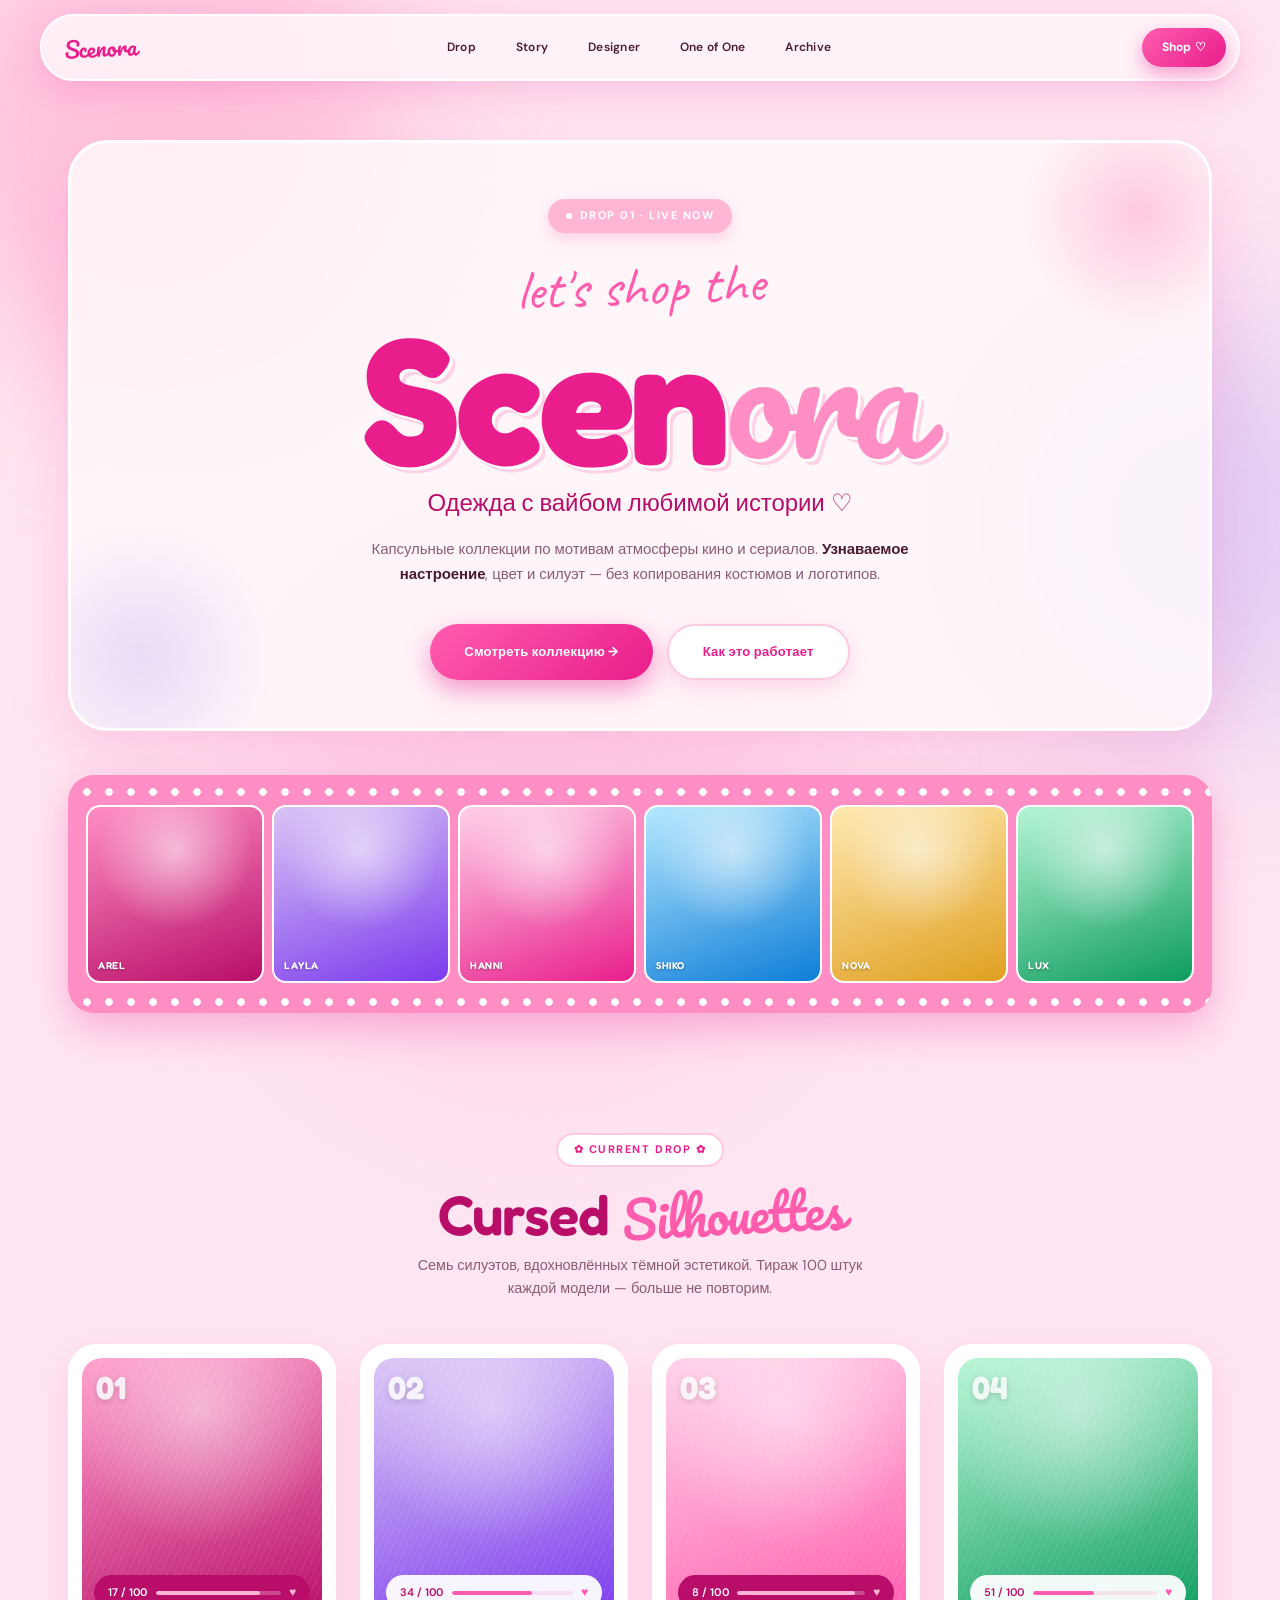
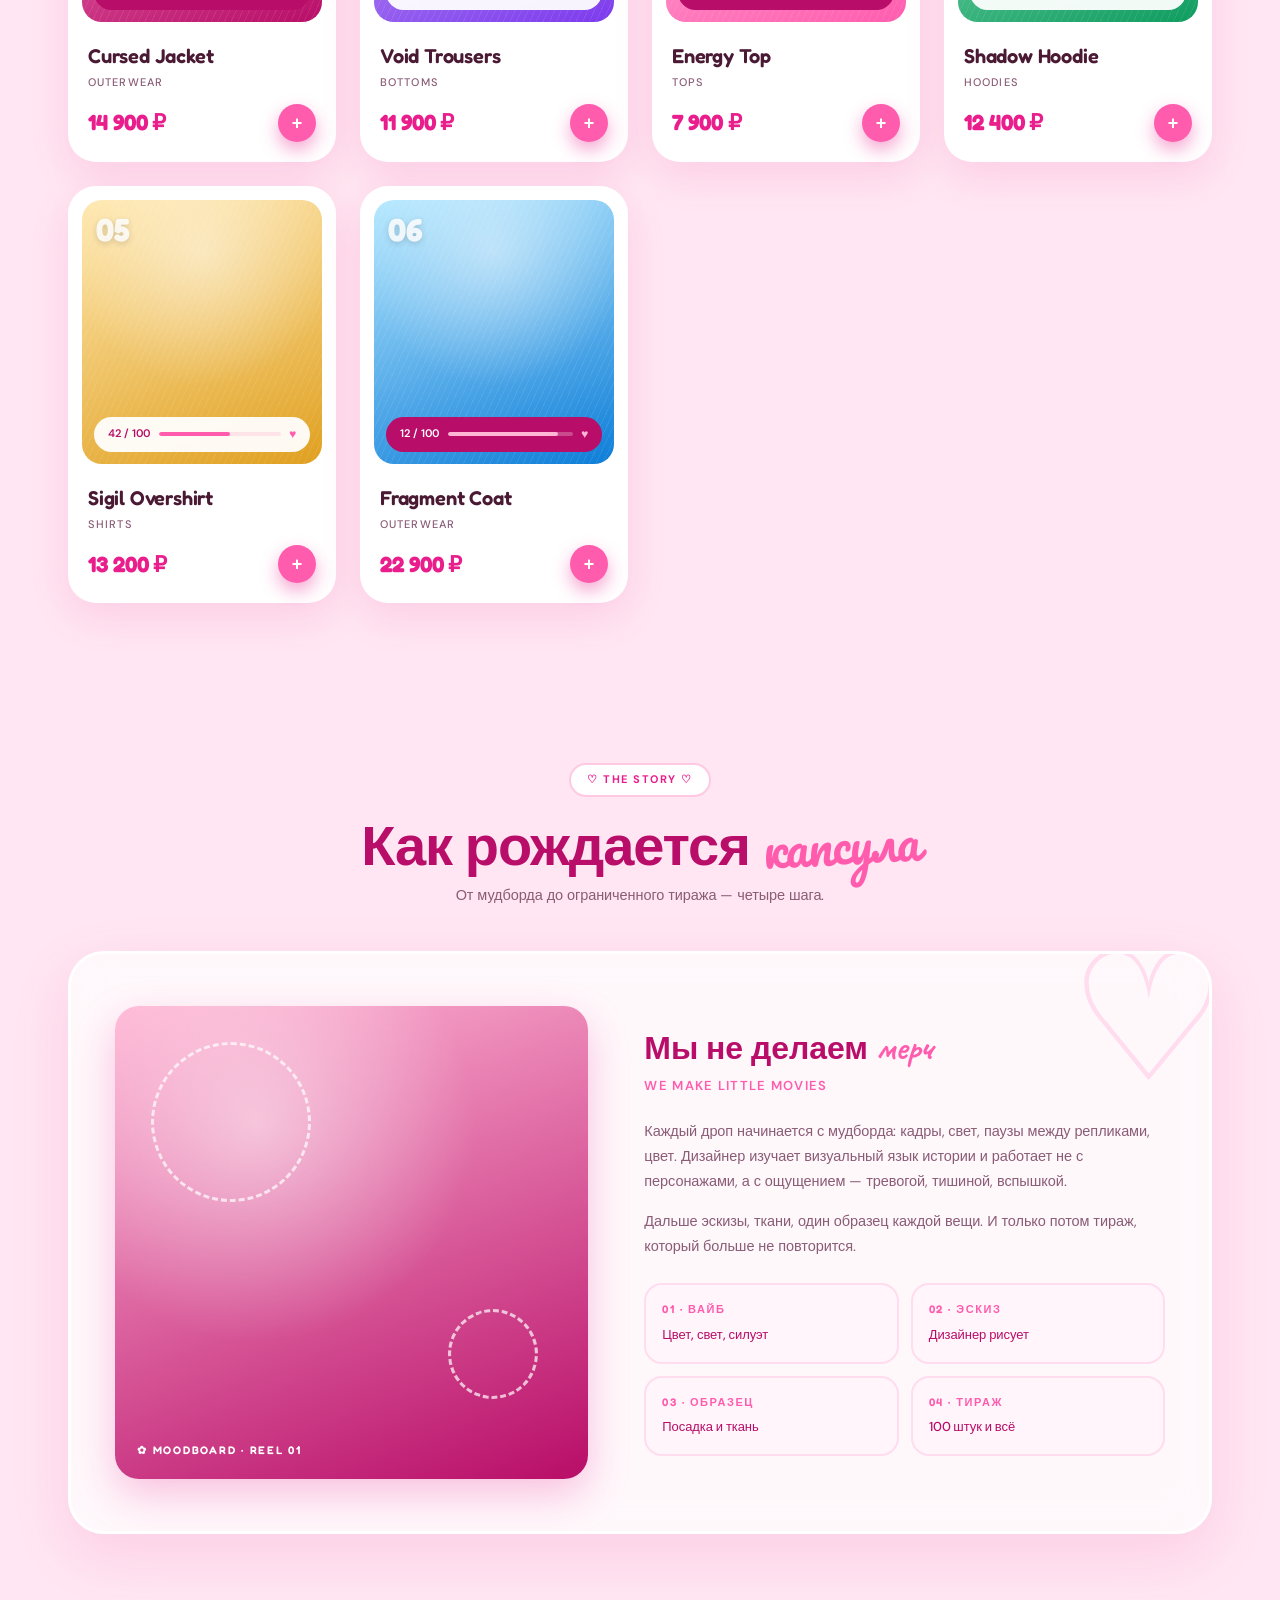
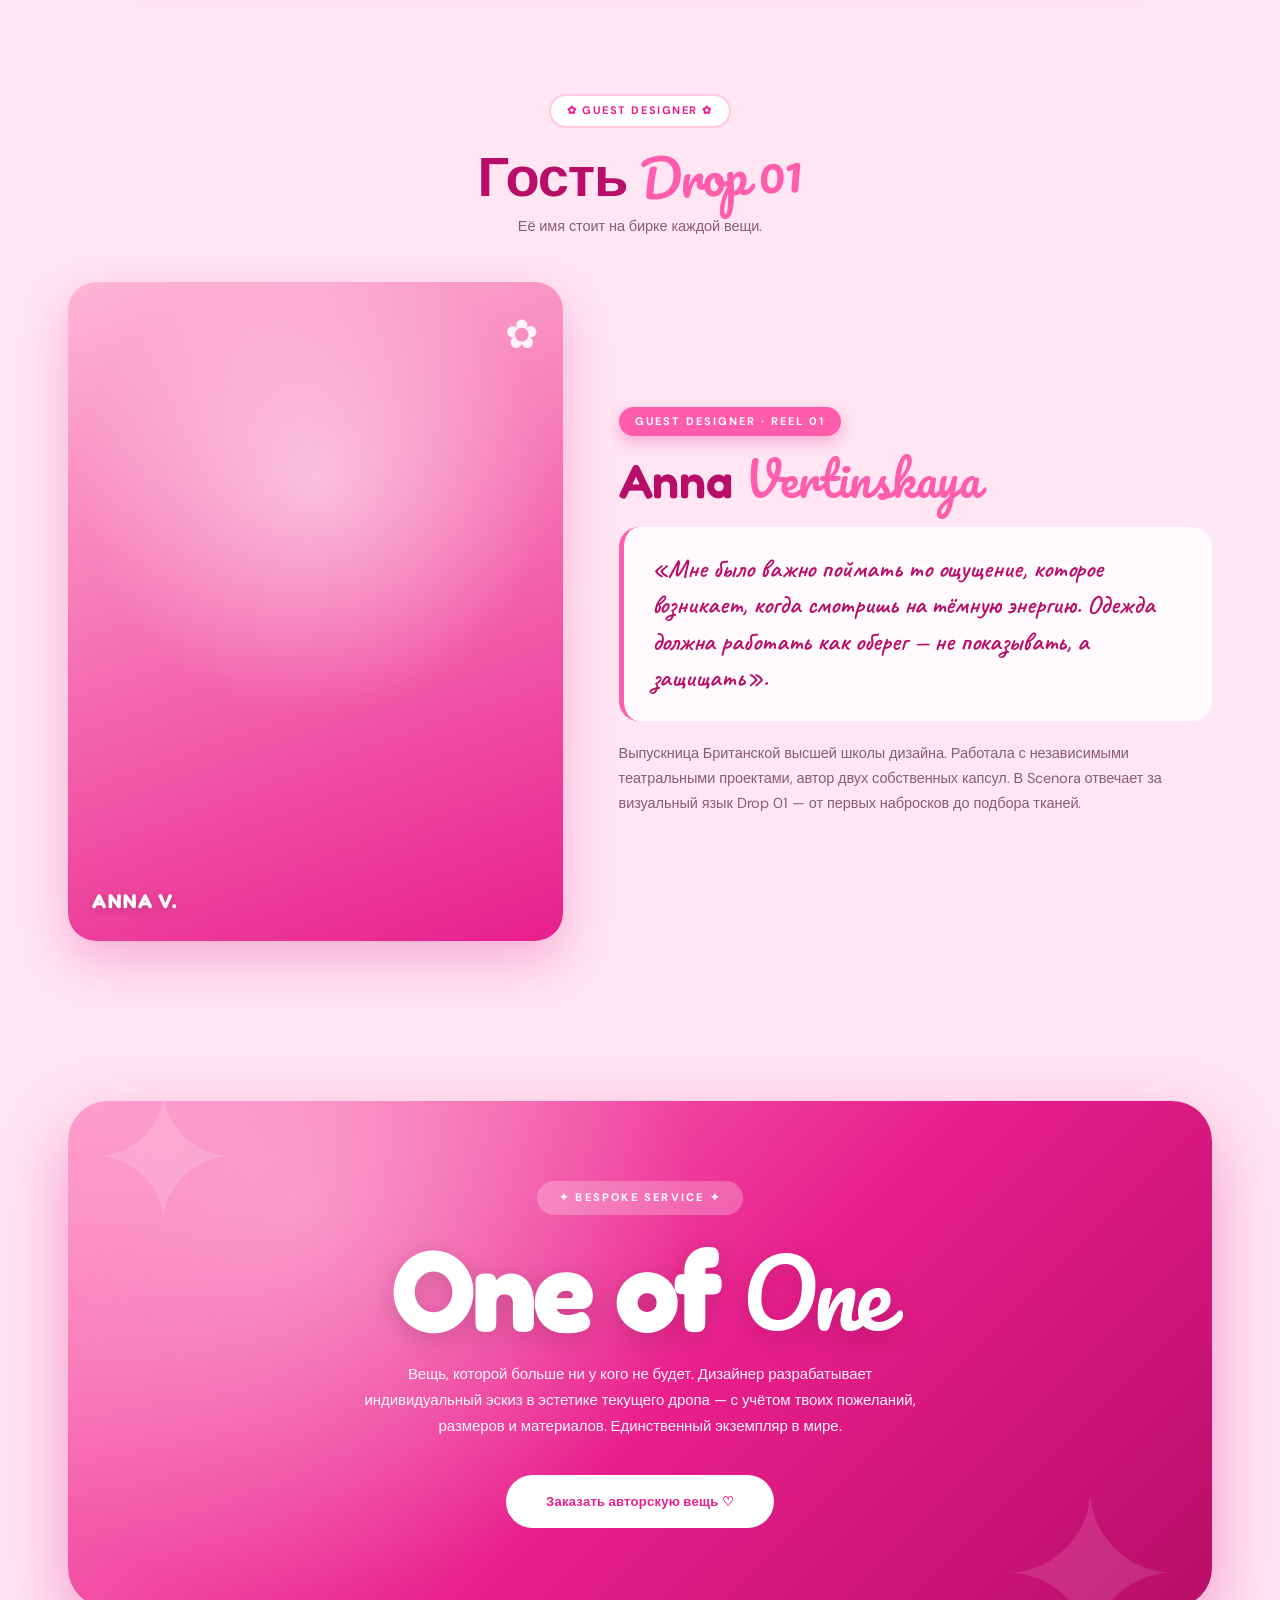
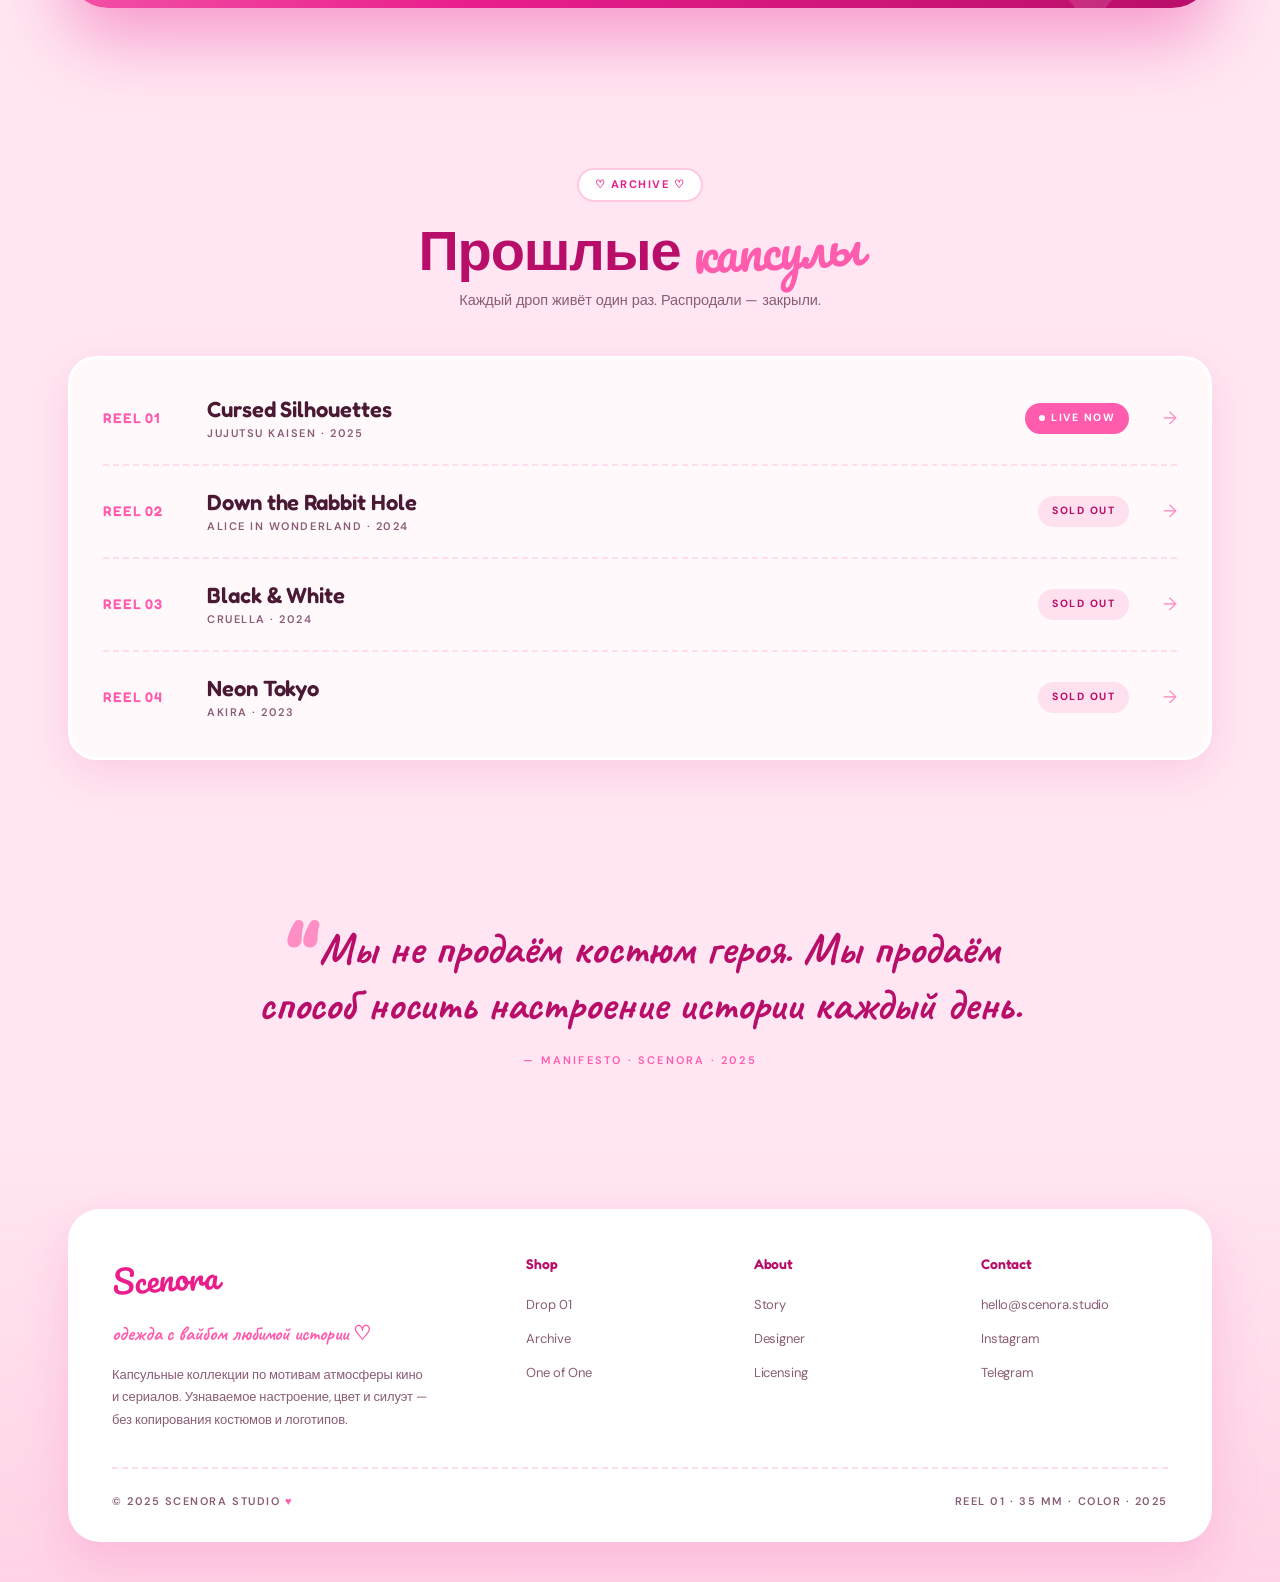
==== index.html @ 2963a88c "Update index.html" ====
<!DOCTYPE html>
<html lang="ru">
<head>
<meta charset="UTF-8" />
<meta name="viewport" content="width=device-width, initial-scale=1.0" />
<title>SCENORA ♡ одежда с вайбом любимой истории</title>
<link rel="preconnect" href="https://fonts.googleapis.com">
<link rel="preconnect" href="https://fonts.gstatic.com" crossorigin>
<link href="https://fonts.googleapis.com/css2?family=Fredoka:wght@400;500;600;700&family=Pacifico&family=DM+Sans:wght@400;500;600;700&family=Caveat:wght@600;700&display=swap" rel="stylesheet">
<style>
  :root{
    --bg:#ffe6f2;
    --bg-2:#fff5fa;
    --bg-3:#ffd9ec;
    --pink-1:#ffd1e8;
    --pink-2:#ffb6d5;
    --pink-3:#ff8ec4;
    --pink-4:#ff5cae;
    --pink-5:#e91e8c;
    --pink-deep:#b80d68;
    --lilac:#d9c4f5;
    --lilac-2:#c9a8ed;
    --lime:#d8ff5c;
    --ink:#4a1933;
    --ink-soft:#8a5c76;
    --cream:#fffafc;
    --line:#ffc9e2;
    --line-soft:#ffdcee;
  }

  *{margin:0;padding:0;box-sizing:border-box}
  html{scroll-behavior:smooth}
  body{
    font-family:'DM Sans',sans-serif;
    font-weight:400;
    font-size:15px;
    line-height:1.6;
    color:var(--ink);
    background:var(--bg);
    -webkit-font-smoothing:antialiased;
    overflow-x:hidden;
    letter-spacing:-0.005em;
    position:relative;
  }
  a{color:inherit;text-decoration:none}
  img{display:block;max-width:100%}
  ::selection{background:var(--pink-4);color:#fff}

  /* ФОНОВЫЕ ПЯТНА */
  .blob{
    position:fixed;border-radius:50%;filter:blur(80px);opacity:.7;
    z-index:0;pointer-events:none;
  }
  .blob.b1{width:500px;height:500px;background:#ffb6d5;top:-120px;left:-100px}
  .blob.b2{width:420px;height:420px;background:#d9c4f5;top:35%;right:-140px}
  .blob.b3{width:560px;height:560px;background:#ffd1e8;bottom:-200px;left:20%}

  /* ЗВЁЗДОЧКИ-ДЕКОР */
  .star{
    position:fixed;
    z-index:1;
    pointer-events:none;
    color:#fff;
    animation:twinkle 3s ease-in-out infinite;
  }
  @keyframes twinkle{
    0%,100%{opacity:.9;transform:scale(1) rotate(0)}
    50%{opacity:.4;transform:scale(.85) rotate(20deg)}
  }
  .star.s1{top:18%;left:8%;font-size:26px}
  .star.s2{top:42%;right:6%;font-size:32px;animation-delay:.8s}
  .star.s3{top:68%;left:12%;font-size:22px;animation-delay:1.6s}
  .star.s4{top:88%;right:14%;font-size:28px;animation-delay:.4s}

  /* ---------- NAV ---------- */
  nav{
    position:fixed;top:14px;left:50%;transform:translateX(-50%);
    z-index:100;
    width:min(1200px,calc(100% - 28px));
    padding:12px 12px 12px 22px;
    background:rgba(255,245,250,.85);
    backdrop-filter:blur(20px);
    -webkit-backdrop-filter:blur(20px);
    border:2px solid #fff;
    border-radius:999px;
    box-shadow:0 12px 40px rgba(233,30,140,.18);
    display:flex;align-items:center;justify-content:space-between;
    gap:20px;
  }
  nav .logo{
    font-family:'Pacifico',cursive;
    font-size:22px;
    color:var(--pink-5);
    line-height:1;
    transform:rotate(-3deg);
  }
  nav ul{display:flex;gap:4px;list-style:none}
  nav ul a{
    display:inline-block;
    padding:9px 18px;
    border-radius:999px;
    font-size:12px;font-weight:600;
    letter-spacing:.02em;
    color:var(--ink);
    transition:all .3s;
  }
  nav ul a:hover{background:var(--pink-2);color:#fff}
  nav .nav-cta{
    padding:10px 20px;
    border-radius:999px;
    background:linear-gradient(135deg,#ff5cae,#e91e8c);
    color:#fff;
    font-size:12px;font-weight:700;
    letter-spacing:.02em;
    box-shadow:0 8px 20px rgba(233,30,140,.4);
    transition:transform .3s;
  }
  nav .nav-cta:hover{transform:translateY(-2px) rotate(-2deg)}

  /* ---------- WRAP ---------- */
  .wrap{max-width:1200px;margin:0 auto;padding:0 28px;position:relative;z-index:2}

  /* ---------- HERO ---------- */
  .hero{
    padding:140px 0 40px;
    position:relative;
    z-index:2;
  }

  .hero-card{
    background:rgba(255,250,252,.8);
    backdrop-filter:blur(20px);
    -webkit-backdrop-filter:blur(20px);
    border:3px solid #fff;
    border-radius:40px;
    padding:56px 48px 48px;
    box-shadow:0 24px 60px rgba(233,30,140,.15);
    position:relative;
    overflow:hidden;
    text-align:center;
  }
  .hero-card::before{
    content:"";
    position:absolute;top:-60px;right:-60px;
    width:260px;height:260px;border-radius:50%;
    background:radial-gradient(circle,rgba(255,182,213,.7),transparent 65%);
    pointer-events:none;
  }
  .hero-card::after{
    content:"";
    position:absolute;bottom:-80px;left:-80px;
    width:300px;height:300px;border-radius:50%;
    background:radial-gradient(circle,rgba(217,196,245,.55),transparent 65%);
    pointer-events:none;
  }

  .hero-tag{
    display:inline-flex;align-items:center;gap:8px;
    padding:8px 18px;
    background:var(--pink-2);
    color:#fff;
    border-radius:999px;
    font-size:11px;font-weight:700;letter-spacing:.14em;text-transform:uppercase;
    margin-bottom:26px;
    position:relative;z-index:2;
    box-shadow:0 6px 16px rgba(255,140,196,.4);
  }
  .hero-tag .dot{
    width:6px;height:6px;border-radius:50%;background:#fff;
    animation:blink 1.4s infinite;
  }
  @keyframes blink{0%,100%{opacity:1}50%{opacity:.2}}

  .hero-script{
    font-family:'Caveat',cursive;
    font-size:clamp(38px,5vw,56px);
    color:var(--pink-4);
    line-height:1;
    margin-bottom:4px;
    position:relative;z-index:2;
    transform:rotate(-2deg);
    display:inline-block;
  }

  .hero-title{
    font-family:'Fredoka',sans-serif;
    font-weight:700;
    font-size:clamp(72px,14vw,180px);
    line-height:.88;
    letter-spacing:-.03em;
    color:var(--pink-5);
    margin-bottom:8px;
    position:relative;z-index:2;
    text-shadow:
      3px 3px 0 #fff,
      6px 6px 0 rgba(255,140,196,.35);
  }
  .hero-title em{
    font-family:'Pacifico',cursive;
    font-style:normal;
    font-weight:400;
    color:var(--pink-3);
    font-size:.85em;
    display:inline-block;
    transform:translateY(-6px);
  }

  .hero-sub{
    font-family:'Fredoka',sans-serif;
    font-weight:500;
    font-size:clamp(18px,2vw,24px);
    color:var(--pink-deep);
    margin-bottom:14px;
    position:relative;z-index:2;
  }
  .hero-desc{
    font-size:15px;
    line-height:1.7;
    color:var(--ink-soft);
    max-width:560px;
    margin:0 auto 36px;
    position:relative;z-index:2;
  }
  .hero-desc b{color:var(--ink);font-weight:600}

  .hero-actions{
    display:flex;gap:14px;justify-content:center;flex-wrap:wrap;
    position:relative;z-index:2;
  }

  .btn{
    display:inline-flex;align-items:center;gap:10px;
    padding:16px 34px;
    border:none;border-radius:999px;
    font-family:'DM Sans',sans-serif;
    font-size:13px;font-weight:700;
    letter-spacing:.02em;
    cursor:pointer;
    transition:all .3s ease;
  }
  .btn-pink{
    background:linear-gradient(135deg,#ff5cae,#e91e8c);
    color:#fff;
    box-shadow:0 10px 26px rgba(233,30,140,.45);
  }
  .btn-pink:hover{transform:translateY(-3px) rotate(-1deg);box-shadow:0 16px 36px rgba(233,30,140,.55)}
  .btn-soft{
    background:#fff;
    color:var(--pink-5);
    box-shadow:0 8px 22px rgba(233,30,140,.15);
    border:2px solid var(--line);
  }
  .btn-soft:hover{background:var(--pink-1);transform:translateY(-3px)}

  /* ---------- FILM STRIP ---------- */
  .filmstrip-wrap{
    margin-top:44px;
    position:relative;z-index:2;
  }
  .filmstrip{
    background:var(--pink-3);
    border-radius:26px;
    padding:24px 18px;
    position:relative;
    overflow:hidden;
    box-shadow:0 16px 40px rgba(233,30,140,.28);
  }
  .filmstrip::before,.filmstrip::after{
    content:"";
    position:absolute;left:0;right:0;height:16px;
    background-image:radial-gradient(circle,#fff 3.5px, transparent 4px);
    background-size:22px 22px;
    background-position:8px 0;
  }
  .filmstrip::before{top:6px}
  .filmstrip::after{bottom:6px}
  .film-grid{
    display:grid;
    grid-template-columns:repeat(6,1fr);
    gap:8px;
    padding:6px 0;
  }
  .film-frame{
    aspect-ratio:1/1;
    border-radius:14px;
    background:#fff;
    overflow:hidden;
    position:relative;
    border:2px solid #fff;
    transition:transform .35s ease;
    cursor:pointer;
  }
  .film-frame:hover{transform:scale(1.05) rotate(-2deg)}
  .film-frame .fill{
    position:absolute;inset:0;
    background:linear-gradient(160deg,#ff8ec4,#b80d68);
  }
  .film-frame:nth-child(2) .fill{background:linear-gradient(160deg,#d9c4f5,#7c3aed)}
  .film-frame:nth-child(3) .fill{background:linear-gradient(160deg,#ffd1e8,#e91e8c)}
  .film-frame:nth-child(4) .fill{background:linear-gradient(160deg,#b5e8ff,#0e7ed8)}
  .film-frame:nth-child(5) .fill{background:linear-gradient(160deg,#ffe8b0,#e0a020)}
  .film-frame:nth-child(6) .fill{background:linear-gradient(160deg,#b5f5d5,#0e9c5f)}
  .film-frame .fill::after{
    content:"";
    position:absolute;inset:0;
    background:radial-gradient(circle at 50% 25%,rgba(255,255,255,.55),transparent 50%);
  }
  .film-frame .lbl{
    position:absolute;bottom:8px;left:10px;
    font-family:'Fredoka',sans-serif;
    font-size:10px;font-weight:600;
    color:#fff;
    letter-spacing:.06em;
    text-transform:uppercase;
    text-shadow:0 1px 3px rgba(0,0,0,.3);
    z-index:2;
  }

  /* ---------- SECTIONS ---------- */
  section{padding:80px 0;position:relative;z-index:2}

  .sec-head{
    text-align:center;
    margin-bottom:44px;
  }
  .sec-tag{
    display:inline-block;
    padding:6px 16px;
    background:#fff;
    color:var(--pink-5);
    border-radius:999px;
    font-size:11px;font-weight:700;
    letter-spacing:.14em;text-transform:uppercase;
    margin-bottom:18px;
    border:2px solid var(--line);
  }
  .sec-head h2{
    font-family:'Fredoka',sans-serif;
    font-weight:600;
    font-size:clamp(36px,5vw,56px);
    line-height:1.05;
    letter-spacing:-.02em;
    color:var(--pink-deep);
    margin-bottom:10px;
  }
  .sec-head h2 em{
    font-family:'Pacifico',cursive;
    font-style:normal;
    font-weight:400;
    color:var(--pink-4);
    font-size:.9em;
    display:inline-block;
    transform:rotate(-3deg);
  }
  .sec-head p{
    color:var(--ink-soft);
    font-size:14.5px;
    max-width:480px;
    margin:0 auto;
  }

  /* ---------- PRODUCT CARDS ---------- */
  .grid{
    display:grid;
    grid-template-columns:repeat(auto-fit,minmax(260px,1fr));
    gap:24px;
  }
  .card{
    background:#fff;
    border-radius:28px;
    padding:14px;
    box-shadow:0 14px 40px rgba(233,30,140,.12);
    transition:transform .35s ease, box-shadow .35s ease;
    position:relative;
    cursor:pointer;
  }
  .card:hover{
    transform:translateY(-8px) rotate(-1deg);
    box-shadow:0 24px 56px rgba(233,30,140,.25);
  }

  .card-img{
    aspect-ratio:1/1.1;
    border-radius:20px;
    position:relative;
    overflow:hidden;
    margin-bottom:14px;
  }
  .card-img .pic{
    position:absolute;inset:0;
    background:linear-gradient(160deg,#ffb6d5,#e91e8c);
  }
  .card-img .pic.p1{background:linear-gradient(160deg,#ff9ecb,#b80d68)}
  .card-img .pic.p2{background:linear-gradient(160deg,#d9c4f5,#7c3aed)}
  .card-img .pic.p3{background:linear-gradient(160deg,#ffd1e8,#ff5cae)}
  .card-img .pic.p4{background:linear-gradient(160deg,#b5f5d5,#0e9c5f)}
  .card-img .pic.p5{background:linear-gradient(160deg,#ffe8b0,#e0a020)}
  .card-img .pic.p6{background:linear-gradient(160deg,#b5e8ff,#0e7ed8)}
  .card-img .pic::after{
    content:"";
    position:absolute;inset:0;
    background:
      radial-gradient(circle at 50% 20%,rgba(255,255,255,.45),transparent 55%),
      repeating-linear-gradient(115deg,rgba(255,255,255,.08) 0 1px,transparent 1px 6px);
  }

  .card-img .num{
    position:absolute;top:14px;left:14px;
    font-family:'Fredoka',sans-serif;
    font-size:32px;font-weight:700;
    color:rgba(255,255,255,.85);
    text-shadow:0 2px 6px rgba(0,0,0,.15);
    line-height:1;
    z-index:2;
  }
  .card-img .stock{
    position:absolute;bottom:12px;left:12px;right:12px;
    background:rgba(255,255,255,.94);
    backdrop-filter:blur(8px);
    border-radius:999px;
    padding:8px 14px;
    display:flex;align-items:center;gap:8px;
    font-size:11px;font-weight:600;
    color:var(--pink-deep);
    z-index:2;
  }
  .card-img .stock.low{background:var(--pink-deep);color:#fff}
  .card-img .stock .heart{color:var(--pink-4);font-size:12px}
  .card-img .stock.low .heart{color:var(--pink-2)}
  .card-img .stock .bar{
    flex:1;height:4px;
    background:rgba(255,92,174,.15);
    border-radius:999px;
    overflow:hidden;
    position:relative;
  }
  .card-img .stock.low .bar{background:rgba(255,255,255,.25)}
  .card-img .stock .bar span{
    position:absolute;left:0;top:0;bottom:0;
    background:var(--pink-4);
    border-radius:999px;
  }
  .card-img .stock.low .bar span{background:var(--pink-2)}

  .card-body{padding:4px 6px 6px}
  .card-body h3{
    font-family:'Fredoka',sans-serif;
    font-size:20px;font-weight:600;
    color:var(--ink);
    margin-bottom:2px;
    letter-spacing:-.01em;
  }
  .card-body .cat{
    font-size:11px;font-weight:500;
    letter-spacing:.1em;text-transform:uppercase;
    color:var(--ink-soft);
    margin-bottom:12px;
  }
  .card-body .row{
    display:flex;justify-content:space-between;align-items:center;
  }
  .card-body .price{
    font-family:'Fredoka',sans-serif;
    font-size:22px;font-weight:700;
    color:var(--pink-5);
  }
  .card-body .add{
    width:38px;height:38px;border-radius:50%;
    background:var(--pink-4);color:#fff;border:none;
    font-size:18px;font-weight:600;line-height:1;
    cursor:pointer;
    display:flex;align-items:center;justify-content:center;
    box-shadow:0 8px 18px rgba(233,30,140,.4);
    transition:transform .3s;
  }
  .card-body .add:hover{transform:rotate(90deg) scale(1.1)}

  /* ---------- STORY ---------- */
  .story{
    background:rgba(255,255,255,.7);
    backdrop-filter:blur(20px);
    -webkit-backdrop-filter:blur(20px);
    border-radius:36px;
    padding:52px 44px;
    box-shadow:0 20px 60px rgba(233,30,140,.12);
    border:3px solid #fff;
    position:relative;
    overflow:hidden;
  }
  .story::before{
    content:"♡";
    position:absolute;
    font-family:'Pacifico',cursive;
    font-size:180px;
    color:var(--pink-1);
    top:-40px;right:-20px;
    line-height:1;
    pointer-events:none;
    opacity:.7;
  }
  .story-inner{
    position:relative;z-index:2;
    display:grid;
    grid-template-columns:1fr 1.1fr;
    gap:56px;
    align-items:center;
  }
  .story-visual{
    aspect-ratio:1/1;
    border-radius:24px;
    background:
      radial-gradient(circle at 30% 25%,rgba(255,255,255,.5),transparent 45%),
      linear-gradient(160deg,#ffb6d5,#b80d68);
    position:relative;
    overflow:hidden;
    box-shadow:0 16px 40px rgba(233,30,140,.25);
  }
  .story-visual::after{
    content:"✿ MOODBOARD · REEL 01";
    position:absolute;bottom:20px;left:22px;
    font-family:'Fredoka',sans-serif;
    font-size:11px;font-weight:600;
    letter-spacing:.16em;
    color:#fff;
    text-transform:uppercase;
  }
  .story-visual .deco{
    position:absolute;
    border:3px dashed rgba(255,255,255,.7);
    border-radius:50%;
  }
  .story-visual .deco.d1{width:160px;height:160px;top:36px;left:36px}
  .story-visual .deco.d2{width:90px;height:90px;bottom:80px;right:50px}

  .story-text h3{
    font-family:'Fredoka',sans-serif;
    font-weight:600;
    font-size:32px;
    line-height:1.1;
    color:var(--pink-deep);
    margin-bottom:8px;
  }
  .story-text h3 em{
    font-family:'Caveat',cursive;
    font-style:normal;
    font-weight:700;
    color:var(--pink-4);
    font-size:1.1em;
  }
  .story-text .sub{
    font-size:13px;
    letter-spacing:.1em;
    text-transform:uppercase;
    color:var(--pink-4);
    font-weight:600;
    margin-bottom:22px;
  }
  .story-text p{
    color:var(--ink-soft);
    font-size:14.5px;
    line-height:1.75;
    margin-bottom:14px;
  }

  .mini-steps{
    display:grid;
    grid-template-columns:1fr 1fr;
    gap:12px;
    margin-top:24px;
  }
  .mini{
    background:var(--bg-2);
    border-radius:18px;
    padding:16px;
    border:2px solid var(--line-soft);
    font-size:13px;
    color:var(--pink-deep);
    font-weight:500;
  }
  .mini b{
    display:block;
    font-family:'Fredoka',sans-serif;
    font-size:11px;
    font-weight:600;
    letter-spacing:.14em;
    text-transform:uppercase;
    color:var(--pink-4);
    margin-bottom:6px;
  }

  /* ---------- DESIGNER ---------- */
  .designer{
    display:grid;
    grid-template-columns:1fr 1.2fr;
    gap:56px;
    align-items:center;
  }
  .designer-photo{
    aspect-ratio:3/4;
    border-radius:28px;
    background:
      radial-gradient(circle at 50% 30%,rgba(255,255,255,.5),transparent 45%),
      linear-gradient(160deg,#ffb6d5,#e91e8c);
    position:relative;
    overflow:hidden;
    box-shadow:0 20px 50px rgba(233,30,140,.28);
  }
  .designer-photo::before{
    content:"✿";
    position:absolute;top:20px;right:24px;
    font-size:40px;color:#fff;opacity:.9;
  }
  .designer-photo::after{
    content:"ANNA V.";
    position:absolute;bottom:24px;left:24px;
    font-family:'Fredoka',sans-serif;
    font-weight:700;font-size:20px;
    color:#fff;letter-spacing:.1em;
    text-shadow:0 2px 8px rgba(0,0,0,.2);
  }

  .designer-text .role{
    display:inline-block;
    font-size:11px;font-weight:700;
    letter-spacing:.18em;text-transform:uppercase;
    color:#fff;
    background:var(--pink-4);
    padding:6px 16px;
    border-radius:999px;
    margin-bottom:18px;
    box-shadow:0 6px 16px rgba(233,30,140,.3);
  }
  .designer-text h3{
    font-family:'Fredoka',sans-serif;
    font-weight:600;
    font-size:clamp(32px,4vw,48px);
    color:var(--pink-deep);
    line-height:1.1;
    margin-bottom:20px;
  }
  .designer-text h3 em{
    font-family:'Pacifico',cursive;
    font-style:normal;
    font-weight:400;
    color:var(--pink-4);
    font-size:.95em;
  }
  .designer-text blockquote{
    font-family:'Caveat',cursive;
    font-weight:600;
    font-size:26px;
    line-height:1.4;
    color:var(--pink-deep);
    padding:24px 28px;
    background:rgba(255,255,255,.8);
    border-radius:20px;
    border-left:5px solid var(--pink-4);
    margin-bottom:20px;
  }
  .designer-text p{
    color:var(--ink-soft);
    font-size:14.5px;
    line-height:1.75;
  }

  /* ---------- ONE OF ONE ---------- */
  .ooo{
    background:
      radial-gradient(circle at 20% 20%,rgba(255,255,255,.35),transparent 40%),
      linear-gradient(135deg,#ff8ec4,#e91e8c 55%,#b80d68);
    border-radius:40px;
    padding:80px 48px;
    text-align:center;
    color:#fff;
    position:relative;
    overflow:hidden;
    box-shadow:0 28px 70px rgba(233,30,140,.4);
  }
  .ooo::before{
    content:"✦";
    position:absolute;
    font-size:180px;
    color:rgba(255,255,255,.15);
    top:-30px;left:20px;
    line-height:1;
  }
  .ooo::after{
    content:"✦";
    position:absolute;
    font-size:220px;
    color:rgba(255,255,255,.12);
    bottom:-80px;right:30px;
    line-height:1;
  }
  .ooo-inner{position:relative;z-index:2}
  .ooo .tag{
    display:inline-block;
    padding:8px 22px;
    border-radius:999px;
    background:rgba(255,255,255,.25);
    backdrop-filter:blur(10px);
    font-size:11px;font-weight:700;
    letter-spacing:.2em;text-transform:uppercase;
    margin-bottom:22px;
  }
  .ooo h2{
    font-family:'Fredoka',sans-serif;
    font-weight:700;
    font-size:clamp(56px,9vw,120px);
    line-height:.9;
    letter-spacing:-.03em;
    margin-bottom:20px;
    text-shadow:0 6px 24px rgba(0,0,0,.15);
  }
  .ooo h2 em{
    font-family:'Pacifico',cursive;
    font-style:normal;
    font-weight:400;
    font-size:.8em;
  }
  .ooo p{
    max-width:560px;
    margin:0 auto 36px;
    font-size:15px;
    line-height:1.75;
    color:rgba(255,255,255,.95);
  }
  .ooo .btn{
    background:#fff;
    color:var(--pink-5);
    font-size:13px;
    padding:18px 40px;
  }
  .ooo .btn:hover{background:var(--ink);color:#fff;transform:translateY(-3px) rotate(-1deg)}

  /* ---------- ARCHIVE ---------- */
  .archive{
    background:rgba(255,255,255,.75);
    backdrop-filter:blur(16px);
    border-radius:28px;
    padding:14px 32px;
    box-shadow:0 14px 40px rgba(233,30,140,.12);
    border:3px solid #fff;
  }
  .arc-row{
    display:grid;
    grid-template-columns:80px 1fr auto 24px;
    gap:24px;
    align-items:center;
    padding:24px 0;
    border-bottom:2px dashed var(--line-soft);
    cursor:pointer;
    transition:padding-left .35s ease;
  }
  .arc-row:last-child{border-bottom:none}
  .arc-row:hover{padding-left:14px}
  .arc-row .idx{
    font-family:'Fredoka',sans-serif;
    font-size:14px;font-weight:600;
    color:var(--pink-4);
    letter-spacing:.06em;
  }
  .arc-row .title{
    font-family:'Fredoka',sans-serif;
    font-size:22px;font-weight:600;
    color:var(--ink);
    line-height:1.15;
  }
  .arc-row .title small{
    display:block;
    font-family:'DM Sans',sans-serif;
    font-size:11px;font-weight:600;
    letter-spacing:.14em;text-transform:uppercase;
    color:var(--ink-soft);
    margin-top:5px;
  }
  .arc-row .status{
    font-size:10.5px;font-weight:700;
    letter-spacing:.14em;text-transform:uppercase;
    padding:7px 14px;border-radius:999px;
    background:#e5f7ee;color:#0e7a4d;
  }
  .arc-row .status.sold{background:#ffe0ef;color:var(--pink-deep)}
  .arc-row .status.live{
    background:var(--pink-4);color:#fff;
    display:inline-flex;align-items:center;gap:6px;
  }
  .arc-row .status.live::before{
    content:"";width:6px;height:6px;border-radius:50%;background:#fff;
    animation:blink 1.4s infinite;
  }
  .arc-row .arrow{
    color:var(--pink-3);font-size:18px;
    text-align:right;
    transition:transform .3s,color .3s;
  }
  .arc-row:hover .arrow{transform:translateX(6px);color:var(--pink-5)}

  /* ---------- QUOTE ---------- */
  .quote{
    text-align:center;
    padding:80px 28px;
    position:relative;
    z-index:2;
  }
  .quote .script{
    font-family:'Caveat',cursive;
    font-weight:700;
    font-size:clamp(28px,3.5vw,48px);
    line-height:1.25;
    color:var(--pink-deep);
    max-width:800px;
    margin:0 auto 20px;
    position:relative;
  }
  .quote .script::before{
    content:"“";
    font-family:'Pacifico',cursive;
    font-size:1.6em;
    color:var(--pink-3);
    line-height:0;
    vertical-align:-.4em;
    margin-right:6px;
  }
  .quote .sig{
    font-size:11px;
    letter-spacing:.2em;text-transform:uppercase;
    font-weight:600;
    color:var(--pink-4);
  }

  /* ---------- FOOTER ---------- */
  footer{
    background:linear-gradient(180deg,transparent 0%,rgba(255,182,213,.4) 100%);
    padding:60px 0 40px;
    position:relative;
    z-index:2;
  }
  .foot-inner{
    max-width:1200px;margin:0 auto;padding:0 28px;
  }
  .foot-card{
    background:#fff;
    border-radius:32px;
    padding:44px 44px 32px;
    box-shadow:0 20px 50px rgba(233,30,140,.15);
  }
  .foot-grid{
    display:grid;
    grid-template-columns:2fr 1fr 1fr 1fr;
    gap:40px;
    padding-bottom:36px;
    border-bottom:2px dashed var(--line-soft);
    margin-bottom:24px;
  }
  footer .logo{
    font-family:'Pacifico',cursive;
    font-size:32px;
    color:var(--pink-5);
    margin-bottom:14px;
    transform:rotate(-3deg);
    display:inline-block;
  }
  footer .tagline{
    font-family:'Caveat',cursive;
    font-weight:700;
    font-size:20px;
    color:var(--pink-4);
    margin-bottom:14px;
  }
  footer .desc{
    font-size:13px;
    line-height:1.7;
    color:var(--ink-soft);
    max-width:320px;
  }
  footer h4{
    font-family:'Fredoka',sans-serif;
    font-size:14px;
    font-weight:600;
    color:var(--pink-deep);
    margin-bottom:16px;
  }
  footer ul{list-style:none;display:flex;flex-direction:column;gap:10px}
  footer ul a{
    font-size:13px;
    color:var(--ink-soft);
    transition:color .3s;
  }
  footer ul a:hover{color:var(--pink-4)}
  .foot-bottom{
    display:flex;justify-content:space-between;flex-wrap:wrap;gap:14px;
    font-size:11px;
    font-weight:600;
    letter-spacing:.14em;text-transform:uppercase;
    color:var(--ink-soft);
  }
  .foot-bottom .heart{color:var(--pink-4)}

  /* ---------- MODAL ---------- */
  .modal-overlay{
    position:fixed;inset:0;z-index:200;
    background:rgba(74,25,51,.55);
    backdrop-filter:blur(14px);
    -webkit-backdrop-filter:blur(14px);
    display:none;align-items:center;justify-content:center;
    padding:24px;
  }
  .modal-overlay.open{display:flex}
  .modal{
    background:#fff;
    border-radius:32px;
    max-width:540px;width:100%;
    padding:52px 44px 40px;
    position:relative;
    max-height:90vh;overflow-y:auto;
    box-shadow:0 30px 80px rgba(233,30,140,.4);
  }
  .modal::before{
    content:"♡";
    position:absolute;
    font-family:'Pacifico',cursive;
    font-size:70px;
    color:var(--pink-1);
    top:-10px;right:20px;
    line-height:1;
    pointer-events:none;
  }
  .modal .close{
    position:absolute;top:16px;right:20px;
    width:38px;height:38px;border-radius:50%;
    background:var(--pink-1);color:var(--pink-5);
    border:none;font-size:20px;line-height:1;
    cursor:pointer;font-family:inherit;
    transition:all .3s;
    z-index:2;
  }
  .modal .close:hover{background:var(--pink-4);color:#fff;transform:rotate(90deg)}
  .modal .tagline{
    font-family:'Caveat',cursive;
    font-weight:700;
    font-size:24px;
    color:var(--pink-4);
    margin-bottom:6px;
    position:relative;z-index:2;
  }
  .modal h3{
    font-family:'Fredoka',sans-serif;
    font-weight:700;
    font-size:34px;
    line-height:1.05;
    color:var(--pink-5);
    margin-bottom:10px;
    position:relative;z-index:2;
  }
  .modal .sub{
    color:var(--ink-soft);
    font-size:13.5px;
    line-height:1.7;
    margin-bottom:24px;
    position:relative;z-index:2;
  }
  .modal label{
    display:block;
    font-size:11px;
    font-weight:700;
    letter-spacing:.14em;
    text-transform:uppercase;
    color:var(--pink-5);
    margin:16px 0 8px;
    position:relative;z-index:2;
  }
  .modal input,.modal select,.modal textarea{
    width:100%;
    background:var(--bg-2);
    border:2px solid transparent;
    border-radius:14px;
    padding:13px 16px;
    font-family:inherit;font-size:14px;color:var(--ink);
    outline:none;
    transition:all .25s;
    position:relative;z-index:2;
  }
  .modal input:focus,.modal select:focus,.modal textarea:focus{
    background:#fff;
    border-color:var(--pink-3);
    box-shadow:0 0 0 4px rgba(255,140,196,.2);
  }
  .modal textarea{resize:vertical;min-height:70px}
  .modal .btn{
    width:100%;
    margin-top:26px;
    padding:17px 32px;
    justify-content:center;
    position:relative;z-index:2;
  }

  /* ---------- RESPONSIVE ---------- */
  @media(max-width:1024px){
    nav{padding:10px 10px 10px 18px}
    nav ul{display:none}
    .hero-card{padding:40px 28px}
    .story-inner,.designer{grid-template-columns:1fr;gap:32px}
    .film-grid{grid-template-columns:repeat(3,1fr)}
    .foot-grid{grid-template-columns:1fr 1fr;gap:28px}
    .arc-row{grid-template-columns:60px 1fr auto;gap:14px}
    .arc-row .arrow{display:none}
  }
  @media(max-width:640px){
    .wrap{padding:0 18px}
    .hero{padding:120px 0 30px}
    .hero-title{font-size:clamp(56px,18vw,96px)}
    .film-grid{grid-template-columns:repeat(3,1fr)}
    .grid{grid-template-columns:1fr}
    .mini-steps{grid-template-columns:1fr}
    .foot-grid{grid-template-columns:1fr;gap:24px}
    .arc-row{grid-template-columns:50px 1fr;gap:12px}
    .arc-row .status{display:none}
    .ooo{padding:56px 24px;border-radius:28px}
    .modal{padding:40px 28px 30px}
    .star{display:none}
  }

  .reveal{opacity:0;transform:translateY(24px);transition:opacity .9s ease,transform .9s ease}
  .reveal.in{opacity:1;transform:none}
</style>
</head>
<body>

<div class="blob b1"></div>
<div class="blob b2"></div>
<div class="blob b3"></div>

<div class="star s1">✦</div>
<div class="star s2">✧</div>
<div class="star s3">✦</div>
<div class="star s4">✧</div>

<nav>
  <div class="logo">Scenora</div>
  <ul>
    <li><a href="#drop">Drop</a></li>
    <li><a href="#story">Story</a></li>
    <li><a href="#designer">Designer</a></li>
    <li><a href="#ooo">One of One</a></li>
    <li><a href="#archive">Archive</a></li>
  </ul>
  <a href="#drop" class="nav-cta">Shop ♡</a>
</nav>

<!-- ============== HERO ============== -->
<header class="hero">
  <div class="wrap">

    <div class="hero-card reveal">

      <span class="hero-tag">
        <span class="dot"></span>
        Drop 01 · Live Now
      </span>

      <div>
        <span class="hero-script">let's shop the</span>
      </div>
      <h1 class="hero-title">
        Scen<em>ora</em>
      </h1>

      <div class="hero-sub">Одежда с вайбом любимой истории ♡</div>
      <p class="hero-desc">
        Капсульные коллекции по мотивам атмосферы кино и сериалов.
        <b>Узнаваемое настроение</b>, цвет и силуэт — без копирования костюмов и логотипов.
      </p>

      <div class="hero-actions">
        <a href="#drop" class="btn btn-pink">Смотреть коллекцию →</a>
        <a href="#story" class="btn btn-soft">Как это работает</a>
      </div>

    </div>

    <!-- FILM STRIP -->
    <div class="filmstrip-wrap reveal">
      <div class="filmstrip">
        <div class="film-grid">
          <div class="film-frame"><div class="fill"></div><span class="lbl">Arel</span></div>
          <div class="film-frame"><div class="fill"></div><span class="lbl">Layla</span></div>
          <div class="film-frame"><div class="fill"></div><span class="lbl">Hanni</span></div>
          <div class="film-frame"><div class="fill"></div><span class="lbl">Shiko</span></div>
          <div class="film-frame"><div class="fill"></div><span class="lbl">Nova</span></div>
          <div class="film-frame"><div class="fill"></div><span class="lbl">Lux</span></div>
        </div>
      </div>
    </div>

  </div>
</header>

<!-- ============== DROP ============== -->
<section id="drop">
  <div class="wrap">

    <div class="sec-head reveal">
      <span class="sec-tag">✿ Current drop ✿</span>
      <h2>Cursed <em>Silhouettes</em></h2>
      <p>Семь силуэтов, вдохновлённых тёмной эстетикой. Тираж 100 штук каждой модели — больше не повторим.</p>
    </div>

    <div class="grid">

      <div class="card reveal">
        <div class="card-img">
          <div class="pic p1"></div>
          <div class="num">01</div>
          <div class="stock low"><span>17 / 100</span><span class="bar"><span style="width:83%"></span></span><span class="heart">♥</span></div>
        </div>
        <div class="card-body">
          <h3>Cursed Jacket</h3>
          <div class="cat">Outerwear</div>
          <div class="row">
            <div class="price">14 900 ₽</div>
            <button class="add">+</button>
          </div>
        </div>
      </div>

      <div class="card reveal">
        <div class="card-img">
          <div class="pic p2"></div>
          <div class="num">02</div>
          <div class="stock"><span>34 / 100</span><span class="bar"><span style="width:66%"></span></span><span class="heart">♥</span></div>
        </div>
        <div class="card-body">
          <h3>Void Trousers</h3>
          <div class="cat">Bottoms</div>
          <div class="row">
            <div class="price">11 900 ₽</div>
            <button class="add">+</button>
          </div>
        </div>
      </div>

      <div class="card reveal">
        <div class="card-img">
          <div class="pic p3"></div>
          <div class="num">03</div>
          <div class="stock low"><span>8 / 100</span><span class="bar"><span style="width:92%"></span></span><span class="heart">♥</span></div>
        </div>
        <div class="card-body">
          <h3>Energy Top</h3>
          <div class="cat">Tops</div>
          <div class="row">
            <div class="price">7 900 ₽</div>
            <button class="add">+</button>
          </div>
        </div>
      </div>

      <div class="card reveal">
        <div class="card-img">
          <div class="pic p4"></div>
          <div class="num">04</div>
          <div class="stock"><span>51 / 100</span><span class="bar"><span style="width:49%"></span></span><span class="heart">♥</span></div>
        </div>
        <div class="card-body">
          <h3>Shadow Hoodie</h3>
          <div class="cat">Hoodies</div>
          <div class="row">
            <div class="price">12 400 ₽</div>
            <button class="add">+</button>
          </div>
        </div>
      </div>

      <div class="card reveal">
        <div class="card-img">
          <div class="pic p5"></div>
          <div class="num">05</div>
          <div class="stock"><span>42 / 100</span><span class="bar"><span style="width:58%"></span></span><span class="heart">♥</span></div>
        </div>
        <div class="card-body">
          <h3>Sigil Overshirt</h3>
          <div class="cat">Shirts</div>
          <div class="row">
            <div class="price">13 200 ₽</div>
            <button class="add">+</button>
          </div>
        </div>
      </div>

      <div class="card reveal">
        <div class="card-img">
          <div class="pic p6"></div>
          <div class="num">06</div>
          <div class="stock low"><span>12 / 100</span><span class="bar"><span style="width:88%"></span></span><span class="heart">♥</span></div>
        </div>
        <div class="card-body">
          <h3>Fragment Coat</h3>
          <div class="cat">Outerwear</div>
          <div class="row">
            <div class="price">22 900 ₽</div>
            <button class="add">+</button>
          </div>
        </div>
      </div>

    </div>
  </div>
</section>

<!-- ============== STORY ============== -->
<section id="story">
  <div class="wrap">

    <div class="sec-head reveal">
      <span class="sec-tag">♡ The story ♡</span>
      <h2>Как рождается <em>капсула</em></h2>
      <p>От мудборда до ограниченного тиража — четыре шага.</p>
    </div>

    <div class="story reveal">
      <div class="story-inner">

        <div class="story-visual">
          <div class="deco d1"></div>
          <div class="deco d2"></div>
        </div>

        <div class="story-text">
          <h3>Мы не делаем <em>мерч</em></h3>
          <div class="sub">we make little movies</div>
          <p>Каждый дроп начинается с мудборда: кадры, свет, паузы между репликами, цвет. Дизайнер изучает визуальный язык истории и работает не с персонажами, а с ощущением — тревогой, тишиной, вспышкой.</p>
          <p>Дальше эскизы, ткани, один образец каждой вещи. И только потом тираж, который больше не повторится.</p>

          <div class="mini-steps">
            <div class="mini"><b>01 · Вайб</b>Цвет, свет, силуэт</div>
            <div class="mini"><b>02 · Эскиз</b>Дизайнер рисует</div>
            <div class="mini"><b>03 · Образец</b>Посадка и ткань</div>
            <div class="mini"><b>04 · Тираж</b>100 штук и всё</div>
          </div>
        </div>

      </div>
    </div>

  </div>
</section>

<!-- ============== DESIGNER ============== -->
<section id="designer">
  <div class="wrap">

    <div class="sec-head reveal">
      <span class="sec-tag">✿ Guest designer ✿</span>
      <h2>Гость <em>Drop 01</em></h2>
      <p>Её имя стоит на бирке каждой вещи.</p>
    </div>

    <div class="designer">

      <div class="designer-photo reveal"></div>

      <div class="designer-text reveal">
        <span class="role">Guest Designer · Reel 01</span>
        <h3>Anna <em>Vertinskaya</em></h3>
        <blockquote>«Мне было важно поймать то ощущение, которое возникает, когда смотришь на тёмную энергию. Одежда должна работать как оберег — не показывать, а защищать».</blockquote>
        <p>Выпускница Британской высшей школы дизайна. Работала с независимыми театральными проектами, автор двух собственных капсул. В Scenora отвечает за визуальный язык Drop 01 — от первых набросков до подбора тканей.</p>
      </div>

    </div>
  </div>
</section>

<!-- ============== ONE OF ONE ============== -->
<section id="ooo">
  <div class="wrap">
    <div class="ooo reveal">
      <div class="ooo-inner">
        <span class="tag">✦ Bespoke Service ✦</span>
        <h2>One of <em>One</em></h2>
        <p>Вещь, которой больше ни у кого не будет. Дизайнер разрабатывает индивидуальный эскиз в эстетике текущего дропа — с учётом твоих пожеланий, размеров и материалов. Единственный экземпляр в мире.</p>
        <button class="btn" onclick="openModal()">Заказать авторскую вещь ♡</button>
      </div>
    </div>
  </div>
</section>

<!-- ============== ARCHIVE ============== -->
<section id="archive">
  <div class="wrap">

    <div class="sec-head reveal">
      <span class="sec-tag">♡ Archive ♡</span>
      <h2>Прошлые <em>капсулы</em></h2>
      <p>Каждый дроп живёт один раз. Распродали — закрыли.</p>
    </div>

    <div class="archive reveal">

      <div class="arc-row">
        <div class="idx">REEL 01</div>
        <div class="title">Cursed Silhouettes <small>Jujutsu Kaisen · 2025</small></div>
        <div class="status live">Live now</div>
        <div class="arrow">→</div>
      </div>

      <div class="arc-row">
        <div class="idx">REEL 02</div>
        <div class="title">Down the Rabbit Hole <small>Alice in Wonderland · 2024</small></div>
        <div class="status sold">Sold out</div>
        <div class="arrow">→</div>
      </div>

      <div class="arc-row">
        <div class="idx">REEL 03</div>
        <div class="title">Black & White <small>Cruella · 2024</small></div>
        <div class="status sold">Sold out</div>
        <div class="arrow">→</div>
      </div>

      <div class="arc-row">
        <div class="idx">REEL 04</div>
        <div class="title">Neon Tokyo <small>Akira · 2023</small></div>
        <div class="status sold">Sold out</div>
        <div class="arrow">→</div>
      </div>

    </div>
  </div>
</section>

<!-- ============== QUOTE ============== -->
<div class="quote">
  <div class="wrap">
    <p class="script reveal">Мы не продаём костюм героя. Мы продаём способ носить настроение истории каждый день.</p>
    <div class="sig reveal">— Manifesto · Scenora · 2025</div>
  </div>
</div>

<!-- ============== FOOTER ============== -->
<footer>
  <div class="foot-inner">
    <div class="foot-card">
      <div class="foot-grid">
        <div>
          <div class="logo">Scenora</div>
          <div class="tagline">одежда с вайбом любимой истории ♡</div>
          <p class="desc">Капсульные коллекции по мотивам атмосферы кино и сериалов. Узнаваемое настроение, цвет и силуэт — без копирования костюмов и логотипов.</p>
        </div>
        <div>
          <h4>Shop</h4>
          <ul>
            <li><a href="#drop">Drop 01</a></li>
            <li><a href="#archive">Archive</a></li>
            <li><a href="#ooo">One of One</a></li>
          </ul>
        </div>
        <div>
          <h4>About</h4>
          <ul>
            <li><a href="#story">Story</a></li>
            <li><a href="#designer">Designer</a></li>
            <li><a href="#">Licensing</a></li>
          </ul>
        </div>
        <div>
          <h4>Contact</h4>
          <ul>
            <li><a href="#">hello@scenora.studio</a></li>
            <li><a href="#">Instagram</a></li>
            <li><a href="#">Telegram</a></li>
          </ul>
        </div>
      </div>
      <div class="foot-bottom">
        <span>© 2025 Scenora Studio <span class="heart">♥</span></span>
        <span>Reel 01 · 35 mm · Color · 2025</span>
      </div>
    </div>
  </div>
</footer>

<!-- ============== MODAL ============== -->
<div class="modal-overlay" id="modal">
  <div class="modal">
    <button class="close" onclick="closeModal()">×</button>
    <div class="tagline">one of one ♡</div>
    <h3>Индивидуальный заказ</h3>
    <div class="sub">Оставь заявку — дизайнер свяжется в течение 3 рабочих дней и обсудит детали.</div>

    <label>Тип вещи</label>
    <select>
      <option>Верхняя одежда</option>
      <option>Футболка / лонгслив</option>
      <option>Худи / свитшот</option>
      <option>Брюки</option>
      <option>Аксессуары</option>
      <option>Другое</option>
    </select>

    <label>Размер</label>
    <input type="text" placeholder="XS / S / M / L / XL или мерки" />

    <label>Пожелания</label>
    <textarea placeholder="Силуэт, материалы, референсы, детали..."></textarea>

    <label>Бюджет</label>
    <input type="text" placeholder="от 50 000 ₽" />

    <label>Email</label>
    <input type="email" placeholder="you@example.com" />

    <button class="btn btn-pink" onclick="submitModal()">Отправить заявку ♡</button>
  </div>
</div>

<script>
  const io = new IntersectionObserver((entries)=>{
    entries.forEach(e=>{
      if(e.isIntersecting){
        e.target.classList.add('in');
        io.unobserve(e.target);
      }
    });
  },{threshold:.08});
  document.querySelectorAll('.reveal').forEach(el=>io.observe(el));

  const modal = document.getElementById('modal');
  function openModal(){ modal.classList.add('open'); document.body.style.overflow='hidden'; }
  function closeModal(){ modal.classList.remove('open'); document.body.style.overflow=''; }
  function submitModal(){
    alert('Спасибо! Заявка отправлена ♡ Дизайнер свяжется с тобой в течение 3 рабочих дней.');
    closeModal();
  }
  modal.addEventListener('click',(e)=>{ if(e.target===modal) closeModal(); });
  document.addEventListener('keydown',(e)=>{ if(e.key==='Escape') closeModal(); });

  document.querySelectorAll('a[href^="#"]').forEach(a=>{
    a.addEventListener('click',(e)=>{
      const t = document.querySelector(a.getAttribute('href'));
      if(t){ e.preventDefault(); t.scrollIntoView({behavior:'smooth'}); }
    });
  });
</script>

</body>
                                                                                              </html>
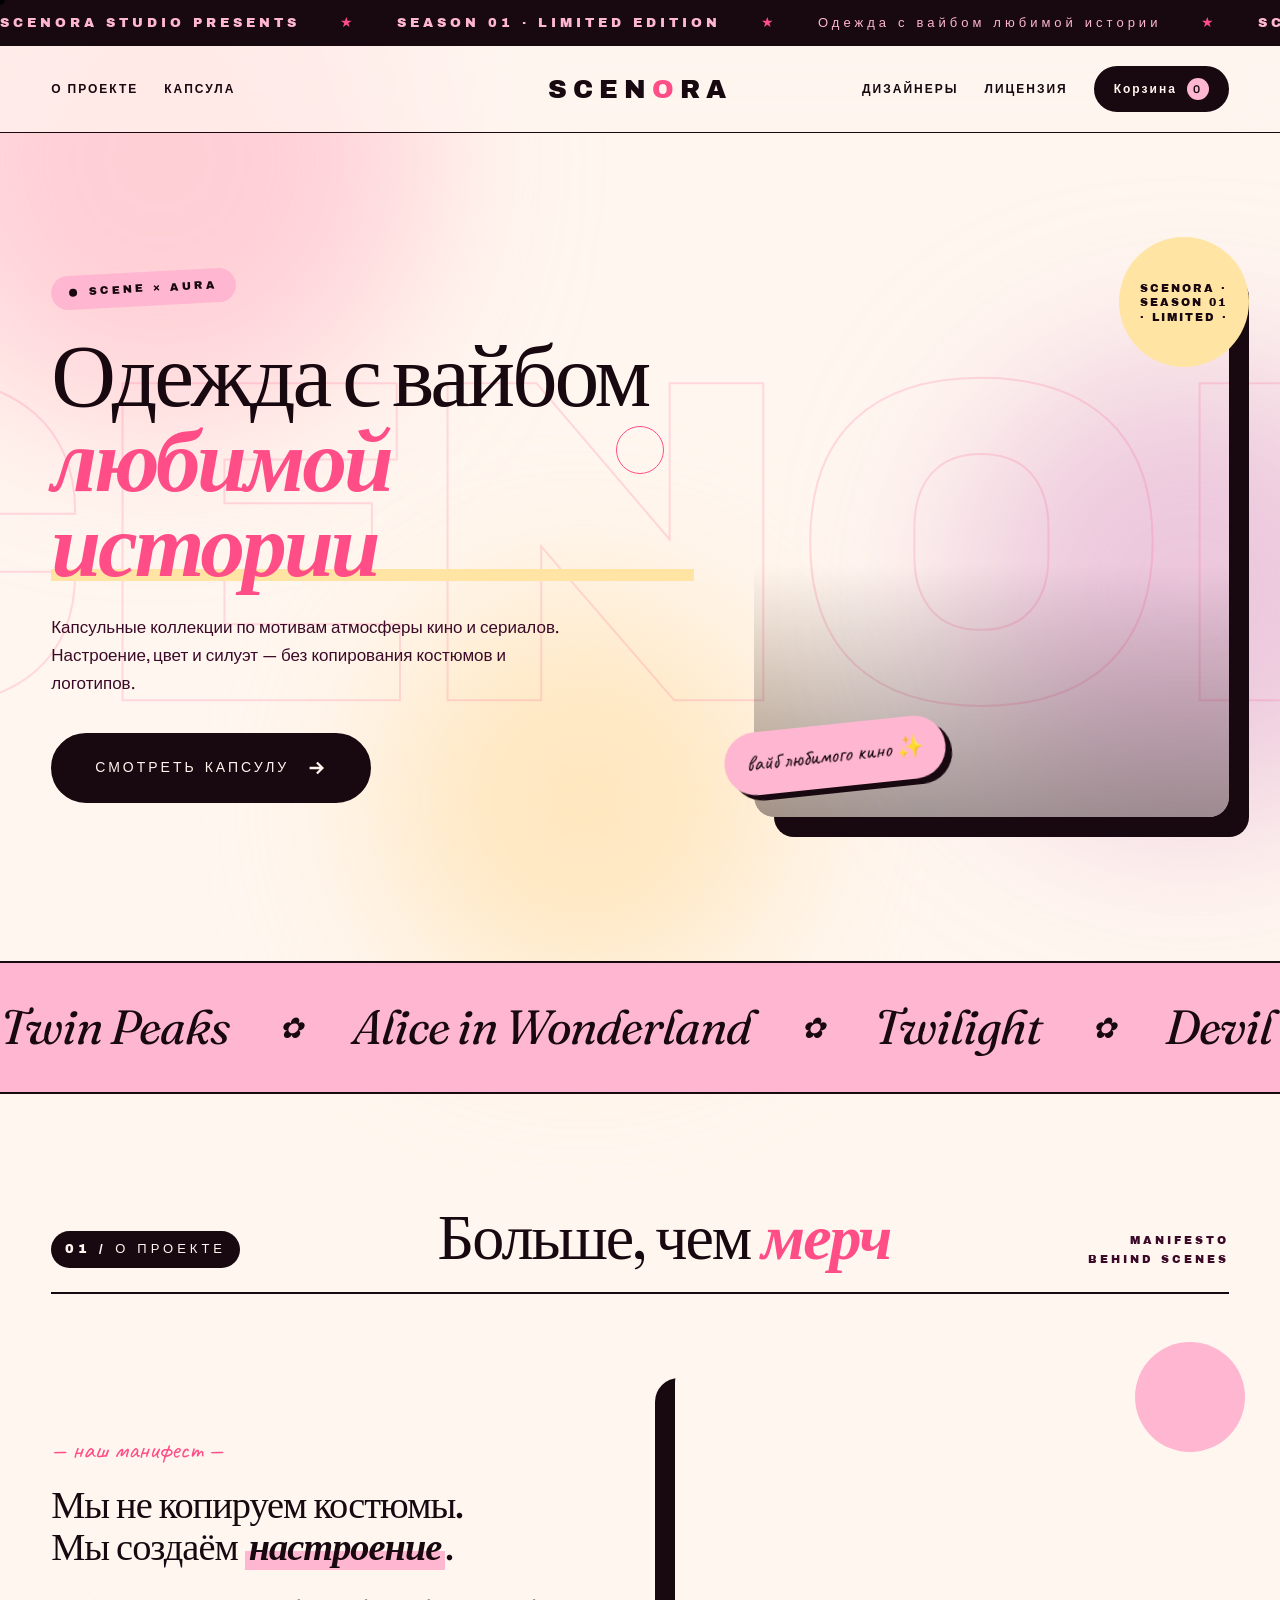
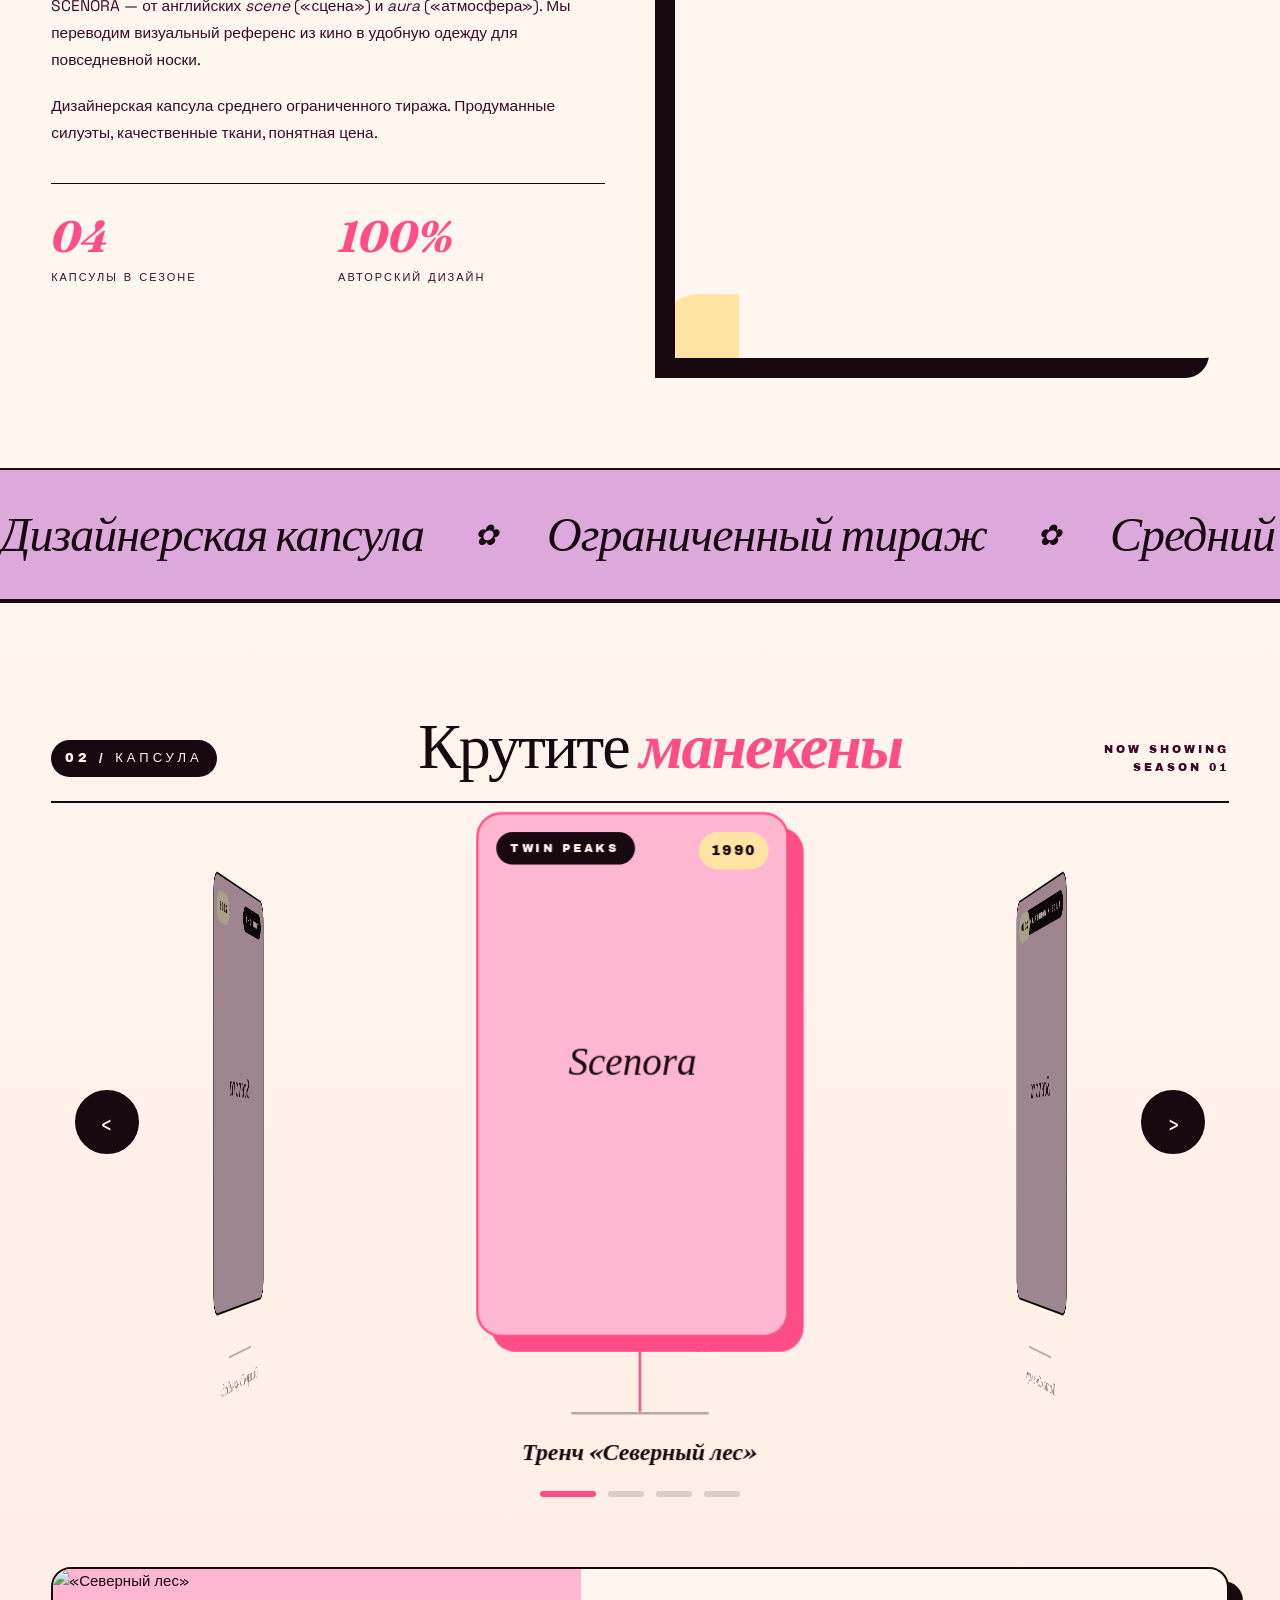
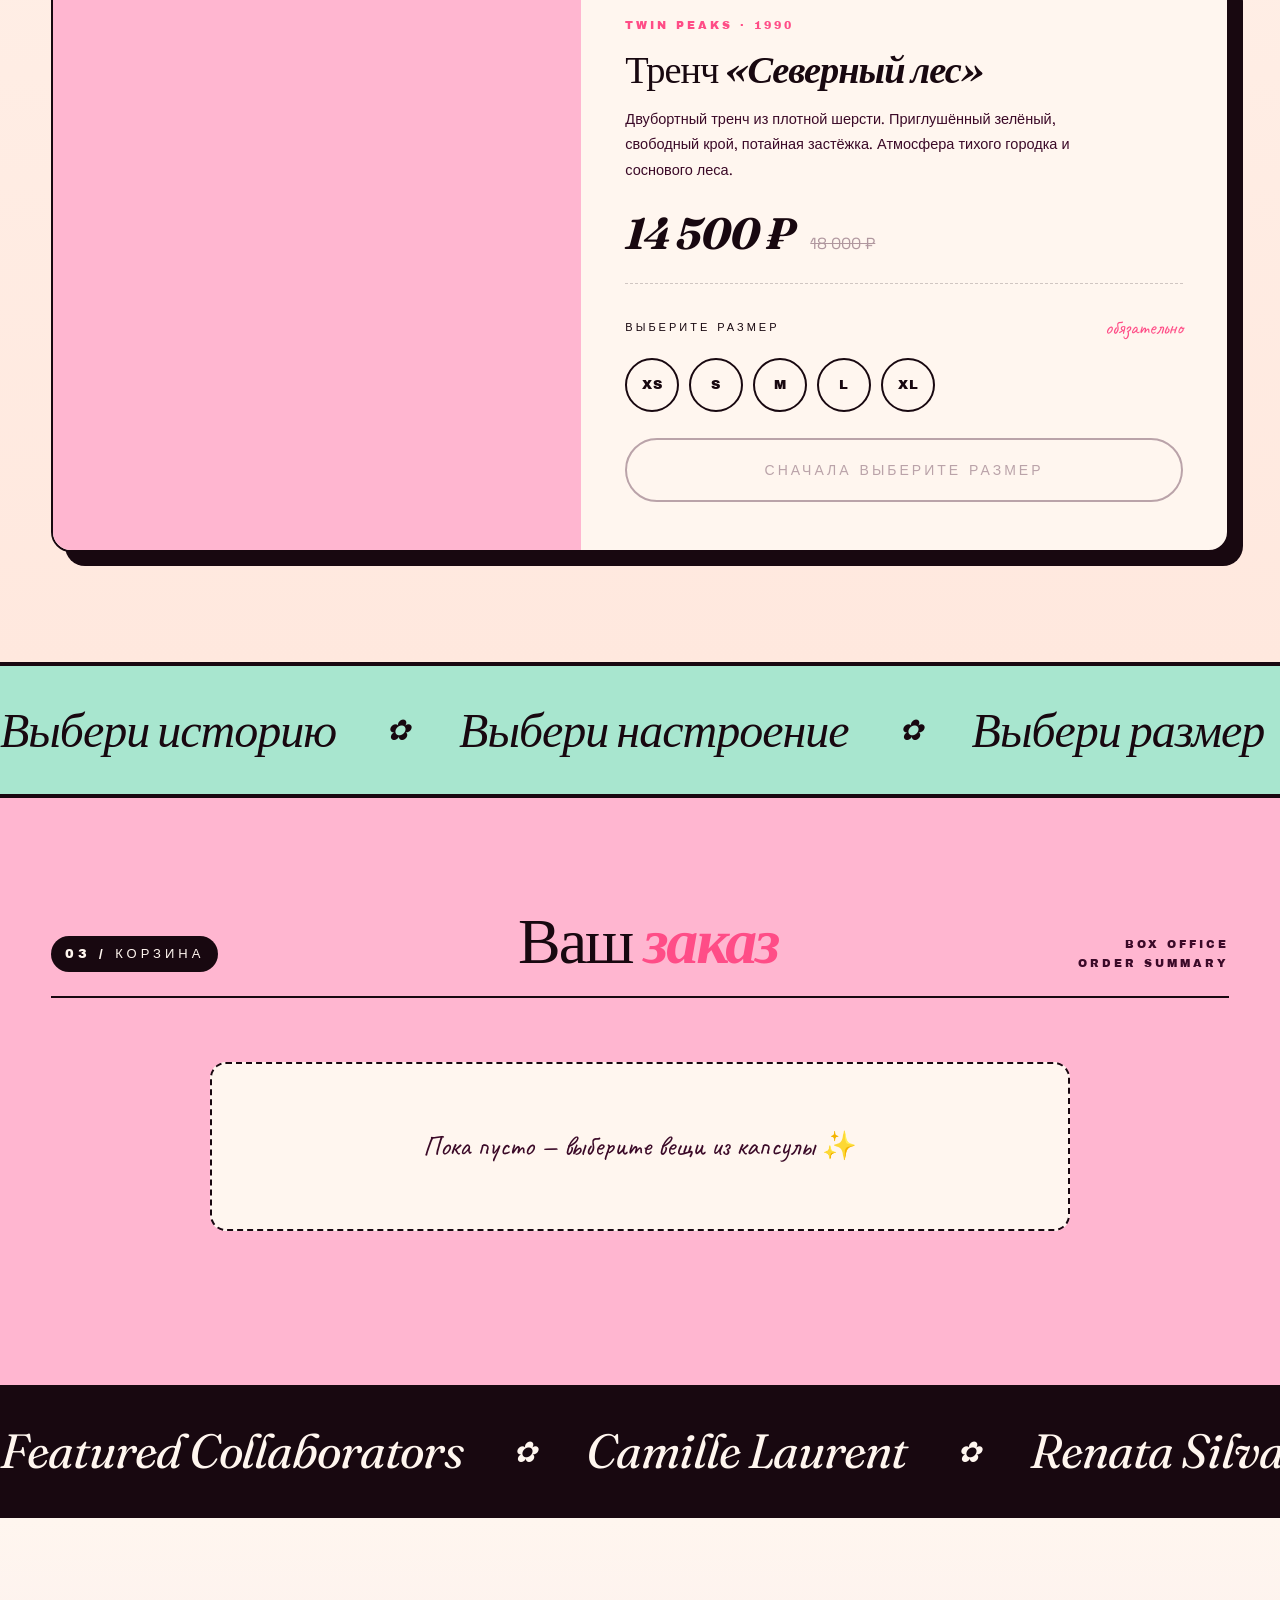
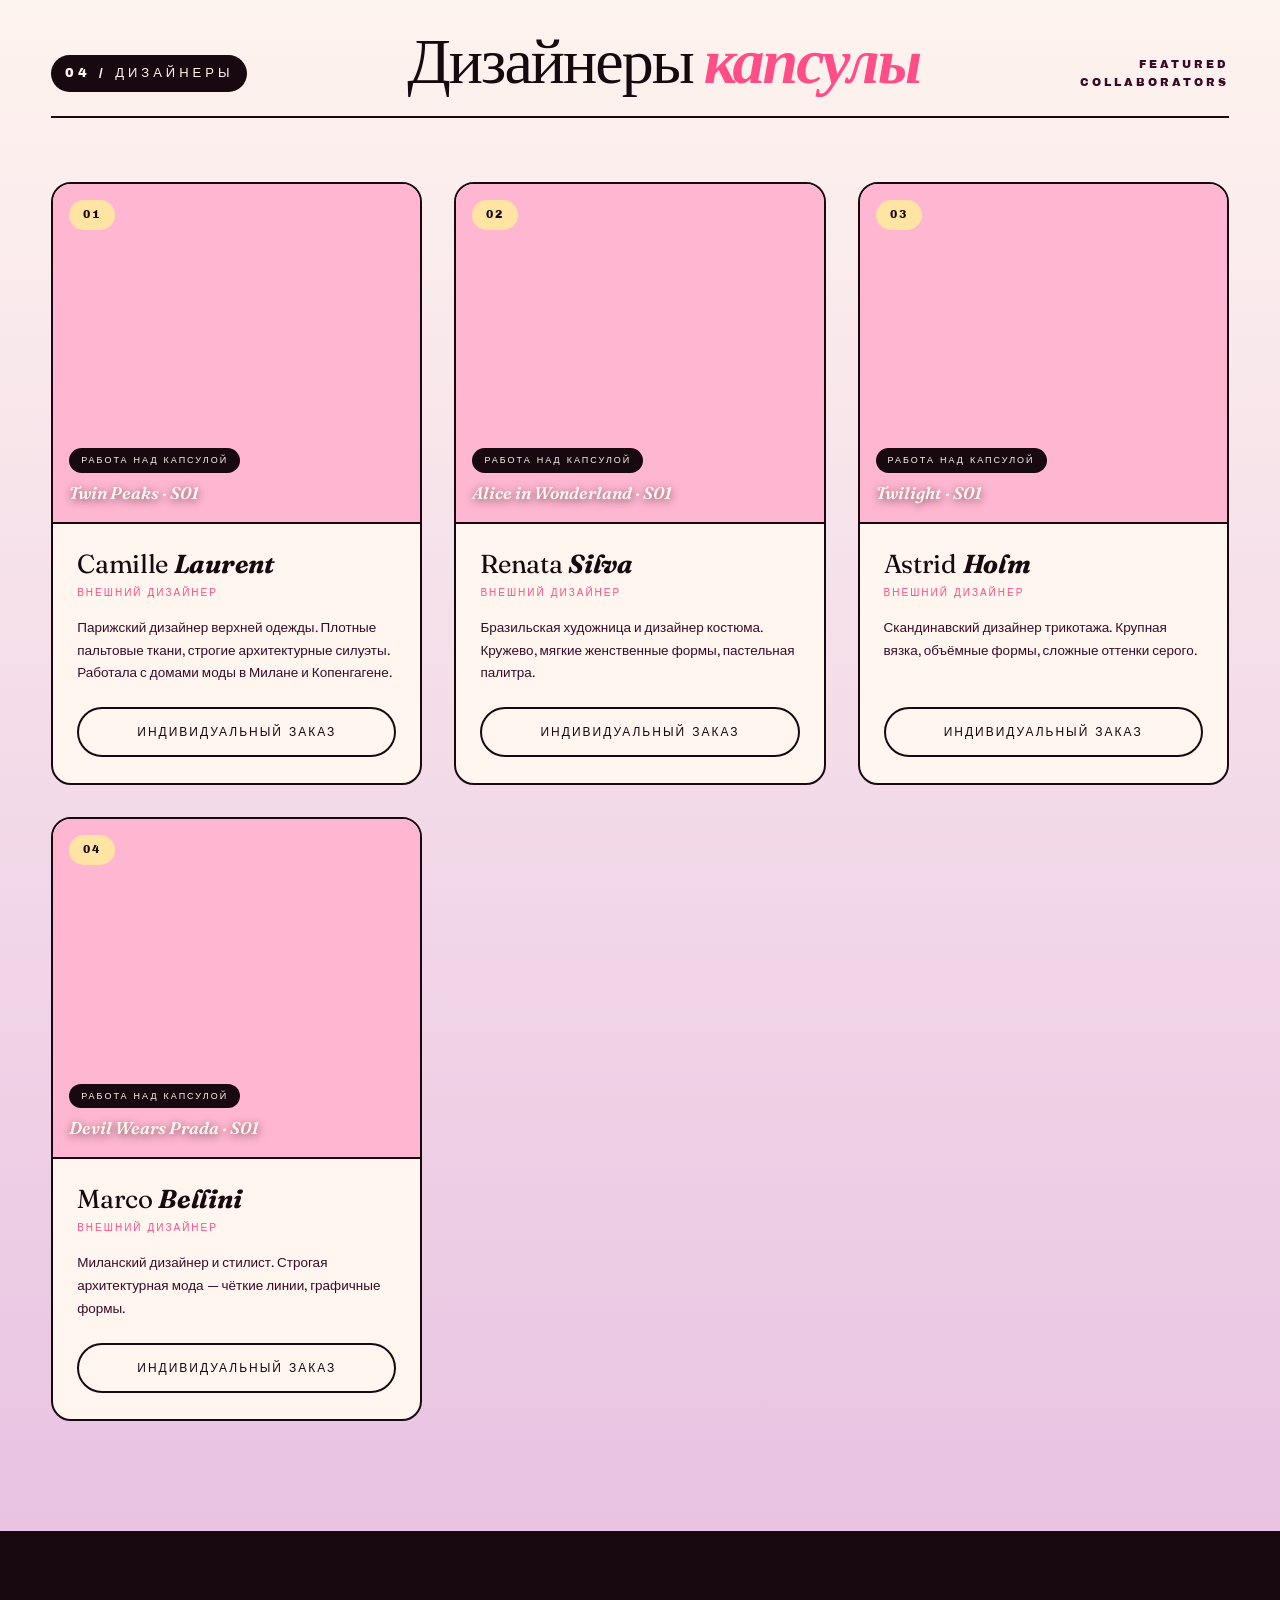
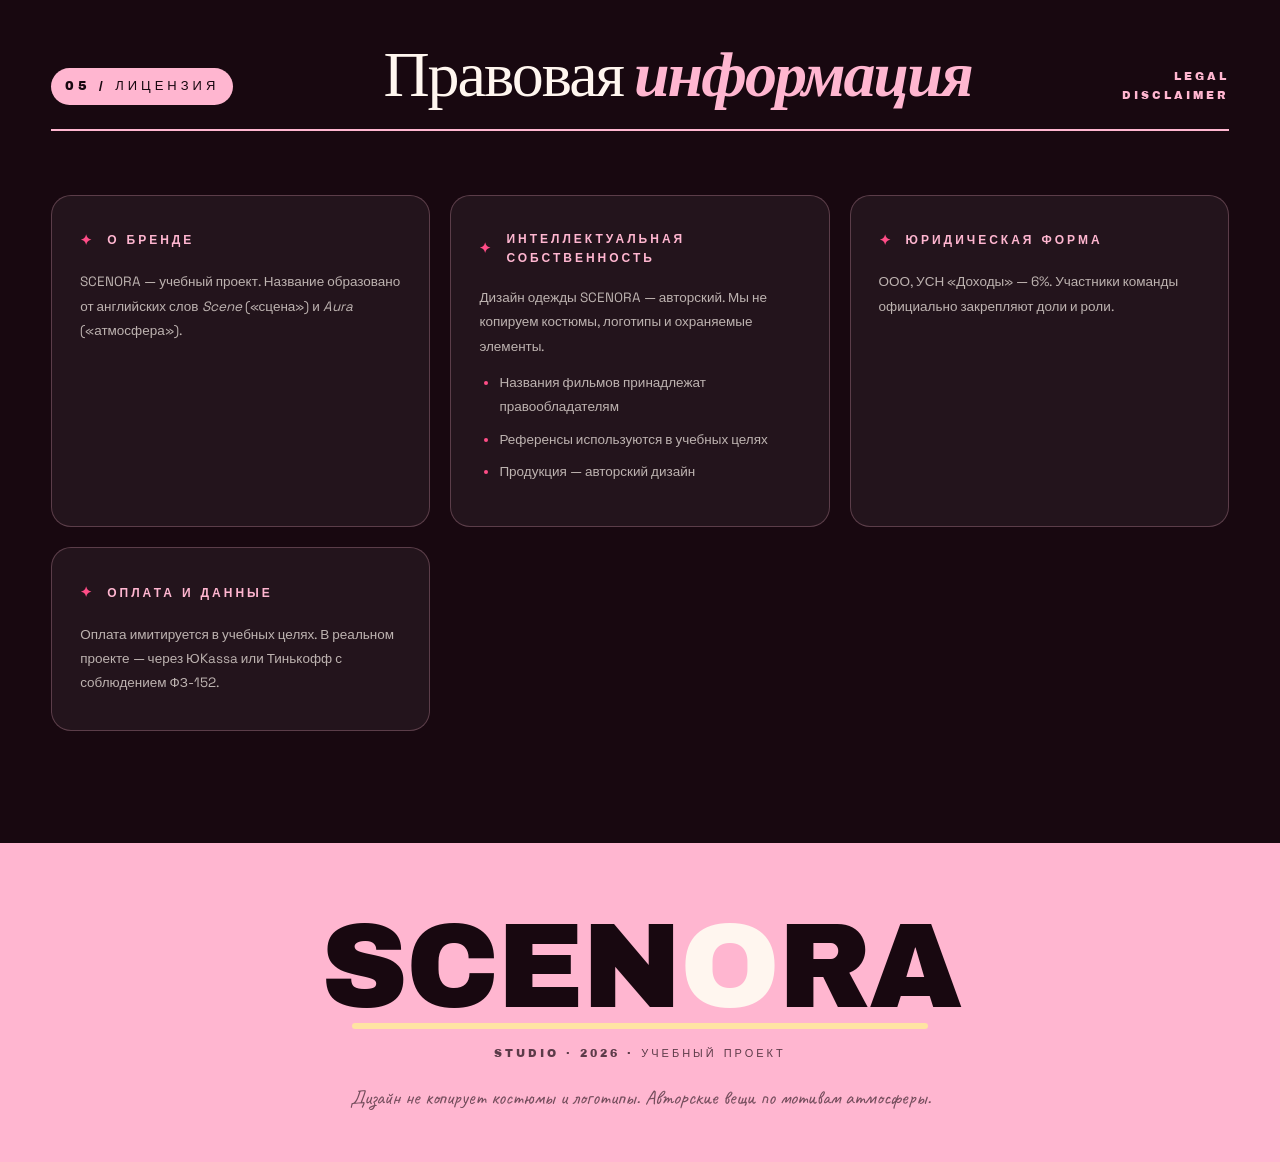
==== commit f704c5a5: "Update index.html" ====
--- a/index.html
+++ b/index.html
@@ -1,1447 +1,1721 @@
 <!DOCTYPE html>
 <html lang="ru">
 <head>
-<meta charset="UTF-8" />
-<meta name="viewport" content="width=device-width, initial-scale=1.0" />
-<title>SCENORA ♡ одежда с вайбом любимой истории</title>
-<link rel="preconnect" href="https://fonts.googleapis.com">
-<link rel="preconnect" href="https://fonts.gstatic.com" crossorigin>
-<link href="https://fonts.googleapis.com/css2?family=Fredoka:wght@400;500;600;700&family=Pacifico&family=DM+Sans:wght@400;500;600;700&family=Caveat:wght@600;700&display=swap" rel="stylesheet">
+<meta charset="UTF-8">
+<meta name="viewport" content="width=device-width, initial-scale=1.0">
+<title>SCENORA — одежда с вайбом любимой истории</title>
+<link href="https://fonts.googleapis.com/css2?family=Fraunces:ital,opsz,wght@0,9..144,300;0,9..144,400;0,9..144,600;0,9..144,900;1,9..144,400;1,9..144,700&family=Archivo+Black&family=Space+Grotesk:wght@400;500;700&family=Caveat:wght@600&display=swap" rel="stylesheet">
 <style>
-  :root{
-    --bg:#ffe6f2;
-    --bg-2:#fff5fa;
-    --bg-3:#ffd9ec;
-    --pink-1:#ffd1e8;
-    --pink-2:#ffb6d5;
-    --pink-3:#ff8ec4;
-    --pink-4:#ff5cae;
-    --pink-5:#e91e8c;
-    --pink-deep:#b80d68;
-    --lilac:#d9c4f5;
-    --lilac-2:#c9a8ed;
-    --lime:#d8ff5c;
-    --ink:#4a1933;
-    --ink-soft:#8a5c76;
-    --cream:#fffafc;
-    --line:#ffc9e2;
-    --line-soft:#ffdcee;
-  }
-
-  *{margin:0;padding:0;box-sizing:border-box}
-  html{scroll-behavior:smooth}
-  body{
-    font-family:'DM Sans',sans-serif;
-    font-weight:400;
-    font-size:15px;
-    line-height:1.6;
-    color:var(--ink);
-    background:var(--bg);
-    -webkit-font-smoothing:antialiased;
-    overflow-x:hidden;
-    letter-spacing:-0.005em;
-    position:relative;
-  }
-  a{color:inherit;text-decoration:none}
-  img{display:block;max-width:100%}
-  ::selection{background:var(--pink-4);color:#fff}
-
-  /* ФОНОВЫЕ ПЯТНА */
-  .blob{
-    position:fixed;border-radius:50%;filter:blur(80px);opacity:.7;
-    z-index:0;pointer-events:none;
-  }
-  .blob.b1{width:500px;height:500px;background:#ffb6d5;top:-120px;left:-100px}
-  .blob.b2{width:420px;height:420px;background:#d9c4f5;top:35%;right:-140px}
-  .blob.b3{width:560px;height:560px;background:#ffd1e8;bottom:-200px;left:20%}
-
-  /* ЗВЁЗДОЧКИ-ДЕКОР */
-  .star{
-    position:fixed;
-    z-index:1;
-    pointer-events:none;
-    color:#fff;
-    animation:twinkle 3s ease-in-out infinite;
-  }
-  @keyframes twinkle{
-    0%,100%{opacity:.9;transform:scale(1) rotate(0)}
-    50%{opacity:.4;transform:scale(.85) rotate(20deg)}
-  }
-  .star.s1{top:18%;left:8%;font-size:26px}
-  .star.s2{top:42%;right:6%;font-size:32px;animation-delay:.8s}
-  .star.s3{top:68%;left:12%;font-size:22px;animation-delay:1.6s}
-  .star.s4{top:88%;right:14%;font-size:28px;animation-delay:.4s}
-
-  /* ---------- NAV ---------- */
-  nav{
-    position:fixed;top:14px;left:50%;transform:translateX(-50%);
-    z-index:100;
-    width:min(1200px,calc(100% - 28px));
-    padding:12px 12px 12px 22px;
-    background:rgba(255,245,250,.85);
-    backdrop-filter:blur(20px);
-    -webkit-backdrop-filter:blur(20px);
-    border:2px solid #fff;
-    border-radius:999px;
-    box-shadow:0 12px 40px rgba(233,30,140,.18);
-    display:flex;align-items:center;justify-content:space-between;
-    gap:20px;
-  }
-  nav .logo{
-    font-family:'Pacifico',cursive;
-    font-size:22px;
-    color:var(--pink-5);
-    line-height:1;
-    transform:rotate(-3deg);
-  }
-  nav ul{display:flex;gap:4px;list-style:none}
-  nav ul a{
-    display:inline-block;
-    padding:9px 18px;
-    border-radius:999px;
-    font-size:12px;font-weight:600;
-    letter-spacing:.02em;
-    color:var(--ink);
-    transition:all .3s;
-  }
-  nav ul a:hover{background:var(--pink-2);color:#fff}
-  nav .nav-cta{
-    padding:10px 20px;
-    border-radius:999px;
-    background:linear-gradient(135deg,#ff5cae,#e91e8c);
-    color:#fff;
-    font-size:12px;font-weight:700;
-    letter-spacing:.02em;
-    box-shadow:0 8px 20px rgba(233,30,140,.4);
-    transition:transform .3s;
-  }
-  nav .nav-cta:hover{transform:translateY(-2px) rotate(-2deg)}
-
-  /* ---------- WRAP ---------- */
-  .wrap{max-width:1200px;margin:0 auto;padding:0 28px;position:relative;z-index:2}
-
-  /* ---------- HERO ---------- */
-  .hero{
-    padding:140px 0 40px;
-    position:relative;
-    z-index:2;
-  }
-
-  .hero-card{
-    background:rgba(255,250,252,.8);
-    backdrop-filter:blur(20px);
-    -webkit-backdrop-filter:blur(20px);
-    border:3px solid #fff;
-    border-radius:40px;
-    padding:56px 48px 48px;
-    box-shadow:0 24px 60px rgba(233,30,140,.15);
-    position:relative;
-    overflow:hidden;
-    text-align:center;
-  }
-  .hero-card::before{
-    content:"";
-    position:absolute;top:-60px;right:-60px;
-    width:260px;height:260px;border-radius:50%;
-    background:radial-gradient(circle,rgba(255,182,213,.7),transparent 65%);
-    pointer-events:none;
-  }
-  .hero-card::after{
-    content:"";
-    position:absolute;bottom:-80px;left:-80px;
-    width:300px;height:300px;border-radius:50%;
-    background:radial-gradient(circle,rgba(217,196,245,.55),transparent 65%);
-    pointer-events:none;
-  }
-
-  .hero-tag{
-    display:inline-flex;align-items:center;gap:8px;
-    padding:8px 18px;
-    background:var(--pink-2);
-    color:#fff;
-    border-radius:999px;
-    font-size:11px;font-weight:700;letter-spacing:.14em;text-transform:uppercase;
-    margin-bottom:26px;
-    position:relative;z-index:2;
-    box-shadow:0 6px 16px rgba(255,140,196,.4);
-  }
-  .hero-tag .dot{
-    width:6px;height:6px;border-radius:50%;background:#fff;
-    animation:blink 1.4s infinite;
-  }
-  @keyframes blink{0%,100%{opacity:1}50%{opacity:.2}}
-
-  .hero-script{
-    font-family:'Caveat',cursive;
-    font-size:clamp(38px,5vw,56px);
-    color:var(--pink-4);
-    line-height:1;
-    margin-bottom:4px;
-    position:relative;z-index:2;
-    transform:rotate(-2deg);
-    display:inline-block;
-  }
-
-  .hero-title{
-    font-family:'Fredoka',sans-serif;
-    font-weight:700;
-    font-size:clamp(72px,14vw,180px);
-    line-height:.88;
-    letter-spacing:-.03em;
-    color:var(--pink-5);
-    margin-bottom:8px;
-    position:relative;z-index:2;
-    text-shadow:
-      3px 3px 0 #fff,
-      6px 6px 0 rgba(255,140,196,.35);
-  }
-  .hero-title em{
-    font-family:'Pacifico',cursive;
-    font-style:normal;
-    font-weight:400;
-    color:var(--pink-3);
-    font-size:.85em;
-    display:inline-block;
-    transform:translateY(-6px);
-  }
-
-  .hero-sub{
-    font-family:'Fredoka',sans-serif;
-    font-weight:500;
-    font-size:clamp(18px,2vw,24px);
-    color:var(--pink-deep);
-    margin-bottom:14px;
-    position:relative;z-index:2;
-  }
-  .hero-desc{
-    font-size:15px;
-    line-height:1.7;
-    color:var(--ink-soft);
-    max-width:560px;
-    margin:0 auto 36px;
-    position:relative;z-index:2;
-  }
-  .hero-desc b{color:var(--ink);font-weight:600}
-
-  .hero-actions{
-    display:flex;gap:14px;justify-content:center;flex-wrap:wrap;
-    position:relative;z-index:2;
-  }
-
-  .btn{
-    display:inline-flex;align-items:center;gap:10px;
-    padding:16px 34px;
-    border:none;border-radius:999px;
-    font-family:'DM Sans',sans-serif;
-    font-size:13px;font-weight:700;
-    letter-spacing:.02em;
-    cursor:pointer;
-    transition:all .3s ease;
-  }
-  .btn-pink{
-    background:linear-gradient(135deg,#ff5cae,#e91e8c);
-    color:#fff;
-    box-shadow:0 10px 26px rgba(233,30,140,.45);
-  }
-  .btn-pink:hover{transform:translateY(-3px) rotate(-1deg);box-shadow:0 16px 36px rgba(233,30,140,.55)}
-  .btn-soft{
-    background:#fff;
-    color:var(--pink-5);
-    box-shadow:0 8px 22px rgba(233,30,140,.15);
-    border:2px solid var(--line);
-  }
-  .btn-soft:hover{background:var(--pink-1);transform:translateY(-3px)}
-
-  /* ---------- FILM STRIP ---------- */
-  .filmstrip-wrap{
-    margin-top:44px;
-    position:relative;z-index:2;
-  }
-  .filmstrip{
-    background:var(--pink-3);
-    border-radius:26px;
-    padding:24px 18px;
-    position:relative;
-    overflow:hidden;
-    box-shadow:0 16px 40px rgba(233,30,140,.28);
-  }
-  .filmstrip::before,.filmstrip::after{
-    content:"";
-    position:absolute;left:0;right:0;height:16px;
-    background-image:radial-gradient(circle,#fff 3.5px, transparent 4px);
-    background-size:22px 22px;
-    background-position:8px 0;
-  }
-  .filmstrip::before{top:6px}
-  .filmstrip::after{bottom:6px}
-  .film-grid{
-    display:grid;
-    grid-template-columns:repeat(6,1fr);
-    gap:8px;
-    padding:6px 0;
-  }
-  .film-frame{
-    aspect-ratio:1/1;
-    border-radius:14px;
-    background:#fff;
-    overflow:hidden;
-    position:relative;
-    border:2px solid #fff;
-    transition:transform .35s ease;
-    cursor:pointer;
-  }
-  .film-frame:hover{transform:scale(1.05) rotate(-2deg)}
-  .film-frame .fill{
-    position:absolute;inset:0;
-    background:linear-gradient(160deg,#ff8ec4,#b80d68);
-  }
-  .film-frame:nth-child(2) .fill{background:linear-gradient(160deg,#d9c4f5,#7c3aed)}
-  .film-frame:nth-child(3) .fill{background:linear-gradient(160deg,#ffd1e8,#e91e8c)}
-  .film-frame:nth-child(4) .fill{background:linear-gradient(160deg,#b5e8ff,#0e7ed8)}
-  .film-frame:nth-child(5) .fill{background:linear-gradient(160deg,#ffe8b0,#e0a020)}
-  .film-frame:nth-child(6) .fill{background:linear-gradient(160deg,#b5f5d5,#0e9c5f)}
-  .film-frame .fill::after{
-    content:"";
-    position:absolute;inset:0;
-    background:radial-gradient(circle at 50% 25%,rgba(255,255,255,.55),transparent 50%);
-  }
-  .film-frame .lbl{
-    position:absolute;bottom:8px;left:10px;
-    font-family:'Fredoka',sans-serif;
-    font-size:10px;font-weight:600;
-    color:#fff;
-    letter-spacing:.06em;
-    text-transform:uppercase;
-    text-shadow:0 1px 3px rgba(0,0,0,.3);
-    z-index:2;
-  }
-
-  /* ---------- SECTIONS ---------- */
-  section{padding:80px 0;position:relative;z-index:2}
-
-  .sec-head{
-    text-align:center;
-    margin-bottom:44px;
-  }
-  .sec-tag{
-    display:inline-block;
-    padding:6px 16px;
-    background:#fff;
-    color:var(--pink-5);
-    border-radius:999px;
-    font-size:11px;font-weight:700;
-    letter-spacing:.14em;text-transform:uppercase;
-    margin-bottom:18px;
-    border:2px solid var(--line);
-  }
-  .sec-head h2{
-    font-family:'Fredoka',sans-serif;
-    font-weight:600;
-    font-size:clamp(36px,5vw,56px);
-    line-height:1.05;
-    letter-spacing:-.02em;
-    color:var(--pink-deep);
-    margin-bottom:10px;
-  }
-  .sec-head h2 em{
-    font-family:'Pacifico',cursive;
-    font-style:normal;
-    font-weight:400;
-    color:var(--pink-4);
-    font-size:.9em;
-    display:inline-block;
-    transform:rotate(-3deg);
-  }
-  .sec-head p{
-    color:var(--ink-soft);
-    font-size:14.5px;
-    max-width:480px;
-    margin:0 auto;
-  }
-
-  /* ---------- PRODUCT CARDS ---------- */
-  .grid{
-    display:grid;
-    grid-template-columns:repeat(auto-fit,minmax(260px,1fr));
-    gap:24px;
-  }
-  .card{
-    background:#fff;
-    border-radius:28px;
-    padding:14px;
-    box-shadow:0 14px 40px rgba(233,30,140,.12);
-    transition:transform .35s ease, box-shadow .35s ease;
-    position:relative;
-    cursor:pointer;
-  }
-  .card:hover{
-    transform:translateY(-8px) rotate(-1deg);
-    box-shadow:0 24px 56px rgba(233,30,140,.25);
-  }
-
-  .card-img{
-    aspect-ratio:1/1.1;
-    border-radius:20px;
-    position:relative;
-    overflow:hidden;
-    margin-bottom:14px;
-  }
-  .card-img .pic{
-    position:absolute;inset:0;
-    background:linear-gradient(160deg,#ffb6d5,#e91e8c);
-  }
-  .card-img .pic.p1{background:linear-gradient(160deg,#ff9ecb,#b80d68)}
-  .card-img .pic.p2{background:linear-gradient(160deg,#d9c4f5,#7c3aed)}
-  .card-img .pic.p3{background:linear-gradient(160deg,#ffd1e8,#ff5cae)}
-  .card-img .pic.p4{background:linear-gradient(160deg,#b5f5d5,#0e9c5f)}
-  .card-img .pic.p5{background:linear-gradient(160deg,#ffe8b0,#e0a020)}
-  .card-img .pic.p6{background:linear-gradient(160deg,#b5e8ff,#0e7ed8)}
-  .card-img .pic::after{
-    content:"";
-    position:absolute;inset:0;
-    background:
-      radial-gradient(circle at 50% 20%,rgba(255,255,255,.45),transparent 55%),
-      repeating-linear-gradient(115deg,rgba(255,255,255,.08) 0 1px,transparent 1px 6px);
-  }
-
-  .card-img .num{
-    position:absolute;top:14px;left:14px;
-    font-family:'Fredoka',sans-serif;
-    font-size:32px;font-weight:700;
-    color:rgba(255,255,255,.85);
-    text-shadow:0 2px 6px rgba(0,0,0,.15);
-    line-height:1;
-    z-index:2;
-  }
-  .card-img .stock{
-    position:absolute;bottom:12px;left:12px;right:12px;
-    background:rgba(255,255,255,.94);
-    backdrop-filter:blur(8px);
-    border-radius:999px;
-    padding:8px 14px;
-    display:flex;align-items:center;gap:8px;
-    font-size:11px;font-weight:600;
-    color:var(--pink-deep);
-    z-index:2;
-  }
-  .card-img .stock.low{background:var(--pink-deep);color:#fff}
-  .card-img .stock .heart{color:var(--pink-4);font-size:12px}
-  .card-img .stock.low .heart{color:var(--pink-2)}
-  .card-img .stock .bar{
-    flex:1;height:4px;
-    background:rgba(255,92,174,.15);
-    border-radius:999px;
-    overflow:hidden;
-    position:relative;
-  }
-  .card-img .stock.low .bar{background:rgba(255,255,255,.25)}
-  .card-img .stock .bar span{
-    position:absolute;left:0;top:0;bottom:0;
-    background:var(--pink-4);
-    border-radius:999px;
-  }
-  .card-img .stock.low .bar span{background:var(--pink-2)}
-
-  .card-body{padding:4px 6px 6px}
-  .card-body h3{
-    font-family:'Fredoka',sans-serif;
-    font-size:20px;font-weight:600;
-    color:var(--ink);
-    margin-bottom:2px;
-    letter-spacing:-.01em;
-  }
-  .card-body .cat{
-    font-size:11px;font-weight:500;
-    letter-spacing:.1em;text-transform:uppercase;
-    color:var(--ink-soft);
-    margin-bottom:12px;
-  }
-  .card-body .row{
-    display:flex;justify-content:space-between;align-items:center;
-  }
-  .card-body .price{
-    font-family:'Fredoka',sans-serif;
-    font-size:22px;font-weight:700;
-    color:var(--pink-5);
-  }
-  .card-body .add{
-    width:38px;height:38px;border-radius:50%;
-    background:var(--pink-4);color:#fff;border:none;
-    font-size:18px;font-weight:600;line-height:1;
-    cursor:pointer;
-    display:flex;align-items:center;justify-content:center;
-    box-shadow:0 8px 18px rgba(233,30,140,.4);
-    transition:transform .3s;
-  }
-  .card-body .add:hover{transform:rotate(90deg) scale(1.1)}
-
-  /* ---------- STORY ---------- */
-  .story{
-    background:rgba(255,255,255,.7);
-    backdrop-filter:blur(20px);
-    -webkit-backdrop-filter:blur(20px);
-    border-radius:36px;
-    padding:52px 44px;
-    box-shadow:0 20px 60px rgba(233,30,140,.12);
-    border:3px solid #fff;
-    position:relative;
-    overflow:hidden;
-  }
-  .story::before{
-    content:"♡";
-    position:absolute;
-    font-family:'Pacifico',cursive;
-    font-size:180px;
-    color:var(--pink-1);
-    top:-40px;right:-20px;
-    line-height:1;
-    pointer-events:none;
-    opacity:.7;
-  }
-  .story-inner{
-    position:relative;z-index:2;
-    display:grid;
-    grid-template-columns:1fr 1.1fr;
-    gap:56px;
-    align-items:center;
-  }
-  .story-visual{
-    aspect-ratio:1/1;
-    border-radius:24px;
-    background:
-      radial-gradient(circle at 30% 25%,rgba(255,255,255,.5),transparent 45%),
-      linear-gradient(160deg,#ffb6d5,#b80d68);
-    position:relative;
-    overflow:hidden;
-    box-shadow:0 16px 40px rgba(233,30,140,.25);
-  }
-  .story-visual::after{
-    content:"✿ MOODBOARD · REEL 01";
-    position:absolute;bottom:20px;left:22px;
-    font-family:'Fredoka',sans-serif;
-    font-size:11px;font-weight:600;
-    letter-spacing:.16em;
-    color:#fff;
-    text-transform:uppercase;
-  }
-  .story-visual .deco{
-    position:absolute;
-    border:3px dashed rgba(255,255,255,.7);
-    border-radius:50%;
-  }
-  .story-visual .deco.d1{width:160px;height:160px;top:36px;left:36px}
-  .story-visual .deco.d2{width:90px;height:90px;bottom:80px;right:50px}
-
-  .story-text h3{
-    font-family:'Fredoka',sans-serif;
-    font-weight:600;
-    font-size:32px;
-    line-height:1.1;
-    color:var(--pink-deep);
-    margin-bottom:8px;
-  }
-  .story-text h3 em{
-    font-family:'Caveat',cursive;
-    font-style:normal;
-    font-weight:700;
-    color:var(--pink-4);
-    font-size:1.1em;
-  }
-  .story-text .sub{
-    font-size:13px;
-    letter-spacing:.1em;
-    text-transform:uppercase;
-    color:var(--pink-4);
-    font-weight:600;
-    margin-bottom:22px;
-  }
-  .story-text p{
-    color:var(--ink-soft);
-    font-size:14.5px;
-    line-height:1.75;
-    margin-bottom:14px;
-  }
-
-  .mini-steps{
-    display:grid;
-    grid-template-columns:1fr 1fr;
-    gap:12px;
-    margin-top:24px;
-  }
-  .mini{
-    background:var(--bg-2);
-    border-radius:18px;
-    padding:16px;
-    border:2px solid var(--line-soft);
-    font-size:13px;
-    color:var(--pink-deep);
-    font-weight:500;
-  }
-  .mini b{
-    display:block;
-    font-family:'Fredoka',sans-serif;
-    font-size:11px;
-    font-weight:600;
-    letter-spacing:.14em;
-    text-transform:uppercase;
-    color:var(--pink-4);
-    margin-bottom:6px;
-  }
-
-  /* ---------- DESIGNER ---------- */
-  .designer{
-    display:grid;
-    grid-template-columns:1fr 1.2fr;
-    gap:56px;
-    align-items:center;
-  }
-  .designer-photo{
-    aspect-ratio:3/4;
-    border-radius:28px;
-    background:
-      radial-gradient(circle at 50% 30%,rgba(255,255,255,.5),transparent 45%),
-      linear-gradient(160deg,#ffb6d5,#e91e8c);
-    position:relative;
-    overflow:hidden;
-    box-shadow:0 20px 50px rgba(233,30,140,.28);
-  }
-  .designer-photo::before{
-    content:"✿";
-    position:absolute;top:20px;right:24px;
-    font-size:40px;color:#fff;opacity:.9;
-  }
-  .designer-photo::after{
-    content:"ANNA V.";
-    position:absolute;bottom:24px;left:24px;
-    font-family:'Fredoka',sans-serif;
-    font-weight:700;font-size:20px;
-    color:#fff;letter-spacing:.1em;
-    text-shadow:0 2px 8px rgba(0,0,0,.2);
-  }
-
-  .designer-text .role{
-    display:inline-block;
-    font-size:11px;font-weight:700;
-    letter-spacing:.18em;text-transform:uppercase;
-    color:#fff;
-    background:var(--pink-4);
-    padding:6px 16px;
-    border-radius:999px;
-    margin-bottom:18px;
-    box-shadow:0 6px 16px rgba(233,30,140,.3);
-  }
-  .designer-text h3{
-    font-family:'Fredoka',sans-serif;
-    font-weight:600;
-    font-size:clamp(32px,4vw,48px);
-    color:var(--pink-deep);
-    line-height:1.1;
-    margin-bottom:20px;
-  }
-  .designer-text h3 em{
-    font-family:'Pacifico',cursive;
-    font-style:normal;
-    font-weight:400;
-    color:var(--pink-4);
-    font-size:.95em;
-  }
-  .designer-text blockquote{
-    font-family:'Caveat',cursive;
-    font-weight:600;
-    font-size:26px;
-    line-height:1.4;
-    color:var(--pink-deep);
-    padding:24px 28px;
-    background:rgba(255,255,255,.8);
-    border-radius:20px;
-    border-left:5px solid var(--pink-4);
-    margin-bottom:20px;
-  }
-  .designer-text p{
-    color:var(--ink-soft);
-    font-size:14.5px;
-    line-height:1.75;
-  }
-
-  /* ---------- ONE OF ONE ---------- */
-  .ooo{
-    background:
-      radial-gradient(circle at 20% 20%,rgba(255,255,255,.35),transparent 40%),
-      linear-gradient(135deg,#ff8ec4,#e91e8c 55%,#b80d68);
-    border-radius:40px;
-    padding:80px 48px;
-    text-align:center;
-    color:#fff;
-    position:relative;
-    overflow:hidden;
-    box-shadow:0 28px 70px rgba(233,30,140,.4);
-  }
-  .ooo::before{
-    content:"✦";
-    position:absolute;
-    font-size:180px;
-    color:rgba(255,255,255,.15);
-    top:-30px;left:20px;
-    line-height:1;
-  }
-  .ooo::after{
-    content:"✦";
-    position:absolute;
-    font-size:220px;
-    color:rgba(255,255,255,.12);
-    bottom:-80px;right:30px;
-    line-height:1;
-  }
-  .ooo-inner{position:relative;z-index:2}
-  .ooo .tag{
-    display:inline-block;
-    padding:8px 22px;
-    border-radius:999px;
-    background:rgba(255,255,255,.25);
-    backdrop-filter:blur(10px);
-    font-size:11px;font-weight:700;
-    letter-spacing:.2em;text-transform:uppercase;
-    margin-bottom:22px;
-  }
-  .ooo h2{
-    font-family:'Fredoka',sans-serif;
-    font-weight:700;
-    font-size:clamp(56px,9vw,120px);
-    line-height:.9;
-    letter-spacing:-.03em;
-    margin-bottom:20px;
-    text-shadow:0 6px 24px rgba(0,0,0,.15);
-  }
-  .ooo h2 em{
-    font-family:'Pacifico',cursive;
-    font-style:normal;
-    font-weight:400;
-    font-size:.8em;
-  }
-  .ooo p{
-    max-width:560px;
-    margin:0 auto 36px;
-    font-size:15px;
-    line-height:1.75;
-    color:rgba(255,255,255,.95);
-  }
-  .ooo .btn{
-    background:#fff;
-    color:var(--pink-5);
-    font-size:13px;
-    padding:18px 40px;
-  }
-  .ooo .btn:hover{background:var(--ink);color:#fff;transform:translateY(-3px) rotate(-1deg)}
-
-  /* ---------- ARCHIVE ---------- */
-  .archive{
-    background:rgba(255,255,255,.75);
-    backdrop-filter:blur(16px);
-    border-radius:28px;
-    padding:14px 32px;
-    box-shadow:0 14px 40px rgba(233,30,140,.12);
-    border:3px solid #fff;
-  }
-  .arc-row{
-    display:grid;
-    grid-template-columns:80px 1fr auto 24px;
-    gap:24px;
-    align-items:center;
-    padding:24px 0;
-    border-bottom:2px dashed var(--line-soft);
-    cursor:pointer;
-    transition:padding-left .35s ease;
-  }
-  .arc-row:last-child{border-bottom:none}
-  .arc-row:hover{padding-left:14px}
-  .arc-row .idx{
-    font-family:'Fredoka',sans-serif;
-    font-size:14px;font-weight:600;
-    color:var(--pink-4);
-    letter-spacing:.06em;
-  }
-  .arc-row .title{
-    font-family:'Fredoka',sans-serif;
-    font-size:22px;font-weight:600;
-    color:var(--ink);
-    line-height:1.15;
-  }
-  .arc-row .title small{
-    display:block;
-    font-family:'DM Sans',sans-serif;
-    font-size:11px;font-weight:600;
-    letter-spacing:.14em;text-transform:uppercase;
-    color:var(--ink-soft);
-    margin-top:5px;
-  }
-  .arc-row .status{
-    font-size:10.5px;font-weight:700;
-    letter-spacing:.14em;text-transform:uppercase;
-    padding:7px 14px;border-radius:999px;
-    background:#e5f7ee;color:#0e7a4d;
-  }
-  .arc-row .status.sold{background:#ffe0ef;color:var(--pink-deep)}
-  .arc-row .status.live{
-    background:var(--pink-4);color:#fff;
-    display:inline-flex;align-items:center;gap:6px;
-  }
-  .arc-row .status.live::before{
-    content:"";width:6px;height:6px;border-radius:50%;background:#fff;
-    animation:blink 1.4s infinite;
-  }
-  .arc-row .arrow{
-    color:var(--pink-3);font-size:18px;
-    text-align:right;
-    transition:transform .3s,color .3s;
-  }
-  .arc-row:hover .arrow{transform:translateX(6px);color:var(--pink-5)}
-
-  /* ---------- QUOTE ---------- */
-  .quote{
-    text-align:center;
-    padding:80px 28px;
-    position:relative;
-    z-index:2;
-  }
-  .quote .script{
-    font-family:'Caveat',cursive;
-    font-weight:700;
-    font-size:clamp(28px,3.5vw,48px);
-    line-height:1.25;
-    color:var(--pink-deep);
-    max-width:800px;
-    margin:0 auto 20px;
-    position:relative;
-  }
-  .quote .script::before{
-    content:"“";
-    font-family:'Pacifico',cursive;
-    font-size:1.6em;
-    color:var(--pink-3);
-    line-height:0;
-    vertical-align:-.4em;
-    margin-right:6px;
-  }
-  .quote .sig{
-    font-size:11px;
-    letter-spacing:.2em;text-transform:uppercase;
-    font-weight:600;
-    color:var(--pink-4);
-  }
-
-  /* ---------- FOOTER ---------- */
-  footer{
-    background:linear-gradient(180deg,transparent 0%,rgba(255,182,213,.4) 100%);
-    padding:60px 0 40px;
-    position:relative;
-    z-index:2;
-  }
-  .foot-inner{
-    max-width:1200px;margin:0 auto;padding:0 28px;
-  }
-  .foot-card{
-    background:#fff;
-    border-radius:32px;
-    padding:44px 44px 32px;
-    box-shadow:0 20px 50px rgba(233,30,140,.15);
-  }
-  .foot-grid{
-    display:grid;
-    grid-template-columns:2fr 1fr 1fr 1fr;
-    gap:40px;
-    padding-bottom:36px;
-    border-bottom:2px dashed var(--line-soft);
-    margin-bottom:24px;
-  }
-  footer .logo{
-    font-family:'Pacifico',cursive;
-    font-size:32px;
-    color:var(--pink-5);
-    margin-bottom:14px;
-    transform:rotate(-3deg);
-    display:inline-block;
-  }
-  footer .tagline{
-    font-family:'Caveat',cursive;
-    font-weight:700;
-    font-size:20px;
-    color:var(--pink-4);
-    margin-bottom:14px;
-  }
-  footer .desc{
-    font-size:13px;
-    line-height:1.7;
-    color:var(--ink-soft);
-    max-width:320px;
-  }
-  footer h4{
-    font-family:'Fredoka',sans-serif;
-    font-size:14px;
-    font-weight:600;
-    color:var(--pink-deep);
-    margin-bottom:16px;
-  }
-  footer ul{list-style:none;display:flex;flex-direction:column;gap:10px}
-  footer ul a{
-    font-size:13px;
-    color:var(--ink-soft);
-    transition:color .3s;
-  }
-  footer ul a:hover{color:var(--pink-4)}
-  .foot-bottom{
-    display:flex;justify-content:space-between;flex-wrap:wrap;gap:14px;
-    font-size:11px;
-    font-weight:600;
-    letter-spacing:.14em;text-transform:uppercase;
-    color:var(--ink-soft);
-  }
-  .foot-bottom .heart{color:var(--pink-4)}
-
-  /* ---------- MODAL ---------- */
-  .modal-overlay{
-    position:fixed;inset:0;z-index:200;
-    background:rgba(74,25,51,.55);
-    backdrop-filter:blur(14px);
-    -webkit-backdrop-filter:blur(14px);
-    display:none;align-items:center;justify-content:center;
-    padding:24px;
-  }
-  .modal-overlay.open{display:flex}
-  .modal{
-    background:#fff;
-    border-radius:32px;
-    max-width:540px;width:100%;
-    padding:52px 44px 40px;
-    position:relative;
-    max-height:90vh;overflow-y:auto;
-    box-shadow:0 30px 80px rgba(233,30,140,.4);
-  }
-  .modal::before{
-    content:"♡";
-    position:absolute;
-    font-family:'Pacifico',cursive;
-    font-size:70px;
-    color:var(--pink-1);
-    top:-10px;right:20px;
-    line-height:1;
-    pointer-events:none;
-  }
-  .modal .close{
-    position:absolute;top:16px;right:20px;
-    width:38px;height:38px;border-radius:50%;
-    background:var(--pink-1);color:var(--pink-5);
-    border:none;font-size:20px;line-height:1;
-    cursor:pointer;font-family:inherit;
-    transition:all .3s;
-    z-index:2;
-  }
-  .modal .close:hover{background:var(--pink-4);color:#fff;transform:rotate(90deg)}
-  .modal .tagline{
-    font-family:'Caveat',cursive;
-    font-weight:700;
-    font-size:24px;
-    color:var(--pink-4);
-    margin-bottom:6px;
-    position:relative;z-index:2;
-  }
-  .modal h3{
-    font-family:'Fredoka',sans-serif;
-    font-weight:700;
-    font-size:34px;
-    line-height:1.05;
-    color:var(--pink-5);
-    margin-bottom:10px;
-    position:relative;z-index:2;
-  }
-  .modal .sub{
-    color:var(--ink-soft);
-    font-size:13.5px;
-    line-height:1.7;
-    margin-bottom:24px;
-    position:relative;z-index:2;
-  }
-  .modal label{
-    display:block;
-    font-size:11px;
-    font-weight:700;
-    letter-spacing:.14em;
-    text-transform:uppercase;
-    color:var(--pink-5);
-    margin:16px 0 8px;
-    position:relative;z-index:2;
-  }
-  .modal input,.modal select,.modal textarea{
-    width:100%;
-    background:var(--bg-2);
-    border:2px solid transparent;
-    border-radius:14px;
-    padding:13px 16px;
-    font-family:inherit;font-size:14px;color:var(--ink);
-    outline:none;
-    transition:all .25s;
-    position:relative;z-index:2;
-  }
-  .modal input:focus,.modal select:focus,.modal textarea:focus{
-    background:#fff;
-    border-color:var(--pink-3);
-    box-shadow:0 0 0 4px rgba(255,140,196,.2);
-  }
-  .modal textarea{resize:vertical;min-height:70px}
-  .modal .btn{
-    width:100%;
-    margin-top:26px;
-    padding:17px 32px;
-    justify-content:center;
-    position:relative;z-index:2;
-  }
-
-  /* ---------- RESPONSIVE ---------- */
-  @media(max-width:1024px){
-    nav{padding:10px 10px 10px 18px}
-    nav ul{display:none}
-    .hero-card{padding:40px 28px}
-    .story-inner,.designer{grid-template-columns:1fr;gap:32px}
-    .film-grid{grid-template-columns:repeat(3,1fr)}
-    .foot-grid{grid-template-columns:1fr 1fr;gap:28px}
-    .arc-row{grid-template-columns:60px 1fr auto;gap:14px}
-    .arc-row .arrow{display:none}
-  }
-  @media(max-width:640px){
-    .wrap{padding:0 18px}
-    .hero{padding:120px 0 30px}
-    .hero-title{font-size:clamp(56px,18vw,96px)}
-    .film-grid{grid-template-columns:repeat(3,1fr)}
-    .grid{grid-template-columns:1fr}
-    .mini-steps{grid-template-columns:1fr}
-    .foot-grid{grid-template-columns:1fr;gap:24px}
-    .arc-row{grid-template-columns:50px 1fr;gap:12px}
-    .arc-row .status{display:none}
-    .ooo{padding:56px 24px;border-radius:28px}
-    .modal{padding:40px 28px 30px}
-    .star{display:none}
-  }
-
-  .reveal{opacity:0;transform:translateY(24px);transition:opacity .9s ease,transform .9s ease}
-  .reveal.in{opacity:1;transform:none}
+*{margin:0;padding:0;box-sizing:border-box}
+:root{
+  --pink:#FFB6D0;
+  --pink-hot:#FF4D87;
+  --pink-deep:#E22A6A;
+  --cream:#FFF6EF;
+  --cream-2:#FFE8DE;
+  --ink:#180810;
+  --plum:#3B0A28;
+  --lilac:#DDA9DC;
+  --butter:#FFE4A3;
+  --mint:#A8E6CF;
+}
+html{scroll-behavior:smooth}
+body{
+  background:var(--cream);color:var(--ink);
+  font-family:'Space Grotesk',sans-serif;
+  overflow-x:hidden;font-size:15px;line-height:1.6;
+  cursor:none;
+}
+@media (max-width:900px){ body{cursor:auto} }
+a{text-decoration:none;color:inherit}
+button{font-family:inherit;cursor:none;border:none;background:none;color:inherit}
+@media (max-width:900px){ button{cursor:pointer} }
+
+/* ЗАГРУЗОЧНЫЙ ЗАНАВЕС */
+.curtain{
+  position:fixed;inset:0;z-index:9999;
+  display:grid;grid-template-columns:1fr 1fr;
+  pointer-events:none;
+  cursor:pointer;
+}
+.curtain-side{
+  background:var(--pink-hot);position:relative;overflow:hidden;
+  transition:transform 1.4s cubic-bezier(.87,0,.13,1)
+}
+.curtain-side::after{
+  content:'';position:absolute;inset:0;
+  background:repeating-linear-gradient(
+    90deg,
+    rgba(255,255,255,.12) 0,
+    rgba(255,255,255,.12) 2px,
+    transparent 2px,
+    transparent 40px
+  )
+}
+.curtain-left{transform-origin:left}
+.curtain-right{transform-origin:right}
+.curtain.open .curtain-left{transform:translateX(-100%)}
+.curtain.open .curtain-right{transform:translateX(100%)}
+.curtain-brand{
+  position:fixed;top:50%;left:50%;transform:translate(-50%,-50%);
+  z-index:10000;
+  font-family:'Archivo Black',sans-serif;
+  font-size:clamp(2rem,7vw,5rem);
+  color:var(--cream);letter-spacing:6px;
+  transition:opacity .5s, transform .8s;
+  text-align:center;pointer-events:none
+}
+.curtain-brand small{
+  display:block;font-family:'Fraunces',serif;font-style:italic;
+  font-size:clamp(.85rem,1.5vw,1.1rem);letter-spacing:4px;
+  margin-top:14px;font-weight:300;opacity:.85
+}
+.curtain.open .curtain-brand{
+  opacity:0;transform:translate(-50%,-50%) scale(.8)
+}
+
+/* КУРСОР */
+.cursor-dot{
+  position:fixed;top:0;left:0;width:10px;height:10px;
+  background:var(--ink);border-radius:50%;
+  pointer-events:none;z-index:9998;
+  transform:translate(-50%,-50%);
+  transition:width .25s,height .25s,background .25s;
+  mix-blend-mode:difference
+}
+.cursor-ring{
+  position:fixed;top:0;left:0;width:48px;height:48px;
+  border:1.5px solid var(--pink-hot);border-radius:50%;
+  pointer-events:none;z-index:9997;
+  transform:translate(-50%,-50%);
+  transition:width .3s,height .3s,border-color .3s
+}
+.cursor-ring.hover{
+  width:70px;height:70px;border-color:var(--ink);
+  background:rgba(255,77,135,.12)
+}
+@media (max-width:900px){ .cursor-dot,.cursor-ring{display:none} }
+
+/* ФОН — МЯГКИЕ ПЯТНА */
+.blob{
+  position:fixed;border-radius:50%;filter:blur(80px);opacity:.55;
+  pointer-events:none;z-index:0;mix-blend-mode:multiply
+}
+.blob-1{
+  width:520px;height:520px;background:var(--pink);
+  top:-100px;left:-100px;animation:blobFloat 22s ease-in-out infinite
+}
+.blob-2{
+  width:460px;height:460px;background:var(--lilac);
+  top:40%;right:-140px;animation:blobFloat 26s ease-in-out infinite reverse
+}
+.blob-3{
+  width:400px;height:400px;background:var(--butter);
+  bottom:-100px;left:30%;animation:blobFloat 30s ease-in-out infinite
+}
+@keyframes blobFloat{
+  0%,100%{transform:translate(0,0) scale(1)}
+  33%{transform:translate(60px,-40px) scale(1.08)}
+  66%{transform:translate(-40px,60px) scale(.95)}
+}
+
+.wrap{position:relative;z-index:2}
+
+/* ВЕРХНЯЯ ТОНКАЯ ПОЛОСА */
+.ticker{
+  background:var(--ink);color:var(--pink);
+  padding:12px 0;overflow:hidden;
+  font-family:'Archivo Black',sans-serif;
+  font-size:13px;letter-spacing:4px;
+  position:relative;z-index:5
+}
+.ticker-track{
+  display:flex;gap:40px;white-space:nowrap;
+  animation:marq 35s linear infinite
+}
+@keyframes marq{from{transform:translateX(0)}to{transform:translateX(-50%)}}
+.ticker-track span{display:flex;align-items:center;gap:40px}
+.ticker-track span::after{
+  content:'★';color:var(--pink-hot);font-size:14px
+}
+
+/* ШАПКА */
+.nav{
+  position:sticky;top:0;z-index:50;
+  padding:20px 4%;
+  display:flex;justify-content:space-between;align-items:center;
+  background:rgba(255,246,239,.7);
+  backdrop-filter:blur(20px);
+  border-bottom:1.5px solid var(--ink)
+}
+.nav-left,.nav-right{display:flex;gap:26px;align-items:center}
+.nav a.nlink{
+  font-size:12px;font-weight:700;letter-spacing:2px;
+  text-transform:uppercase;position:relative;padding:4px 0
+}
+.nav a.nlink::before{
+  content:'';position:absolute;bottom:-2px;left:0;right:0;
+  height:2px;background:var(--pink-hot);
+  transform:scaleX(0);transform-origin:right;
+  transition:.35s cubic-bezier(.87,0,.13,1)
+}
+.nav a.nlink:hover::before{transform:scaleX(1);transform-origin:left}
+.brand{
+  font-family:'Archivo Black',sans-serif;
+  font-size:26px;letter-spacing:6px;
+  position:absolute;left:50%;transform:translateX(-50%);
+  color:var(--ink)
+}
+.brand span{color:var(--pink-hot)}
+.cart-pill{
+  display:flex;align-items:center;gap:10px;
+  background:var(--ink);color:var(--cream);
+  padding:10px 18px;border-radius:100px;
+  font-size:12px;font-weight:700;letter-spacing:2px;
+  transition:.3s;border:2px solid var(--ink)
+}
+.cart-pill:hover{background:var(--pink-hot);border-color:var(--pink-hot);transform:scale(1.05)}
+.cart-pill b{
+  background:var(--pink);color:var(--ink);
+  min-width:22px;height:22px;border-radius:50%;
+  display:inline-flex;align-items:center;justify-content:center;
+  font-size:11px;font-weight:900
+}
+@media(max-width:900px){
+  .nav-left,.nav-right a{display:none}
+  .brand{font-size:20px;letter-spacing:4px;position:static;transform:none}
+  .nav{padding:14px 4%}
+}
+
+/* ГЕРОЙ */
+.hero{
+  min-height:92vh;position:relative;
+  padding:60px 4% 80px;
+  display:flex;flex-direction:column;justify-content:center;
+  overflow:hidden
+}
+.hero-bg-text{
+  position:absolute;top:50%;left:50%;
+  transform:translate(-50%,-50%);
+  font-family:'Archivo Black',sans-serif;
+  font-size:clamp(200px,36vw,620px);
+  color:transparent;
+  -webkit-text-stroke:2px rgba(255,77,135,.18);
+  white-space:nowrap;pointer-events:none;
+  animation:bgSlide 30s linear infinite;
+  z-index:0;letter-spacing:-8px
+}
+@keyframes bgSlide{
+  from{transform:translate(-52%,-50%)}
+  to{transform:translate(-48%,-50%)}
+}
+.hero-inner{
+  position:relative;z-index:2;
+  max-width:1500px;margin:0 auto;width:100%;
+  display:grid;grid-template-columns:1.15fr .85fr;gap:60px;align-items:center
+}
+.hero-tag{
+  display:inline-flex;align-items:center;gap:12px;
+  background:var(--pink);color:var(--ink);
+  padding:8px 18px;border-radius:100px;
+  font-family:'Archivo Black',sans-serif;
+  font-size:11px;letter-spacing:3px;
+  transform:rotate(-3deg);
+  margin-bottom:26px;
+  animation:tagWiggle 5s ease-in-out infinite
+}
+@keyframes tagWiggle{
+  0%,100%{transform:rotate(-3deg)}
+  50%{transform:rotate(2deg)}
+}
+.hero-tag::before{
+  content:'';width:8px;height:8px;border-radius:50%;
+  background:var(--ink);animation:blink 1.4s infinite
+}
+@keyframes blink{50%{opacity:.2}}
+.hero h1{
+  font-family:'Fraunces',serif;
+  font-weight:300;font-size:clamp(2.6rem,7vw,6rem);
+  line-height:.95;letter-spacing:-3px;
+  margin-bottom:26px;color:var(--ink)
+}
+.hero h1 em{
+  font-style:italic;font-weight:700;
+  color:var(--pink-hot);position:relative;
+  display:inline-block
+}
+.hero h1 em::after{
+  content:'';position:absolute;
+  bottom:6px;left:0;right:0;height:12px;
+  background:var(--butter);z-index:-1;
+  transform:scaleX(0);transform-origin:left;
+  animation:underlineReveal 1.4s 1.6s forwards cubic-bezier(.87,0,.13,1)
+}
+@keyframes underlineReveal{to{transform:scaleX(1)}}
+.hero p{
+  font-size:17px;line-height:1.65;
+  color:var(--plum);max-width:520px;margin-bottom:36px
+}
+.hero-cta{
+  display:inline-flex;align-items:center;gap:16px;
+  background:var(--ink);color:var(--cream);
+  padding:22px 42px;border-radius:100px;
+  font-family:'Archivo Black',sans-serif;
+  font-size:14px;letter-spacing:3px;
+  transition:.4s;border:2px solid var(--ink);
+  position:relative;overflow:hidden
+}
+.hero-cta::before{
+  content:'';position:absolute;inset:0;
+  background:var(--pink-hot);
+  border-radius:100px;
+  transform:translateY(101%);
+  transition:.5s cubic-bezier(.87,0,.13,1)
+}
+.hero-cta span,.hero-cta svg{position:relative;z-index:1}
+.hero-cta:hover{transform:translateY(-4px);box-shadow:0 20px 40px rgba(255,77,135,.3)}
+.hero-cta:hover::before{transform:translateY(0)}
+.hero-cta svg{transition:.4s}
+.hero-cta:hover svg{transform:translateX(8px)}
+
+.hero-visual{
+  position:relative;height:560px
+}
+.hero-photo{
+  position:absolute;inset:0;
+  background:url('https://images.unsplash.com/photo-1515886657613-9f3515b0c78f?q=80&w=1200&auto=format&fit=crop') center/cover;
+  border-radius:20px;overflow:hidden;
+  box-shadow:20px 20px 0 var(--ink);
+  transition:.6s cubic-bezier(.34,1.56,.64,1)
+}
+.hero-photo::after{
+  content:'';position:absolute;inset:0;
+  background:linear-gradient(180deg,transparent 55%,rgba(24,8,16,.4));
+  mix-blend-mode:multiply
+}
+.hero-photo:hover{
+  transform:translate(-8px,-8px);
+  box-shadow:28px 28px 0 var(--pink-hot)
+}
+.hero-badge{
+  position:absolute;top:-20px;right:-20px;
+  width:130px;height:130px;border-radius:50%;
+  background:var(--butter);
+  display:flex;align-items:center;justify-content:center;
+  text-align:center;
+  font-family:'Archivo Black',sans-serif;
+  font-size:11px;letter-spacing:2px;line-height:1.3;
+  animation:spin 16s linear infinite;
+  z-index:3;padding:16px
+}
+@keyframes spin{to{transform:rotate(360deg)}}
+.hero-badge-inner{
+  animation:spin 16s linear infinite reverse
+}
+.hero-sticker{
+  position:absolute;bottom:30px;left:-30px;
+  background:var(--pink);color:var(--ink);
+  padding:14px 22px;border-radius:100px;
+  font-family:'Caveat',cursive;font-size:22px;
+  transform:rotate(-6deg);
+  z-index:4;box-shadow:6px 6px 0 var(--ink);
+  transition:.3s
+}
+.hero-sticker:hover{transform:rotate(2deg) scale(1.08)}
+
+@media(max-width:1000px){
+  .hero-inner{grid-template-columns:1fr;gap:50px}
+  .hero-visual{height:420px}
+  .hero-bg-text{font-size:40vw}
+}
+@media(max-width:600px){
+  .hero{padding:40px 5% 60px;min-height:auto}
+  .hero h1{letter-spacing:-1.5px}
+  .hero p{font-size:15px}
+  .hero-cta{padding:18px 32px;font-size:12px}
+  .hero-visual{height:360px}
+  .hero-photo{box-shadow:12px 12px 0 var(--ink)}
+  .hero-badge{width:100px;height:100px;font-size:9px;top:-14px;right:-14px}
+  .hero-sticker{font-size:18px;padding:10px 16px;bottom:16px;left:-10px}
+}
+
+/* БЕГУЩИЕ СТРОКИ */
+.marquee{
+  padding:26px 0;overflow:hidden;
+  border-top:2px solid var(--ink);border-bottom:2px solid var(--ink);
+  position:relative;z-index:3
+}
+.marquee.pink{background:var(--pink)}
+.marquee.lilac{background:var(--lilac)}
+.marquee.ink{background:var(--ink);color:var(--cream)}
+.marquee.mint{background:var(--mint)}
+.marquee-track{
+  display:flex;gap:50px;white-space:nowrap;
+  animation:marq 30s linear infinite;
+  font-family:'Fraunces',serif;
+  font-style:italic;
+  font-size:clamp(1.6rem,4vw,3rem);
+  font-weight:400;letter-spacing:-1px
+}
+.marquee-track span{display:flex;align-items:center;gap:50px}
+.marquee-track span::after{
+  content:'✿';font-size:.6em;
+  transform:rotate(0deg);
+  animation:spin 6s linear infinite
+}
+
+/* СЕКЦИИ */
+section.sec{padding:110px 4%;position:relative;z-index:2}
+.container{max-width:1500px;margin:0 auto}
+.sec-head{
+  display:grid;grid-template-columns:auto 1fr auto;
+  gap:40px;align-items:end;
+  padding-bottom:24px;margin-bottom:64px;
+  border-bottom:2px solid var(--ink)
+}
+.sec-num{
+  font-family:'Archivo Black',sans-serif;
+  font-size:13px;letter-spacing:4px;
+  background:var(--ink);color:var(--cream);
+  padding:8px 14px;border-radius:100px
+}
+.sec-title{
+  font-family:'Fraunces',serif;font-weight:400;
+  font-size:clamp(2rem,5vw,4rem);
+  line-height:1;letter-spacing:-2px;text-align:center
+}
+.sec-title em{font-style:italic;font-weight:700;color:var(--pink-hot)}
+.sec-tag{
+  font-family:'Archivo Black',sans-serif;
+  font-size:11px;letter-spacing:3px;
+  text-align:right;line-height:1.7;color:var(--plum)
+}
+@media(max-width:700px){
+  section.sec{padding:70px 5%}
+  .sec-head{grid-template-columns:1fr;text-align:left;gap:16px}
+  .sec-title{text-align:left;font-size:2rem}
+  .sec-tag{text-align:left}
+}
+
+/* О ПРОЕКТЕ */
+.about-grid{
+  display:grid;grid-template-columns:1fr 1fr;gap:70px;align-items:center
+}
+.about-text .label{
+  font-family:'Caveat',cursive;font-size:26px;
+  color:var(--pink-hot);margin-bottom:14px
+}
+.about-text h3{
+  font-family:'Fraunces',serif;font-weight:400;
+  font-size:clamp(1.8rem,3vw,2.6rem);
+  line-height:1.08;letter-spacing:-1px;
+  margin-bottom:26px
+}
+.about-text h3 em{
+  font-style:italic;font-weight:700;
+  background:linear-gradient(180deg,transparent 60%,var(--pink) 60%);
+  padding:0 4px
+}
+.about-text p{
+  color:var(--plum);margin-bottom:18px;
+  font-size:15.5px;line-height:1.75;max-width:520px
+}
+.about-stats{
+  display:grid;grid-template-columns:1fr 1fr;gap:20px;
+  margin-top:36px;padding-top:30px;border-top:1.5px solid var(--ink)
+}
+.stat b{
+  display:block;font-family:'Fraunces',serif;
+  font-style:italic;font-weight:700;
+  font-size:44px;line-height:1;color:var(--pink-hot);
+  margin-bottom:6px
+}
+.stat span{
+  font-family:'Archivo Black',sans-serif;
+  font-size:11px;letter-spacing:2px;color:var(--plum)
+}
+.about-visual{
+  position:relative;height:600px
+}
+.about-photo{
+  position:absolute;inset:0;
+  background:url('https://images.unsplash.com/photo-1490481651871-ab68de25d43d?q=80&w=1200&auto=format&fit=crop') center/cover;
+  border-radius:24px 24px 24px 0;
+  box-shadow:-20px 20px 0 var(--ink)
+}
+.about-photo::before{
+  content:'';position:absolute;top:-16px;right:-16px;
+  width:110px;height:110px;
+  background:var(--pink);border-radius:50%;
+  z-index:-1
+}
+.about-photo::after{
+  content:'';position:absolute;bottom:-16px;left:-16px;
+  width:80px;height:80px;
+  background:var(--butter);
+  border-radius:50% 0 0 0;
+  z-index:-1
+}
+@media(max-width:1000px){
+  .about-grid{grid-template-columns:1fr;gap:40px}
+  .about-visual{height:420px}
+}
+
+/* КАРУСЕЛЬ */
+.carousel-sec{
+  background:linear-gradient(180deg,var(--cream) 0%,var(--cream-2) 100%);
+  border-top:2px solid var(--ink);border-bottom:2px solid var(--ink)
+}
+.carousel-wrap{
+  position:relative;max-width:1200px;margin:0 auto;
+  height:580px;perspective:2000px;
+  touch-action:pan-y
+}
+.carousel-stage{
+  position:absolute;top:0;left:50%;width:250px;height:100%;
+  transform-style:preserve-3d;
+  transition:transform 1.1s cubic-bezier(.25,1,.5,1);
+  transform:translateX(-50%) rotateY(0)
+}
+.mannequin{
+  position:absolute;top:20px;left:0;width:250px;height:500px;
+  transform-style:preserve-3d;cursor:pointer;transition:.5s
+}
+.mq-body{
+  position:relative;width:100%;height:420px;
+  background:var(--pink);overflow:hidden;
+  border:2px solid var(--ink);border-radius:20px;
+  transition:.5s;box-shadow:0 0 0 var(--pink-hot)
+}
+.mq-body img{
+  width:100%;height:100%;object-fit:cover;
+  transition:.6s
+}
+.mq-vibe{
+  position:absolute;top:14px;left:14px;
+  background:var(--ink);color:var(--cream);
+  padding:6px 12px;border-radius:100px;
+  font-family:'Archivo Black',sans-serif;
+  font-size:9px;letter-spacing:2px;z-index:2
+}
+.mq-year{
+  position:absolute;top:14px;right:14px;
+  font-family:'Archivo Black',sans-serif;
+  font-size:11px;letter-spacing:2px;
+  background:var(--butter);color:var(--ink);
+  padding:6px 10px;border-radius:100px;z-index:2
+}
+.mannequin .mq-pole{
+  width:2px;height:44px;background:var(--ink);
+  margin:0 auto;opacity:.4
+}
+.mannequin .mq-base{
+  width:110px;height:2px;background:var(--ink);
+  margin:0 auto;opacity:.3
+}
+.mannequin .mq-label{
+  text-align:center;margin-top:14px;
+  font-family:'Fraunces',serif;font-style:italic;
+  font-size:17px;color:rgba(24,8,16,.55);transition:.4s
+}
+.mannequin.active .mq-body{
+  border-color:var(--pink-hot);
+  box-shadow:12px 12px 0 var(--pink-hot);
+  transform:translate(-6px,-6px)
+}
+.mannequin.active .mq-body img{transform:scale(1.05)}
+.mannequin.active .mq-label{color:var(--ink);font-size:19px;font-weight:700}
+.mannequin.active .mq-pole{opacity:1;height:54px;background:var(--pink-hot)}
+
+.carousel-controls{
+  position:absolute;top:44%;transform:translateY(-50%);
+  width:64px;height:64px;border-radius:50%;
+  background:var(--ink);color:var(--cream);
+  display:flex;align-items:center;justify-content:center;
+  font-size:24px;transition:.35s;z-index:10;
+  border:2px solid var(--ink)
+}
+.carousel-controls:hover{
+  background:var(--pink-hot);border-color:var(--pink-hot);
+  transform:translateY(-50%) scale(1.12)
+}
+.nav-prev{left:2%}
+.nav-next{right:2%}
+.carousel-dots{
+  display:flex;gap:12px;justify-content:center;margin-top:44px
+}
+.dot-btn{
+  width:36px;height:6px;border-radius:100px;
+  background:rgba(24,8,16,.15);transition:.4s;padding:0
+}
+.dot-btn.active{background:var(--pink-hot);width:56px}
+
+/* ДЕТАЛЬ ПАНЕЛЬ */
+.detail-panel{
+  max-width:1180px;margin:70px auto 0;
+  background:var(--cream);border:2px solid var(--ink);
+  border-radius:20px;overflow:hidden;
+  display:grid;grid-template-columns:.9fr 1.1fr;
+  box-shadow:14px 14px 0 var(--ink)
+}
+.detail-img{
+  background:var(--pink);position:relative;min-height:520px
+}
+.detail-img img{
+  width:100%;height:100%;object-fit:cover;position:absolute;inset:0
+}
+.detail-info{padding:48px 44px;display:flex;flex-direction:column}
+.detail-info .vibe{
+  font-family:'Archivo Black',sans-serif;
+  font-size:11px;letter-spacing:3px;color:var(--pink-hot);
+  margin-bottom:14px
+}
+.detail-info h3{
+  font-family:'Fraunces',serif;font-weight:400;
+  font-size:clamp(1.8rem,3vw,2.6rem);
+  line-height:1.05;letter-spacing:-1px;margin-bottom:18px
+}
+.detail-info h3 em{font-style:italic;font-weight:700}
+.detail-info .desc{
+  color:var(--plum);font-size:14.5px;line-height:1.75;
+  margin-bottom:28px;max-width:500px
+}
+.detail-info .price-row{
+  display:flex;align-items:baseline;gap:16px;
+  padding-bottom:26px;margin-bottom:28px;
+  border-bottom:1.5px dashed rgba(24,8,16,.2)
+}
+.detail-info .price{
+  font-family:'Fraunces',serif;font-style:italic;font-weight:700;
+  font-size:44px;line-height:1;color:var(--ink);letter-spacing:-1px
+}
+.detail-info .price-old{
+  text-decoration:line-through;color:var(--plum);
+  opacity:.4;font-size:16px
+}
+.size-block{margin-bottom:26px}
+.size-label{
+  font-family:'Archivo Black',sans-serif;
+  font-size:11px;letter-spacing:3px;
+  margin-bottom:14px;display:flex;
+  justify-content:space-between;align-items:center
+}
+.size-label .hint{
+  font-family:'Caveat',cursive;font-size:20px;
+  color:var(--pink-hot);letter-spacing:0
+}
+.sizes{display:flex;gap:10px;flex-wrap:wrap}
+.size-btn{
+  min-width:54px;height:54px;padding:0 12px;
+  background:transparent;border:2px solid var(--ink);
+  border-radius:100px;font-family:'Archivo Black',sans-serif;
+  font-size:13px;letter-spacing:1px;
+  transition:.3s;display:flex;align-items:center;justify-content:center
+}
+.size-btn:hover{transform:translateY(-3px);box-shadow:0 6px 0 var(--pink-hot);border-color:var(--pink-hot)}
+.size-btn.selected{
+  background:var(--ink);color:var(--cream);
+  transform:translateY(-3px);
+  box-shadow:0 6px 0 var(--pink-hot)
+}
+.add-to-cart-btn{
+  width:100%;padding:22px;border-radius:100px;
+  background:var(--pink-hot);color:var(--cream);
+  font-family:'Archivo Black',sans-serif;
+  font-size:14px;letter-spacing:3px;
+  border:2px solid var(--pink-hot);
+  transition:.3s;position:relative;overflow:hidden
+}
+.add-to-cart-btn:hover:not(:disabled){
+  transform:translateY(-3px);
+  box-shadow:0 10px 0 var(--ink);
+  background:var(--ink);border-color:var(--ink)
+}
+.add-to-cart-btn:disabled{
+  opacity:.35;cursor:not-allowed;
+  background:transparent;color:var(--plum);border-color:var(--plum)
+}
+@media(max-width:1000px){
+  .carousel-wrap{height:500px}
+  .mannequin{width:200px;height:420px}
+  .mq-body{height:340px}
+  .detail-panel{grid-template-columns:1fr}
+  .detail-img{min-height:380px}
+}
+@media(max-width:600px){
+  .carousel-wrap{height:440px}
+  .mannequin{width:170px;height:360px}
+  .mq-body{height:280px}
+  .carousel-controls{width:48px;height:48px;font-size:18px}
+  .detail-info{padding:32px 22px}
+  .detail-info .price{font-size:34px}
+  .size-btn{min-width:46px;height:46px;font-size:11px}
+}
+
+/* КОРЗИНА */
+.cart-sec{
+  background:var(--pink);border-top:2px solid var(--ink)
+}
+#cart-items{max-width:860px;margin:0 auto 44px}
+.cart-item{
+  display:flex;justify-content:space-between;align-items:center;
+  padding:22px 26px;margin-bottom:14px;
+  background:var(--cream);border:2px solid var(--ink);
+  border-radius:16px;transition:.35s
+}
+.cart-item:hover{
+  transform:translate(-4px,-4px);box-shadow:6px 6px 0 var(--ink)
+}
+.cart-item h4{
+  font-family:'Fraunces',serif;font-style:italic;
+  font-size:20px;font-weight:600;margin-bottom:6px
+}
+.cart-item small{
+  color:var(--plum);font-size:12px;
+  font-family:'Archivo Black',sans-serif;letter-spacing:1px
+}
+.cart-item .size-tag{
+  display:inline-block;margin-left:10px;
+  padding:3px 12px;background:var(--ink);color:var(--cream);
+  border-radius:100px;font-family:'Archivo Black',sans-serif;
+  font-size:10px;letter-spacing:2px
+}
+.cart-remove{
+  color:var(--ink);font-size:22px;padding:8px 14px;
+  transition:.35s;font-weight:900
+}
+.cart-remove:hover{color:var(--pink-hot);transform:rotate(90deg) scale(1.2)}
+.cart-total{
+  text-align:center;padding:30px 0;
+  font-family:'Fraunces',serif;font-style:italic;font-weight:700;
+  font-size:clamp(28px,4vw,44px);margin-bottom:26px
+}
+.cart-total b{color:var(--ink)}
+.cart-empty{
+  text-align:center;padding:60px 20px;
+  background:var(--cream);border:2px dashed var(--ink);
+  border-radius:16px;font-family:'Caveat',cursive;
+  font-size:28px;color:var(--plum)
+}
+.cart-actions{text-align:center}
+.btn-main{
+  display:inline-flex;align-items:center;gap:14px;
+  padding:22px 44px;border-radius:100px;
+  background:var(--ink);color:var(--cream);
+  font-family:'Archivo Black',sans-serif;
+  font-size:14px;letter-spacing:3px;
+  transition:.35s;border:2px solid var(--ink)
+}
+.btn-main:hover{
+  background:var(--pink-hot);border-color:var(--pink-hot);
+  transform:translateY(-4px);
+  box-shadow:0 12px 0 rgba(24,8,16,.2)
+}
+.btn-main svg{transition:.35s}
+.btn-main:hover svg{transform:translateX(8px)}
+
+/* ОПЛАТА */
+#checkout{
+  max-width:680px;margin:34px auto 0;
+  background:var(--cream);padding:50px 46px;
+  border:2px solid var(--ink);border-radius:20px;
+  display:none;box-shadow:14px 14px 0 var(--ink)
+}
+#checkout h3{
+  font-family:'Fraunces',serif;font-weight:400;
+  font-style:italic;font-size:36px;
+  text-align:center;margin-bottom:8px
+}
+#checkout .sub{
+  text-align:center;font-family:'Caveat',cursive;
+  font-size:22px;color:var(--plum);margin-bottom:36px
+}
+.form-group{margin-bottom:22px}
+.form-group label{
+  display:block;font-family:'Archivo Black',sans-serif;
+  font-size:11px;letter-spacing:2.5px;color:var(--plum);
+  margin-bottom:8px
+}
+.form-group input,.form-group textarea,.form-group select{
+  width:100%;padding:15px 20px;
+  border:2px solid var(--ink);border-radius:100px;
+  background:var(--cream);color:var(--ink);
+  font-family:inherit;font-size:15px;transition:.3s
+}
+.form-group textarea{border-radius:20px;resize:vertical;min-height:90px}
+.form-group select{border-radius:20px}
+.form-group input:focus,.form-group textarea:focus,.form-group select:focus{
+  outline:none;border-color:var(--pink-hot);
+  box-shadow:0 0 0 4px rgba(255,77,135,.15)
+}
+.form-row{display:grid;grid-template-columns:1fr 1fr;gap:18px}
+.pay-note{
+  font-family:'Caveat',cursive;font-size:18px;
+  text-align:center;color:var(--plum);
+  margin-top:18px;opacity:.7
+}
+.btn-submit{
+  width:100%;padding:22px;border-radius:100px;
+  background:var(--pink-hot);color:var(--cream);
+  font-family:'Archivo Black',sans-serif;
+  font-size:14px;letter-spacing:3px;
+  transition:.35s;margin-top:10px;
+  border:2px solid var(--pink-hot)
+}
+.btn-submit:hover{
+  background:var(--ink);border-color:var(--ink);
+  transform:translateY(-3px);
+  box-shadow:0 8px 0 rgba(255,77,135,.3)
+}
+.success-msg{
+  display:none;text-align:center;padding:70px 40px;
+  background:var(--cream);border:2px solid var(--ink);
+  border-radius:20px;max-width:680px;margin:0 auto;
+  box-shadow:14px 14px 0 var(--ink)
+}
+.success-msg h3{
+  font-family:'Fraunces',serif;font-style:italic;
+  font-weight:700;font-size:42px;
+  color:var(--pink-hot);margin-bottom:18px
+}
+.success-msg p{
+  font-family:'Caveat',cursive;font-size:22px;
+  color:var(--plum);margin-bottom:32px;line-height:1.5
+}
+@media(max-width:600px){
+  #checkout{padding:34px 22px;box-shadow:8px 8px 0 var(--ink)}
+  .form-row{grid-template-columns:1fr}
+}
+
+/* ДИЗАЙНЕРЫ */
+.designers-sec{
+  background:linear-gradient(180deg,var(--cream) 0%,var(--lilac) 150%)
+}
+.designers-grid{
+  display:grid;grid-template-columns:repeat(auto-fit,minmax(290px,1fr));
+  gap:32px
+}
+.designer-card{
+  background:var(--cream);border:2px solid var(--ink);
+  border-radius:20px;overflow:hidden;
+  display:flex;flex-direction:column;
+  transition:.4s cubic-bezier(.34,1.56,.64,1);
+  position:relative
+}
+.designer-card:hover{
+  transform:translate(-6px,-6px);
+  box-shadow:12px 12px 0 var(--pink-hot)
+}
+.designer-photo{
+  height:340px;background-size:cover;background-position:center;
+  position:relative;background-color:var(--pink);
+  border-bottom:2px solid var(--ink)
+}
+.designer-num{
+  position:absolute;top:16px;left:16px;
+  background:var(--butter);color:var(--ink);
+  padding:6px 14px;border-radius:100px;
+  font-family:'Archivo Black',sans-serif;
+  font-size:11px;letter-spacing:2px;z-index:3
+}
+.designer-coll{
+  position:absolute;bottom:16px;left:16px;right:16px;z-index:3
+}
+.designer-coll small{
+  display:inline-block;
+  background:var(--ink);color:var(--cream);
+  padding:5px 12px;border-radius:100px;
+  font-family:'Archivo Black',sans-serif;
+  font-size:9px;letter-spacing:2px;margin-bottom:6px
+}
+.designer-coll b{
+  display:block;font-family:'Fraunces',serif;font-style:italic;
+  font-size:17px;font-weight:600;color:var(--cream);
+  text-shadow:0 2px 8px rgba(0,0,0,.6)
+}
+.designer-info{
+  padding:26px 24px;flex:1;display:flex;flex-direction:column
+}
+.designer-info h3{
+  font-family:'Fraunces',serif;font-weight:400;
+  font-size:26px;line-height:1.1;
+  letter-spacing:-.3px;margin-bottom:6px
+}
+.designer-info h3 em{font-style:italic;font-weight:700}
+.designer-info .role{
+  font-family:'Archivo Black',sans-serif;
+  font-size:10px;letter-spacing:2px;
+  color:var(--pink-hot);margin-bottom:16px
+}
+.designer-info .bio{
+  font-size:13.5px;color:var(--plum);
+  line-height:1.7;margin-bottom:22px;flex:1
+}
+.designer-info .btn-outline{
+  display:flex;align-items:center;justify-content:center;gap:10px;
+  padding:16px 20px;border:2px solid var(--ink);
+  border-radius:100px;color:var(--ink);
+  font-family:'Archivo Black',sans-serif;
+  font-size:12px;letter-spacing:2px;
+  transition:.35s;background:transparent;width:100%
+}
+.designer-info .btn-outline:hover{
+  background:var(--ink);color:var(--cream);
+  transform:translateY(-3px);
+  box-shadow:0 8px 0 var(--pink-hot)
+}
+
+/* МОДАЛКА */
+.modal-backdrop{
+  position:fixed;inset:0;background:rgba(24,8,16,.75);
+  backdrop-filter:blur(8px);z-index:1000;
+  display:none;align-items:center;justify-content:center;
+  padding:20px;overflow-y:auto
+}
+.modal-backdrop.open{display:flex}
+.modal{
+  background:var(--cream);max-width:700px;width:100%;
+  padding:52px 46px;border-radius:24px;
+  border:2px solid var(--ink);
+  box-shadow:16px 16px 0 var(--pink-hot);
+  position:relative;max-height:92vh;overflow-y:auto
+}
+.modal-close{
+  position:absolute;top:18px;right:22px;
+  width:40px;height:40px;
+  display:flex;align-items:center;justify-content:center;
+  font-size:22px;color:var(--ink);transition:.3s;
+  background:var(--pink);border-radius:50%
+}
+.modal-close:hover{background:var(--pink-hot);color:var(--cream);transform:rotate(90deg)}
+.modal h3{
+  font-family:'Fraunces',serif;font-weight:400;
+  font-style:italic;font-size:38px;text-align:center;
+  margin-bottom:10px;letter-spacing:-1px
+}
+.modal .subtitle{
+  text-align:center;font-family:'Caveat',cursive;
+  font-size:22px;color:var(--plum);margin-bottom:32px
+}
+.modal .designer-tag{
+  display:block;text-align:center;
+  background:var(--pink);padding:10px 20px;
+  border-radius:100px;font-family:'Archivo Black',sans-serif;
+  font-size:12px;letter-spacing:2px;
+  margin:0 auto 34px;width:fit-content;max-width:100%
+}
+@media(max-width:600px){
+  .modal{padding:38px 22px;box-shadow:8px 8px 0 var(--pink-hot)}
+  .modal h3{font-size:28px}
+}
+
+/* ЛИЦЕНЗИЯ */
+.license-sec{background:var(--ink);color:var(--cream)}
+.license-sec .sec-title{color:var(--cream)}
+.license-sec .sec-title em{color:var(--pink)}
+.license-sec .sec-num{background:var(--pink);color:var(--ink)}
+.license-sec .sec-head{border-bottom-color:var(--pink)}
+.license-sec .sec-tag{color:var(--pink)}
+.license-grid{
+  display:grid;grid-template-columns:repeat(auto-fit,minmax(280px,1fr));
+  gap:20px
+}
+.license-card{
+  background:rgba(255,246,239,.05);
+  padding:34px 28px;border-radius:20px;
+  border:1.5px solid rgba(255,182,208,.25);
+  transition:.35s
+}
+.license-card:hover{
+  background:rgba(255,182,208,.1);
+  transform:translateY(-6px);
+  border-color:var(--pink)
+}
+.license-card h4{
+  font-family:'Archivo Black',sans-serif;
+  font-size:12px;letter-spacing:3px;
+  color:var(--pink);margin-bottom:18px;
+  display:flex;align-items:center;gap:12px
+}
+.license-card h4::before{
+  content:'✦';color:var(--pink-hot);font-size:14px
+}
+.license-card p,.license-card li{
+  font-size:13.5px;line-height:1.8;
+  color:rgba(255,246,239,.7)
+}
+.license-card ul{padding-left:20px;margin-top:12px}
+.license-card li{margin-bottom:8px}
+.license-card li::marker{color:var(--pink-hot)}
+
+/* ПОДВАЛ */
+footer{
+  padding:70px 4% 40px;background:var(--pink);
+  text-align:center;position:relative;z-index:2;
+  border-top:2px solid var(--ink)
+}
+.footer-brand{
+  font-family:'Archivo Black',sans-serif;
+  font-size:clamp(48px,10vw,120px);
+  letter-spacing:-2px;line-height:.9;
+  color:var(--ink);margin-bottom:24px;
+  position:relative;display:inline-block
+}
+.footer-brand span{color:var(--cream)}
+.footer-brand::after{
+  content:'';position:absolute;bottom:-8px;left:5%;right:5%;
+  height:6px;background:var(--butter);border-radius:100px
+}
+footer p{
+  font-family:'Archivo Black',sans-serif;
+  font-size:11px;letter-spacing:3px;
+  color:var(--ink);opacity:.7;margin-bottom:8px
+}
+footer .legal{
+  font-family:'Caveat',cursive;font-size:20px;
+  opacity:.6;margin-top:20px;letter-spacing:0
+}
+
+/* ПОЯВЛЕНИЕ ПРИ СКРОЛЛЕ */
+.reveal{opacity:0;transform:translateY(50px);transition:1s cubic-bezier(.87,0,.13,1)}
+.reveal.in{opacity:1;transform:translateY(0)}
+.no-js .reveal{opacity:1;transform:none}
 </style>
 </head>
-<body>
-
-<div class="blob b1"></div>
-<div class="blob b2"></div>
-<div class="blob b3"></div>
-
-<div class="star s1">✦</div>
-<div class="star s2">✧</div>
-<div class="star s3">✦</div>
-<div class="star s4">✧</div>
-
-<nav>
-  <div class="logo">Scenora</div>
-  <ul>
-    <li><a href="#drop">Drop</a></li>
-    <li><a href="#story">Story</a></li>
-    <li><a href="#designer">Designer</a></li>
-    <li><a href="#ooo">One of One</a></li>
-    <li><a href="#archive">Archive</a></li>
-  </ul>
-  <a href="#drop" class="nav-cta">Shop ♡</a>
-</nav>
-
-<!-- ============== HERO ============== -->
-<header class="hero">
-  <div class="wrap">
-
-    <div class="hero-card reveal">
-
-      <span class="hero-tag">
-        <span class="dot"></span>
-        Drop 01 · Live Now
-      </span>
-
+<body class="no-js">
+
+<div class="curtain" id="curtain">
+  <div class="curtain-side curtain-left"></div>
+  <div class="curtain-side curtain-right"></div>
+</div>
+<div class="curtain-brand" id="curtainBrand">
+  SCENORA
+  <small>SCENE × AURA</small>
+</div>
+
+<div class="cursor-dot" id="cursorDot"></div>
+<div class="cursor-ring" id="cursorRing"></div>
+
+<div class="blob blob-1"></div>
+<div class="blob blob-2"></div>
+<div class="blob blob-3"></div>
+
+<div class="wrap">
+
+  <div class="ticker">
+    <div class="ticker-track">
+      <span>SCENORA STUDIO PRESENTS</span>
+      <span>SEASON 01 · LIMITED EDITION</span>
+      <span>Одежда с вайбом любимой истории</span>
+      <span>SCENORA STUDIO PRESENTS</span>
+      <span>SEASON 01 · LIMITED EDITION</span>
+      <span>Одежда с вайбом любимой истории</span>
+    </div>
+  </div>
+
+  <nav class="nav">
+    <div class="nav-left">
+      <a href="#about" class="nlink">О проекте</a>
+      <a href="#capsule" class="nlink">Капсула</a>
+    </div>
+    <a href="#top" class="brand">SCEN<span>O</span>RA</a>
+    <div class="nav-right">
+      <a href="#designers" class="nlink">Дизайнеры</a>
+      <a href="#license" class="nlink">Лицензия</a>
+      <button class="cart-pill" onclick="scrollToCart()">
+        Корзина <b id="cartCount">0</b>
+      </button>
+    </div>
+  </nav>
+
+  <section class="hero" id="top">
+    <div class="hero-bg-text">SCENORA</div>
+    <div class="hero-inner">
       <div>
-        <span class="hero-script">let's shop the</span>
-      </div>
-      <h1 class="hero-title">
-        Scen<em>ora</em>
-      </h1>
-
-      <div class="hero-sub">Одежда с вайбом любимой истории ♡</div>
-      <p class="hero-desc">
-        Капсульные коллекции по мотивам атмосферы кино и сериалов.
-        <b>Узнаваемое настроение</b>, цвет и силуэт — без копирования костюмов и логотипов.
-      </p>
-
-      <div class="hero-actions">
-        <a href="#drop" class="btn btn-pink">Смотреть коллекцию →</a>
-        <a href="#story" class="btn btn-soft">Как это работает</a>
-      </div>
-
+        <div class="hero-tag">SCENE × AURA</div>
+        <h1>Одежда с вайбом<br><em>любимой истории</em></h1>
+        <p>Капсульные коллекции по мотивам атмосферы кино и сериалов. Настроение, цвет и силуэт — без копирования костюмов и логотипов.</p>
+        <a href="#capsule" class="hero-cta">
+          <span>СМОТРЕТЬ КАПСУЛУ</span>
+          <svg width="22" height="22" viewBox="0 0 24 24" fill="none" stroke="currentColor" stroke-width="2.5"><path d="M5 12h14M13 6l6 6-6 6"/></svg>
+        </a>
+      </div>
+      <div class="hero-visual">
+        <div class="hero-photo"></div>
+        <div class="hero-badge">
+          <div class="hero-badge-inner">SCENORA · SEASON 01 · LIMITED ·</div>
+        </div>
+        <div class="hero-sticker">вайб любимого кино ✨</div>
+      </div>
     </div>
-
-    <!-- FILM STRIP -->
-    <div class="filmstrip-wrap reveal">
-      <div class="filmstrip">
-        <div class="film-grid">
-          <div class="film-frame"><div class="fill"></div><span class="lbl">Arel</span></div>
-          <div class="film-frame"><div class="fill"></div><span class="lbl">Layla</span></div>
-          <div class="film-frame"><div class="fill"></div><span class="lbl">Hanni</span></div>
-          <div class="film-frame"><div class="fill"></div><span class="lbl">Shiko</span></div>
-          <div class="film-frame"><div class="fill"></div><span class="lbl">Nova</span></div>
-          <div class="film-frame"><div class="fill"></div><span class="lbl">Lux</span></div>
-        </div>
-      </div>
+  </section>
+
+  <div class="marquee pink">
+    <div class="marquee-track">
+      <span>Twin Peaks</span>
+      <span>Alice in Wonderland</span>
+      <span>Twilight</span>
+      <span>Devil Wears Prada</span>
+      <span>Twin Peaks</span>
+      <span>Alice in Wonderland</span>
+      <span>Twilight</span>
+      <span>Devil Wears Prada</span>
     </div>
-
   </div>
-</header>
-
-<!-- ============== DROP ============== -->
-<section id="drop">
-  <div class="wrap">
-
-    <div class="sec-head reveal">
-      <span class="sec-tag">✿ Current drop ✿</span>
-      <h2>Cursed <em>Silhouettes</em></h2>
-      <p>Семь силуэтов, вдохновлённых тёмной эстетикой. Тираж 100 штук каждой модели — больше не повторим.</p>
-    </div>
-
-    <div class="grid">
-
-      <div class="card reveal">
-        <div class="card-img">
-          <div class="pic p1"></div>
-          <div class="num">01</div>
-          <div class="stock low"><span>17 / 100</span><span class="bar"><span style="width:83%"></span></span><span class="heart">♥</span></div>
-        </div>
-        <div class="card-body">
-          <h3>Cursed Jacket</h3>
-          <div class="cat">Outerwear</div>
-          <div class="row">
-            <div class="price">14 900 ₽</div>
-            <button class="add">+</button>
+
+  <section class="sec" id="about">
+    <div class="container">
+      <div class="sec-head">
+        <div class="sec-num">01 / О ПРОЕКТЕ</div>
+        <h2 class="sec-title">Больше, чем <em>мерч</em></h2>
+        <div class="sec-tag">MANIFESTO<br>BEHIND SCENES</div>
+      </div>
+      <div class="about-grid">
+        <div class="about-text">
+          <div class="label">— наш манифест —</div>
+          <h3>Мы не копируем костюмы.<br>Мы создаём <em>настроение</em>.</h3>
+          <p>SCENORA — от английских <em>scene</em> («сцена») и <em>aura</em> («атмосфера»). Мы переводим визуальный референс из кино в удобную одежду для повседневной носки.</p>
+          <p>Дизайнерская капсула среднего ограниченного тиража. Продуманные силуэты, качественные ткани, понятная цена.</p>
+          <div class="about-stats">
+            <div class="stat"><b>04</b><span>КАПСУЛЫ В СЕЗОНЕ</span></div>
+            <div class="stat"><b>100%</b><span>АВТОРСКИЙ ДИЗАЙН</span></div>
           </div>
         </div>
-      </div>
-
-      <div class="card reveal">
-        <div class="card-img">
-          <div class="pic p2"></div>
-          <div class="num">02</div>
-          <div class="stock"><span>34 / 100</span><span class="bar"><span style="width:66%"></span></span><span class="heart">♥</span></div>
+        <div class="about-visual">
+          <div class="about-photo"></div>
         </div>
-        <div class="card-body">
-          <h3>Void Trousers</h3>
-          <div class="cat">Bottoms</div>
-          <div class="row">
-            <div class="price">11 900 ₽</div>
-            <button class="add">+</button>
-          </div>
-        </div>
-      </div>
-
-      <div class="card reveal">
-        <div class="card-img">
-          <div class="pic p3"></div>
-          <div class="num">03</div>
-          <div class="stock low"><span>8 / 100</span><span class="bar"><span style="width:92%"></span></span><span class="heart">♥</span></div>
-        </div>
-        <div class="card-body">
-          <h3>Energy Top</h3>
-          <div class="cat">Tops</div>
-          <div class="row">
-            <div class="price">7 900 ₽</div>
-            <button class="add">+</button>
-          </div>
-        </div>
-      </div>
-
-      <div class="card reveal">
-        <div class="card-img">
-          <div class="pic p4"></div>
-          <div class="num">04</div>
-          <div class="stock"><span>51 / 100</span><span class="bar"><span style="width:49%"></span></span><span class="heart">♥</span></div>
-        </div>
-        <div class="card-body">
-          <h3>Shadow Hoodie</h3>
-          <div class="cat">Hoodies</div>
-          <div class="row">
-            <div class="price">12 400 ₽</div>
-            <button class="add">+</button>
-          </div>
-        </div>
-      </div>
-
-      <div class="card reveal">
-        <div class="card-img">
-          <div class="pic p5"></div>
-          <div class="num">05</div>
-          <div class="stock"><span>42 / 100</span><span class="bar"><span style="width:58%"></span></span><span class="heart">♥</span></div>
-        </div>
-        <div class="card-body">
-          <h3>Sigil Overshirt</h3>
-          <div class="cat">Shirts</div>
-          <div class="row">
-            <div class="price">13 200 ₽</div>
-            <button class="add">+</button>
-          </div>
-        </div>
-      </div>
-
-      <div class="card reveal">
-        <div class="card-img">
-          <div class="pic p6"></div>
-          <div class="num">06</div>
-          <div class="stock low"><span>12 / 100</span><span class="bar"><span style="width:88%"></span></span><span class="heart">♥</span></div>
-        </div>
-        <div class="card-body">
-          <h3>Fragment Coat</h3>
-          <div class="cat">Outerwear</div>
-          <div class="row">
-            <div class="price">22 900 ₽</div>
-            <button class="add">+</button>
-          </div>
-        </div>
-      </div>
-
+      </div>
+    </div>
+  </section>
+
+  <div class="marquee lilac">
+    <div class="marquee-track">
+      <span>Дизайнерская капсула</span>
+      <span>Ограниченный тираж</span>
+      <span>Средний ценовой сегмент</span>
+      <span>Индивидуальный пошив</span>
+      <span>Дизайнерская капсула</span>
+      <span>Ограниченный тираж</span>
+      <span>Средний ценовой сегмент</span>
+      <span>Индивидуальный пошив</span>
     </div>
   </div>
-</section>
-
-<!-- ============== STORY ============== -->
-<section id="story">
-  <div class="wrap">
-
-    <div class="sec-head reveal">
-      <span class="sec-tag">♡ The story ♡</span>
-      <h2>Как рождается <em>капсула</em></h2>
-      <p>От мудборда до ограниченного тиража — четыре шага.</p>
+
+  <section class="sec carousel-sec" id="capsule">
+    <div class="container">
+      <div class="sec-head">
+        <div class="sec-num">02 / КАПСУЛА</div>
+        <h2 class="sec-title">Крутите <em>манекены</em></h2>
+        <div class="sec-tag">NOW SHOWING<br>SEASON 01</div>
+      </div>
+
+      <div class="carousel-wrap">
+        <button class="carousel-controls nav-prev" onclick="rotate(-1)" aria-label="Назад">‹</button>
+        <div class="carousel-stage" id="stage"></div>
+        <button class="carousel-controls nav-next" onclick="rotate(1)" aria-label="Вперёд">›</button>
+      </div>
+
+      <div class="carousel-dots" id="dots"></div>
+
+      <div class="detail-panel" id="detailPanel"></div>
     </div>
-
-    <div class="story reveal">
-      <div class="story-inner">
-
-        <div class="story-visual">
-          <div class="deco d1"></div>
-          <div class="deco d2"></div>
-        </div>
-
-        <div class="story-text">
-          <h3>Мы не делаем <em>мерч</em></h3>
-          <div class="sub">we make little movies</div>
-          <p>Каждый дроп начинается с мудборда: кадры, свет, паузы между репликами, цвет. Дизайнер изучает визуальный язык истории и работает не с персонажами, а с ощущением — тревогой, тишиной, вспышкой.</p>
-          <p>Дальше эскизы, ткани, один образец каждой вещи. И только потом тираж, который больше не повторится.</p>
-
-          <div class="mini-steps">
-            <div class="mini"><b>01 · Вайб</b>Цвет, свет, силуэт</div>
-            <div class="mini"><b>02 · Эскиз</b>Дизайнер рисует</div>
-            <div class="mini"><b>03 · Образец</b>Посадка и ткань</div>
-            <div class="mini"><b>04 · Тираж</b>100 штук и всё</div>
-          </div>
-        </div>
-
-      </div>
-    </div>
-
-  </div>
-</section>
-
-<!-- ============== DESIGNER ============== -->
-<section id="designer">
-  <div class="wrap">
-
-    <div class="sec-head reveal">
-      <span class="sec-tag">✿ Guest designer ✿</span>
-      <h2>Гость <em>Drop 01</em></h2>
-      <p>Её имя стоит на бирке каждой вещи.</p>
-    </div>
-
-    <div class="designer">
-
-      <div class="designer-photo reveal"></div>
-
-      <div class="designer-text reveal">
-        <span class="role">Guest Designer · Reel 01</span>
-        <h3>Anna <em>Vertinskaya</em></h3>
-        <blockquote>«Мне было важно поймать то ощущение, которое возникает, когда смотришь на тёмную энергию. Одежда должна работать как оберег — не показывать, а защищать».</blockquote>
-        <p>Выпускница Британской высшей школы дизайна. Работала с независимыми театральными проектами, автор двух собственных капсул. В Scenora отвечает за визуальный язык Drop 01 — от первых набросков до подбора тканей.</p>
-      </div>
-
+  </section>
+
+  <div class="marquee mint">
+    <div class="marquee-track">
+      <span>Выбери историю</span>
+      <span>Выбери настроение</span>
+      <span>Выбери размер</span>
+      <span>Выбери себя</span>
+      <span>Выбери историю</span>
+      <span>Выбери настроение</span>
+      <span>Выбери размер</span>
+      <span>Выбери себя</span>
     </div>
   </div>
-</section>
-
-<!-- ============== ONE OF ONE ============== -->
-<section id="ooo">
-  <div class="wrap">
-    <div class="ooo reveal">
-      <div class="ooo-inner">
-        <span class="tag">✦ Bespoke Service ✦</span>
-        <h2>One of <em>One</em></h2>
-        <p>Вещь, которой больше ни у кого не будет. Дизайнер разрабатывает индивидуальный эскиз в эстетике текущего дропа — с учётом твоих пожеланий, размеров и материалов. Единственный экземпляр в мире.</p>
-        <button class="btn" onclick="openModal()">Заказать авторскую вещь ♡</button>
-      </div>
+
+  <section class="sec cart-sec" id="cart">
+    <div class="container">
+      <div class="sec-head">
+        <div class="sec-num">03 / КОРЗИНА</div>
+        <h2 class="sec-title">Ваш <em>заказ</em></h2>
+        <div class="sec-tag">BOX OFFICE<br>ORDER SUMMARY</div>
+      </div>
+
+      <div id="cart-items"></div>
+      <div class="cart-total" id="cartTotal" style="display:none;"></div>
+      <div class="cart-actions">
+        <button class="btn-main" id="checkoutBtn" onclick="showCheckout()" style="display:none;">
+          <span>К ОПЛАТЕ</span>
+          <svg width="20" height="20" viewBox="0 0 24 24" fill="none" stroke="currentColor" stroke-width="2.5"><path d="M5 12h14M13 6l6 6-6 6"/></svg>
+        </button>
+      </div>
+
+      <div id="checkout">
+        <h3>Оформление заказа</h3>
+        <p class="sub">доставка по всей России</p>
+        <form onsubmit="processPayment(event)">
+          <div class="form-group"><label>ИМЯ И ФАМИЛИЯ</label><input type="text" required placeholder="Иван Иванов"></div>
+          <div class="form-group"><label>EMAIL</label><input type="email" required placeholder="ivan@example.com"></div>
+          <div class="form-group"><label>АДРЕС ДОСТАВКИ</label><input type="text" required placeholder="г. Москва, ул. Примерная, д. 1"></div>
+          <div class="form-group"><label>НОМЕР КАРТЫ</label><input type="text" required placeholder="0000 0000 0000 0000" maxlength="19"></div>
+          <div class="form-row">
+            <div class="form-group"><label>СРОК</label><input type="text" required placeholder="MM/ГГ" maxlength="5"></div>
+            <div class="form-group"><label>CVV</label><input type="text" required placeholder="000" maxlength="3"></div>
+          </div>
+          <button type="submit" class="btn-submit">ОПЛАТИТЬ · ДЕМО</button>
+          <p class="pay-note">учебный проект · оплата не производится</p>
+        </form>
+      </div>
+
+      <div class="success-msg" id="successMsg">
+        <h3>Заказ оформлен ✨</h3>
+        <p>Спасибо за демонстрацию работы сайта.<br>Это учебный проект — реальная оплата не была произведена.</p>
+        <button class="btn-main" onclick="resetAll()">
+          <span>ВЕРНУТЬСЯ В МАГАЗИН</span>
+          <svg width="20" height="20" viewBox="0 0 24 24" fill="none" stroke="currentColor" stroke-width="2.5"><path d="M5 12h14M13 6l6 6-6 6"/></svg>
+        </button>
+      </div>
+    </div>
+  </section>
+
+  <div class="marquee ink">
+    <div class="marquee-track">
+      <span>Featured Collaborators</span>
+      <span>Camille Laurent</span>
+      <span>Renata Silva</span>
+      <span>Astrid Holm</span>
+      <span>Marco Bellini</span>
+      <span>Featured Collaborators</span>
+      <span>Camille Laurent</span>
+      <span>Renata Silva</span>
+      <span>Astrid Holm</span>
+      <span>Marco Bellini</span>
     </div>
   </div>
-</section>
-
-<!-- ============== ARCHIVE ============== -->
-<section id="archive">
-  <div class="wrap">
-
-    <div class="sec-head reveal">
-      <span class="sec-tag">♡ Archive ♡</span>
-      <h2>Прошлые <em>капсулы</em></h2>
-      <p>Каждый дроп живёт один раз. Распродали — закрыли.</p>
+
+  <section class="sec designers-sec" id="designers">
+    <div class="container">
+      <div class="sec-head">
+        <div class="sec-num">04 / ДИЗАЙНЕРЫ</div>
+        <h2 class="sec-title">Дизайнеры <em>капсулы</em></h2>
+        <div class="sec-tag">FEATURED<br>COLLABORATORS</div>
+      </div>
+      <div class="designers-grid" id="designersGrid"></div>
     </div>
-
-    <div class="archive reveal">
-
-      <div class="arc-row">
-        <div class="idx">REEL 01</div>
-        <div class="title">Cursed Silhouettes <small>Jujutsu Kaisen · 2025</small></div>
-        <div class="status live">Live now</div>
-        <div class="arrow">→</div>
-      </div>
-
-      <div class="arc-row">
-        <div class="idx">REEL 02</div>
-        <div class="title">Down the Rabbit Hole <small>Alice in Wonderland · 2024</small></div>
-        <div class="status sold">Sold out</div>
-        <div class="arrow">→</div>
-      </div>
-
-      <div class="arc-row">
-        <div class="idx">REEL 03</div>
-        <div class="title">Black & White <small>Cruella · 2024</small></div>
-        <div class="status sold">Sold out</div>
-        <div class="arrow">→</div>
-      </div>
-
-      <div class="arc-row">
-        <div class="idx">REEL 04</div>
-        <div class="title">Neon Tokyo <small>Akira · 2023</small></div>
-        <div class="status sold">Sold out</div>
-        <div class="arrow">→</div>
-      </div>
-
+  </section>
+
+  <section class="sec license-sec" id="license">
+    <div class="container">
+      <div class="sec-head">
+        <div class="sec-num">05 / ЛИЦЕНЗИЯ</div>
+        <h2 class="sec-title">Правовая <em>информация</em></h2>
+        <div class="sec-tag">LEGAL<br>DISCLAIMER</div>
+      </div>
+      <div class="license-grid">
+        <div class="license-card">
+          <h4>О БРЕНДЕ</h4>
+          <p>SCENORA — учебный проект. Название образовано от английских слов <em>Scene</em> («сцена») и <em>Aura</em> («атмосфера»).</p>
+        </div>
+        <div class="license-card">
+          <h4>ИНТЕЛЛЕКТУАЛЬНАЯ СОБСТВЕННОСТЬ</h4>
+          <p>Дизайн одежды SCENORA — авторский. Мы не копируем костюмы, логотипы и охраняемые элементы.</p>
+          <ul>
+            <li>Названия фильмов принадлежат правообладателям</li>
+            <li>Референсы используются в учебных целях</li>
+            <li>Продукция — авторский дизайн</li>
+          </ul>
+        </div>
+        <div class="license-card">
+          <h4>ЮРИДИЧЕСКАЯ ФОРМА</h4>
+          <p>ООО, УСН «Доходы» — 6%. Участники команды официально закрепляют доли и роли.</p>
+        </div>
+        <div class="license-card">
+          <h4>ОПЛАТА И ДАННЫЕ</h4>
+          <p>Оплата имитируется в учебных целях. В реальном проекте — через ЮKassa или Тинькофф с соблюдением ФЗ-152.</p>
+        </div>
+      </div>
     </div>
-  </div>
-</section>
-
-<!-- ============== QUOTE ============== -->
-<div class="quote">
-  <div class="wrap">
-    <p class="script reveal">Мы не продаём костюм героя. Мы продаём способ носить настроение истории каждый день.</p>
-    <div class="sig reveal">— Manifesto · Scenora · 2025</div>
+  </section>
+
+  <footer>
+    <div class="footer-brand">SCEN<span>O</span>RA</div>
+    <p>STUDIO · 2026 · УЧЕБНЫЙ ПРОЕКТ</p>
+    <p class="legal">Дизайн не копирует костюмы и логотипы. Авторские вещи по мотивам атмосферы.</p>
+  </footer>
+
+</div>
+
+<div class="modal-backdrop" id="modalBackdrop" onclick="if(event.target===this)closeModal()">
+  <div class="modal">
+    <button class="modal-close" onclick="closeModal()">✕</button>
+    <h3>Индивидуальный заказ</h3>
+    <p class="subtitle">Обсудим вашу идею и сошьём вещь один на один</p>
+    <span class="designer-tag" id="modalDesignerName">—</span>
+    <form onsubmit="submitCustomOrder(event)">
+      <div class="form-group"><label>КАК ВАС ЗОВУТ?</label><input type="text" required placeholder="Имя и фамилия"></div>
+      <div class="form-row">
+        <div class="form-group"><label>EMAIL</label><input type="email" required placeholder="you@mail.ru"></div>
+        <div class="form-group"><label>TELEGRAM</label><input type="text" required placeholder="@nickname"></div>
+      </div>
+      <div class="form-group">
+        <label>ЧТО ХОТИТЕ СШИТЬ?</label>
+        <select required>
+          <option value="">— выберите категорию —</option>
+          <option>Пальто / тренч</option>
+          <option>Платье</option>
+          <option>Куртка / бомбер</option>
+          <option>Костюм / комплект</option>
+          <option>Свитер / трикотаж</option>
+          <option>Другое</option>
+        </select>
+      </div>
+      <div class="form-group">
+        <label>ОПИШИТЕ ИДЕЮ</label>
+        <textarea required placeholder="Какой фильм или атмосфера вдохновляет? Какие цвета, силуэт, детали?"></textarea>
+      </div>
+      <div class="form-row">
+        <div class="form-group"><label>БЮДЖЕТ, ₽</label><input type="text" required placeholder="от 15 000"></div>
+        <div class="form-group"><label>СРОК</label><input type="text" required placeholder="3–4 недели"></div>
+      </div>
+      <button type="submit" class="btn-submit">ОТПРАВИТЬ ЗАЯВКУ</button>
+      <p class="pay-note">учебный проект · заявка никуда не отправляется</p>
+    </form>
   </div>
 </div>
 
-<!-- ============== FOOTER ============== -->
-<footer>
-  <div class="foot-inner">
-    <div class="foot-card">
-      <div class="foot-grid">
-        <div>
-          <div class="logo">Scenora</div>
-          <div class="tagline">одежда с вайбом любимой истории ♡</div>
-          <p class="desc">Капсульные коллекции по мотивам атмосферы кино и сериалов. Узнаваемое настроение, цвет и силуэт — без копирования костюмов и логотипов.</p>
-        </div>
-        <div>
-          <h4>Shop</h4>
-          <ul>
-            <li><a href="#drop">Drop 01</a></li>
-            <li><a href="#archive">Archive</a></li>
-            <li><a href="#ooo">One of One</a></li>
-          </ul>
-        </div>
-        <div>
-          <h4>About</h4>
-          <ul>
-            <li><a href="#story">Story</a></li>
-            <li><a href="#designer">Designer</a></li>
-            <li><a href="#">Licensing</a></li>
-          </ul>
-        </div>
-        <div>
-          <h4>Contact</h4>
-          <ul>
-            <li><a href="#">hello@scenora.studio</a></li>
-            <li><a href="#">Instagram</a></li>
-            <li><a href="#">Telegram</a></li>
-          </ul>
-        </div>
-      </div>
-      <div class="foot-bottom">
-        <span>© 2025 Scenora Studio <span class="heart">♥</span></span>
-        <span>Reel 01 · 35 mm · Color · 2025</span>
-      </div>
-    </div>
-  </div>
-</footer>
-
-<!-- ============== MODAL ============== -->
-<div class="modal-overlay" id="modal">
-  <div class="modal">
-    <button class="close" onclick="closeModal()">×</button>
-    <div class="tagline">one of one ♡</div>
-    <h3>Индивидуальный заказ</h3>
-    <div class="sub">Оставь заявку — дизайнер свяжется в течение 3 рабочих дней и обсудит детали.</div>
-
-    <label>Тип вещи</label>
-    <select>
-      <option>Верхняя одежда</option>
-      <option>Футболка / лонгслив</option>
-      <option>Худи / свитшот</option>
-      <option>Брюки</option>
-      <option>Аксессуары</option>
-      <option>Другое</option>
-    </select>
-
-    <label>Размер</label>
-    <input type="text" placeholder="XS / S / M / L / XL или мерки" />
-
-    <label>Пожелания</label>
-    <textarea placeholder="Силуэт, материалы, референсы, детали..."></textarea>
-
-    <label>Бюджет</label>
-    <input type="text" placeholder="от 50 000 ₽" />
-
-    <label>Email</label>
-    <input type="email" placeholder="you@example.com" />
-
-    <button class="btn btn-pink" onclick="submitModal()">Отправить заявку ♡</button>
-  </div>
-</div>
-
 <script>
-  const io = new IntersectionObserver((entries)=>{
-    entries.forEach(e=>{
-      if(e.isIntersecting){
+/* ЗАНАВЕС */
+(function openCurtain(){
+  const curtain = document.getElementById('curtain');
+  const brand = document.getElementById('curtainBrand');
+  if (!curtain) return;
+
+  let opened = false;
+  function open(){
+    if (opened) return;
+    opened = true;
+    curtain.classList.add('open');
+    if (brand) brand.style.opacity = '0';
+    setTimeout(() => {
+      curtain.style.display = 'none';
+      if (brand) brand.style.display = 'none';
+    }, 1400);
+  }
+
+  curtain.addEventListener('click', open);
+  document.addEventListener('DOMContentLoaded', () => setTimeout(open, 500));
+  setTimeout(open, 1500);
+  setTimeout(open, 4000);
+})();
+
+document.body.classList.remove('no-js');
+
+/* КУРСОР */
+(function initCursor(){
+  const dot = document.getElementById('cursorDot');
+  const ring = document.getElementById('cursorRing');
+  if (!dot || !ring) return;
+
+  if ('ontouchstart' in window || window.innerWidth < 900) {
+    dot.style.display = 'none';
+    ring.style.display = 'none';
+    document.body.style.cursor = 'auto';
+    return;
+  }
+
+  let mouseX = window.innerWidth / 2;
+  let mouseY = window.innerHeight / 2;
+  let ringX = mouseX, ringY = mouseY;
+
+  window.addEventListener('mousemove', e => {
+    mouseX = e.clientX;
+    mouseY = e.clientY;
+    dot.style.transform = `translate(${mouseX}px, ${mouseY}px) translate(-50%,-50%)`;
+  }, { passive: true });
+
+  function animateRing(){
+    ringX += (mouseX - ringX) * 0.16;
+    ringY += (mouseY - ringY) * 0.16;
+    ring.style.transform = `translate(${ringX}px, ${ringY}px) translate(-50%,-50%)`;
+    requestAnimationFrame(animateRing);
+  }
+  animateRing();
+
+  document.addEventListener('mouseover', e => {
+    if (e.target.closest('a, button, .mannequin, .designer-card, .hero-photo')) {
+      ring.classList.add('hover');
+    }
+  });
+  document.addEventListener('mouseout', e => {
+    if (e.target.closest('a, button, .mannequin, .designer-card, .hero-photo')) {
+      ring.classList.remove('hover');
+    }
+  });
+})();
+
+/* ПОЯВЛЕНИЕ */
+(function initReveal(){
+  const targets = document.querySelectorAll(
+    '.sec-head, .about-grid, .carousel-wrap, .detail-panel, .designers-grid, .license-grid'
+  );
+  if (!targets.length) return;
+
+  targets.forEach(el => el.classList.add('reveal'));
+
+  if (!('IntersectionObserver' in window)) {
+    targets.forEach(el => el.classList.add('in'));
+    return;
+  }
+
+  const observer = new IntersectionObserver(entries => {
+    entries.forEach(e => {
+      if (e.isIntersecting) {
         e.target.classList.add('in');
-        io.unobserve(e.target);
+        observer.unobserve(e.target);
       }
     });
-  },{threshold:.08});
-  document.querySelectorAll('.reveal').forEach(el=>io.observe(el));
-
-  const modal = document.getElementById('modal');
-  function openModal(){ modal.classList.add('open'); document.body.style.overflow='hidden'; }
-  function closeModal(){ modal.classList.remove('open'); document.body.style.overflow=''; }
-  function submitModal(){
-    alert('Спасибо! Заявка отправлена ♡ Дизайнер свяжется с тобой в течение 3 рабочих дней.');
-    closeModal();
+  }, { threshold: 0.08, rootMargin: '0px 0px -50px 0px' });
+
+  targets.forEach(el => observer.observe(el));
+
+  setTimeout(() => {
+    targets.forEach(el => {
+      const r = el.getBoundingClientRect();
+      if (r.top < window.innerHeight && r.bottom > 0) {
+        el.classList.add('in');
+      }
+    });
+  }, 2500);
+})();
+
+/* 3D-НАКЛОН */
+function attachTilt(){
+  if (window.innerWidth < 900) return;
+  document.querySelectorAll('.designer-card').forEach(card => {
+    card.addEventListener('mousemove', e => {
+      const r = card.getBoundingClientRect();
+      const x = (e.clientX - r.left) / r.width - 0.5;
+      const y = (e.clientY - r.top) / r.height - 0.5;
+      card.style.transform = `translate(-6px,-6px) rotateY(${x*8}deg) rotateX(${-y*8}deg)`;
+      card.style.transformStyle = 'preserve-3d';
+    });
+    card.addEventListener('mouseleave', () => { card.style.transform = ''; });
+  });
+}
+
+/* ДАННЫЕ */
+const products = [
+  { id:1, name:'Тренч', title:'«Северный лес»', vibe:'TWIN PEAKS', year:'1990', price:14500, oldPrice:18000,
+    desc:'Двубортный тренч из плотной шерсти. Приглушённый зелёный, свободный крой, потайная застёжка. Атмосфера тихого городка и соснового леса.',
+    sizes:['XS','S','M','L','XL'],
+    img:'https://images.unsplash.com/photo-1591047139829-d91aecb6caea?q=80&w=1000&auto=format&fit=crop' },
+  { id:2, name:'Платье', title:'«Сон в лесу»', vibe:'ALICE IN WONDERLAND', year:'2010', price:9800, oldPrice:12500,
+    desc:'Платье-миди с многослойной юбкой и мягким силуэтом. Пудрово-голубой оттенок, кружевные вставки. Сказочная лёгкость на каждый день.',
+    sizes:['XS','S','M','L'],
+    img:'https://images.unsplash.com/photo-1515347619252-60a6bf4fffce?q=80&w=1000&auto=format&fit=crop' },
+  { id:3, name:'Куртка', title:'«Офисный шик»', vibe:'DEVIL WEARS PRADA', year:'2006', price:12200, oldPrice:15000,
+    desc:'Строгая куртка-бомбер с чёткой линией плеча. Графичный силуэт, матовая фурнитура. Для тех, кто одевается как на обложку.',
+    sizes:['S','M','L','XL'],
+    img:'https://images.unsplash.com/photo-1551028719-00167b16eac5?q=80&w=1000&auto=format&fit=crop' },
+  { id:4, name:'Свитер', title:'«Полночный сад»', vibe:'TWILIGHT', year:'2008', price:7600, oldPrice:9500,
+    desc:'Объёмный свитер крупной вязки. Цвет мокрого асфальта, oversize-посадка, спущенное плечо. Атмосфера туманного тихого утра.',
+    sizes:['S','M','L','XL','XXL'],
+    img:'https://images.unsplash.com/photo-1576566588028-4147f3842f27?q=80&w=1000&auto=format&fit=crop' },
+];
+
+const designers = [
+  { id:'d1', name:'Camille', lastName:'Laurent', role:'ВНЕШНИЙ ДИЗАЙНЕР',
+    collection:'Twin Peaks · S01',
+    bio:'Парижский дизайнер верхней одежды. Плотные пальтовые ткани, строгие архитектурные силуэты. Работала с домами моды в Милане и Копенгагене.',
+    photo:'https://images.unsplash.com/photo-1494790108377-be9c29b29330?q=80&w=700&auto=format&fit=crop' },
+  { id:'d2', name:'Renata', lastName:'Silva', role:'ВНЕШНИЙ ДИЗАЙНЕР',
+    collection:'Alice in Wonderland · S01',
+    bio:'Бразильская художница и дизайнер костюма. Кружево, мягкие женственные формы, пастельная палитра.',
+    photo:'https://images.unsplash.com/photo-1580489944761-15a19d654956?q=80&w=700&auto=format&fit=crop' },
+  { id:'d3', name:'Astrid', lastName:'Holm', role:'ВНЕШНИЙ ДИЗАЙНЕР',
+    collection:'Twilight · S01',
+    bio:'Скандинавский дизайнер трикотажа. Крупная вязка, объёмные формы, сложные оттенки серого.',
+    photo:'https://images.unsplash.com/photo-1531123897727-8f129e1688ce?q=80&w=700&auto=format&fit=crop' },
+  { id:'d4', name:'Marco', lastName:'Bellini', role:'ВНЕШНИЙ ДИЗАЙНЕР',
+    collection:'Devil Wears Prada · S01',
+    bio:'Миланский дизайнер и стилист. Строгая архитектурная мода — чёткие линии, графичные формы.',
+    photo:'https://images.unsplash.com/photo-1507003211169-0a1dd7228f2d?q=80&w=700&auto=format&fit=crop' },
+];
+
+let cart = [];
+try { cart = JSON.parse(localStorage.getItem('scenoraCart') || '[]'); } catch(e){ cart = []; }
+let currentIndex = 0;
+let selectedSizes = {};
+const N = products.length;
+const ANGLE = 360 / N;
+const RADIUS = 400;
+
+/* КАРУСЕЛЬ */
+function renderCarousel(){
+  const stage = document.getElementById('stage');
+  const dots = document.getElementById('dots');
+  if (!stage || !dots) return;
+  stage.innerHTML = ''; dots.innerHTML = '';
+
+  products.forEach((p, i) => {
+    const el = document.createElement('div');
+    el.className = 'mannequin';
+    el.style.transform = `rotateY(${i * ANGLE}deg) translateZ(${RADIUS}px)`;
+    el.innerHTML = `
+      <div class="mq-body">
+        <span class="mq-vibe">${p.vibe}</span>
+        <span class="mq-year">${p.year}</span>
+        <img src="${p.img}" alt="${p.title}" loading="lazy" onerror="this.src='data:image/svg+xml;utf8,<svg xmlns=%22http://www.w3.org/2000/svg%22 width=%22300%22 height=%22420%22><rect fill=%22%23FFB6D0%22 width=%22300%22 height=%22420%22/><text x=%2250%25%22 y=%2250%25%22 font-family=%22serif%22 font-size=%2230%22 fill=%22%23180810%22 text-anchor=%22middle%22 font-style=%22italic%22>Scenora</text></svg>'">
+      </div>
+      <div class="mq-pole"></div>
+      <div class="mq-base"></div>
+      <div class="mq-label">${p.name} ${p.title}</div>
+    `;
+    el.addEventListener('click', () => {
+      if (i === currentIndex) return;
+      const diff = i - currentIndex;
+      rotate(diff > 0 ? 1 : -1, Math.abs(diff));
+    });
+    stage.appendChild(el);
+
+    const d = document.createElement('button');
+    d.className = 'dot-btn';
+    d.onclick = () => {
+      const diff = i - currentIndex;
+      if (diff === 0) return;
+      rotate(diff > 0 ? 1 : -1, Math.abs(diff));
+    };
+    dots.appendChild(d);
+  });
+  updateCarousel();
+}
+
+function rotate(direction, steps = 1){
+  currentIndex = (currentIndex + direction * steps + N * 10) % N;
+  updateCarousel();
+}
+
+function updateCarousel(){
+  const stage = document.getElementById('stage');
+  if (!stage) return;
+  stage.style.transform = `translateX(-50%) rotateY(${-currentIndex * ANGLE}deg)`;
+  document.querySelectorAll('.mannequin').forEach((el, i) => {
+    const isActive = i === currentIndex;
+    el.classList.toggle('active', isActive);
+    el.style.filter = isActive ? 'none' : 'brightness(.7) saturate(.5)';
+  });
+  document.querySelectorAll('.dot-btn').forEach((d, i) => d.classList.toggle('active', i === currentIndex));
+  renderDetail(products[currentIndex]);
+}
+
+function renderDetail(p){
+  const panel = document.getElementById('detailPanel');
+  if (!panel) return;
+  const currentSize = selectedSizes[p.id];
+  panel.innerHTML = `
+    <div class="detail-img"><img src="${p.img}" alt="${p.title}"></div>
+    <div class="detail-info">
+      <div class="vibe">${p.vibe} · ${p.year}</div>
+      <h3>${p.name} <em>${p.title}</em></h3>
+      <p class="desc">${p.desc}</p>
+      <div class="price-row">
+        <span class="price">${p.price.toLocaleString('ru-RU')} ₽</span>
+        <span class="price-old">${p.oldPrice.toLocaleString('ru-RU')} ₽</span>
+      </div>
+      <div class="size-block">
+        <div class="size-label">
+          <span>ВЫБЕРИТЕ РАЗМЕР</span>
+          ${currentSize ? '<span class="hint">выбран · ' + currentSize + '</span>' : '<span class="hint">обязательно</span>'}
+        </div>
+        <div class="sizes">
+          ${p.sizes.map(s => `
+            <button class="size-btn ${currentSize === s ? 'selected' : ''}" onclick="pickSize(${p.id}, '${s}')">${s}</button>
+          `).join('')}
+        </div>
+      </div>
+      <button class="add-to-cart-btn" onclick="addToCart(${p.id})" ${!currentSize ? 'disabled' : ''}>
+        ${currentSize ? 'ДОБАВИТЬ · ' + currentSize : 'СНАЧАЛА ВЫБЕРИТЕ РАЗМЕР'}
+      </button>
+    </div>
+  `;
+}
+
+function pickSize(productId, size){
+  selectedSizes[productId] = size;
+  renderDetail(products.find(p => p.id === productId));
+}
+
+/* КОРЗИНА */
+function addToCart(productId){
+  const size = selectedSizes[productId];
+  if(!size) return;
+  const key = productId + '_' + size;
+  const ex = cart.find(i => i.key === key);
+  if(ex) ex.qty++;
+  else cart.push({ key, id:productId, size, qty:1 });
+  saveCart(); updateCartUI();
+  const cartSec = document.getElementById('cart');
+  if (cartSec) cartSec.scrollIntoView({behavior:'smooth'});
+}
+
+function removeFromCart(key){
+  cart = cart.filter(i => i.key !== key);
+  saveCart(); updateCartUI();
+}
+
+function saveCart(){
+  try { localStorage.setItem('scenoraCart', JSON.stringify(cart)); } catch(e){}
+}
+
+function updateCartUI(){
+  const countEl = document.getElementById('cartCount');
+  const box = document.getElementById('cart-items');
+  const totalEl = document.getElementById('cartTotal');
+  const checkoutBtn = document.getElementById('checkoutBtn');
+  if (!countEl || !box) return;
+
+  const count = cart.reduce((s,i)=>s+i.qty,0);
+  countEl.textContent = count;
+
+  if(cart.length === 0){
+    box.innerHTML = '<div class="cart-empty">Пока пусто — выберите вещи из капсулы ✨</div>';
+    if (totalEl) totalEl.style.display = 'none';
+    if (checkoutBtn) checkoutBtn.style.display = 'none';
+    return;
   }
-  modal.addEventListener('click',(e)=>{ if(e.target===modal) closeModal(); });
-  document.addEventListener('keydown',(e)=>{ if(e.key==='Escape') closeModal(); });
-
-  document.querySelectorAll('a[href^="#"]').forEach(a=>{
-    a.addEventListener('click',(e)=>{
-      const t = document.querySelector(a.getAttribute('href'));
-      if(t){ e.preventDefault(); t.scrollIntoView({behavior:'smooth'}); }
-    });
-  });
+
+  let total = 0;
+  box.innerHTML = cart.map(item => {
+    const p = products.find(x => x.id === item.id);
+    total += p.price * item.qty;
+    return `
+      <div class="cart-item">
+        <div>
+          <h4>${p.name} ${p.title} <span class="size-tag">${item.size}</span></h4>
+          <small>${item.qty} × ${p.price.toLocaleString('ru-RU')} ₽ · ${p.vibe}</small>
+        </div>
+        <button class="cart-remove" onclick="removeFromCart('${item.key}')">✕</button>
+      </div>
+    `;
+  }).join('');
+
+  if (totalEl) {
+    totalEl.innerHTML = 'ИТОГО · <b>' + total.toLocaleString('ru-RU') + ' ₽</b>';
+    totalEl.style.display = 'block';
+  }
+  if (checkoutBtn) checkoutBtn.style.display = 'inline-flex';
+}
+
+function scrollToCart(){
+  const c = document.getElementById('cart');
+  if (c) c.scrollIntoView({behavior:'smooth'});
+}
+
+function showCheckout(){
+  const co = document.getElementById('checkout');
+  const btn = document.getElementById('checkoutBtn');
+  if (co) co.style.display = 'block';
+  if (btn) btn.style.display = 'none';
+  if (co) co.scrollIntoView({behavior:'smooth'});
+}
+
+function processPayment(e){
+  e.preventDefault();
+  const co = document.getElementById('checkout');
+  const success = document.getElementById('successMsg');
+  if (co) co.style.display = 'none';
+  document.querySelectorAll('#cart-items, #cartTotal, .cart-actions').forEach(el => el.style.display = 'none');
+  if (success) {
+    success.style.display = 'block';
+    success.scrollIntoView({behavior:'smooth'});
+  }
+}
+
+function resetAll(){
+  cart = [];
+  saveCart();
+  const success = document.getElementById('successMsg');
+  if (success) success.style.display = 'none';
+  const items = document.getElementById('cart-items');
+  const total = document.getElementById('cartTotal');
+  const actions = document.querySelector('.cart-actions');
+  if (items) items.style.display = 'block';
+  if (total) total.style.display = 'block';
+  if (actions) actions.style.display = 'block';
+  updateCartUI();
+  window.scrollTo({top:0, behavior:'smooth'});
+}
+
+/* ДИЗАЙНЕРЫ */
+function renderDesigners(){
+  const grid = document.getElementById('designersGrid');
+  if (!grid) return;
+  grid.innerHTML = designers.map((d, i) => `
+    <div class="designer-card">
+      <div class="designer-photo" style="background-image:url('${d.photo}')">
+        <div class="designer-num">0${i+1}</div>
+        <div class="designer-coll">
+          <small>РАБОТА НАД КАПСУЛОЙ</small>
+          <b>${d.collection}</b>
+        </div>
+      </div>
+      <div class="designer-info">
+        <h3>${d.name} <em>${d.lastName}</em></h3>
+        <div class="role">${d.role}</div>
+        <p class="bio">${d.bio}</p>
+        <button class="btn-outline" onclick="openModal('${d.id}')">
+          ИНДИВИДУАЛЬНЫЙ ЗАКАЗ
+        </button>
+      </div>
+    </div>
+  `).join('');
+  attachTilt();
+}
+
+/* МОДАЛКА */
+function openModal(designerId){
+  const d = designers.find(x => x.id === designerId);
+  const nameEl = document.getElementById('modalDesignerName');
+  const backdrop = document.getElementById('modalBackdrop');
+  if (nameEl) nameEl.textContent = d.name + ' ' + d.lastName + ' · ' + d.collection;
+  if (backdrop) backdrop.classList.add('open');
+  document.body.style.overflow = 'hidden';
+}
+
+function closeModal(){
+  const backdrop = document.getElementById('modalBackdrop');
+  if (backdrop) backdrop.classList.remove('open');
+  document.body.style.overflow = '';
+}
+
+function submitCustomOrder(e){
+  e.preventDefault();
+  closeModal();
+  alert('✨ Заявка отправлена дизайнеру!\n\n(демо учебного проекта — заявка никуда не уходит)');
+  e.target.reset();
+}
+
+document.addEventListener('keydown', e => { if(e.key === 'Escape') closeModal(); });
+
+/* СТАРТ */
+function start(){
+  try {
+    renderCarousel();
+    renderDesigners();
+    updateCartUI();
+  } catch(err) {
+    console.error('Ошибка инициализации:', err);
+    document.querySelectorAll('.reveal').forEach(el => el.classList.add('in'));
+  }
+}
+
+if (document.readyState === 'loading') {
+  document.addEventListener('DOMContentLoaded', start);
+} else {
+  start();
+}
+setTimeout(start, 300);
 </script>
-
 </body>
-                                                                                              </html>
+  </html>
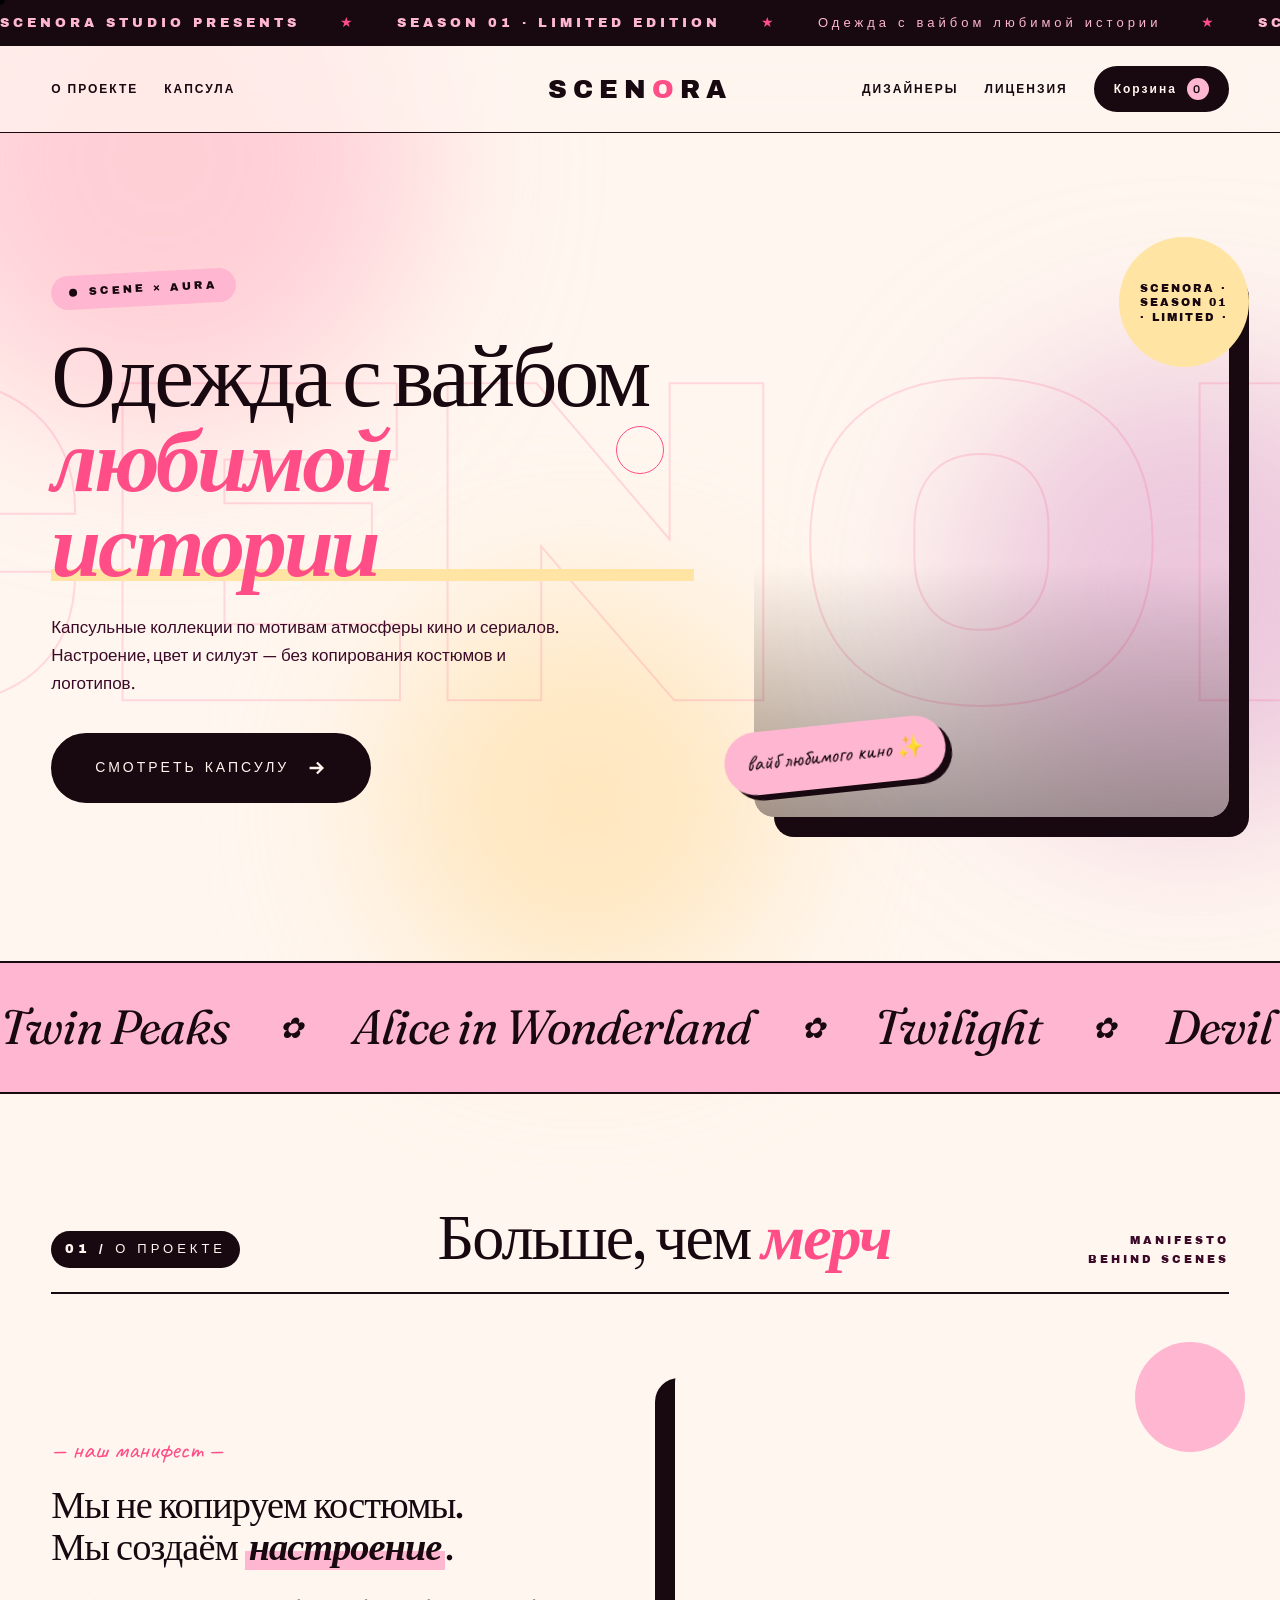
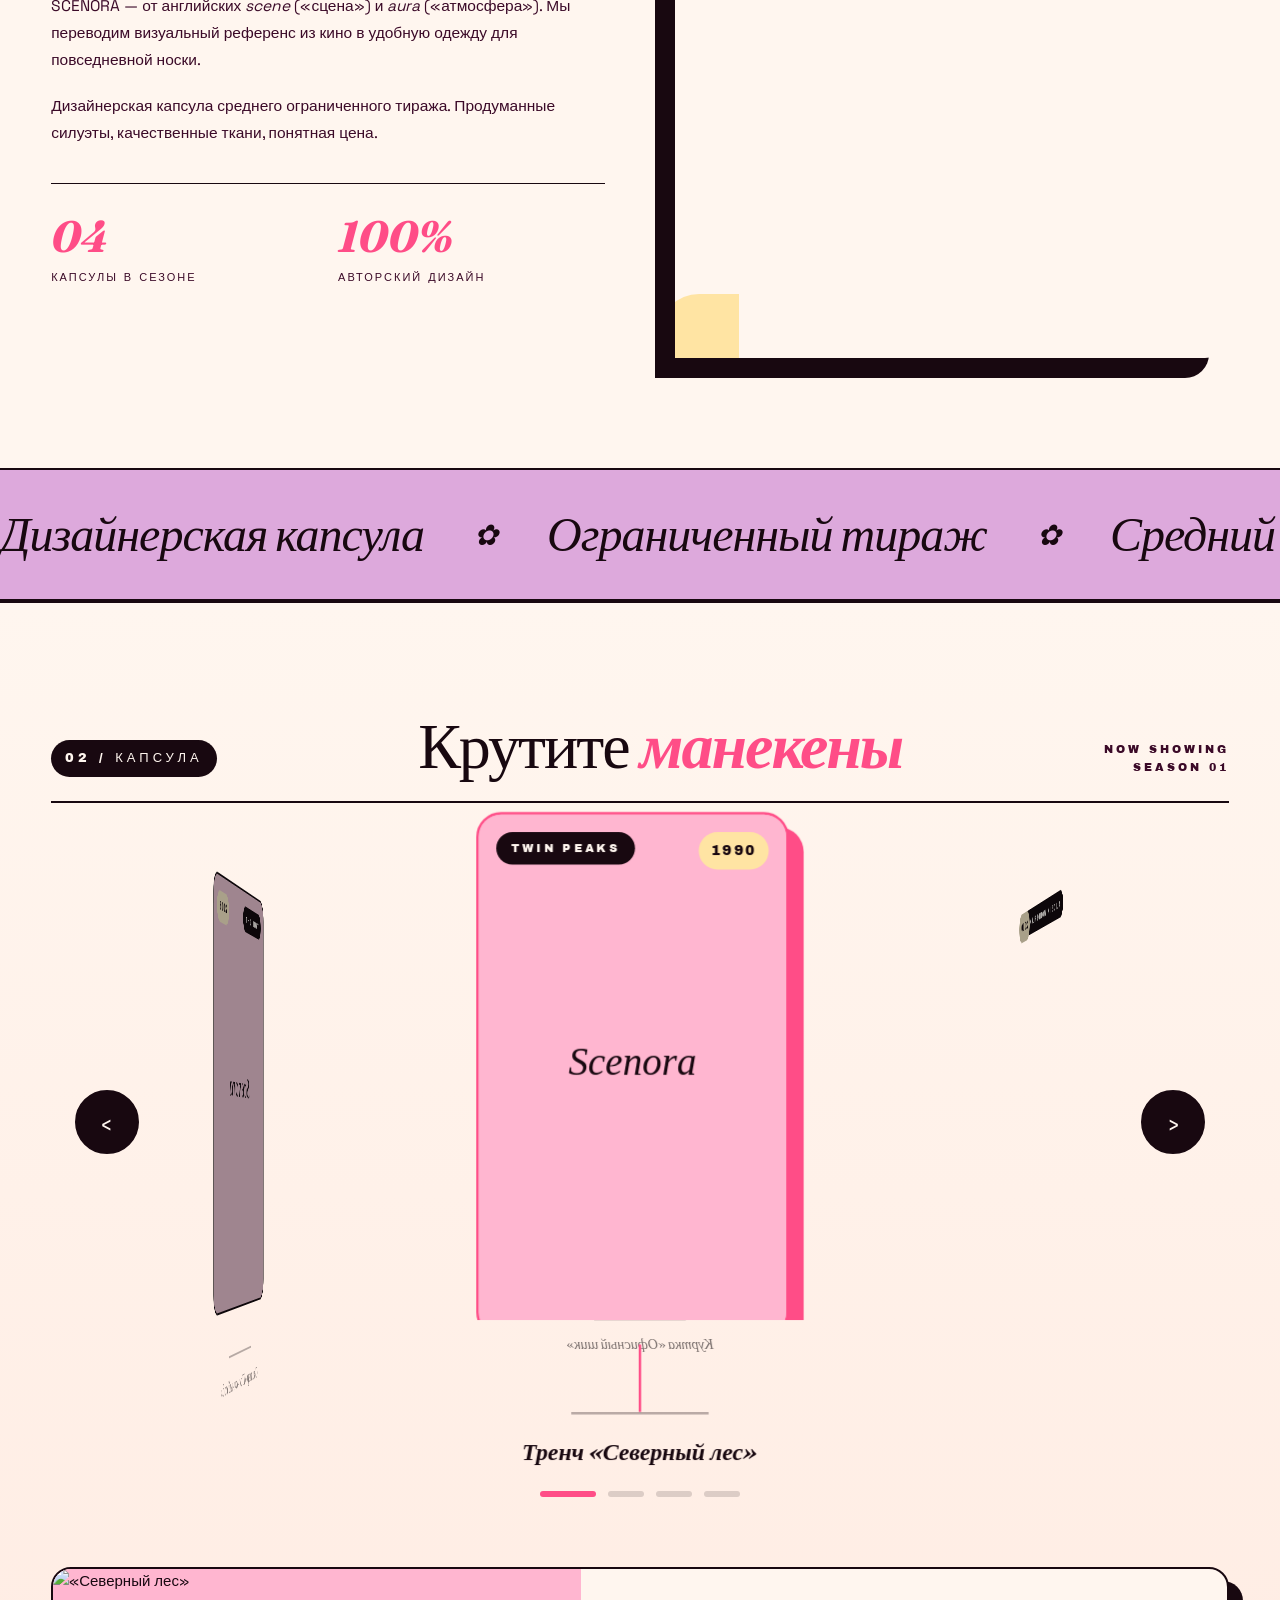
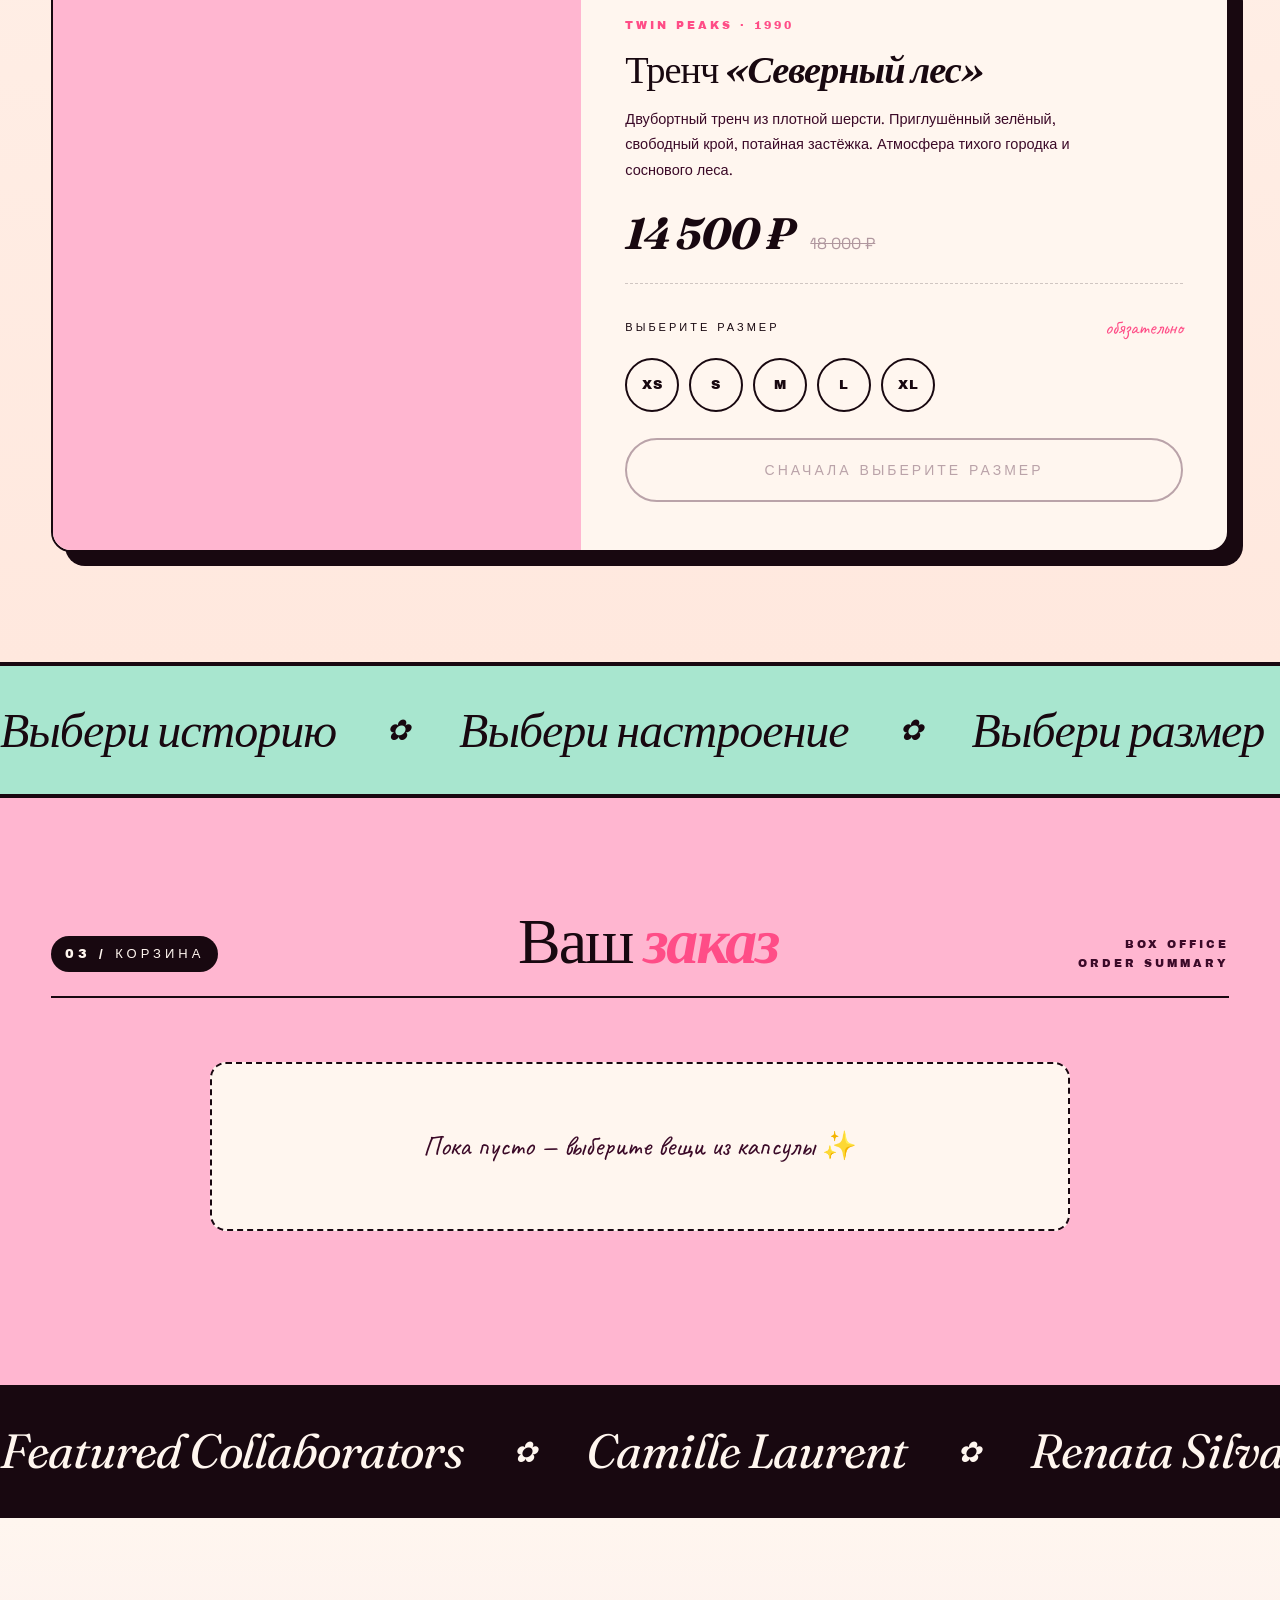
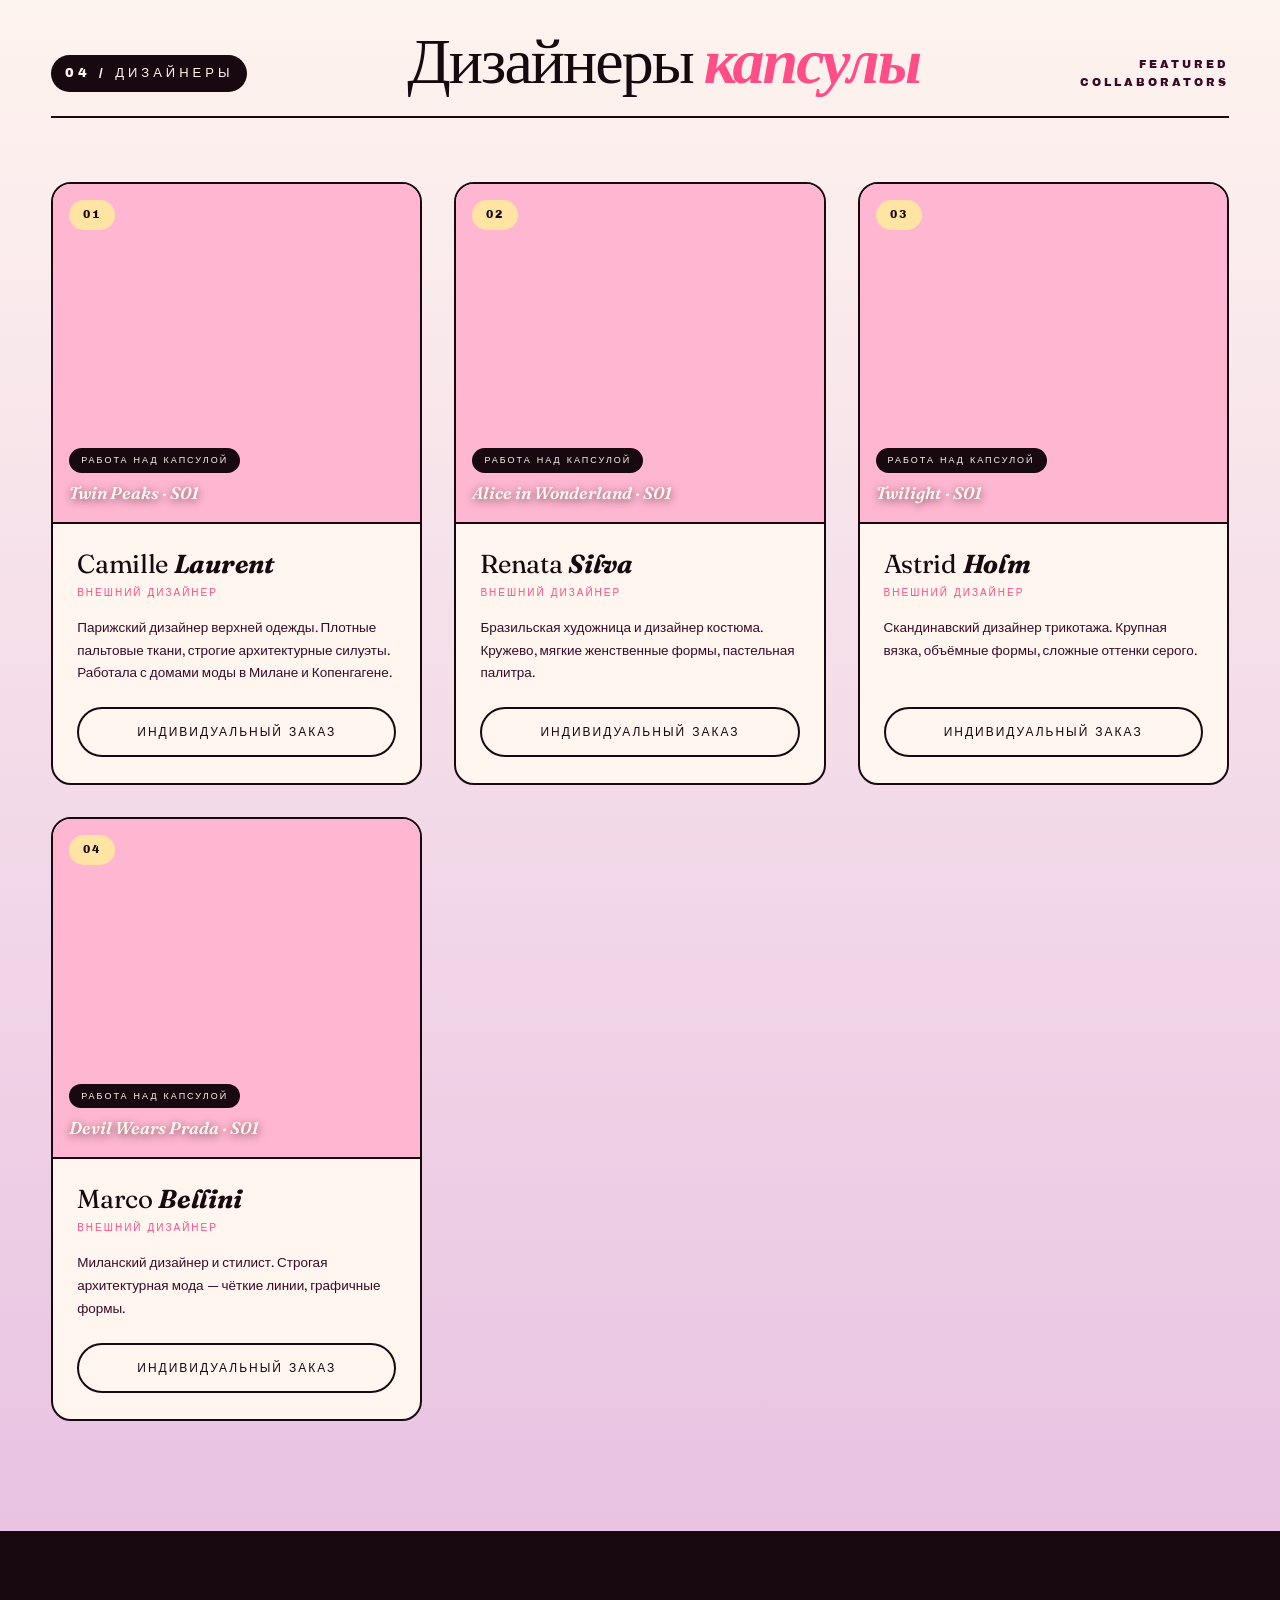
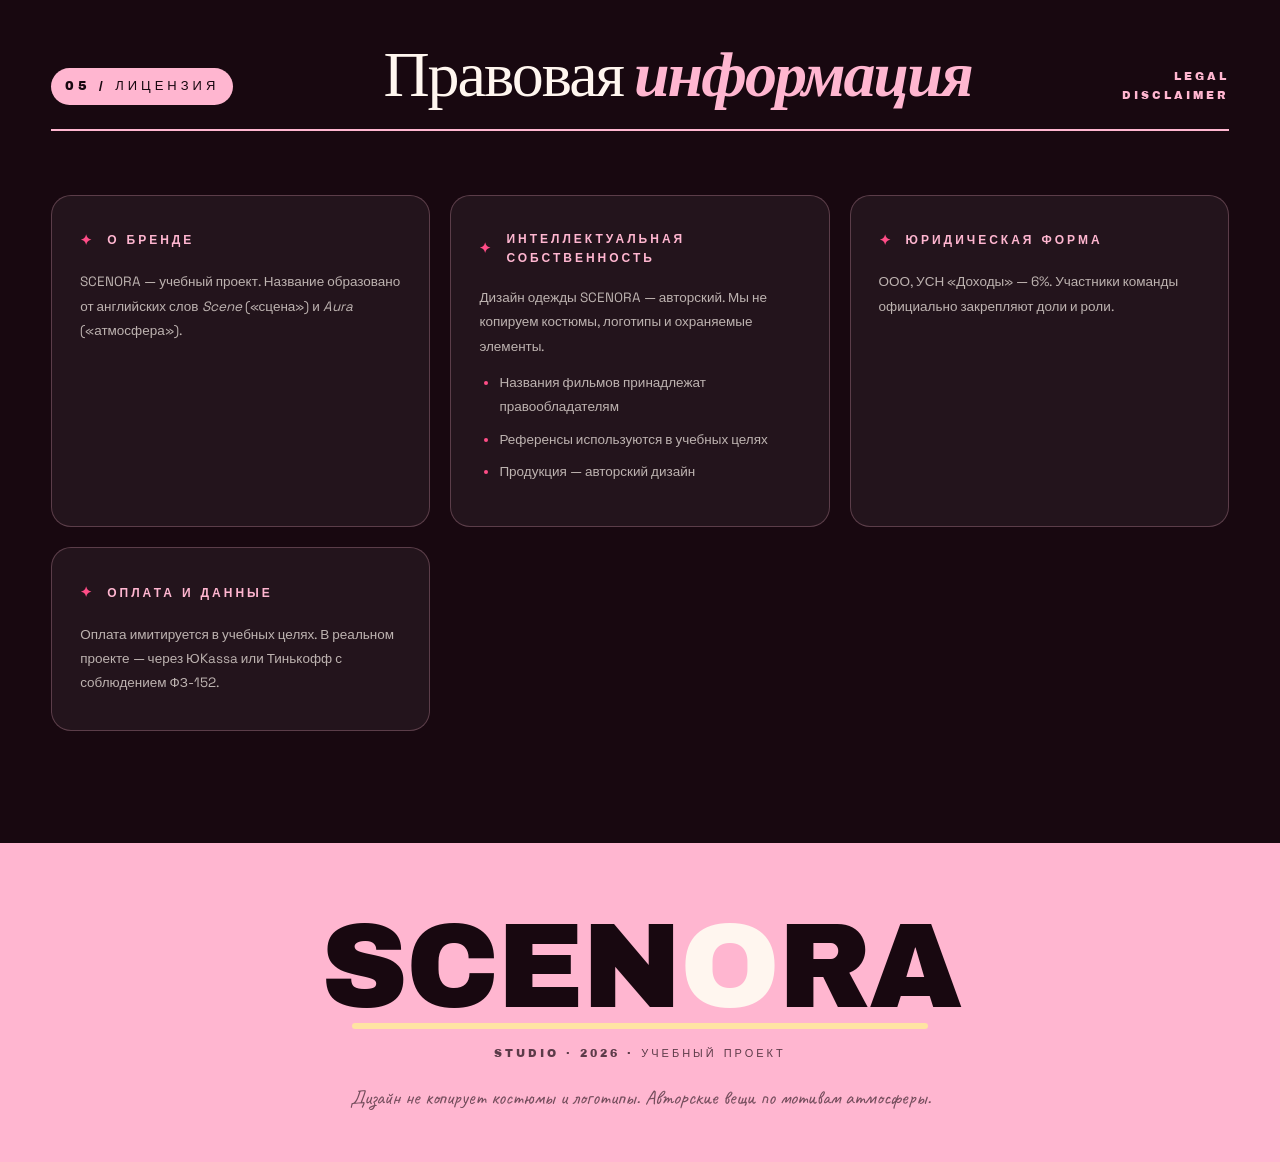
==== commit 17166fb3: "Update index.html" ====
--- a/index.html
+++ b/index.html
@@ -1,6 +1,7 @@
 <!DOCTYPE html>
 <html lang="ru">
 <head>
+  <link rel="stylesheet" href="scenora-extra.css">
 <meta charset="UTF-8">
 <meta name="viewport" content="width=device-width, initial-scale=1.0">
 <title>SCENORA — одежда с вайбом любимой истории</title>
@@ -1717,5 +1718,6 @@
 }
 setTimeout(start, 300);
 </script>
+  <script src="scenora-extra.js"></script>
 </body>
-  </html>
+</html>
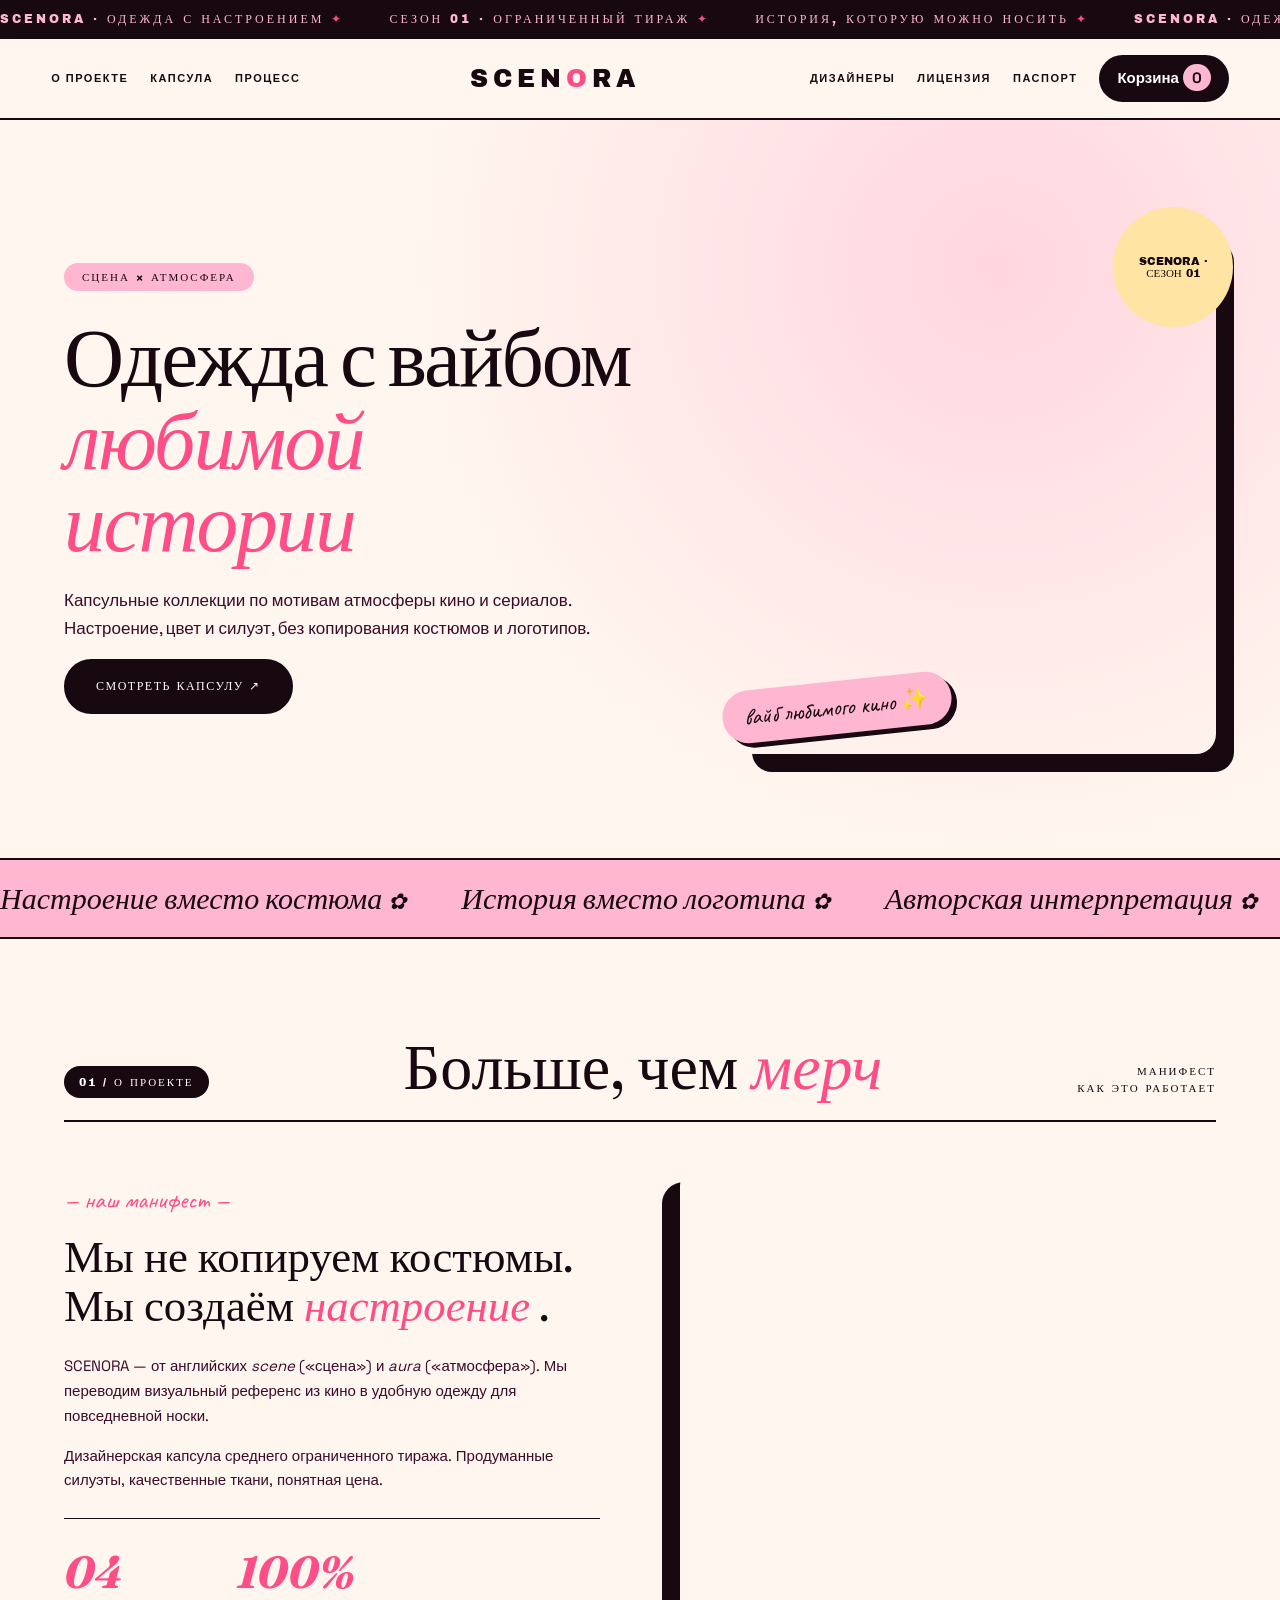
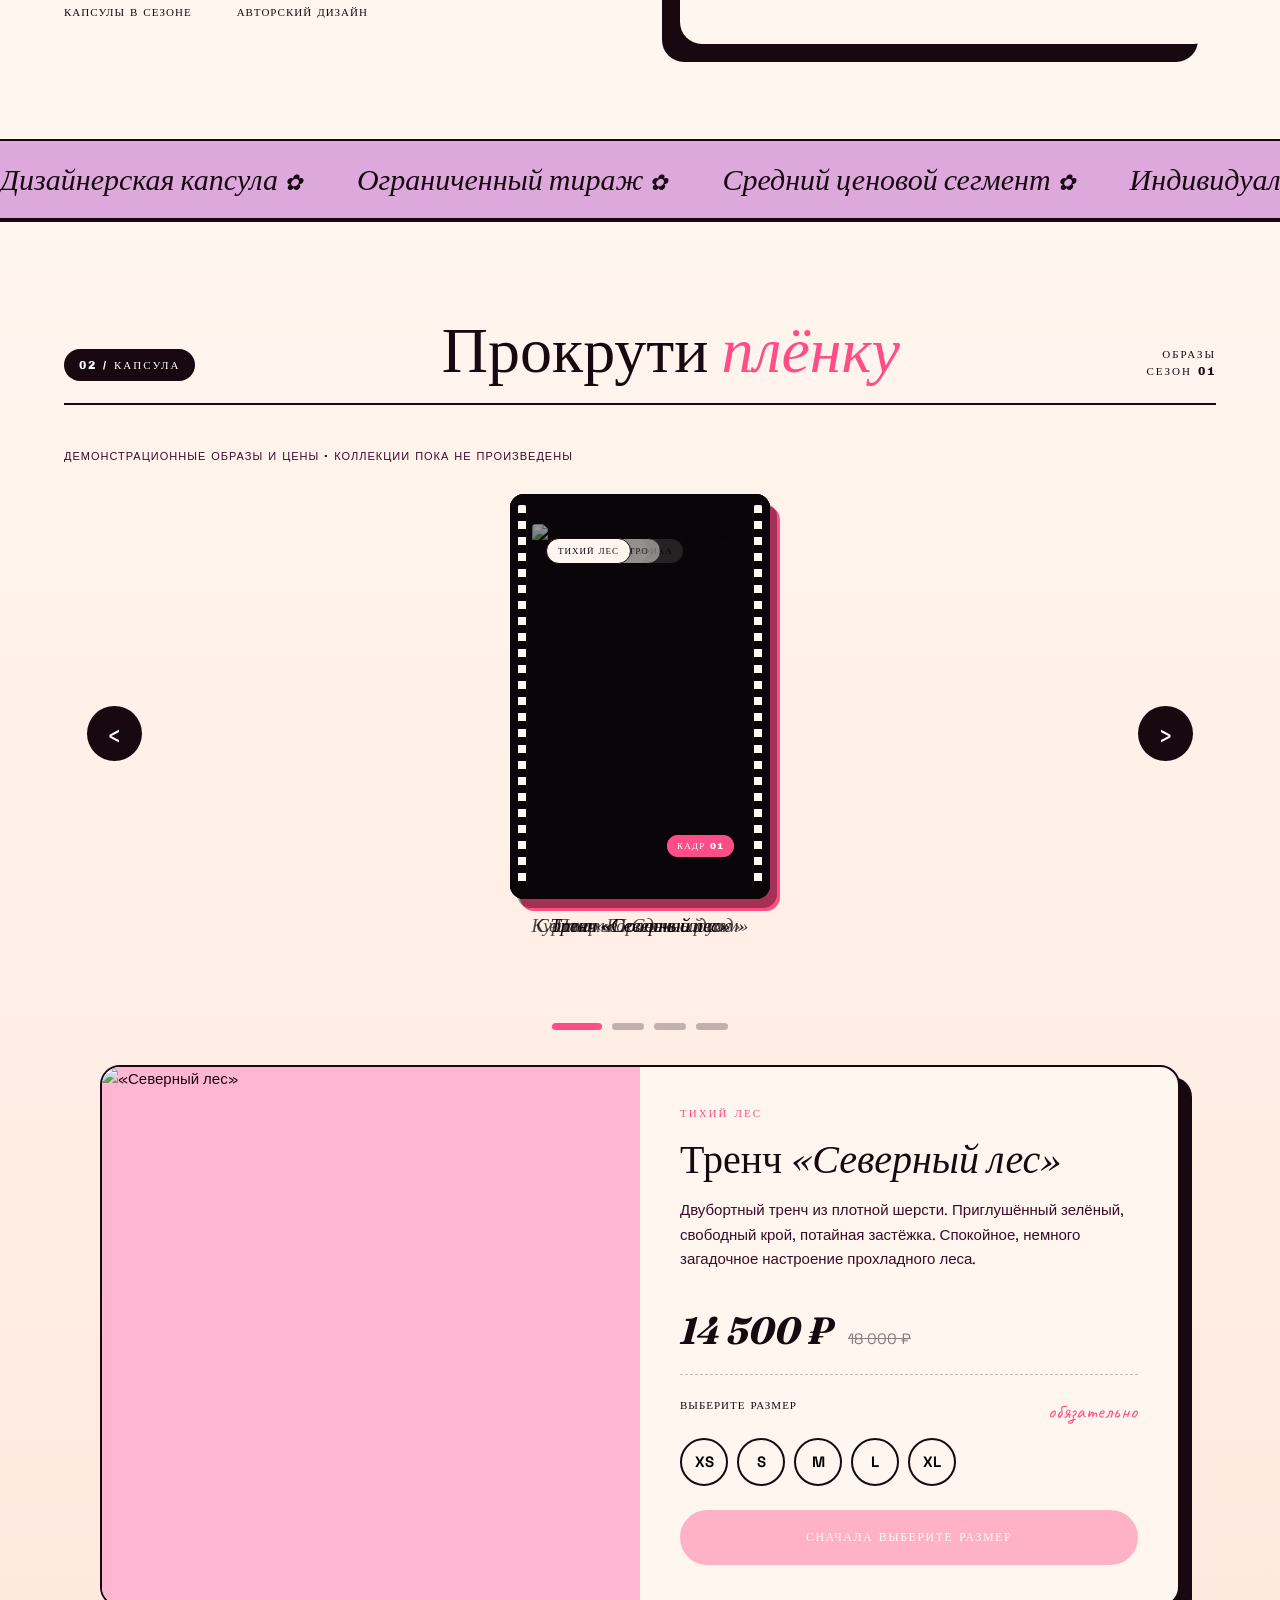
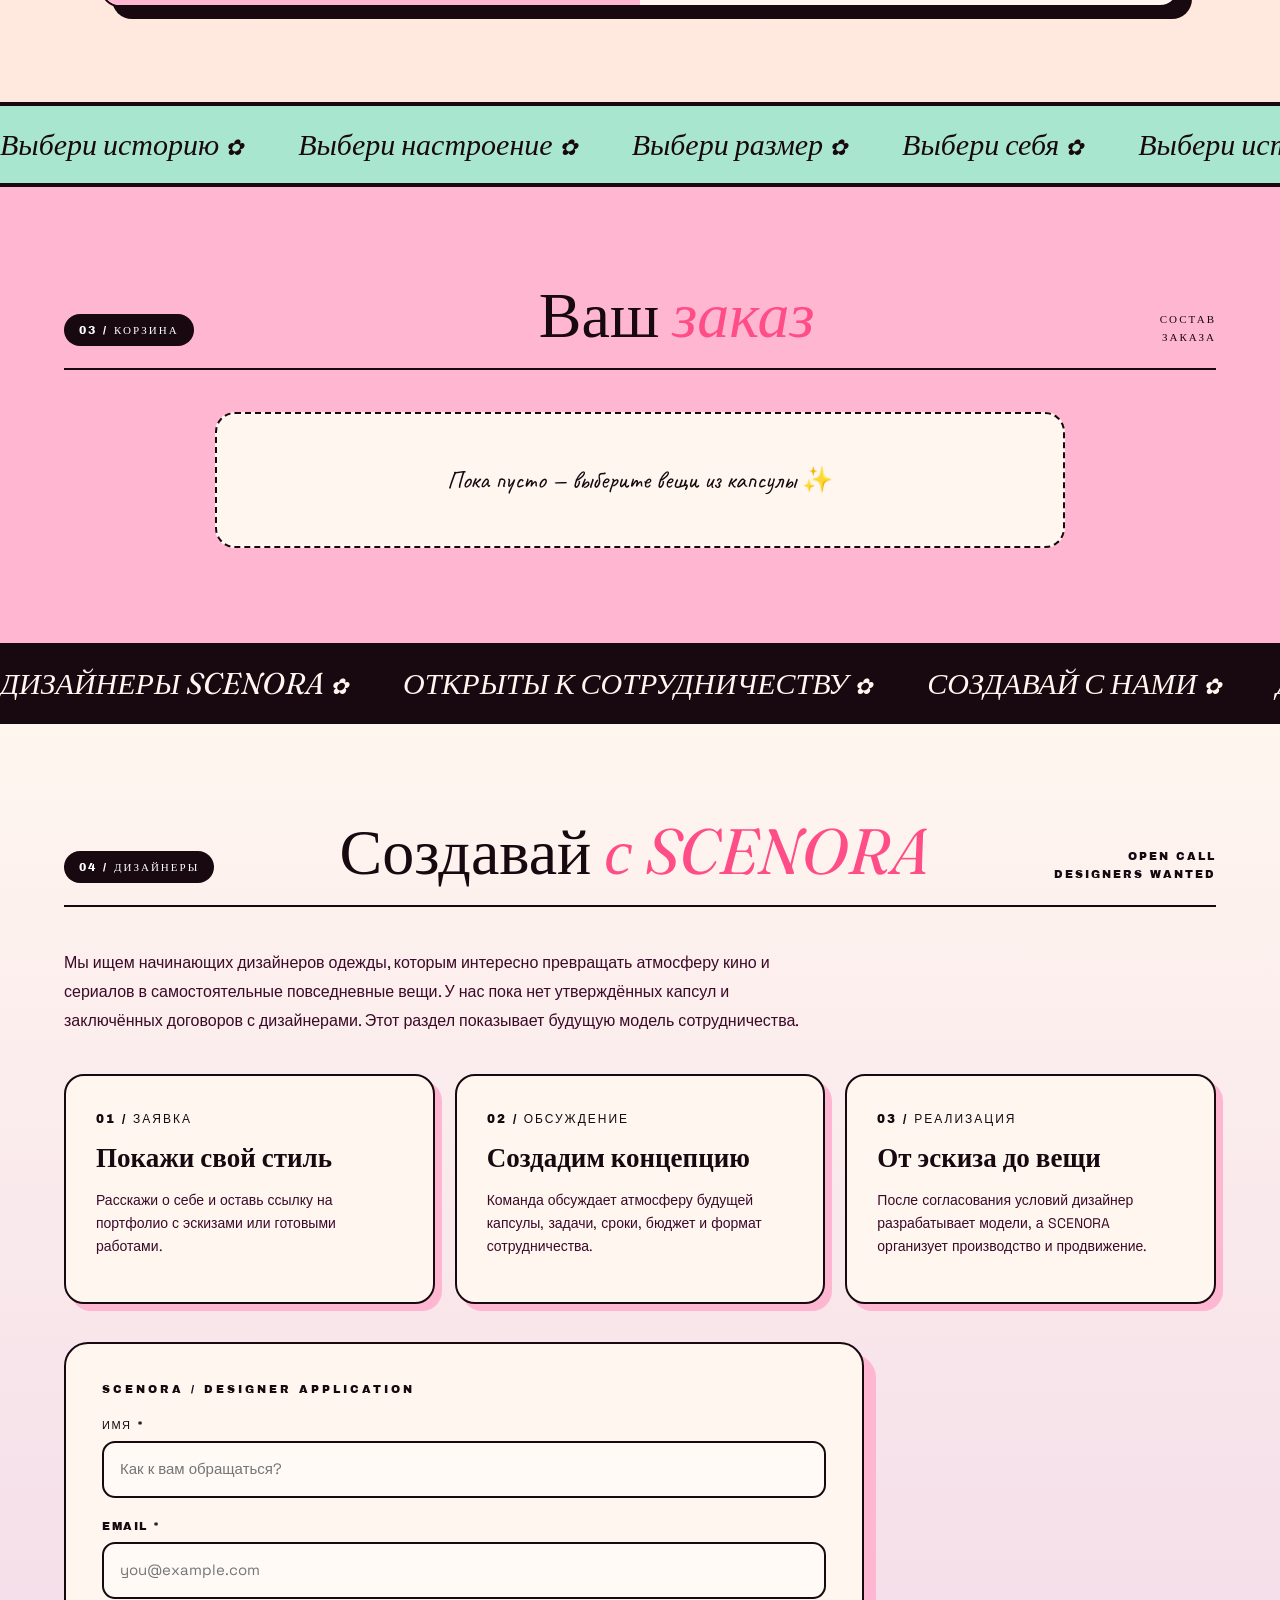
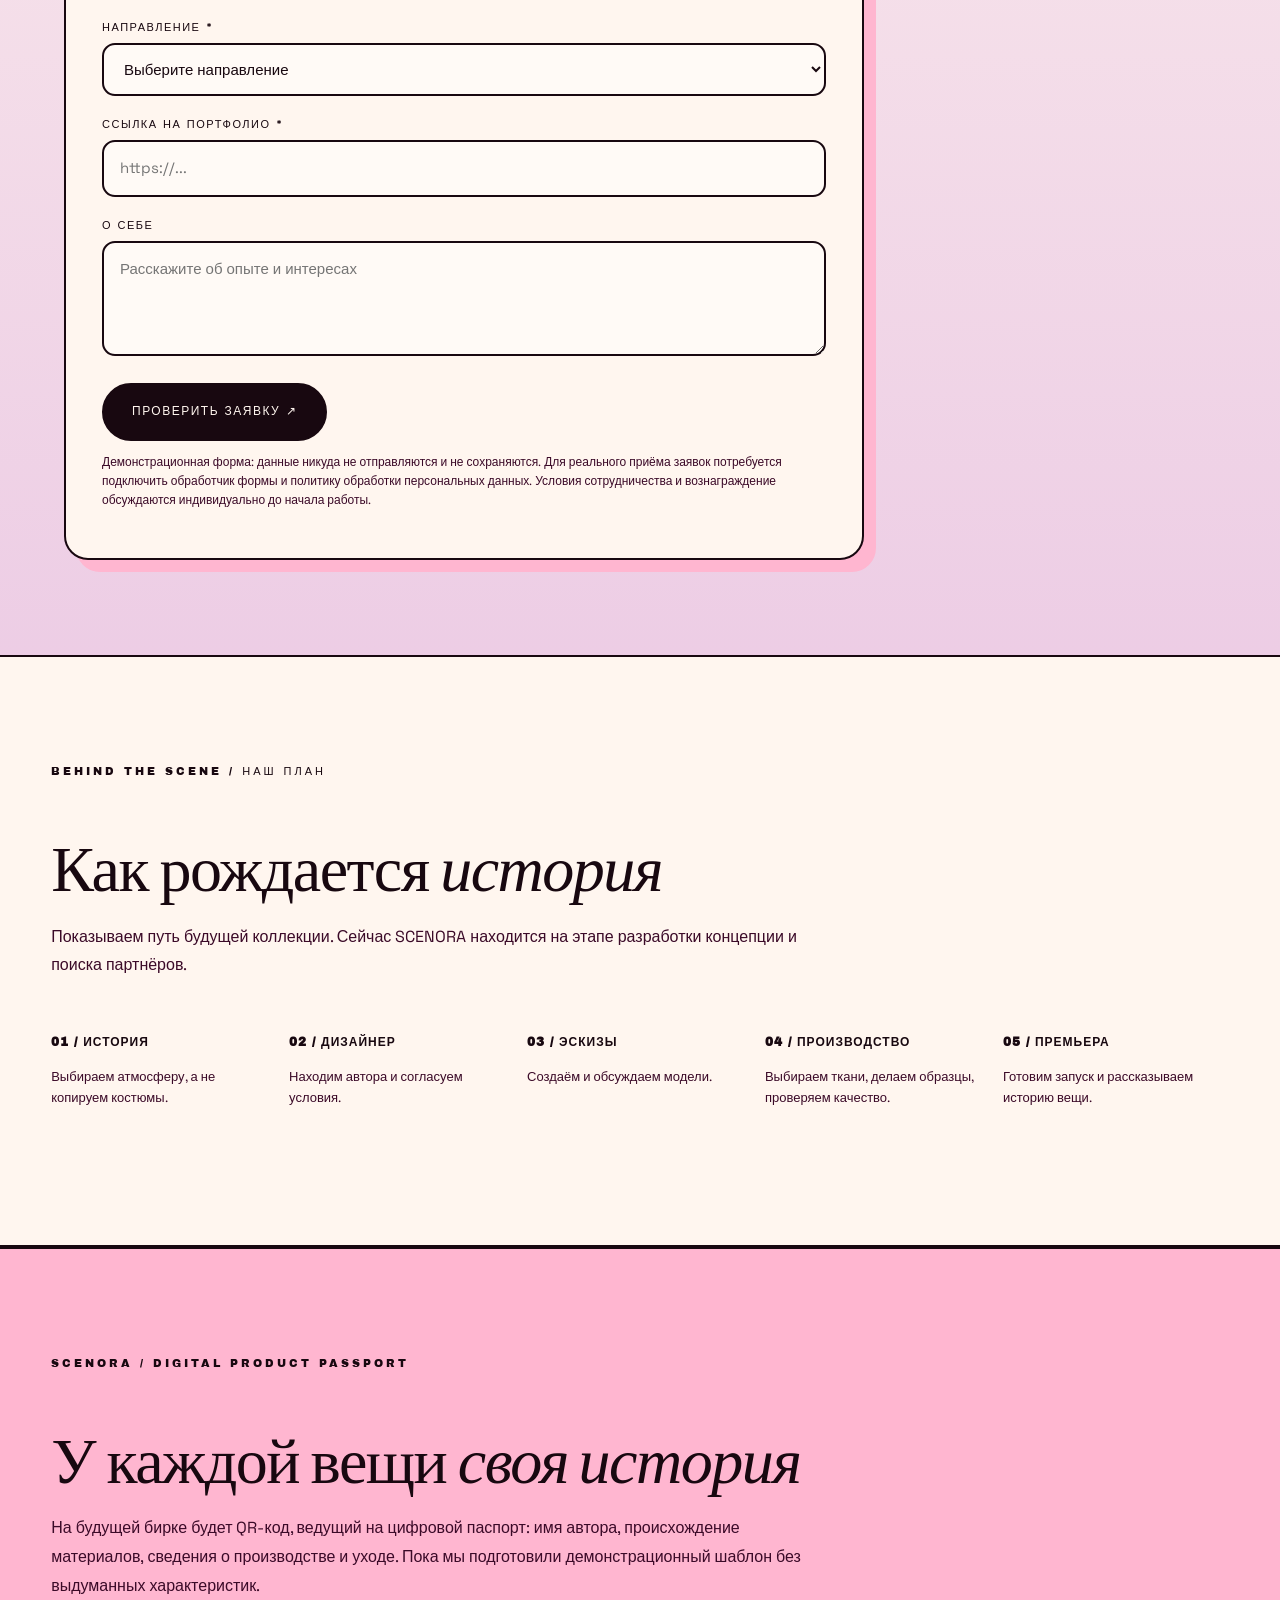
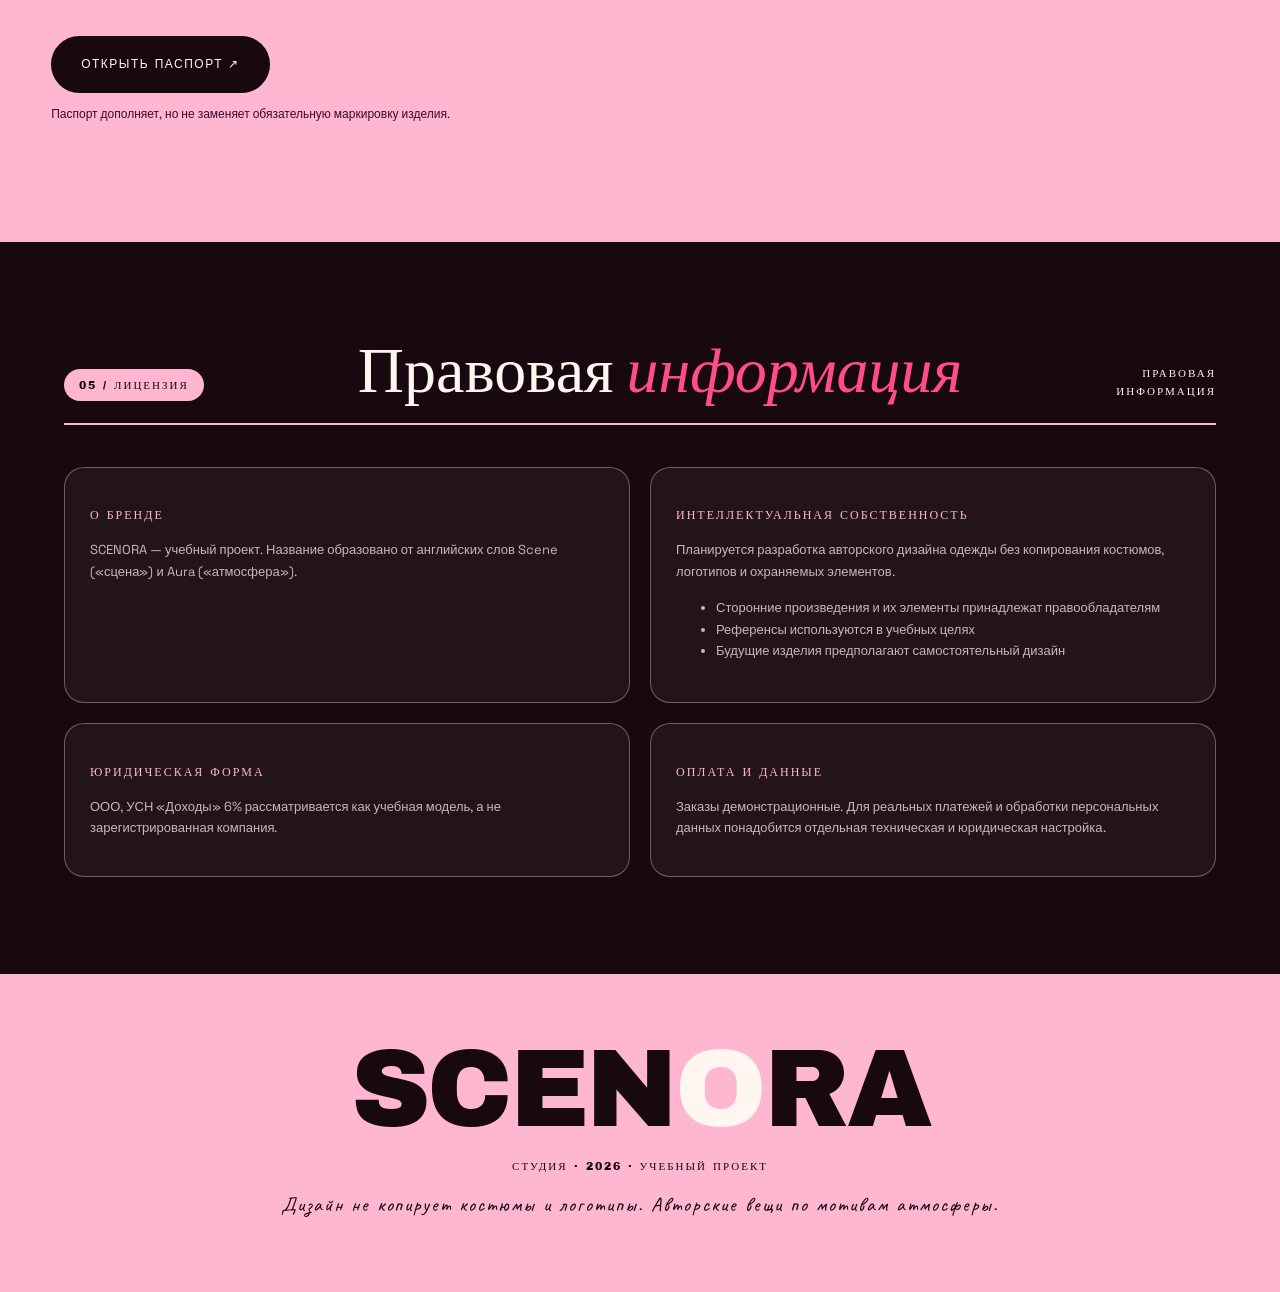
==== commit fef2dc71: "Update index.html" ====
--- a/index.html
+++ b/index.html
@@ -1,1723 +1,3209 @@
 <!DOCTYPE html>
 <html lang="ru">
 <head>
-  <link rel="stylesheet" href="scenora-extra.css">
 <meta charset="UTF-8">
-<meta name="viewport" content="width=device-width, initial-scale=1.0">
+<meta name="viewport" content="width=device-width,initial-scale=1.0">
 <title>SCENORA — одежда с вайбом любимой истории</title>
-<link href="https://fonts.googleapis.com/css2?family=Fraunces:ital,opsz,wght@0,9..144,300;0,9..144,400;0,9..144,600;0,9..144,900;1,9..144,400;1,9..144,700&family=Archivo+Black&family=Space+Grotesk:wght@400;500;700&family=Caveat:wght@600&display=swap" rel="stylesheet">
+
+<link href="https://fonts.googleapis.com/css2?family=Fraunces:ital,wght@0,300;0,400;0,700;1,400;1,700&family=Archivo+Black&family=Space+Grotesk:wght@400;500;700&family=Caveat:wght@600&display=swap" rel="stylesheet">
+
 <style>
-*{margin:0;padding:0;box-sizing:border-box}
+
+*{
+box-sizing:border-box
+}
+
+html{
+scroll-behavior:smooth
+}
+
+body{
+margin:0;
+background:#fff6ef;
+color:#180810;
+font:15px/1.65 'Space Grotesk',sans-serif;
+overflow-x:hidden
+}
+
+button,
+input,
+textarea,
+select{
+font:inherit
+}
+
+button{
+cursor:pointer
+}
+
+a{
+text-decoration:none;
+color:inherit
+}
+
 :root{
-  --pink:#FFB6D0;
-  --pink-hot:#FF4D87;
-  --pink-deep:#E22A6A;
-  --cream:#FFF6EF;
-  --cream-2:#FFE8DE;
-  --ink:#180810;
-  --plum:#3B0A28;
-  --lilac:#DDA9DC;
-  --butter:#FFE4A3;
-  --mint:#A8E6CF;
-}
-html{scroll-behavior:smooth}
-body{
-  background:var(--cream);color:var(--ink);
-  font-family:'Space Grotesk',sans-serif;
-  overflow-x:hidden;font-size:15px;line-height:1.6;
-  cursor:none;
-}
-@media (max-width:900px){ body{cursor:auto} }
-a{text-decoration:none;color:inherit}
-button{font-family:inherit;cursor:none;border:none;background:none;color:inherit}
-@media (max-width:900px){ button{cursor:pointer} }
-
-/* ЗАГРУЗОЧНЫЙ ЗАНАВЕС */
-.curtain{
-  position:fixed;inset:0;z-index:9999;
-  display:grid;grid-template-columns:1fr 1fr;
-  pointer-events:none;
-  cursor:pointer;
-}
-.curtain-side{
-  background:var(--pink-hot);position:relative;overflow:hidden;
-  transition:transform 1.4s cubic-bezier(.87,0,.13,1)
-}
-.curtain-side::after{
-  content:'';position:absolute;inset:0;
-  background:repeating-linear-gradient(
-    90deg,
-    rgba(255,255,255,.12) 0,
-    rgba(255,255,255,.12) 2px,
-    transparent 2px,
-    transparent 40px
-  )
-}
-.curtain-left{transform-origin:left}
-.curtain-right{transform-origin:right}
-.curtain.open .curtain-left{transform:translateX(-100%)}
-.curtain.open .curtain-right{transform:translateX(100%)}
-.curtain-brand{
-  position:fixed;top:50%;left:50%;transform:translate(-50%,-50%);
-  z-index:10000;
-  font-family:'Archivo Black',sans-serif;
-  font-size:clamp(2rem,7vw,5rem);
-  color:var(--cream);letter-spacing:6px;
-  transition:opacity .5s, transform .8s;
-  text-align:center;pointer-events:none
-}
-.curtain-brand small{
-  display:block;font-family:'Fraunces',serif;font-style:italic;
-  font-size:clamp(.85rem,1.5vw,1.1rem);letter-spacing:4px;
-  margin-top:14px;font-weight:300;opacity:.85
-}
-.curtain.open .curtain-brand{
-  opacity:0;transform:translate(-50%,-50%) scale(.8)
-}
-
-/* КУРСОР */
-.cursor-dot{
-  position:fixed;top:0;left:0;width:10px;height:10px;
-  background:var(--ink);border-radius:50%;
-  pointer-events:none;z-index:9998;
-  transform:translate(-50%,-50%);
-  transition:width .25s,height .25s,background .25s;
-  mix-blend-mode:difference
-}
-.cursor-ring{
-  position:fixed;top:0;left:0;width:48px;height:48px;
-  border:1.5px solid var(--pink-hot);border-radius:50%;
-  pointer-events:none;z-index:9997;
-  transform:translate(-50%,-50%);
-  transition:width .3s,height .3s,border-color .3s
-}
-.cursor-ring.hover{
-  width:70px;height:70px;border-color:var(--ink);
-  background:rgba(255,77,135,.12)
-}
-@media (max-width:900px){ .cursor-dot,.cursor-ring{display:none} }
-
-/* ФОН — МЯГКИЕ ПЯТНА */
-.blob{
-  position:fixed;border-radius:50%;filter:blur(80px);opacity:.55;
-  pointer-events:none;z-index:0;mix-blend-mode:multiply
-}
-.blob-1{
-  width:520px;height:520px;background:var(--pink);
-  top:-100px;left:-100px;animation:blobFloat 22s ease-in-out infinite
-}
-.blob-2{
-  width:460px;height:460px;background:var(--lilac);
-  top:40%;right:-140px;animation:blobFloat 26s ease-in-out infinite reverse
-}
-.blob-3{
-  width:400px;height:400px;background:var(--butter);
-  bottom:-100px;left:30%;animation:blobFloat 30s ease-in-out infinite
-}
-@keyframes blobFloat{
-  0%,100%{transform:translate(0,0) scale(1)}
-  33%{transform:translate(60px,-40px) scale(1.08)}
-  66%{transform:translate(-40px,60px) scale(.95)}
-}
-
-.wrap{position:relative;z-index:2}
-
-/* ВЕРХНЯЯ ТОНКАЯ ПОЛОСА */
+--pink:#ffb6d0;
+--hot:#ff4d87;
+--cream:#fff6ef;
+--ink:#180810;
+--plum:#3b0a28;
+--lilac:#dda9dc;
+--butter:#ffe4a3;
+--mint:#a8e6cf
+}
+
+
+/* ВЕРХНЯЯ БЕГУЩАЯ СТРОКА */
+
 .ticker{
-  background:var(--ink);color:var(--pink);
-  padding:12px 0;overflow:hidden;
-  font-family:'Archivo Black',sans-serif;
-  font-size:13px;letter-spacing:4px;
-  position:relative;z-index:5
-}
+overflow:hidden;
+background:var(--ink);
+color:var(--pink);
+padding:12px 0;
+font:12px 'Archivo Black';
+letter-spacing:3px
+}
+
 .ticker-track{
-  display:flex;gap:40px;white-space:nowrap;
-  animation:marq 35s linear infinite
-}
-@keyframes marq{from{transform:translateX(0)}to{transform:translateX(-50%)}}
-.ticker-track span{display:flex;align-items:center;gap:40px}
-.ticker-track span::after{
-  content:'★';color:var(--pink-hot);font-size:14px
-}
-
-/* ШАПКА */
+display:flex;
+width:max-content;
+gap:45px;
+white-space:nowrap;
+animation:marq 28s linear infinite
+}
+
+.ticker-track span:after{
+content:' ✦';
+color:var(--hot)
+}
+
+@keyframes marq{
+to{
+transform:translateX(-50%)
+}
+}
+
+
+/* МЕНЮ */
+
 .nav{
-  position:sticky;top:0;z-index:50;
-  padding:20px 4%;
-  display:flex;justify-content:space-between;align-items:center;
-  background:rgba(255,246,239,.7);
-  backdrop-filter:blur(20px);
-  border-bottom:1.5px solid var(--ink)
-}
-.nav-left,.nav-right{display:flex;gap:26px;align-items:center}
-.nav a.nlink{
-  font-size:12px;font-weight:700;letter-spacing:2px;
-  text-transform:uppercase;position:relative;padding:4px 0
-}
-.nav a.nlink::before{
-  content:'';position:absolute;bottom:-2px;left:0;right:0;
-  height:2px;background:var(--pink-hot);
-  transform:scaleX(0);transform-origin:right;
-  transition:.35s cubic-bezier(.87,0,.13,1)
-}
-.nav a.nlink:hover::before{transform:scaleX(1);transform-origin:left}
+position:sticky;
+top:0;
+z-index:30;
+background:#fff6efee;
+backdrop-filter:blur(18px);
+border-bottom:2px solid var(--ink);
+display:flex;
+justify-content:space-between;
+align-items:center;
+gap:20px;
+padding:16px 4%
+}
+
+.nav-left,
+.nav-right{
+display:flex;
+gap:22px;
+align-items:center
+}
+
+.nlink{
+font-weight:700;
+font-size:11px;
+letter-spacing:1.5px;
+text-transform:uppercase
+}
+
+.nlink:hover{
+color:var(--hot)
+}
+
 .brand{
-  font-family:'Archivo Black',sans-serif;
-  font-size:26px;letter-spacing:6px;
-  position:absolute;left:50%;transform:translateX(-50%);
-  color:var(--ink)
-}
-.brand span{color:var(--pink-hot)}
+font:25px 'Archivo Black';
+letter-spacing:5px
+}
+
+.brand span,
+.footer-brand span{
+color:var(--hot)
+}
+
 .cart-pill{
-  display:flex;align-items:center;gap:10px;
-  background:var(--ink);color:var(--cream);
-  padding:10px 18px;border-radius:100px;
-  font-size:12px;font-weight:700;letter-spacing:2px;
-  transition:.3s;border:2px solid var(--ink)
-}
-.cart-pill:hover{background:var(--pink-hot);border-color:var(--pink-hot);transform:scale(1.05)}
+border:0;
+border-radius:35px;
+background:var(--ink);
+color:white;
+padding:11px 18px;
+font-weight:700
+}
+
 .cart-pill b{
-  background:var(--pink);color:var(--ink);
-  min-width:22px;height:22px;border-radius:50%;
-  display:inline-flex;align-items:center;justify-content:center;
-  font-size:11px;font-weight:900
-}
-@media(max-width:900px){
-  .nav-left,.nav-right a{display:none}
-  .brand{font-size:20px;letter-spacing:4px;position:static;transform:none}
-  .nav{padding:14px 4%}
-}
-
-/* ГЕРОЙ */
+background:var(--pink);
+color:var(--ink);
+padding:4px 9px;
+border-radius:100px
+}
+
+
+/* ГЛАВНЫЙ ЭКРАН */
+
 .hero{
-  min-height:92vh;position:relative;
-  padding:60px 4% 80px;
-  display:flex;flex-direction:column;justify-content:center;
-  overflow:hidden
-}
-.hero-bg-text{
-  position:absolute;top:50%;left:50%;
-  transform:translate(-50%,-50%);
-  font-family:'Archivo Black',sans-serif;
-  font-size:clamp(200px,36vw,620px);
-  color:transparent;
-  -webkit-text-stroke:2px rgba(255,77,135,.18);
-  white-space:nowrap;pointer-events:none;
-  animation:bgSlide 30s linear infinite;
-  z-index:0;letter-spacing:-8px
-}
-@keyframes bgSlide{
-  from{transform:translate(-52%,-50%)}
-  to{transform:translate(-48%,-50%)}
-}
-.hero-inner{
-  position:relative;z-index:2;
-  max-width:1500px;margin:0 auto;width:100%;
-  display:grid;grid-template-columns:1.15fr .85fr;gap:60px;align-items:center
-}
-.hero-tag{
-  display:inline-flex;align-items:center;gap:12px;
-  background:var(--pink);color:var(--ink);
-  padding:8px 18px;border-radius:100px;
-  font-family:'Archivo Black',sans-serif;
-  font-size:11px;letter-spacing:3px;
-  transform:rotate(-3deg);
-  margin-bottom:26px;
-  animation:tagWiggle 5s ease-in-out infinite
-}
-@keyframes tagWiggle{
-  0%,100%{transform:rotate(-3deg)}
-  50%{transform:rotate(2deg)}
-}
-.hero-tag::before{
-  content:'';width:8px;height:8px;border-radius:50%;
-  background:var(--ink);animation:blink 1.4s infinite
-}
-@keyframes blink{50%{opacity:.2}}
+position:relative;
+min-height:82vh;
+padding:70px 5%;
+background:
+radial-gradient(
+circle at 78% 20%,
+#ffb6d080,
+transparent 50%
+);
+display:grid;
+grid-template-columns:1.1fr .9fr;
+gap:7%;
+align-items:center
+}
+
+.hero-tag,
+.eyebrow{
+display:inline-block;
+background:var(--pink);
+padding:8px 18px;
+border-radius:50px;
+font:11px 'Archivo Black';
+letter-spacing:2px
+}
+
 .hero h1{
-  font-family:'Fraunces',serif;
-  font-weight:300;font-size:clamp(2.6rem,7vw,6rem);
-  line-height:.95;letter-spacing:-3px;
-  margin-bottom:26px;color:var(--ink)
-}
-.hero h1 em{
-  font-style:italic;font-weight:700;
-  color:var(--pink-hot);position:relative;
-  display:inline-block
-}
-.hero h1 em::after{
-  content:'';position:absolute;
-  bottom:6px;left:0;right:0;height:12px;
-  background:var(--butter);z-index:-1;
-  transform:scaleX(0);transform-origin:left;
-  animation:underlineReveal 1.4s 1.6s forwards cubic-bezier(.87,0,.13,1)
-}
-@keyframes underlineReveal{to{transform:scaleX(1)}}
+font:300 clamp(44px,6.5vw,95px)/.99 'Fraunces';
+letter-spacing:-2px;
+margin:24px 0
+}
+
+.hero h1 em,
+.sec-title em,
+.sc-extra-heading em{
+color:var(--hot)
+}
+
 .hero p{
-  font-size:17px;line-height:1.65;
-  color:var(--plum);max-width:520px;margin-bottom:36px
-}
-.hero-cta{
-  display:inline-flex;align-items:center;gap:16px;
-  background:var(--ink);color:var(--cream);
-  padding:22px 42px;border-radius:100px;
-  font-family:'Archivo Black',sans-serif;
-  font-size:14px;letter-spacing:3px;
-  transition:.4s;border:2px solid var(--ink);
-  position:relative;overflow:hidden
-}
-.hero-cta::before{
-  content:'';position:absolute;inset:0;
-  background:var(--pink-hot);
-  border-radius:100px;
-  transform:translateY(101%);
-  transition:.5s cubic-bezier(.87,0,.13,1)
-}
-.hero-cta span,.hero-cta svg{position:relative;z-index:1}
-.hero-cta:hover{transform:translateY(-4px);box-shadow:0 20px 40px rgba(255,77,135,.3)}
-.hero-cta:hover::before{transform:translateY(0)}
-.hero-cta svg{transition:.4s}
-.hero-cta:hover svg{transform:translateX(8px)}
+font-size:17px;
+color:var(--plum);
+max-width:530px
+}
+
+.hero-cta,
+.btn-main,
+.btn-submit,
+.add-to-cart-btn,
+.btn-outline{
+display:inline-flex;
+justify-content:center;
+align-items:center;
+gap:10px;
+background:var(--ink);
+color:white;
+border:2px solid var(--ink);
+padding:18px 30px;
+border-radius:100px;
+font:12px 'Archivo Black';
+letter-spacing:1.5px;
+transition:.25s
+}
+
+.hero-cta:hover,
+.btn-main:hover,
+.btn-submit:hover,
+.add-to-cart-btn:hover,
+.btn-outline:hover{
+background:var(--hot);
+border-color:var(--hot);
+transform:translateY(-3px)
+}
 
 .hero-visual{
-  position:relative;height:560px
-}
+position:relative;
+height:530px
+}
+
 .hero-photo{
-  position:absolute;inset:0;
-  background:url('https://images.unsplash.com/photo-1515886657613-9f3515b0c78f?q=80&w=1200&auto=format&fit=crop') center/cover;
-  border-radius:20px;overflow:hidden;
-  box-shadow:20px 20px 0 var(--ink);
-  transition:.6s cubic-bezier(.34,1.56,.64,1)
-}
-.hero-photo::after{
-  content:'';position:absolute;inset:0;
-  background:linear-gradient(180deg,transparent 55%,rgba(24,8,16,.4));
-  mix-blend-mode:multiply
-}
-.hero-photo:hover{
-  transform:translate(-8px,-8px);
-  box-shadow:28px 28px 0 var(--pink-hot)
-}
+position:absolute;
+inset:0;
+background:
+url('https://images.unsplash.com/photo-1515886657613-9f3515b0c78f?q=80&w=1200&auto=format&fit=crop')
+center/cover;
+border-radius:20px;
+box-shadow:18px 18px var(--ink)
+}
+
 .hero-badge{
-  position:absolute;top:-20px;right:-20px;
-  width:130px;height:130px;border-radius:50%;
-  background:var(--butter);
-  display:flex;align-items:center;justify-content:center;
-  text-align:center;
-  font-family:'Archivo Black',sans-serif;
-  font-size:11px;letter-spacing:2px;line-height:1.3;
-  animation:spin 16s linear infinite;
-  z-index:3;padding:16px
-}
-@keyframes spin{to{transform:rotate(360deg)}}
-.hero-badge-inner{
-  animation:spin 16s linear infinite reverse
-}
+position:absolute;
+right:-17px;
+top:-17px;
+background:var(--butter);
+width:120px;
+height:120px;
+border-radius:50%;
+display:grid;
+place-items:center;
+text-align:center;
+padding:15px;
+font:11px 'Archivo Black';
+animation:spin 18s linear infinite
+}
+
 .hero-sticker{
-  position:absolute;bottom:30px;left:-30px;
-  background:var(--pink);color:var(--ink);
-  padding:14px 22px;border-radius:100px;
-  font-family:'Caveat',cursive;font-size:22px;
-  transform:rotate(-6deg);
-  z-index:4;box-shadow:6px 6px 0 var(--ink);
-  transition:.3s
-}
-.hero-sticker:hover{transform:rotate(2deg) scale(1.08)}
-
-@media(max-width:1000px){
-  .hero-inner{grid-template-columns:1fr;gap:50px}
-  .hero-visual{height:420px}
-  .hero-bg-text{font-size:40vw}
-}
-@media(max-width:600px){
-  .hero{padding:40px 5% 60px;min-height:auto}
-  .hero h1{letter-spacing:-1.5px}
-  .hero p{font-size:15px}
-  .hero-cta{padding:18px 32px;font-size:12px}
-  .hero-visual{height:360px}
-  .hero-photo{box-shadow:12px 12px 0 var(--ink)}
-  .hero-badge{width:100px;height:100px;font-size:9px;top:-14px;right:-14px}
-  .hero-sticker{font-size:18px;padding:10px 16px;bottom:16px;left:-10px}
-}
+position:absolute;
+left:-12px;
+bottom:20px;
+background:var(--pink);
+padding:12px 22px;
+border-radius:50px;
+transform:rotate(-6deg);
+box-shadow:5px 5px var(--ink);
+font:23px 'Caveat'
+}
+
+@keyframes spin{
+to{
+transform:rotate(360deg)
+}
+}
+
 
 /* БЕГУЩИЕ СТРОКИ */
+
 .marquee{
-  padding:26px 0;overflow:hidden;
-  border-top:2px solid var(--ink);border-bottom:2px solid var(--ink);
-  position:relative;z-index:3
-}
-.marquee.pink{background:var(--pink)}
-.marquee.lilac{background:var(--lilac)}
-.marquee.ink{background:var(--ink);color:var(--cream)}
-.marquee.mint{background:var(--mint)}
+padding:20px 0;
+overflow:hidden;
+border-block:2px solid var(--ink)
+}
+
+.marquee.pink{
+background:var(--pink)
+}
+
+.marquee.lilac{
+background:var(--lilac)
+}
+
+.marquee.mint{
+background:var(--mint)
+}
+
+.marquee.ink{
+background:var(--ink);
+color:var(--cream)
+}
+
 .marquee-track{
-  display:flex;gap:50px;white-space:nowrap;
-  animation:marq 30s linear infinite;
-  font-family:'Fraunces',serif;
-  font-style:italic;
-  font-size:clamp(1.6rem,4vw,3rem);
-  font-weight:400;letter-spacing:-1px
-}
-.marquee-track span{display:flex;align-items:center;gap:50px}
-.marquee-track span::after{
-  content:'✿';font-size:.6em;
-  transform:rotate(0deg);
-  animation:spin 6s linear infinite
-}
-
-/* СЕКЦИИ */
-section.sec{padding:110px 4%;position:relative;z-index:2}
-.container{max-width:1500px;margin:0 auto}
+display:flex;
+width:max-content;
+gap:55px;
+white-space:nowrap;
+animation:marq 35s linear infinite;
+font:italic 30px 'Fraunces'
+}
+
+.marquee-track span:after{
+content:' ✿';
+font-size:22px
+}
+
+
+/* ОБЩИЕ РАЗДЕЛЫ */
+
+section.sec{
+padding:95px 5%;
+position:relative
+}
+
+.container{
+max-width:1300px;
+margin:auto
+}
+
 .sec-head{
-  display:grid;grid-template-columns:auto 1fr auto;
-  gap:40px;align-items:end;
-  padding-bottom:24px;margin-bottom:64px;
-  border-bottom:2px solid var(--ink)
-}
+display:grid;
+grid-template-columns:auto 1fr auto;
+align-items:end;
+gap:25px;
+border-bottom:2px solid var(--ink);
+padding-bottom:22px;
+margin-bottom:42px
+}
+
 .sec-num{
-  font-family:'Archivo Black',sans-serif;
-  font-size:13px;letter-spacing:4px;
-  background:var(--ink);color:var(--cream);
-  padding:8px 14px;border-radius:100px
-}
+font:11px 'Archivo Black';
+letter-spacing:2px;
+background:var(--ink);
+color:white;
+border-radius:35px;
+padding:10px 15px
+}
+
 .sec-title{
-  font-family:'Fraunces',serif;font-weight:400;
-  font-size:clamp(2rem,5vw,4rem);
-  line-height:1;letter-spacing:-2px;text-align:center
-}
-.sec-title em{font-style:italic;font-weight:700;color:var(--pink-hot)}
+font:400 clamp(35px,5vw,66px)/1 'Fraunces';
+text-align:center;
+margin:0
+}
+
 .sec-tag{
-  font-family:'Archivo Black',sans-serif;
-  font-size:11px;letter-spacing:3px;
-  text-align:right;line-height:1.7;color:var(--plum)
-}
-@media(max-width:700px){
-  section.sec{padding:70px 5%}
-  .sec-head{grid-template-columns:1fr;text-align:left;gap:16px}
-  .sec-title{text-align:left;font-size:2rem}
-  .sec-tag{text-align:left}
-}
+font:11px/1.6 'Archivo Black';
+letter-spacing:2px;
+text-align:right
+}
+
 
 /* О ПРОЕКТЕ */
+
 .about-grid{
-  display:grid;grid-template-columns:1fr 1fr;gap:70px;align-items:center
-}
+display:grid;
+grid-template-columns:1fr 1fr;
+gap:7%;
+align-items:center
+}
+
 .about-text .label{
-  font-family:'Caveat',cursive;font-size:26px;
-  color:var(--pink-hot);margin-bottom:14px
-}
+font:25px 'Caveat';
+color:var(--hot)
+}
+
 .about-text h3{
-  font-family:'Fraunces',serif;font-weight:400;
-  font-size:clamp(1.8rem,3vw,2.6rem);
-  line-height:1.08;letter-spacing:-1px;
-  margin-bottom:26px
-}
+font:400 clamp(30px,3.5vw,49px)/1.1 'Fraunces';
+margin:15px 0 25px
+}
+
 .about-text h3 em{
-  font-style:italic;font-weight:700;
-  background:linear-gradient(180deg,transparent 60%,var(--pink) 60%);
-  padding:0 4px
-}
+color:var(--hot)
+}
+
 .about-text p{
-  color:var(--plum);margin-bottom:18px;
-  font-size:15.5px;line-height:1.75;max-width:520px
-}
+color:var(--plum)
+}
+
 .about-stats{
-  display:grid;grid-template-columns:1fr 1fr;gap:20px;
-  margin-top:36px;padding-top:30px;border-top:1.5px solid var(--ink)
-}
+display:flex;
+gap:45px;
+border-top:1px solid var(--ink);
+padding-top:25px;
+margin-top:25px
+}
+
 .stat b{
-  display:block;font-family:'Fraunces',serif;
-  font-style:italic;font-weight:700;
-  font-size:44px;line-height:1;color:var(--pink-hot);
-  margin-bottom:6px
-}
+display:block;
+font:italic 700 45px 'Fraunces';
+color:var(--hot)
+}
+
 .stat span{
-  font-family:'Archivo Black',sans-serif;
-  font-size:11px;letter-spacing:2px;color:var(--plum)
-}
+font:11px 'Archivo Black';
+letter-spacing:1px
+}
+
 .about-visual{
-  position:relative;height:600px
-}
+height:480px;
+position:relative
+}
+
 .about-photo{
-  position:absolute;inset:0;
-  background:url('https://images.unsplash.com/photo-1490481651871-ab68de25d43d?q=80&w=1200&auto=format&fit=crop') center/cover;
-  border-radius:24px 24px 24px 0;
-  box-shadow:-20px 20px 0 var(--ink)
-}
-.about-photo::before{
-  content:'';position:absolute;top:-16px;right:-16px;
-  width:110px;height:110px;
-  background:var(--pink);border-radius:50%;
-  z-index:-1
-}
-.about-photo::after{
-  content:'';position:absolute;bottom:-16px;left:-16px;
-  width:80px;height:80px;
-  background:var(--butter);
-  border-radius:50% 0 0 0;
-  z-index:-1
-}
-@media(max-width:1000px){
-  .about-grid{grid-template-columns:1fr;gap:40px}
-  .about-visual{height:420px}
-}
-
-/* КАРУСЕЛЬ */
+position:absolute;
+inset:0;
+background:
+url('https://images.unsplash.com/photo-1490481651871-ab68de25d43d?q=80&w=1200&auto=format&fit=crop')
+center/cover;
+border-radius:22px;
+box-shadow:-18px 18px var(--ink)
+}
+
+
+/* КАПСУЛА */
+
 .carousel-sec{
-  background:linear-gradient(180deg,var(--cream) 0%,var(--cream-2) 100%);
-  border-top:2px solid var(--ink);border-bottom:2px solid var(--ink)
-}
+background:
+linear-gradient(
+var(--cream),
+#ffe8de
+);
+border-block:2px solid var(--ink)
+}
+
 .carousel-wrap{
-  position:relative;max-width:1200px;margin:0 auto;
-  height:580px;perspective:2000px;
-  touch-action:pan-y
-}
+position:relative;
+height:535px;
+perspective:1900px;
+overflow:hidden
+}
+
+
+/* 3D КАРУСЕЛЬ */
+
 .carousel-stage{
-  position:absolute;top:0;left:50%;width:250px;height:100%;
-  transform-style:preserve-3d;
-  transition:transform 1.1s cubic-bezier(.25,1,.5,1);
-  transform:translateX(-50%) rotateY(0)
-}
+position:absolute;
+top:0;
+left:50%;
+width:260px;
+height:100%;
+transform-style:preserve-3d;
+transition:
+transform .9s cubic-bezier(.25,1,.5,1)
+}
+
+
+/* КАДР ПЛЁНКИ */
+
 .mannequin{
-  position:absolute;top:20px;left:0;width:250px;height:500px;
-  transform-style:preserve-3d;cursor:pointer;transition:.5s
-}
+position:absolute;
+top:18px;
+left:0;
+width:260px;
+cursor:pointer;
+transition:
+filter .35s,
+opacity .35s
+}
+
 .mq-body{
-  position:relative;width:100%;height:420px;
-  background:var(--pink);overflow:hidden;
-  border:2px solid var(--ink);border-radius:20px;
-  transition:.5s;box-shadow:0 0 0 var(--pink-hot)
-}
+position:relative;
+height:405px;
+padding:28px 20px;
+background:var(--ink);
+border:2px solid var(--ink);
+border-radius:14px;
+overflow:hidden;
+box-shadow:
+7px 9px 0 #18081033
+}
+
+
+/* ПЕРФОРАЦИЯ ПЛЁНКИ */
+
+.mq-body:before,
+.mq-body:after{
+content:'';
+position:absolute;
+z-index:3;
+top:9px;
+bottom:9px;
+width:8px;
+background:
+repeating-linear-gradient(
+to bottom,
+var(--cream) 0 8px,
+transparent 8px 16px
+);
+border-radius:2px
+}
+
+.mq-body:before{
+left:6px
+}
+
+.mq-body:after{
+right:6px
+}
+
+
+/* ФОТО */
+
 .mq-body img{
-  width:100%;height:100%;object-fit:cover;
-  transition:.6s
-}
+width:100%;
+height:100%;
+object-fit:cover;
+border-radius:4px;
+display:block
+}
+
+
+/* НАСТРОЕНИЕ */
+
 .mq-vibe{
-  position:absolute;top:14px;left:14px;
-  background:var(--ink);color:var(--cream);
-  padding:6px 12px;border-radius:100px;
-  font-family:'Archivo Black',sans-serif;
-  font-size:9px;letter-spacing:2px;z-index:2
-}
-.mq-year{
-  position:absolute;top:14px;right:14px;
-  font-family:'Archivo Black',sans-serif;
-  font-size:11px;letter-spacing:2px;
-  background:var(--butter);color:var(--ink);
-  padding:6px 10px;border-radius:100px;z-index:2
-}
-.mannequin .mq-pole{
-  width:2px;height:44px;background:var(--ink);
-  margin:0 auto;opacity:.4
-}
-.mannequin .mq-base{
-  width:110px;height:2px;background:var(--ink);
-  margin:0 auto;opacity:.3
-}
-.mannequin .mq-label{
-  text-align:center;margin-top:14px;
-  font-family:'Fraunces',serif;font-style:italic;
-  font-size:17px;color:rgba(24,8,16,.55);transition:.4s
-}
+position:absolute;
+left:34px;
+top:42px;
+z-index:4;
+border-radius:24px;
+padding:7px 11px;
+font:9px 'Archivo Black';
+letter-spacing:1px;
+background:var(--cream);
+color:var(--ink);
+border:1px solid var(--ink)
+}
+
+
+/* НОМЕР КАДРА */
+
+.mq-frame{
+position:absolute;
+right:34px;
+bottom:40px;
+z-index:4;
+background:var(--hot);
+color:white;
+border-radius:24px;
+padding:6px 10px;
+font:9px 'Archivo Black';
+letter-spacing:1.2px
+}
+
+
+/* НАЗВАНИЕ ВЕЩИ */
+
+.mq-label{
+text-align:center;
+font:italic 19px 'Fraunces';
+margin-top:14px
+}
+
 .mannequin.active .mq-body{
-  border-color:var(--pink-hot);
-  box-shadow:12px 12px 0 var(--pink-hot);
-  transform:translate(-6px,-6px)
-}
-.mannequin.active .mq-body img{transform:scale(1.05)}
-.mannequin.active .mq-label{color:var(--ink);font-size:19px;font-weight:700}
-.mannequin.active .mq-pole{opacity:1;height:54px;background:var(--pink-hot)}
+box-shadow:
+10px 12px 0 var(--hot)
+}
+
+
+/* СТРЕЛКИ */
 
 .carousel-controls{
-  position:absolute;top:44%;transform:translateY(-50%);
-  width:64px;height:64px;border-radius:50%;
-  background:var(--ink);color:var(--cream);
-  display:flex;align-items:center;justify-content:center;
-  font-size:24px;transition:.35s;z-index:10;
-  border:2px solid var(--ink)
-}
-.carousel-controls:hover{
-  background:var(--pink-hot);border-color:var(--pink-hot);
-  transform:translateY(-50%) scale(1.12)
-}
-.nav-prev{left:2%}
-.nav-next{right:2%}
+position:absolute;
+top:43%;
+z-index:5;
+border:0;
+border-radius:50%;
+width:55px;
+height:55px;
+background:var(--ink);
+color:white;
+font-size:28px;
+display:grid;
+place-items:center
+}
+
+.nav-prev{
+left:2%
+}
+
+.nav-next{
+right:2%
+}
+
+
+/* ТОЧКИ */
+
 .carousel-dots{
-  display:flex;gap:12px;justify-content:center;margin-top:44px
-}
+display:flex;
+gap:10px;
+justify-content:center;
+margin:12px 0 35px
+}
+
 .dot-btn{
-  width:36px;height:6px;border-radius:100px;
-  background:rgba(24,8,16,.15);transition:.4s;padding:0
-}
-.dot-btn.active{background:var(--pink-hot);width:56px}
-
-/* ДЕТАЛЬ ПАНЕЛЬ */
+width:32px;
+height:7px;
+background:#18081044;
+border:0;
+border-radius:20px;
+transition:.25s
+}
+
+.dot-btn.active{
+background:var(--hot);
+width:50px
+}
+
+
+/* ДЕТАЛИ ТОВАРА */
+
 .detail-panel{
-  max-width:1180px;margin:70px auto 0;
-  background:var(--cream);border:2px solid var(--ink);
-  border-radius:20px;overflow:hidden;
-  display:grid;grid-template-columns:.9fr 1.1fr;
-  box-shadow:14px 14px 0 var(--ink)
-}
+max-width:1080px;
+margin:35px auto 0;
+border:2px solid var(--ink);
+border-radius:20px;
+background:var(--cream);
+overflow:hidden;
+box-shadow:12px 12px var(--ink);
+display:grid;
+grid-template-columns:1fr 1fr
+}
+
 .detail-img{
-  background:var(--pink);position:relative;min-height:520px
-}
+position:relative;
+min-height:480px;
+background:var(--pink)
+}
+
 .detail-img img{
-  width:100%;height:100%;object-fit:cover;position:absolute;inset:0
-}
-.detail-info{padding:48px 44px;display:flex;flex-direction:column}
+position:absolute;
+inset:0;
+width:100%;
+height:100%;
+object-fit:cover
+}
+
+.detail-info{
+padding:40px
+}
+
 .detail-info .vibe{
-  font-family:'Archivo Black',sans-serif;
-  font-size:11px;letter-spacing:3px;color:var(--pink-hot);
-  margin-bottom:14px
-}
+color:var(--hot);
+font:11px 'Archivo Black';
+letter-spacing:2px
+}
+
 .detail-info h3{
-  font-family:'Fraunces',serif;font-weight:400;
-  font-size:clamp(1.8rem,3vw,2.6rem);
-  line-height:1.05;letter-spacing:-1px;margin-bottom:18px
-}
-.detail-info h3 em{font-style:italic;font-weight:700}
+font:400 40px 'Fraunces';
+margin:15px 0
+}
+
 .detail-info .desc{
-  color:var(--plum);font-size:14.5px;line-height:1.75;
-  margin-bottom:28px;max-width:500px
-}
-.detail-info .price-row{
-  display:flex;align-items:baseline;gap:16px;
-  padding-bottom:26px;margin-bottom:28px;
-  border-bottom:1.5px dashed rgba(24,8,16,.2)
-}
-.detail-info .price{
-  font-family:'Fraunces',serif;font-style:italic;font-weight:700;
-  font-size:44px;line-height:1;color:var(--ink);letter-spacing:-1px
-}
-.detail-info .price-old{
-  text-decoration:line-through;color:var(--plum);
-  opacity:.4;font-size:16px
-}
-.size-block{margin-bottom:26px}
+color:var(--plum)
+}
+
+.price-row{
+border-bottom:1px dashed #bbb;
+padding:20px 0;
+display:flex;
+gap:15px;
+align-items:baseline
+}
+
+.price{
+font:italic 700 38px 'Fraunces'
+}
+
+.price-old{
+text-decoration:line-through;
+opacity:.5
+}
+
+.size-block{
+margin:24px 0
+}
+
 .size-label{
-  font-family:'Archivo Black',sans-serif;
-  font-size:11px;letter-spacing:3px;
-  margin-bottom:14px;display:flex;
-  justify-content:space-between;align-items:center
-}
-.size-label .hint{
-  font-family:'Caveat',cursive;font-size:20px;
-  color:var(--pink-hot);letter-spacing:0
-}
-.sizes{display:flex;gap:10px;flex-wrap:wrap}
+display:flex;
+justify-content:space-between;
+font:11px 'Archivo Black';
+letter-spacing:1px;
+margin-bottom:14px
+}
+
+.hint{
+font:20px 'Caveat';
+color:var(--hot)
+}
+
+.sizes{
+display:flex;
+flex-wrap:wrap;
+gap:9px
+}
+
 .size-btn{
-  min-width:54px;height:54px;padding:0 12px;
-  background:transparent;border:2px solid var(--ink);
-  border-radius:100px;font-family:'Archivo Black',sans-serif;
-  font-size:13px;letter-spacing:1px;
-  transition:.3s;display:flex;align-items:center;justify-content:center
-}
-.size-btn:hover{transform:translateY(-3px);box-shadow:0 6px 0 var(--pink-hot);border-color:var(--pink-hot)}
+min-width:48px;
+height:48px;
+border:2px solid var(--ink);
+border-radius:50px;
+background:transparent;
+font-weight:700
+}
+
 .size-btn.selected{
-  background:var(--ink);color:var(--cream);
-  transform:translateY(-3px);
-  box-shadow:0 6px 0 var(--pink-hot)
-}
+background:var(--ink);
+color:white
+}
+
 .add-to-cart-btn{
-  width:100%;padding:22px;border-radius:100px;
-  background:var(--pink-hot);color:var(--cream);
-  font-family:'Archivo Black',sans-serif;
-  font-size:14px;letter-spacing:3px;
-  border:2px solid var(--pink-hot);
-  transition:.3s;position:relative;overflow:hidden
-}
-.add-to-cart-btn:hover:not(:disabled){
-  transform:translateY(-3px);
-  box-shadow:0 10px 0 var(--ink);
-  background:var(--ink);border-color:var(--ink)
-}
+background:var(--hot);
+border-color:var(--hot);
+width:100%
+}
+
 .add-to-cart-btn:disabled{
-  opacity:.35;cursor:not-allowed;
-  background:transparent;color:var(--plum);border-color:var(--plum)
-}
-@media(max-width:1000px){
-  .carousel-wrap{height:500px}
-  .mannequin{width:200px;height:420px}
-  .mq-body{height:340px}
-  .detail-panel{grid-template-columns:1fr}
-  .detail-img{min-height:380px}
-}
-@media(max-width:600px){
-  .carousel-wrap{height:440px}
-  .mannequin{width:170px;height:360px}
-  .mq-body{height:280px}
-  .carousel-controls{width:48px;height:48px;font-size:18px}
-  .detail-info{padding:32px 22px}
-  .detail-info .price{font-size:34px}
-  .size-btn{min-width:46px;height:46px;font-size:11px}
-}
+opacity:.4;
+cursor:not-allowed
+}
+
 
 /* КОРЗИНА */
+
 .cart-sec{
-  background:var(--pink);border-top:2px solid var(--ink)
-}
-#cart-items{max-width:860px;margin:0 auto 44px}
+background:var(--pink);
+border-top:2px solid var(--ink)
+}
+
+#cart-items{
+max-width:850px;
+margin:auto
+}
+
 .cart-item{
-  display:flex;justify-content:space-between;align-items:center;
-  padding:22px 26px;margin-bottom:14px;
-  background:var(--cream);border:2px solid var(--ink);
-  border-radius:16px;transition:.35s
-}
-.cart-item:hover{
-  transform:translate(-4px,-4px);box-shadow:6px 6px 0 var(--ink)
-}
+background:var(--cream);
+border:2px solid var(--ink);
+border-radius:16px;
+padding:20px;
+margin:10px 0;
+display:flex;
+justify-content:space-between;
+align-items:center;
+gap:20px
+}
+
 .cart-item h4{
-  font-family:'Fraunces',serif;font-style:italic;
-  font-size:20px;font-weight:600;margin-bottom:6px
-}
+font:italic 700 22px 'Fraunces';
+margin:0 0 7px
+}
+
 .cart-item small{
-  color:var(--plum);font-size:12px;
-  font-family:'Archivo Black',sans-serif;letter-spacing:1px
-}
-.cart-item .size-tag{
-  display:inline-block;margin-left:10px;
-  padding:3px 12px;background:var(--ink);color:var(--cream);
-  border-radius:100px;font-family:'Archivo Black',sans-serif;
-  font-size:10px;letter-spacing:2px
-}
+font-size:12px
+}
+
+.size-tag{
+background:var(--ink);
+color:white;
+padding:3px 10px;
+border-radius:20px;
+font:10px 'Archivo Black'
+}
+
 .cart-remove{
-  color:var(--ink);font-size:22px;padding:8px 14px;
-  transition:.35s;font-weight:900
-}
-.cart-remove:hover{color:var(--pink-hot);transform:rotate(90deg) scale(1.2)}
+border:0;
+background:transparent;
+font-size:22px
+}
+
+.cart-empty{
+text-align:center;
+background:var(--cream);
+border:2px dashed var(--ink);
+padding:50px;
+border-radius:20px;
+font:25px 'Caveat'
+}
+
 .cart-total{
-  text-align:center;padding:30px 0;
-  font-family:'Fraunces',serif;font-style:italic;font-weight:700;
-  font-size:clamp(28px,4vw,44px);margin-bottom:26px
-}
-.cart-total b{color:var(--ink)}
-.cart-empty{
-  text-align:center;padding:60px 20px;
-  background:var(--cream);border:2px dashed var(--ink);
-  border-radius:16px;font-family:'Caveat',cursive;
-  font-size:28px;color:var(--plum)
-}
-.cart-actions{text-align:center}
-.btn-main{
-  display:inline-flex;align-items:center;gap:14px;
-  padding:22px 44px;border-radius:100px;
-  background:var(--ink);color:var(--cream);
-  font-family:'Archivo Black',sans-serif;
-  font-size:14px;letter-spacing:3px;
-  transition:.35s;border:2px solid var(--ink)
-}
-.btn-main:hover{
-  background:var(--pink-hot);border-color:var(--pink-hot);
-  transform:translateY(-4px);
-  box-shadow:0 12px 0 rgba(24,8,16,.2)
-}
-.btn-main svg{transition:.35s}
-.btn-main:hover svg{transform:translateX(8px)}
-
-/* ОПЛАТА */
+text-align:center;
+margin:30px 0;
+font:italic 700 40px 'Fraunces'
+}
+
+.cart-actions{
+text-align:center
+}
+
+
+/* ОФОРМЛЕНИЕ */
+
 #checkout{
-  max-width:680px;margin:34px auto 0;
-  background:var(--cream);padding:50px 46px;
-  border:2px solid var(--ink);border-radius:20px;
-  display:none;box-shadow:14px 14px 0 var(--ink)
-}
+display:none;
+max-width:650px;
+margin:30px auto;
+background:var(--cream);
+border:2px solid var(--ink);
+padding:35px;
+border-radius:20px;
+box-shadow:10px 10px var(--ink)
+}
+
 #checkout h3{
-  font-family:'Fraunces',serif;font-weight:400;
-  font-style:italic;font-size:36px;
-  text-align:center;margin-bottom:8px
-}
+font:italic 35px 'Fraunces';
+text-align:center;
+margin:0
+}
+
 #checkout .sub{
-  text-align:center;font-family:'Caveat',cursive;
-  font-size:22px;color:var(--plum);margin-bottom:36px
-}
-.form-group{margin-bottom:22px}
+text-align:center;
+font:22px 'Caveat'
+}
+
+.form-group{
+margin:17px 0
+}
+
 .form-group label{
-  display:block;font-family:'Archivo Black',sans-serif;
-  font-size:11px;letter-spacing:2.5px;color:var(--plum);
-  margin-bottom:8px
-}
-.form-group input,.form-group textarea,.form-group select{
-  width:100%;padding:15px 20px;
-  border:2px solid var(--ink);border-radius:100px;
-  background:var(--cream);color:var(--ink);
-  font-family:inherit;font-size:15px;transition:.3s
-}
-.form-group textarea{border-radius:20px;resize:vertical;min-height:90px}
-.form-group select{border-radius:20px}
-.form-group input:focus,.form-group textarea:focus,.form-group select:focus{
-  outline:none;border-color:var(--pink-hot);
-  box-shadow:0 0 0 4px rgba(255,77,135,.15)
-}
-.form-row{display:grid;grid-template-columns:1fr 1fr;gap:18px}
+display:block;
+font:11px 'Archivo Black';
+letter-spacing:1.5px;
+margin-bottom:8px
+}
+
+.form-group input,
+.form-group select,
+.form-group textarea{
+width:100%;
+padding:13px 17px;
+border:2px solid var(--ink);
+border-radius:16px;
+background:var(--cream)
+}
+
+.form-group textarea{
+min-height:100px
+}
+
+.form-row{
+display:grid;
+grid-template-columns:1fr 1fr;
+gap:15px
+}
+
 .pay-note{
-  font-family:'Caveat',cursive;font-size:18px;
-  text-align:center;color:var(--plum);
-  margin-top:18px;opacity:.7
-}
+font:18px 'Caveat';
+color:var(--plum);
+text-align:center
+}
+
 .btn-submit{
-  width:100%;padding:22px;border-radius:100px;
-  background:var(--pink-hot);color:var(--cream);
-  font-family:'Archivo Black',sans-serif;
-  font-size:14px;letter-spacing:3px;
-  transition:.35s;margin-top:10px;
-  border:2px solid var(--pink-hot)
-}
-.btn-submit:hover{
-  background:var(--ink);border-color:var(--ink);
-  transform:translateY(-3px);
-  box-shadow:0 8px 0 rgba(255,77,135,.3)
-}
+width:100%;
+background:var(--hot);
+border-color:var(--hot)
+}
+
 .success-msg{
-  display:none;text-align:center;padding:70px 40px;
-  background:var(--cream);border:2px solid var(--ink);
-  border-radius:20px;max-width:680px;margin:0 auto;
-  box-shadow:14px 14px 0 var(--ink)
-}
+display:none;
+max-width:650px;
+margin:30px auto;
+text-align:center;
+background:var(--cream);
+border:2px solid var(--ink);
+border-radius:20px;
+padding:45px
+}
+
 .success-msg h3{
-  font-family:'Fraunces',serif;font-style:italic;
-  font-weight:700;font-size:42px;
-  color:var(--pink-hot);margin-bottom:18px
-}
-.success-msg p{
-  font-family:'Caveat',cursive;font-size:22px;
-  color:var(--plum);margin-bottom:32px;line-height:1.5
-}
-@media(max-width:600px){
-  #checkout{padding:34px 22px;box-shadow:8px 8px 0 var(--ink)}
-  .form-row{grid-template-columns:1fr}
-}
+font:italic 40px 'Fraunces';
+color:var(--hot)
+}
+
 
 /* ДИЗАЙНЕРЫ */
+
 .designers-sec{
-  background:linear-gradient(180deg,var(--cream) 0%,var(--lilac) 150%)
-}
-.designers-grid{
-  display:grid;grid-template-columns:repeat(auto-fit,minmax(290px,1fr));
-  gap:32px
-}
-.designer-card{
-  background:var(--cream);border:2px solid var(--ink);
-  border-radius:20px;overflow:hidden;
-  display:flex;flex-direction:column;
-  transition:.4s cubic-bezier(.34,1.56,.64,1);
-  position:relative
-}
-.designer-card:hover{
-  transform:translate(-6px,-6px);
-  box-shadow:12px 12px 0 var(--pink-hot)
-}
-.designer-photo{
-  height:340px;background-size:cover;background-position:center;
-  position:relative;background-color:var(--pink);
-  border-bottom:2px solid var(--ink)
-}
-.designer-num{
-  position:absolute;top:16px;left:16px;
-  background:var(--butter);color:var(--ink);
-  padding:6px 14px;border-radius:100px;
-  font-family:'Archivo Black',sans-serif;
-  font-size:11px;letter-spacing:2px;z-index:3
-}
-.designer-coll{
-  position:absolute;bottom:16px;left:16px;right:16px;z-index:3
-}
-.designer-coll small{
-  display:inline-block;
-  background:var(--ink);color:var(--cream);
-  padding:5px 12px;border-radius:100px;
-  font-family:'Archivo Black',sans-serif;
-  font-size:9px;letter-spacing:2px;margin-bottom:6px
-}
-.designer-coll b{
-  display:block;font-family:'Fraunces',serif;font-style:italic;
-  font-size:17px;font-weight:600;color:var(--cream);
-  text-shadow:0 2px 8px rgba(0,0,0,.6)
-}
-.designer-info{
-  padding:26px 24px;flex:1;display:flex;flex-direction:column
-}
-.designer-info h3{
-  font-family:'Fraunces',serif;font-weight:400;
-  font-size:26px;line-height:1.1;
-  letter-spacing:-.3px;margin-bottom:6px
-}
-.designer-info h3 em{font-style:italic;font-weight:700}
-.designer-info .role{
-  font-family:'Archivo Black',sans-serif;
-  font-size:10px;letter-spacing:2px;
-  color:var(--pink-hot);margin-bottom:16px
-}
-.designer-info .bio{
-  font-size:13.5px;color:var(--plum);
-  line-height:1.7;margin-bottom:22px;flex:1
-}
-.designer-info .btn-outline{
-  display:flex;align-items:center;justify-content:center;gap:10px;
-  padding:16px 20px;border:2px solid var(--ink);
-  border-radius:100px;color:var(--ink);
-  font-family:'Archivo Black',sans-serif;
-  font-size:12px;letter-spacing:2px;
-  transition:.35s;background:transparent;width:100%
-}
-.designer-info .btn-outline:hover{
-  background:var(--ink);color:var(--cream);
-  transform:translateY(-3px);
-  box-shadow:0 8px 0 var(--pink-hot)
-}
-
-/* МОДАЛКА */
-.modal-backdrop{
-  position:fixed;inset:0;background:rgba(24,8,16,.75);
-  backdrop-filter:blur(8px);z-index:1000;
-  display:none;align-items:center;justify-content:center;
-  padding:20px;overflow-y:auto
-}
-.modal-backdrop.open{display:flex}
-.modal{
-  background:var(--cream);max-width:700px;width:100%;
-  padding:52px 46px;border-radius:24px;
-  border:2px solid var(--ink);
-  box-shadow:16px 16px 0 var(--pink-hot);
-  position:relative;max-height:92vh;overflow-y:auto
-}
-.modal-close{
-  position:absolute;top:18px;right:22px;
-  width:40px;height:40px;
-  display:flex;align-items:center;justify-content:center;
-  font-size:22px;color:var(--ink);transition:.3s;
-  background:var(--pink);border-radius:50%
-}
-.modal-close:hover{background:var(--pink-hot);color:var(--cream);transform:rotate(90deg)}
-.modal h3{
-  font-family:'Fraunces',serif;font-weight:400;
-  font-style:italic;font-size:38px;text-align:center;
-  margin-bottom:10px;letter-spacing:-1px
-}
-.modal .subtitle{
-  text-align:center;font-family:'Caveat',cursive;
-  font-size:22px;color:var(--plum);margin-bottom:32px
-}
-.modal .designer-tag{
-  display:block;text-align:center;
-  background:var(--pink);padding:10px 20px;
-  border-radius:100px;font-family:'Archivo Black',sans-serif;
-  font-size:12px;letter-spacing:2px;
-  margin:0 auto 34px;width:fit-content;max-width:100%
-}
-@media(max-width:600px){
-  .modal{padding:38px 22px;box-shadow:8px 8px 0 var(--pink-hot)}
-  .modal h3{font-size:28px}
-}
+background:
+linear-gradient(
+var(--cream),
+#dda9dc88
+)
+}
+
 
 /* ЛИЦЕНЗИЯ */
-.license-sec{background:var(--ink);color:var(--cream)}
-.license-sec .sec-title{color:var(--cream)}
-.license-sec .sec-title em{color:var(--pink)}
-.license-sec .sec-num{background:var(--pink);color:var(--ink)}
-.license-sec .sec-head{border-bottom-color:var(--pink)}
-.license-sec .sec-tag{color:var(--pink)}
+
+.license-sec{
+background:var(--ink);
+color:var(--cream)
+}
+
+.license-sec .sec-head{
+border-color:var(--pink)
+}
+
+.license-sec .sec-num{
+background:var(--pink);
+color:var(--ink)
+}
+
 .license-grid{
-  display:grid;grid-template-columns:repeat(auto-fit,minmax(280px,1fr));
-  gap:20px
-}
+display:grid;
+grid-template-columns:repeat(2,1fr);
+gap:20px
+}
+
 .license-card{
-  background:rgba(255,246,239,.05);
-  padding:34px 28px;border-radius:20px;
-  border:1.5px solid rgba(255,182,208,.25);
-  transition:.35s
-}
-.license-card:hover{
-  background:rgba(255,182,208,.1);
-  transform:translateY(-6px);
-  border-color:var(--pink)
-}
+border:1px solid #ffb6d066;
+border-radius:20px;
+padding:25px;
+background:#ffffff0d
+}
+
 .license-card h4{
-  font-family:'Archivo Black',sans-serif;
-  font-size:12px;letter-spacing:3px;
-  color:var(--pink);margin-bottom:18px;
-  display:flex;align-items:center;gap:12px
-}
-.license-card h4::before{
-  content:'✦';color:var(--pink-hot);font-size:14px
-}
-.license-card p,.license-card li{
-  font-size:13.5px;line-height:1.8;
-  color:rgba(255,246,239,.7)
-}
-.license-card ul{padding-left:20px;margin-top:12px}
-.license-card li{margin-bottom:8px}
-.license-card li::marker{color:var(--pink-hot)}
+color:var(--pink);
+font:12px 'Archivo Black';
+letter-spacing:2px
+}
+
+.license-card p,
+.license-card li{
+color:#fff6efbb;
+font-size:13px
+}
+
 
 /* ПОДВАЛ */
+
 footer{
-  padding:70px 4% 40px;background:var(--pink);
-  text-align:center;position:relative;z-index:2;
-  border-top:2px solid var(--ink)
-}
+text-align:center;
+padding:55px 4%;
+background:var(--pink);
+border-top:2px solid var(--ink)
+}
+
 .footer-brand{
-  font-family:'Archivo Black',sans-serif;
-  font-size:clamp(48px,10vw,120px);
-  letter-spacing:-2px;line-height:.9;
-  color:var(--ink);margin-bottom:24px;
-  position:relative;display:inline-block
-}
-.footer-brand span{color:var(--cream)}
-.footer-brand::after{
-  content:'';position:absolute;bottom:-8px;left:5%;right:5%;
-  height:6px;background:var(--butter);border-radius:100px
-}
+font:clamp(50px,10vw,110px) 'Archivo Black';
+letter-spacing:-3px
+}
+
+.footer-brand span{
+color:var(--cream)
+}
+
 footer p{
-  font-family:'Archivo Black',sans-serif;
-  font-size:11px;letter-spacing:3px;
-  color:var(--ink);opacity:.7;margin-bottom:8px
-}
+font:11px 'Archivo Black';
+letter-spacing:2px
+}
+
 footer .legal{
-  font-family:'Caveat',cursive;font-size:20px;
-  opacity:.6;margin-top:20px;letter-spacing:0
-}
-
-/* ПОЯВЛЕНИЕ ПРИ СКРОЛЛЕ */
-.reveal{opacity:0;transform:translateY(50px);transition:1s cubic-bezier(.87,0,.13,1)}
-.reveal.in{opacity:1;transform:translateY(0)}
-.no-js .reveal{opacity:1;transform:none}
+font:20px 'Caveat'
+}
+
+
+/* ПЛАНШЕТ */
+
+@media(max-width:950px){
+
+.nav{
+flex-wrap:wrap
+}
+
+.nav-left,
+.nav-right{
+gap:12px
+}
+
+.brand{
+order:-1
+}
+
+.hero,
+.about-grid{
+grid-template-columns:1fr
+}
+
+.hero-visual{
+height:380px
+}
+
+.about-visual{
+height:380px
+}
+
+.detail-panel{
+grid-template-columns:1fr
+}
+
+.detail-img{
+min-height:330px
+}
+
+.sec-head{
+grid-template-columns:1fr;
+gap:12px
+}
+
+.sec-title{
+text-align:left
+}
+
+.sec-tag{
+text-align:left
+}
+
+.carousel-wrap{
+height:510px
+}
+
+.carousel-stage,
+.mannequin{
+width:230px
+}
+
+.mq-body{
+height:380px
+}
+
+.license-grid{
+grid-template-columns:1fr
+}
+
+}
+
+
+/* ТЕЛЕФОН */
+
+@media(max-width:580px){
+
+.nav{
+padding:12px 4%
+}
+
+.brand{
+font-size:20px
+}
+
+.nav-left,
+.nav-right{
+flex-wrap:wrap
+}
+
+.nlink{
+font-size:10px
+}
+
+.hero{
+padding:50px 5%
+}
+
+.hero h1{
+letter-spacing:-1px
+}
+
+.hero-visual{
+height:330px
+}
+
+.hero-badge{
+width:90px;
+height:90px;
+font-size:9px
+}
+
+.hero-sticker{
+font-size:18px
+}
+
+.detail-info{
+padding:24px
+}
+
+.detail-info h3{
+font-size:32px
+}
+
+.detail-img{
+min-height:280px
+}
+
+.form-row{
+grid-template-columns:1fr
+}
+
+.carousel-wrap{
+height:455px
+}
+
+.carousel-stage,
+.mannequin{
+width:190px
+}
+
+.mq-body{
+height:320px;
+padding:24px 17px;
+border-radius:11px
+}
+
+.mq-vibe{
+left:29px;
+top:37px;
+font-size:8px
+}
+
+.mq-frame{
+right:29px;
+bottom:35px;
+font-size:8px
+}
+
+.mq-label{
+font-size:17px;
+margin-top:12px
+}
+
+.carousel-controls{
+width:42px;
+height:42px;
+font-size:23px
+}
+
+.nav-prev{
+left:0
+}
+
+.nav-next{
+right:0
+}
+
+.sec{
+padding:65px 5%!important
+}
+
+.cart-item{
+padding:14px
+}
+
+.cart-item h4{
+font-size:17px
+}
+
+}
+
 </style>
+
+<link rel="stylesheet" href="scenora-extra.css">
+
 </head>
-<body class="no-js">
-
-<div class="curtain" id="curtain">
-  <div class="curtain-side curtain-left"></div>
-  <div class="curtain-side curtain-right"></div>
-</div>
-<div class="curtain-brand" id="curtainBrand">
-  SCENORA
-  <small>SCENE × AURA</small>
-</div>
-
-<div class="cursor-dot" id="cursorDot"></div>
-<div class="cursor-ring" id="cursorRing"></div>
-
-<div class="blob blob-1"></div>
-<div class="blob blob-2"></div>
-<div class="blob blob-3"></div>
-
-<div class="wrap">
-
-  <div class="ticker">
-    <div class="ticker-track">
-      <span>SCENORA STUDIO PRESENTS</span>
-      <span>SEASON 01 · LIMITED EDITION</span>
-      <span>Одежда с вайбом любимой истории</span>
-      <span>SCENORA STUDIO PRESENTS</span>
-      <span>SEASON 01 · LIMITED EDITION</span>
-      <span>Одежда с вайбом любимой истории</span>
-    </div>
-  </div>
-
-  <nav class="nav">
-    <div class="nav-left">
-      <a href="#about" class="nlink">О проекте</a>
-      <a href="#capsule" class="nlink">Капсула</a>
-    </div>
-    <a href="#top" class="brand">SCEN<span>O</span>RA</a>
-    <div class="nav-right">
-      <a href="#designers" class="nlink">Дизайнеры</a>
-      <a href="#license" class="nlink">Лицензия</a>
-      <button class="cart-pill" onclick="scrollToCart()">
-        Корзина <b id="cartCount">0</b>
-      </button>
-    </div>
-  </nav>
-
-  <section class="hero" id="top">
-    <div class="hero-bg-text">SCENORA</div>
-    <div class="hero-inner">
-      <div>
-        <div class="hero-tag">SCENE × AURA</div>
-        <h1>Одежда с вайбом<br><em>любимой истории</em></h1>
-        <p>Капсульные коллекции по мотивам атмосферы кино и сериалов. Настроение, цвет и силуэт — без копирования костюмов и логотипов.</p>
-        <a href="#capsule" class="hero-cta">
-          <span>СМОТРЕТЬ КАПСУЛУ</span>
-          <svg width="22" height="22" viewBox="0 0 24 24" fill="none" stroke="currentColor" stroke-width="2.5"><path d="M5 12h14M13 6l6 6-6 6"/></svg>
-        </a>
-      </div>
-      <div class="hero-visual">
-        <div class="hero-photo"></div>
-        <div class="hero-badge">
-          <div class="hero-badge-inner">SCENORA · SEASON 01 · LIMITED ·</div>
-        </div>
-        <div class="hero-sticker">вайб любимого кино ✨</div>
-      </div>
-    </div>
-  </section>
-
-  <div class="marquee pink">
-    <div class="marquee-track">
-      <span>Twin Peaks</span>
-      <span>Alice in Wonderland</span>
-      <span>Twilight</span>
-      <span>Devil Wears Prada</span>
-      <span>Twin Peaks</span>
-      <span>Alice in Wonderland</span>
-      <span>Twilight</span>
-      <span>Devil Wears Prada</span>
-    </div>
-  </div>
-
-  <section class="sec" id="about">
-    <div class="container">
-      <div class="sec-head">
-        <div class="sec-num">01 / О ПРОЕКТЕ</div>
-        <h2 class="sec-title">Больше, чем <em>мерч</em></h2>
-        <div class="sec-tag">MANIFESTO<br>BEHIND SCENES</div>
-      </div>
-      <div class="about-grid">
-        <div class="about-text">
-          <div class="label">— наш манифест —</div>
-          <h3>Мы не копируем костюмы.<br>Мы создаём <em>настроение</em>.</h3>
-          <p>SCENORA — от английских <em>scene</em> («сцена») и <em>aura</em> («атмосфера»). Мы переводим визуальный референс из кино в удобную одежду для повседневной носки.</p>
-          <p>Дизайнерская капсула среднего ограниченного тиража. Продуманные силуэты, качественные ткани, понятная цена.</p>
-          <div class="about-stats">
-            <div class="stat"><b>04</b><span>КАПСУЛЫ В СЕЗОНЕ</span></div>
-            <div class="stat"><b>100%</b><span>АВТОРСКИЙ ДИЗАЙН</span></div>
-          </div>
-        </div>
-        <div class="about-visual">
-          <div class="about-photo"></div>
-        </div>
-      </div>
-    </div>
-  </section>
-
-  <div class="marquee lilac">
-    <div class="marquee-track">
-      <span>Дизайнерская капсула</span>
-      <span>Ограниченный тираж</span>
-      <span>Средний ценовой сегмент</span>
-      <span>Индивидуальный пошив</span>
-      <span>Дизайнерская капсула</span>
-      <span>Ограниченный тираж</span>
-      <span>Средний ценовой сегмент</span>
-      <span>Индивидуальный пошив</span>
-    </div>
-  </div>
-
-  <section class="sec carousel-sec" id="capsule">
-    <div class="container">
-      <div class="sec-head">
-        <div class="sec-num">02 / КАПСУЛА</div>
-        <h2 class="sec-title">Крутите <em>манекены</em></h2>
-        <div class="sec-tag">NOW SHOWING<br>SEASON 01</div>
-      </div>
-
-      <div class="carousel-wrap">
-        <button class="carousel-controls nav-prev" onclick="rotate(-1)" aria-label="Назад">‹</button>
-        <div class="carousel-stage" id="stage"></div>
-        <button class="carousel-controls nav-next" onclick="rotate(1)" aria-label="Вперёд">›</button>
-      </div>
-
-      <div class="carousel-dots" id="dots"></div>
-
-      <div class="detail-panel" id="detailPanel"></div>
-    </div>
-  </section>
-
-  <div class="marquee mint">
-    <div class="marquee-track">
-      <span>Выбери историю</span>
-      <span>Выбери настроение</span>
-      <span>Выбери размер</span>
-      <span>Выбери себя</span>
-      <span>Выбери историю</span>
-      <span>Выбери настроение</span>
-      <span>Выбери размер</span>
-      <span>Выбери себя</span>
-    </div>
-  </div>
-
-  <section class="sec cart-sec" id="cart">
-    <div class="container">
-      <div class="sec-head">
-        <div class="sec-num">03 / КОРЗИНА</div>
-        <h2 class="sec-title">Ваш <em>заказ</em></h2>
-        <div class="sec-tag">BOX OFFICE<br>ORDER SUMMARY</div>
-      </div>
-
-      <div id="cart-items"></div>
-      <div class="cart-total" id="cartTotal" style="display:none;"></div>
-      <div class="cart-actions">
-        <button class="btn-main" id="checkoutBtn" onclick="showCheckout()" style="display:none;">
-          <span>К ОПЛАТЕ</span>
-          <svg width="20" height="20" viewBox="0 0 24 24" fill="none" stroke="currentColor" stroke-width="2.5"><path d="M5 12h14M13 6l6 6-6 6"/></svg>
-        </button>
-      </div>
-
-      <div id="checkout">
-        <h3>Оформление заказа</h3>
-        <p class="sub">доставка по всей России</p>
-        <form onsubmit="processPayment(event)">
-          <div class="form-group"><label>ИМЯ И ФАМИЛИЯ</label><input type="text" required placeholder="Иван Иванов"></div>
-          <div class="form-group"><label>EMAIL</label><input type="email" required placeholder="ivan@example.com"></div>
-          <div class="form-group"><label>АДРЕС ДОСТАВКИ</label><input type="text" required placeholder="г. Москва, ул. Примерная, д. 1"></div>
-          <div class="form-group"><label>НОМЕР КАРТЫ</label><input type="text" required placeholder="0000 0000 0000 0000" maxlength="19"></div>
-          <div class="form-row">
-            <div class="form-group"><label>СРОК</label><input type="text" required placeholder="MM/ГГ" maxlength="5"></div>
-            <div class="form-group"><label>CVV</label><input type="text" required placeholder="000" maxlength="3"></div>
-          </div>
-          <button type="submit" class="btn-submit">ОПЛАТИТЬ · ДЕМО</button>
-          <p class="pay-note">учебный проект · оплата не производится</p>
-        </form>
-      </div>
-
-      <div class="success-msg" id="successMsg">
-        <h3>Заказ оформлен ✨</h3>
-        <p>Спасибо за демонстрацию работы сайта.<br>Это учебный проект — реальная оплата не была произведена.</p>
-        <button class="btn-main" onclick="resetAll()">
-          <span>ВЕРНУТЬСЯ В МАГАЗИН</span>
-          <svg width="20" height="20" viewBox="0 0 24 24" fill="none" stroke="currentColor" stroke-width="2.5"><path d="M5 12h14M13 6l6 6-6 6"/></svg>
-        </button>
-      </div>
-    </div>
-  </section>
-
-  <div class="marquee ink">
-    <div class="marquee-track">
-      <span>Featured Collaborators</span>
-      <span>Camille Laurent</span>
-      <span>Renata Silva</span>
-      <span>Astrid Holm</span>
-      <span>Marco Bellini</span>
-      <span>Featured Collaborators</span>
-      <span>Camille Laurent</span>
-      <span>Renata Silva</span>
-      <span>Astrid Holm</span>
-      <span>Marco Bellini</span>
-    </div>
-  </div>
-
-  <section class="sec designers-sec" id="designers">
-    <div class="container">
-      <div class="sec-head">
-        <div class="sec-num">04 / ДИЗАЙНЕРЫ</div>
-        <h2 class="sec-title">Дизайнеры <em>капсулы</em></h2>
-        <div class="sec-tag">FEATURED<br>COLLABORATORS</div>
-      </div>
-      <div class="designers-grid" id="designersGrid"></div>
-    </div>
-  </section>
-
-  <section class="sec license-sec" id="license">
-    <div class="container">
-      <div class="sec-head">
-        <div class="sec-num">05 / ЛИЦЕНЗИЯ</div>
-        <h2 class="sec-title">Правовая <em>информация</em></h2>
-        <div class="sec-tag">LEGAL<br>DISCLAIMER</div>
-      </div>
-      <div class="license-grid">
-        <div class="license-card">
-          <h4>О БРЕНДЕ</h4>
-          <p>SCENORA — учебный проект. Название образовано от английских слов <em>Scene</em> («сцена») и <em>Aura</em> («атмосфера»).</p>
-        </div>
-        <div class="license-card">
-          <h4>ИНТЕЛЛЕКТУАЛЬНАЯ СОБСТВЕННОСТЬ</h4>
-          <p>Дизайн одежды SCENORA — авторский. Мы не копируем костюмы, логотипы и охраняемые элементы.</p>
-          <ul>
-            <li>Названия фильмов принадлежат правообладателям</li>
-            <li>Референсы используются в учебных целях</li>
-            <li>Продукция — авторский дизайн</li>
-          </ul>
-        </div>
-        <div class="license-card">
-          <h4>ЮРИДИЧЕСКАЯ ФОРМА</h4>
-          <p>ООО, УСН «Доходы» — 6%. Участники команды официально закрепляют доли и роли.</p>
-        </div>
-        <div class="license-card">
-          <h4>ОПЛАТА И ДАННЫЕ</h4>
-          <p>Оплата имитируется в учебных целях. В реальном проекте — через ЮKassa или Тинькофф с соблюдением ФЗ-152.</p>
-        </div>
-      </div>
-    </div>
-  </section>
-
-  <footer>
-    <div class="footer-brand">SCEN<span>O</span>RA</div>
-    <p>STUDIO · 2026 · УЧЕБНЫЙ ПРОЕКТ</p>
-    <p class="legal">Дизайн не копирует костюмы и логотипы. Авторские вещи по мотивам атмосферы.</p>
-  </footer>
-
-</div>
-
-<div class="modal-backdrop" id="modalBackdrop" onclick="if(event.target===this)closeModal()">
-  <div class="modal">
-    <button class="modal-close" onclick="closeModal()">✕</button>
-    <h3>Индивидуальный заказ</h3>
-    <p class="subtitle">Обсудим вашу идею и сошьём вещь один на один</p>
-    <span class="designer-tag" id="modalDesignerName">—</span>
-    <form onsubmit="submitCustomOrder(event)">
-      <div class="form-group"><label>КАК ВАС ЗОВУТ?</label><input type="text" required placeholder="Имя и фамилия"></div>
-      <div class="form-row">
-        <div class="form-group"><label>EMAIL</label><input type="email" required placeholder="you@mail.ru"></div>
-        <div class="form-group"><label>TELEGRAM</label><input type="text" required placeholder="@nickname"></div>
-      </div>
-      <div class="form-group">
-        <label>ЧТО ХОТИТЕ СШИТЬ?</label>
-        <select required>
-          <option value="">— выберите категорию —</option>
-          <option>Пальто / тренч</option>
-          <option>Платье</option>
-          <option>Куртка / бомбер</option>
-          <option>Костюм / комплект</option>
-          <option>Свитер / трикотаж</option>
-          <option>Другое</option>
-        </select>
-      </div>
-      <div class="form-group">
-        <label>ОПИШИТЕ ИДЕЮ</label>
-        <textarea required placeholder="Какой фильм или атмосфера вдохновляет? Какие цвета, силуэт, детали?"></textarea>
-      </div>
-      <div class="form-row">
-        <div class="form-group"><label>БЮДЖЕТ, ₽</label><input type="text" required placeholder="от 15 000"></div>
-        <div class="form-group"><label>СРОК</label><input type="text" required placeholder="3–4 недели"></div>
-      </div>
-      <button type="submit" class="btn-submit">ОТПРАВИТЬ ЗАЯВКУ</button>
-      <p class="pay-note">учебный проект · заявка никуда не отправляется</p>
-    </form>
-  </div>
-</div>
+
+<body>
+
+
+<!-- ВЕРХНЯЯ СТРОКА -->
+
+<div class="ticker">
+
+<div class="ticker-track">
+
+<span>SCENORA · ОДЕЖДА С НАСТРОЕНИЕМ</span>
+
+<span>СЕЗОН 01 · ОГРАНИЧЕННЫЙ ТИРАЖ</span>
+
+<span>ИСТОРИЯ, КОТОРУЮ МОЖНО НОСИТЬ</span>
+
+<span>SCENORA · ОДЕЖДА С НАСТРОЕНИЕМ</span>
+
+<span>СЕЗОН 01 · ОГРАНИЧЕННЫЙ ТИРАЖ</span>
+
+<span>ИСТОРИЯ, КОТОРУЮ МОЖНО НОСИТЬ</span>
+
+</div>
+
+</div>
+
+
+<!-- МЕНЮ -->
+
+<nav class="nav">
+
+<div class="nav-left">
+
+<a href="#about" class="nlink">
+О проекте
+</a>
+
+<a href="#capsule" class="nlink">
+Капсула
+</a>
+
+</div>
+
+
+<a href="#top" class="brand">
+SCEN<span>O</span>RA
+</a>
+
+
+<div class="nav-right">
+
+<a href="#designers" class="nlink">
+Дизайнеры
+</a>
+
+<a href="#license" class="nlink">
+Лицензия
+</a>
+
+<button
+class="cart-pill"
+onclick="scrollToCart()"
+>
+
+Корзина
+
+<b id="cartCount">
+0
+</b>
+
+</button>
+
+</div>
+
+</nav>
+
+
+<!-- ГЛАВНАЯ -->
+
+<section
+class="hero"
+id="top"
+>
+
+<div>
+
+<span class="hero-tag">
+СЦЕНА × АТМОСФЕРА
+</span>
+
+<h1>
+
+Одежда с вайбом<br>
+
+<em>
+любимой истории
+</em>
+
+</h1>
+
+<p>
+
+Капсульные коллекции по мотивам атмосферы кино и сериалов.
+Настроение, цвет и силуэт, без копирования костюмов и логотипов.
+
+</p>
+
+<a
+href="#capsule"
+class="hero-cta"
+>
+
+СМОТРЕТЬ КАПСУЛУ ↗
+
+</a>
+
+</div>
+
+
+<div class="hero-visual">
+
+<div class="hero-photo">
+</div>
+
+<div class="hero-badge">
+SCENORA · СЕЗОН 01
+</div>
+
+<div class="hero-sticker">
+вайб любимого кино ✨
+</div>
+
+</div>
+
+</section>
+
+
+<!-- БЕГУЩАЯ СТРОКА -->
+
+<div class="marquee pink">
+
+<div class="marquee-track">
+
+<span>
+Настроение вместо костюма
+</span>
+
+<span>
+История вместо логотипа
+</span>
+
+<span>
+Авторская интерпретация
+</span>
+
+<span>
+Одежда на каждый день
+</span>
+
+<span>
+Настроение вместо костюма
+</span>
+
+<span>
+История вместо логотипа
+</span>
+
+<span>
+Авторская интерпретация
+</span>
+
+<span>
+Одежда на каждый день
+</span>
+
+</div>
+
+</div>
+
+
+<!-- О ПРОЕКТЕ -->
+
+<section
+class="sec"
+id="about"
+>
+
+<div class="container">
+
+<div class="sec-head">
+
+<span class="sec-num">
+01 / О ПРОЕКТЕ
+</span>
+
+<h2 class="sec-title">
+Больше, чем <em>мерч</em>
+</h2>
+
+<span class="sec-tag">
+
+МАНИФЕСТ<br>
+
+КАК ЭТО РАБОТАЕТ
+
+</span>
+
+</div>
+
+
+<div class="about-grid">
+
+
+<div class="about-text">
+
+<div class="label">
+— наш манифест —
+</div>
+
+
+<h3>
+
+Мы не копируем костюмы.<br>
+
+Мы создаём
+
+<em>
+настроение
+</em>.
+
+</h3>
+
+
+<p>
+
+SCENORA — от английских
+
+<em>scene</em>
+
+(«сцена») и
+
+<em>aura</em>
+
+(«атмосфера»).
+
+Мы переводим визуальный референс из кино
+в удобную одежду для повседневной носки.
+
+</p>
+
+
+<p>
+
+Дизайнерская капсула среднего ограниченного тиража.
+Продуманные силуэты, качественные ткани, понятная цена.
+
+</p>
+
+
+<div class="about-stats">
+
+<div class="stat">
+
+<b>
+04
+</b>
+
+<span>
+КАПСУЛЫ В СЕЗОНЕ
+</span>
+
+</div>
+
+
+<div class="stat">
+
+<b>
+100%
+</b>
+
+<span>
+АВТОРСКИЙ ДИЗАЙН
+</span>
+
+</div>
+
+</div>
+
+</div>
+
+
+<div class="about-visual">
+
+<div class="about-photo">
+</div>
+
+</div>
+
+</div>
+
+</div>
+
+</section>
+
+
+<div class="marquee lilac">
+
+<div class="marquee-track">
+
+<span>
+Дизайнерская капсула
+</span>
+
+<span>
+Ограниченный тираж
+</span>
+
+<span>
+Средний ценовой сегмент
+</span>
+
+<span>
+Индивидуальный пошив
+</span>
+
+<span>
+Дизайнерская капсула
+</span>
+
+<span>
+Ограниченный тираж
+</span>
+
+<span>
+Средний ценовой сегмент
+</span>
+
+<span>
+Индивидуальный пошив
+</span>
+
+</div>
+
+</div>
+
+
+<!-- КАПСУЛА -->
+
+<section
+class="sec carousel-sec"
+id="capsule"
+>
+
+<div class="container">
+
+
+<div class="sec-head">
+
+<span class="sec-num">
+02 / КАПСУЛА
+</span>
+
+
+<h2 class="sec-title">
+
+Прокрути
+
+<em>
+плёнку
+</em>
+
+</h2>
+
+
+<span class="sec-tag">
+
+ОБРАЗЫ<br>
+
+СЕЗОН 01
+
+</span>
+
+</div>
+
+
+<div class="carousel-wrap">
+
+
+<button
+class="carousel-controls nav-prev"
+onclick="rotate(-1)"
+aria-label="Назад"
+>
+
+‹
+
+</button>
+
+
+<div
+class="carousel-stage"
+id="stage"
+>
+</div>
+
+
+<button
+class="carousel-controls nav-next"
+onclick="rotate(1)"
+aria-label="Вперёд"
+>
+
+›
+
+</button>
+
+
+</div>
+
+
+<div
+class="carousel-dots"
+id="dots"
+>
+</div>
+
+
+<div
+class="detail-panel"
+id="detailPanel"
+>
+</div>
+
+
+</div>
+
+</section>
+
+
+<div class="marquee mint">
+
+<div class="marquee-track">
+
+<span>
+Выбери историю
+</span>
+
+<span>
+Выбери настроение
+</span>
+
+<span>
+Выбери размер
+</span>
+
+<span>
+Выбери себя
+</span>
+
+<span>
+Выбери историю
+</span>
+
+<span>
+Выбери настроение
+</span>
+
+<span>
+Выбери размер
+</span>
+
+<span>
+Выбери себя
+</span>
+
+</div>
+
+</div>
+
+
+<!-- КОРЗИНА -->
+
+<section
+class="sec cart-sec"
+id="cart"
+>
+
+<div class="container">
+
+
+<div class="sec-head">
+
+
+<span class="sec-num">
+03 / КОРЗИНА
+</span>
+
+
+<h2 class="sec-title">
+
+Ваш
+
+<em>
+заказ
+</em>
+
+</h2>
+
+
+<span class="sec-tag">
+
+СОСТАВ<br>
+
+ЗАКАЗА
+
+</span>
+
+
+</div>
+
+
+<div id="cart-items">
+</div>
+
+
+<div
+class="cart-total"
+id="cartTotal"
+style="display:none"
+>
+</div>
+
+
+<div class="cart-actions">
+
+<button
+class="btn-main"
+id="checkoutBtn"
+onclick="showCheckout()"
+style="display:none"
+>
+
+К ОПЛАТЕ ↗
+
+</button>
+
+</div>
+
+
+<div id="checkout">
+
+
+<h3>
+Оформление заказа
+</h3>
+
+
+<p class="sub">
+демонстрация оформления
+</p>
+
+
+<form
+onsubmit="processPayment(event)"
+>
+
+
+<div class="form-group">
+
+<label>
+ИМЯ И ФАМИЛИЯ
+</label>
+
+<input
+required
+placeholder="Иван Иванов"
+>
+
+</div>
+
+
+<div class="form-group">
+
+<label>
+ЭЛЕКТРОННАЯ ПОЧТА
+</label>
+
+<input
+type="email"
+required
+placeholder="ivan@example.com"
+>
+
+</div>
+
+
+<div class="form-group">
+
+<label>
+АДРЕС ДОСТАВКИ
+</label>
+
+<input
+required
+placeholder="г. Москва, ул. Примерная, д. 1"
+>
+
+</div>
+
+
+<button
+class="btn-submit"
+type="submit"
+>
+
+ПОДТВЕРДИТЬ ДЕМОЗАКАЗ
+
+</button>
+
+
+<p class="pay-note">
+
+Учебный проект · данные не отправляются · оплата не производится
+
+</p>
+
+
+</form>
+
+</div>
+
+
+<div
+class="success-msg"
+id="successMsg"
+>
+
+
+<h3>
+Демозаказ оформлен ✨
+</h3>
+
+
+<p>
+
+Это учебный проект,
+реальная оплата не производилась.
+
+</p>
+
+
+<button
+class="btn-main"
+onclick="resetAll()"
+>
+
+ВЕРНУТЬСЯ В МАГАЗИН
+
+</button>
+
+
+</div>
+
+</div>
+
+</section>
+
+
+<!-- ДИЗАЙНЕРЫ -->
+
+<div class="marquee ink">
+
+<div class="marquee-track">
+
+<span>
+ДИЗАЙНЕРЫ SCENORA
+</span>
+
+<span>
+ОТКРЫТЫ К СОТРУДНИЧЕСТВУ
+</span>
+
+<span>
+СОЗДАВАЙ С НАМИ
+</span>
+
+<span>
+ДИЗАЙНЕРЫ SCENORA
+</span>
+
+<span>
+ОТКРЫТЫ К СОТРУДНИЧЕСТВУ
+</span>
+
+<span>
+СОЗДАВАЙ С НАМИ
+</span>
+
+</div>
+
+</div>
+
+
+<section
+class="sec designers-sec"
+id="designers"
+>
+
+<div class="container">
+
+
+<div class="sec-head">
+
+
+<span class="sec-num">
+04 / ДИЗАЙНЕРЫ
+</span>
+
+
+<h2 class="sec-title">
+
+Создавай
+
+<em>
+с SCENORA
+</em>
+
+</h2>
+
+
+<span class="sec-tag">
+
+СОТРУДНИЧЕСТВО<br>
+
+С ДИЗАЙНЕРАМИ
+
+</span>
+
+
+</div>
+
+
+<div
+class="designers-grid"
+id="designersGrid"
+>
+</div>
+
+
+</div>
+
+</section>
+
+
+<!-- ЛИЦЕНЗИЯ -->
+
+<section
+class="sec license-sec"
+id="license"
+>
+
+<div class="container">
+
+
+<div class="sec-head">
+
+<span class="sec-num">
+05 / ЛИЦЕНЗИЯ
+</span>
+
+
+<h2 class="sec-title">
+
+Правовая
+
+<em>
+информация
+</em>
+
+</h2>
+
+
+<span class="sec-tag">
+
+ПРАВОВАЯ<br>
+
+ИНФОРМАЦИЯ
+
+</span>
+
+</div>
+
+
+<div class="license-grid">
+
+
+<div class="license-card">
+
+<h4>
+О БРЕНДЕ
+</h4>
+
+<p>
+
+SCENORA — учебный проект.
+
+Название образовано от английских слов
+Scene («сцена») и Aura («атмосфера»).
+
+</p>
+
+</div>
+
+
+<div class="license-card">
+
+<h4>
+ИНТЕЛЛЕКТУАЛЬНАЯ СОБСТВЕННОСТЬ
+</h4>
+
+<p>
+
+Планируется разработка авторского дизайна одежды
+без копирования костюмов,
+логотипов и охраняемых элементов.
+
+</p>
+
+<ul>
+
+<li>
+Сторонние произведения и их элементы принадлежат правообладателям
+</li>
+
+<li>
+Референсы используются в учебных целях
+</li>
+
+<li>
+Будущие изделия предполагают самостоятельный дизайн
+</li>
+
+</ul>
+
+</div>
+
+
+<div class="license-card">
+
+<h4>
+ЮРИДИЧЕСКАЯ ФОРМА
+</h4>
+
+<p>
+
+ООО, УСН «Доходы» 6%
+рассматривается как учебная модель,
+а не зарегистрированная компания.
+
+</p>
+
+</div>
+
+
+<div class="license-card">
+
+<h4>
+ОПЛАТА И ДАННЫЕ
+</h4>
+
+<p>
+
+Заказы демонстрационные.
+
+Для реальных платежей
+и обработки персональных данных
+понадобится отдельная техническая
+и юридическая настройка.
+
+</p>
+
+</div>
+
+
+</div>
+
+</div>
+
+</section>
+
+
+<!-- ПОДВАЛ -->
+
+<footer>
+
+<div class="footer-brand">
+
+SCEN<span>O</span>RA
+
+</div>
+
+
+<p>
+
+СТУДИЯ · 2026 · УЧЕБНЫЙ ПРОЕКТ
+
+</p>
+
+
+<p class="legal">
+
+Дизайн не копирует костюмы и логотипы.
+Авторские вещи по мотивам атмосферы.
+
+</p>
+
+</footer>
+
 
 <script>
-/* ЗАНАВЕС */
-(function openCurtain(){
-  const curtain = document.getElementById('curtain');
-  const brand = document.getElementById('curtainBrand');
-  if (!curtain) return;
-
-  let opened = false;
-  function open(){
-    if (opened) return;
-    opened = true;
-    curtain.classList.add('open');
-    if (brand) brand.style.opacity = '0';
-    setTimeout(() => {
-      curtain.style.display = 'none';
-      if (brand) brand.style.display = 'none';
-    }, 1400);
-  }
-
-  curtain.addEventListener('click', open);
-  document.addEventListener('DOMContentLoaded', () => setTimeout(open, 500));
-  setTimeout(open, 1500);
-  setTimeout(open, 4000);
-})();
-
-document.body.classList.remove('no-js');
-
-/* КУРСОР */
-(function initCursor(){
-  const dot = document.getElementById('cursorDot');
-  const ring = document.getElementById('cursorRing');
-  if (!dot || !ring) return;
-
-  if ('ontouchstart' in window || window.innerWidth < 900) {
-    dot.style.display = 'none';
-    ring.style.display = 'none';
-    document.body.style.cursor = 'auto';
-    return;
-  }
-
-  let mouseX = window.innerWidth / 2;
-  let mouseY = window.innerHeight / 2;
-  let ringX = mouseX, ringY = mouseY;
-
-  window.addEventListener('mousemove', e => {
-    mouseX = e.clientX;
-    mouseY = e.clientY;
-    dot.style.transform = `translate(${mouseX}px, ${mouseY}px) translate(-50%,-50%)`;
-  }, { passive: true });
-
-  function animateRing(){
-    ringX += (mouseX - ringX) * 0.16;
-    ringY += (mouseY - ringY) * 0.16;
-    ring.style.transform = `translate(${ringX}px, ${ringY}px) translate(-50%,-50%)`;
-    requestAnimationFrame(animateRing);
-  }
-  animateRing();
-
-  document.addEventListener('mouseover', e => {
-    if (e.target.closest('a, button, .mannequin, .designer-card, .hero-photo')) {
-      ring.classList.add('hover');
-    }
-  });
-  document.addEventListener('mouseout', e => {
-    if (e.target.closest('a, button, .mannequin, .designer-card, .hero-photo')) {
-      ring.classList.remove('hover');
-    }
-  });
-})();
-
-/* ПОЯВЛЕНИЕ */
-(function initReveal(){
-  const targets = document.querySelectorAll(
-    '.sec-head, .about-grid, .carousel-wrap, .detail-panel, .designers-grid, .license-grid'
-  );
-  if (!targets.length) return;
-
-  targets.forEach(el => el.classList.add('reveal'));
-
-  if (!('IntersectionObserver' in window)) {
-    targets.forEach(el => el.classList.add('in'));
-    return;
-  }
-
-  const observer = new IntersectionObserver(entries => {
-    entries.forEach(e => {
-      if (e.isIntersecting) {
-        e.target.classList.add('in');
-        observer.unobserve(e.target);
-      }
-    });
-  }, { threshold: 0.08, rootMargin: '0px 0px -50px 0px' });
-
-  targets.forEach(el => observer.observe(el));
-
-  setTimeout(() => {
-    targets.forEach(el => {
-      const r = el.getBoundingClientRect();
-      if (r.top < window.innerHeight && r.bottom > 0) {
-        el.classList.add('in');
-      }
-    });
-  }, 2500);
-})();
-
-/* 3D-НАКЛОН */
-function attachTilt(){
-  if (window.innerWidth < 900) return;
-  document.querySelectorAll('.designer-card').forEach(card => {
-    card.addEventListener('mousemove', e => {
-      const r = card.getBoundingClientRect();
-      const x = (e.clientX - r.left) / r.width - 0.5;
-      const y = (e.clientY - r.top) / r.height - 0.5;
-      card.style.transform = `translate(-6px,-6px) rotateY(${x*8}deg) rotateX(${-y*8}deg)`;
-      card.style.transformStyle = 'preserve-3d';
-    });
-    card.addEventListener('mouseleave', () => { card.style.transform = ''; });
-  });
-}
-
-/* ДАННЫЕ */
-const products = [
-  { id:1, name:'Тренч', title:'«Северный лес»', vibe:'TWIN PEAKS', year:'1990', price:14500, oldPrice:18000,
-    desc:'Двубортный тренч из плотной шерсти. Приглушённый зелёный, свободный крой, потайная застёжка. Атмосфера тихого городка и соснового леса.',
-    sizes:['XS','S','M','L','XL'],
-    img:'https://images.unsplash.com/photo-1591047139829-d91aecb6caea?q=80&w=1000&auto=format&fit=crop' },
-  { id:2, name:'Платье', title:'«Сон в лесу»', vibe:'ALICE IN WONDERLAND', year:'2010', price:9800, oldPrice:12500,
-    desc:'Платье-миди с многослойной юбкой и мягким силуэтом. Пудрово-голубой оттенок, кружевные вставки. Сказочная лёгкость на каждый день.',
-    sizes:['XS','S','M','L'],
-    img:'https://images.unsplash.com/photo-1515347619252-60a6bf4fffce?q=80&w=1000&auto=format&fit=crop' },
-  { id:3, name:'Куртка', title:'«Офисный шик»', vibe:'DEVIL WEARS PRADA', year:'2006', price:12200, oldPrice:15000,
-    desc:'Строгая куртка-бомбер с чёткой линией плеча. Графичный силуэт, матовая фурнитура. Для тех, кто одевается как на обложку.',
-    sizes:['S','M','L','XL'],
-    img:'https://images.unsplash.com/photo-1551028719-00167b16eac5?q=80&w=1000&auto=format&fit=crop' },
-  { id:4, name:'Свитер', title:'«Полночный сад»', vibe:'TWILIGHT', year:'2008', price:7600, oldPrice:9500,
-    desc:'Объёмный свитер крупной вязки. Цвет мокрого асфальта, oversize-посадка, спущенное плечо. Атмосфера туманного тихого утра.',
-    sizes:['S','M','L','XL','XXL'],
-    img:'https://images.unsplash.com/photo-1576566588028-4147f3842f27?q=80&w=1000&auto=format&fit=crop' },
+
+
+const products=[
+
+
+{
+id:1,
+
+name:'Тренч',
+
+title:'«Северный лес»',
+
+vibe:'ТИХИЙ ЛЕС',
+
+price:14500,
+
+oldPrice:18000,
+
+desc:'Двубортный тренч из плотной шерсти. Приглушённый зелёный, свободный крой, потайная застёжка. Спокойное, немного загадочное настроение прохладного леса.',
+
+sizes:[
+'XS',
+'S',
+'M',
+'L',
+'XL'
+],
+
+img:'https://images.unsplash.com/photo-1591047139829-d91aecb6caea?q=80&w=1000&auto=format&fit=crop'
+},
+
+
+{
+id:2,
+
+name:'Платье',
+
+title:'«Сон в саду»',
+
+vibe:'СОН И СКАЗКА',
+
+price:9800,
+
+oldPrice:12500,
+
+desc:'Платье-миди с многослойной юбкой и мягким силуэтом. Пудрово-голубой оттенок и кружевные вставки создают лёгкий, немного нереальный образ.',
+
+sizes:[
+'XS',
+'S',
+'M',
+'L'
+],
+
+img:'https://images.unsplash.com/photo-1515347619252-60a6bf4fffce?q=80&w=1000&auto=format&fit=crop'
+},
+
+
+{
+id:3,
+
+name:'Куртка',
+
+title:'«Городской ритм»',
+
+vibe:'ГОРОДСКАЯ ГРАФИКА',
+
+price:12200,
+
+oldPrice:15000,
+
+desc:'Строгая куртка-бомбер с чёткой линией плеча. Графичный силуэт и матовая фурнитура для собранного городского образа.',
+
+sizes:[
+'S',
+'M',
+'L',
+'XL'
+],
+
+img:'https://images.unsplash.com/photo-1551028719-00167b16eac5?q=80&w=1000&auto=format&fit=crop'
+},
+
+
+{
+id:4,
+
+name:'Свитер',
+
+title:'«Полночный сад»',
+
+vibe:'ТУМАННОЕ УТРО',
+
+price:7600,
+
+oldPrice:9500,
+
+desc:'Объёмный свитер крупной вязки. Цвет мокрого асфальта, свободная посадка и спущенное плечо. Мягкий повседневный образ для прохладной погоды.',
+
+sizes:[
+'S',
+'M',
+'L',
+'XL',
+'XXL'
+],
+
+img:'https://images.unsplash.com/photo-1576566588028-4147f3842f27?q=80&w=1000&auto=format&fit=crop'
+}
+
+
 ];
 
-const designers = [
-  { id:'d1', name:'Camille', lastName:'Laurent', role:'ВНЕШНИЙ ДИЗАЙНЕР',
-    collection:'Twin Peaks · S01',
-    bio:'Парижский дизайнер верхней одежды. Плотные пальтовые ткани, строгие архитектурные силуэты. Работала с домами моды в Милане и Копенгагене.',
-    photo:'https://images.unsplash.com/photo-1494790108377-be9c29b29330?q=80&w=700&auto=format&fit=crop' },
-  { id:'d2', name:'Renata', lastName:'Silva', role:'ВНЕШНИЙ ДИЗАЙНЕР',
-    collection:'Alice in Wonderland · S01',
-    bio:'Бразильская художница и дизайнер костюма. Кружево, мягкие женственные формы, пастельная палитра.',
-    photo:'https://images.unsplash.com/photo-1580489944761-15a19d654956?q=80&w=700&auto=format&fit=crop' },
-  { id:'d3', name:'Astrid', lastName:'Holm', role:'ВНЕШНИЙ ДИЗАЙНЕР',
-    collection:'Twilight · S01',
-    bio:'Скандинавский дизайнер трикотажа. Крупная вязка, объёмные формы, сложные оттенки серого.',
-    photo:'https://images.unsplash.com/photo-1531123897727-8f129e1688ce?q=80&w=700&auto=format&fit=crop' },
-  { id:'d4', name:'Marco', lastName:'Bellini', role:'ВНЕШНИЙ ДИЗАЙНЕР',
-    collection:'Devil Wears Prada · S01',
-    bio:'Миланский дизайнер и стилист. Строгая архитектурная мода — чёткие линии, графичные формы.',
-    photo:'https://images.unsplash.com/photo-1507003211169-0a1dd7228f2d?q=80&w=700&auto=format&fit=crop' },
-];
-
-let cart = [];
-try { cart = JSON.parse(localStorage.getItem('scenoraCart') || '[]'); } catch(e){ cart = []; }
-let currentIndex = 0;
-let selectedSizes = {};
-const N = products.length;
-const ANGLE = 360 / N;
-const RADIUS = 400;
-
-/* КАРУСЕЛЬ */
+
+let cart=[];
+
+
+try{
+
+cart=
+JSON.parse(
+localStorage.getItem('scenoraCart') || '[]'
+);
+
+}catch(e){}
+
+
+if(!Array.isArray(cart)){
+
+cart=[];
+
+}
+
+
+cart=
+cart.filter(
+
+x=>
+
+products.some(
+p=>p.id===x.id
+)
+
+&&
+
+Number.isFinite(x.qty)
+
+&&
+
+x.qty>0
+
+);
+
+
+let currentIndex=0;
+
+let selectedSizes={};
+
+
+const N=
+products.length;
+
+
+const ANGLE=
+360/N;
+
+
+/* РАДИУС 3D-КАРУСЕЛИ */
+
+function carouselRadius(){
+
+return
+
+window.innerWidth<=580
+
+?
+
+230
+
+:
+
+window.innerWidth<=950
+
+?
+
+300
+
+:
+
+370;
+
+}
+
+
+/* СОЗДАНИЕ КИНОПЛЁНКИ */
+
 function renderCarousel(){
-  const stage = document.getElementById('stage');
-  const dots = document.getElementById('dots');
-  if (!stage || !dots) return;
-  stage.innerHTML = ''; dots.innerHTML = '';
-
-  products.forEach((p, i) => {
-    const el = document.createElement('div');
-    el.className = 'mannequin';
-    el.style.transform = `rotateY(${i * ANGLE}deg) translateZ(${RADIUS}px)`;
-    el.innerHTML = `
-      <div class="mq-body">
-        <span class="mq-vibe">${p.vibe}</span>
-        <span class="mq-year">${p.year}</span>
-        <img src="${p.img}" alt="${p.title}" loading="lazy" onerror="this.src='data:image/svg+xml;utf8,<svg xmlns=%22http://www.w3.org/2000/svg%22 width=%22300%22 height=%22420%22><rect fill=%22%23FFB6D0%22 width=%22300%22 height=%22420%22/><text x=%2250%25%22 y=%2250%25%22 font-family=%22serif%22 font-size=%2230%22 fill=%22%23180810%22 text-anchor=%22middle%22 font-style=%22italic%22>Scenora</text></svg>'">
-      </div>
-      <div class="mq-pole"></div>
-      <div class="mq-base"></div>
-      <div class="mq-label">${p.name} ${p.title}</div>
-    `;
-    el.addEventListener('click', () => {
-      if (i === currentIndex) return;
-      const diff = i - currentIndex;
-      rotate(diff > 0 ? 1 : -1, Math.abs(diff));
-    });
-    stage.appendChild(el);
-
-    const d = document.createElement('button');
-    d.className = 'dot-btn';
-    d.onclick = () => {
-      const diff = i - currentIndex;
-      if (diff === 0) return;
-      rotate(diff > 0 ? 1 : -1, Math.abs(diff));
-    };
-    dots.appendChild(d);
-  });
-  updateCarousel();
-}
-
-function rotate(direction, steps = 1){
-  currentIndex = (currentIndex + direction * steps + N * 10) % N;
-  updateCarousel();
-}
+
+
+const stage=
+document.getElementById('stage');
+
+
+const dots=
+document.getElementById('dots');
+
+
+const radius=
+carouselRadius();
+
+
+stage.innerHTML='';
+
+dots.innerHTML='';
+
+
+products.forEach(
+(p,i)=>{
+
+
+const el=
+document.createElement('div');
+
+
+el.className='mannequin';
+
+
+el.style.transform=
+
+`
+rotateY(${i*ANGLE}deg)
+translateZ(${radius}px)
+`;
+
+
+el.innerHTML=`
+
+<div class="mq-body">
+
+<span class="mq-vibe">
+${p.vibe}
+</span>
+
+<span class="mq-frame">
+
+КАДР
+${String(i+1).padStart(2,'0')}
+
+</span>
+
+<img
+src="${p.img}"
+alt="${p.name} ${p.title}"
+loading="lazy"
+>
+
+</div>
+
+<div class="mq-label">
+
+${p.name}
+${p.title}
+
+</div>
+
+`;
+
+
+el.onclick=()=>{
+
+
+if(i!==currentIndex){
+
+
+const diff=
+
+(
+i-currentIndex+N
+)%N;
+
+
+rotate(
+
+diff<=N/2
+
+?
+
+1
+
+:
+
+-1,
+
+Math.min(
+diff,
+N-diff
+)
+
+);
+
+
+}
+
+
+};
+
+
+stage.appendChild(el);
+
+
+/* ТОЧКА */
+
+const d=
+document.createElement('button');
+
+
+d.className='dot-btn';
+
+
+d.setAttribute(
+'aria-label',
+`Образ ${i+1}`
+);
+
+
+d.onclick=()=>{
+
+
+const diff=
+
+(
+i-currentIndex+N
+)%N;
+
+
+if(diff){
+
+rotate(
+
+diff<=N/2
+
+?
+
+1
+
+:
+
+-1,
+
+Math.min(
+diff,
+N-diff
+)
+
+);
+
+}
+
+
+};
+
+
+dots.appendChild(d);
+
+
+}
+);
+
+
+updateCarousel();
+
+}
+
+
+/* ВРАЩЕНИЕ */
+
+function rotate(
+direction,
+steps=1
+){
+
+currentIndex=
+
+(
+currentIndex
++
+direction*steps
++
+N*10
+)%N;
+
+
+updateCarousel();
+
+}
+
+
+/* ОБНОВЛЕНИЕ */
 
 function updateCarousel(){
-  const stage = document.getElementById('stage');
-  if (!stage) return;
-  stage.style.transform = `translateX(-50%) rotateY(${-currentIndex * ANGLE}deg)`;
-  document.querySelectorAll('.mannequin').forEach((el, i) => {
-    const isActive = i === currentIndex;
-    el.classList.toggle('active', isActive);
-    el.style.filter = isActive ? 'none' : 'brightness(.7) saturate(.5)';
-  });
-  document.querySelectorAll('.dot-btn').forEach((d, i) => d.classList.toggle('active', i === currentIndex));
-  renderDetail(products[currentIndex]);
-}
+
+
+document
+.getElementById('stage')
+.style.transform=
+
+`
+translateX(-50%)
+rotateY(${-currentIndex*ANGLE}deg)
+`;
+
+
+/* КАДРЫ */
+
+document
+.querySelectorAll('.mannequin')
+.forEach(
+(el,i)=>{
+
+
+el.classList.toggle(
+'active',
+i===currentIndex
+);
+
+
+el.style.filter=
+
+i===currentIndex
+
+?
+
+'none'
+
+:
+
+'brightness(.6) saturate(.55)';
+
+
+el.style.opacity=
+
+i===currentIndex
+
+?
+
+'1'
+
+:
+
+'.72';
+
+
+}
+);
+
+
+/* ТОЧКИ */
+
+document
+.querySelectorAll('.dot-btn')
+.forEach(
+(el,i)=>{
+
+el.classList.toggle(
+'active',
+i===currentIndex
+);
+
+}
+);
+
+
+/* ДЕТАЛИ */
+
+renderDetail(
+products[currentIndex]
+);
+
+}
+
+
+/* КАРТОЧКА ТОВАРА */
 
 function renderDetail(p){
-  const panel = document.getElementById('detailPanel');
-  if (!panel) return;
-  const currentSize = selectedSizes[p.id];
-  panel.innerHTML = `
-    <div class="detail-img"><img src="${p.img}" alt="${p.title}"></div>
-    <div class="detail-info">
-      <div class="vibe">${p.vibe} · ${p.year}</div>
-      <h3>${p.name} <em>${p.title}</em></h3>
-      <p class="desc">${p.desc}</p>
-      <div class="price-row">
-        <span class="price">${p.price.toLocaleString('ru-RU')} ₽</span>
-        <span class="price-old">${p.oldPrice.toLocaleString('ru-RU')} ₽</span>
-      </div>
-      <div class="size-block">
-        <div class="size-label">
-          <span>ВЫБЕРИТЕ РАЗМЕР</span>
-          ${currentSize ? '<span class="hint">выбран · ' + currentSize + '</span>' : '<span class="hint">обязательно</span>'}
-        </div>
-        <div class="sizes">
-          ${p.sizes.map(s => `
-            <button class="size-btn ${currentSize === s ? 'selected' : ''}" onclick="pickSize(${p.id}, '${s}')">${s}</button>
-          `).join('')}
-        </div>
-      </div>
-      <button class="add-to-cart-btn" onclick="addToCart(${p.id})" ${!currentSize ? 'disabled' : ''}>
-        ${currentSize ? 'ДОБАВИТЬ · ' + currentSize : 'СНАЧАЛА ВЫБЕРИТЕ РАЗМЕР'}
-      </button>
-    </div>
-  `;
-}
-
-function pickSize(productId, size){
-  selectedSizes[productId] = size;
-  renderDetail(products.find(p => p.id === productId));
-}
-
-/* КОРЗИНА */
-function addToCart(productId){
-  const size = selectedSizes[productId];
-  if(!size) return;
-  const key = productId + '_' + size;
-  const ex = cart.find(i => i.key === key);
-  if(ex) ex.qty++;
-  else cart.push({ key, id:productId, size, qty:1 });
-  saveCart(); updateCartUI();
-  const cartSec = document.getElementById('cart');
-  if (cartSec) cartSec.scrollIntoView({behavior:'smooth'});
-}
+
+
+const size=
+selectedSizes[p.id];
+
+
+document
+.getElementById('detailPanel')
+.innerHTML=`
+
+<div class="detail-img">
+
+<img
+src="${p.img}"
+alt="${p.title}"
+>
+
+</div>
+
+
+<div class="detail-info">
+
+
+<div class="vibe">
+${p.vibe}
+</div>
+
+
+<h3>
+
+${p.name}
+
+<em>
+
+${p.title}
+
+</em>
+
+</h3>
+
+
+<p class="desc">
+
+${p.desc}
+
+</p>
+
+
+<div class="price-row">
+
+<span class="price">
+
+${p.price.toLocaleString('ru-RU')}
+₽
+
+</span>
+
+
+<span class="price-old">
+
+${p.oldPrice.toLocaleString('ru-RU')}
+₽
+
+</span>
+
+</div>
+
+
+<div class="size-block">
+
+
+<div class="size-label">
+
+<span>
+
+ВЫБЕРИТЕ РАЗМЕР
+
+</span>
+
+
+<span class="hint">
+
+${
+
+size
+
+?
+
+'выбран · '+size
+
+:
+
+'обязательно'
+
+}
+
+</span>
+
+</div>
+
+
+<div class="sizes">
+
+${
+
+p.sizes.map(
+
+s=>`
+
+<button
+
+class="
+size-btn
+${size===s?'selected':''}
+"
+
+onclick="
+pickSize(
+${p.id},
+'${s}'
+)
+"
+
+>
+
+${s}
+
+</button>
+
+`
+
+).join('')
+
+}
+
+</div>
+
+</div>
+
+
+<button
+
+class="add-to-cart-btn"
+
+onclick="
+addToCart(
+${p.id}
+)
+"
+
+${size?'':'disabled'}
+
+>
+
+${
+
+size
+
+?
+
+'ДОБАВИТЬ · '+size
+
+:
+
+'СНАЧАЛА ВЫБЕРИТЕ РАЗМЕР'
+
+}
+
+</button>
+
+
+</div>
+
+`;
+
+}
+
+
+/* ВЫБОР РАЗМЕРА */
+
+function pickSize(
+id,
+size
+){
+
+selectedSizes[id]=
+size;
+
+
+renderDetail(
+
+products.find(
+p=>p.id===id
+)
+
+);
+
+}
+
+
+/* ДОБАВИТЬ В КОРЗИНУ */
+
+function addToCart(id){
+
+
+const size=
+selectedSizes[id];
+
+
+if(!size){
+return;
+}
+
+
+const key=
+id+'_'+size;
+
+
+const ex=
+cart.find(
+x=>x.key===key
+);
+
+
+if(ex){
+
+ex.qty++;
+
+}else{
+
+cart.push({
+key,
+id,
+size,
+qty:1
+});
+
+}
+
+
+saveCart();
+
+updateCartUI();
+
+scrollToCart();
+
+}
+
+
+/* СОХРАНЕНИЕ КОРЗИНЫ */
+
+function saveCart(){
+
+try{
+
+localStorage.setItem(
+
+'scenoraCart',
+
+JSON.stringify(cart)
+
+);
+
+}catch(e){}
+
+}
+
+
+/* УДАЛЕНИЕ */
 
 function removeFromCart(key){
-  cart = cart.filter(i => i.key !== key);
-  saveCart(); updateCartUI();
-}
-
-function saveCart(){
-  try { localStorage.setItem('scenoraCart', JSON.stringify(cart)); } catch(e){}
-}
+
+cart=
+cart.filter(
+x=>x.key!==key
+);
+
+
+saveCart();
+
+updateCartUI();
+
+}
+
+
+/* ОБНОВЛЕНИЕ КОРЗИНЫ */
 
 function updateCartUI(){
-  const countEl = document.getElementById('cartCount');
-  const box = document.getElementById('cart-items');
-  const totalEl = document.getElementById('cartTotal');
-  const checkoutBtn = document.getElementById('checkoutBtn');
-  if (!countEl || !box) return;
-
-  const count = cart.reduce((s,i)=>s+i.qty,0);
-  countEl.textContent = count;
-
-  if(cart.length === 0){
-    box.innerHTML = '<div class="cart-empty">Пока пусто — выберите вещи из капсулы ✨</div>';
-    if (totalEl) totalEl.style.display = 'none';
-    if (checkoutBtn) checkoutBtn.style.display = 'none';
-    return;
-  }
-
-  let total = 0;
-  box.innerHTML = cart.map(item => {
-    const p = products.find(x => x.id === item.id);
-    total += p.price * item.qty;
-    return `
-      <div class="cart-item">
-        <div>
-          <h4>${p.name} ${p.title} <span class="size-tag">${item.size}</span></h4>
-          <small>${item.qty} × ${p.price.toLocaleString('ru-RU')} ₽ · ${p.vibe}</small>
-        </div>
-        <button class="cart-remove" onclick="removeFromCart('${item.key}')">✕</button>
-      </div>
-    `;
-  }).join('');
-
-  if (totalEl) {
-    totalEl.innerHTML = 'ИТОГО · <b>' + total.toLocaleString('ru-RU') + ' ₽</b>';
-    totalEl.style.display = 'block';
-  }
-  if (checkoutBtn) checkoutBtn.style.display = 'inline-flex';
-}
+
+
+document
+.getElementById('cartCount')
+.textContent=
+
+cart.reduce(
+(n,x)=>n+x.qty,
+0
+);
+
+
+const box=
+document.getElementById('cart-items');
+
+
+const totalEl=
+document.getElementById('cartTotal');
+
+
+const btn=
+document.getElementById('checkoutBtn');
+
+
+if(!cart.length){
+
+
+box.innerHTML=`
+
+<div class="cart-empty">
+
+Пока пусто —
+выберите вещи из капсулы ✨
+
+</div>
+
+`;
+
+
+totalEl.style.display=
+'none';
+
+
+btn.style.display=
+'none';
+
+
+return;
+
+}
+
+
+let total=0;
+
+
+box.innerHTML=
+
+cart.map(
+item=>{
+
+
+const p=
+
+products.find(
+x=>x.id===item.id
+);
+
+
+total+=
+p.price*item.qty;
+
+
+return `
+
+<div class="cart-item">
+
+
+<div>
+
+
+<h4>
+
+${p.name}
+
+${p.title}
+
+
+<span class="size-tag">
+
+${item.size}
+
+</span>
+
+
+</h4>
+
+
+<small>
+
+${item.qty}
+
+×
+
+${p.price.toLocaleString('ru-RU')}
+
+₽
+
+·
+
+${p.vibe}
+
+</small>
+
+
+</div>
+
+
+<button
+
+class="cart-remove"
+
+onclick="
+removeFromCart(
+'${item.key}'
+)
+"
+
+aria-label="Удалить"
+
+>
+
+✕
+
+</button>
+
+
+</div>
+
+`;
+
+}
+).join('');
+
+
+totalEl.innerHTML=
+
+'ИТОГО · <b>'
+
++
+
+total.toLocaleString('ru-RU')
+
++
+
+' ₽</b>';
+
+
+totalEl.style.display=
+'block';
+
+
+btn.style.display=
+'inline-flex';
+
+}
+
+
+/* ПЕРЕХОД К КОРЗИНЕ */
 
 function scrollToCart(){
-  const c = document.getElementById('cart');
-  if (c) c.scrollIntoView({behavior:'smooth'});
-}
+
+document
+.getElementById('cart')
+.scrollIntoView({
+
+behavior:'smooth'
+
+});
+
+}
+
+
+/* ОФОРМЛЕНИЕ */
 
 function showCheckout(){
-  const co = document.getElementById('checkout');
-  const btn = document.getElementById('checkoutBtn');
-  if (co) co.style.display = 'block';
-  if (btn) btn.style.display = 'none';
-  if (co) co.scrollIntoView({behavior:'smooth'});
-}
+
+document
+.getElementById('checkout')
+.style.display=
+'block';
+
+
+document
+.getElementById('checkoutBtn')
+.style.display=
+'none';
+
+
+document
+.getElementById('checkout')
+.scrollIntoView({
+
+behavior:'smooth'
+
+});
+
+}
+
+
+/* ДЕМО-ОПЛАТА */
 
 function processPayment(e){
-  e.preventDefault();
-  const co = document.getElementById('checkout');
-  const success = document.getElementById('successMsg');
-  if (co) co.style.display = 'none';
-  document.querySelectorAll('#cart-items, #cartTotal, .cart-actions').forEach(el => el.style.display = 'none');
-  if (success) {
-    success.style.display = 'block';
-    success.scrollIntoView({behavior:'smooth'});
-  }
-}
+
+e.preventDefault();
+
+
+document
+.getElementById('checkout')
+.style.display=
+'none';
+
+
+document
+.querySelectorAll(
+'#cart-items,#cartTotal,.cart-actions'
+)
+.forEach(
+
+x=>
+x.style.display='none'
+
+);
+
+
+const success=
+document.getElementById('successMsg');
+
+
+success.style.display=
+'block';
+
+
+success.scrollIntoView({
+
+behavior:'smooth'
+
+});
+
+}
+
+
+/* СБРОС */
 
 function resetAll(){
-  cart = [];
-  saveCart();
-  const success = document.getElementById('successMsg');
-  if (success) success.style.display = 'none';
-  const items = document.getElementById('cart-items');
-  const total = document.getElementById('cartTotal');
-  const actions = document.querySelector('.cart-actions');
-  if (items) items.style.display = 'block';
-  if (total) total.style.display = 'block';
-  if (actions) actions.style.display = 'block';
-  updateCartUI();
-  window.scrollTo({top:0, behavior:'smooth'});
-}
-
-/* ДИЗАЙНЕРЫ */
-function renderDesigners(){
-  const grid = document.getElementById('designersGrid');
-  if (!grid) return;
-  grid.innerHTML = designers.map((d, i) => `
-    <div class="designer-card">
-      <div class="designer-photo" style="background-image:url('${d.photo}')">
-        <div class="designer-num">0${i+1}</div>
-        <div class="designer-coll">
-          <small>РАБОТА НАД КАПСУЛОЙ</small>
-          <b>${d.collection}</b>
-        </div>
-      </div>
-      <div class="designer-info">
-        <h3>${d.name} <em>${d.lastName}</em></h3>
-        <div class="role">${d.role}</div>
-        <p class="bio">${d.bio}</p>
-        <button class="btn-outline" onclick="openModal('${d.id}')">
-          ИНДИВИДУАЛЬНЫЙ ЗАКАЗ
-        </button>
-      </div>
-    </div>
-  `).join('');
-  attachTilt();
-}
-
-/* МОДАЛКА */
-function openModal(designerId){
-  const d = designers.find(x => x.id === designerId);
-  const nameEl = document.getElementById('modalDesignerName');
-  const backdrop = document.getElementById('modalBackdrop');
-  if (nameEl) nameEl.textContent = d.name + ' ' + d.lastName + ' · ' + d.collection;
-  if (backdrop) backdrop.classList.add('open');
-  document.body.style.overflow = 'hidden';
-}
-
-function closeModal(){
-  const backdrop = document.getElementById('modalBackdrop');
-  if (backdrop) backdrop.classList.remove('open');
-  document.body.style.overflow = '';
-}
-
-function submitCustomOrder(e){
-  e.preventDefault();
-  closeModal();
-  alert('✨ Заявка отправлена дизайнеру!\n\n(демо учебного проекта — заявка никуда не уходит)');
-  e.target.reset();
-}
-
-document.addEventListener('keydown', e => { if(e.key === 'Escape') closeModal(); });
-
-/* СТАРТ */
+
+cart=[];
+
+
+saveCart();
+
+
+document
+.getElementById('successMsg')
+.style.display=
+'none';
+
+
+document
+.querySelectorAll(
+'#cart-items,.cart-actions'
+)
+.forEach(
+
+x=>
+x.style.display='block'
+
+);
+
+
+updateCartUI();
+
+
+window.scrollTo({
+
+top:0,
+
+behavior:'smooth'
+
+});
+
+}
+
+
+/* ПОДСТРОЙКА КАРУСЕЛИ ПОД ЭКРАН */
+
+function refreshCarouselGeometry(){
+
+
+const r=
+carouselRadius();
+
+
+document
+.querySelectorAll('.mannequin')
+.forEach(
+(el,i)=>{
+
+
+el.style.transform=
+
+`
+rotateY(${i*ANGLE}deg)
+translateZ(${r}px)
+`;
+
+
+}
+);
+
+
+updateCarousel();
+
+}
+
+
+/* ЗАПУСК */
+
 function start(){
-  try {
-    renderCarousel();
-    renderDesigners();
-    updateCartUI();
-  } catch(err) {
-    console.error('Ошибка инициализации:', err);
-    document.querySelectorAll('.reveal').forEach(el => el.classList.add('in'));
-  }
-}
-
-if (document.readyState === 'loading') {
-  document.addEventListener('DOMContentLoaded', start);
-} else {
-  start();
-}
-setTimeout(start, 300);
+
+renderCarousel();
+
+updateCartUI();
+
+
+window.addEventListener(
+'resize',
+refreshCarouselGeometry
+);
+
+}
+
+
+if(
+document.readyState==='loading'
+){
+
+document.addEventListener(
+'DOMContentLoaded',
+start
+);
+
+}else{
+
+start();
+
+}
+
 </script>
-  <script src="scenora-extra.js"></script>
+
+
+<script src="scenora-extra.js"></script>
+
 </body>
-</html>
+  </html>
--- a/scenora-extra.css
+++ b/scenora-extra.css
@@ -0,0 +1,30 @@
+/* SCENORA: дополнительные разделы. Основные стили сайта не меняются. */
+.sc-extra-section{padding:105px 4%;position:relative;z-index:2}
+.sc-extra-container{max-width:1200px;margin:auto}
+.sc-extra-kicker{font-family:'Archivo Black',sans-serif;letter-spacing:3px;font-size:11px;color:var(--pink-deep);margin-bottom:18px}
+.sc-extra-heading{font-family:'Fraunces',serif;font-size:clamp(34px,5vw,64px);font-weight:400;line-height:1.08;letter-spacing:-1.5px;margin-bottom:20px}
+.sc-extra-heading em{color:var(--pink-hot)}
+.sc-extra-lead{max-width:760px;color:var(--plum);font-size:16px;line-height:1.8;margin-bottom:35px}
+.sc-extra-grid{display:grid;grid-template-columns:repeat(3,minmax(0,1fr));gap:20px;margin:38px 0}
+.sc-extra-card{border:2px solid var(--ink);border-radius:20px;padding:30px;background:var(--cream);box-shadow:7px 7px 0 var(--pink)}
+.sc-extra-card .sc-extra-num{font-family:'Archivo Black',sans-serif;color:var(--pink-deep);font-size:12px;letter-spacing:2px}
+.sc-extra-card h3{font-family:'Fraunces',serif;font-size:27px;font-weight:600;line-height:1.2;margin:12px 0}
+.sc-extra-card p{font-size:14px;color:var(--plum)}
+.sc-extra-button{display:inline-flex;align-items:center;justify-content:center;border-radius:100px;padding:17px 28px;background:var(--ink);color:var(--cream);font-family:'Archivo Black',sans-serif;font-size:12px;letter-spacing:1.5px;transition:.25s;border:2px solid var(--ink);cursor:pointer}
+.sc-extra-button:hover{background:var(--pink-hot);border-color:var(--pink-hot);transform:translateY(-2px)}
+.sc-extra-note{font-size:12px;color:var(--plum);margin-top:12px;line-height:1.6}
+.sc-extra-form{background:var(--cream);border:2px solid var(--ink);padding:36px;border-radius:24px;max-width:800px;box-shadow:12px 12px 0 var(--pink)}
+.sc-extra-form label{display:block;font-size:11px;font-family:'Archivo Black',sans-serif;letter-spacing:1.5px;margin-bottom:7px}
+.sc-extra-form input,.sc-extra-form select,.sc-extra-form textarea{width:100%;padding:14px 16px;border:2px solid var(--ink);border-radius:13px;background:#fffaf6;color:var(--ink);font:inherit;cursor:text}
+.sc-extra-form select{cursor:pointer}.sc-extra-form textarea{min-height:115px;resize:vertical}
+.sc-extra-field{margin-bottom:19px}.sc-extra-form input:focus,.sc-extra-form textarea:focus,.sc-extra-form select:focus{outline:3px solid var(--pink)}
+.sc-extra-success{padding:16px 20px;border-radius:12px;background:#e4f6e8;margin-top:15px;display:none}
+.sc-extra-backstage{background:var(--cream-2);border-top:2px solid var(--ink);border-bottom:2px solid var(--ink)}
+.sc-extra-steps{display:grid;grid-template-columns:repeat(5,minmax(0,1fr));gap:12px;margin-top:30px}
+.sc-extra-step{border-top:4px solid var(--pink-hot);padding:18px 10px 18px 0}
+.sc-extra-step strong{display:block;font-family:'Archivo Black',sans-serif;font-size:12px;letter-spacing:1px;margin-bottom:9px}
+.sc-extra-step p{font-size:13px;color:var(--plum)}
+.sc-extra-passport{background:var(--pink);border-top:2px solid var(--ink)}
+.sc-extra-demo{font-family:'Archivo Black',sans-serif;letter-spacing:1px;font-size:11px;color:var(--plum)}
+@media(max-width:900px){.sc-extra-grid{grid-template-columns:1fr}.sc-extra-steps{grid-template-columns:1fr 1fr}.sc-extra-section{padding:65px 5%}}
+@media(max-width:540px){.sc-extra-steps{grid-template-columns:1fr}.sc-extra-form{padding:22px}.sc-extra-card{padding:24px}}
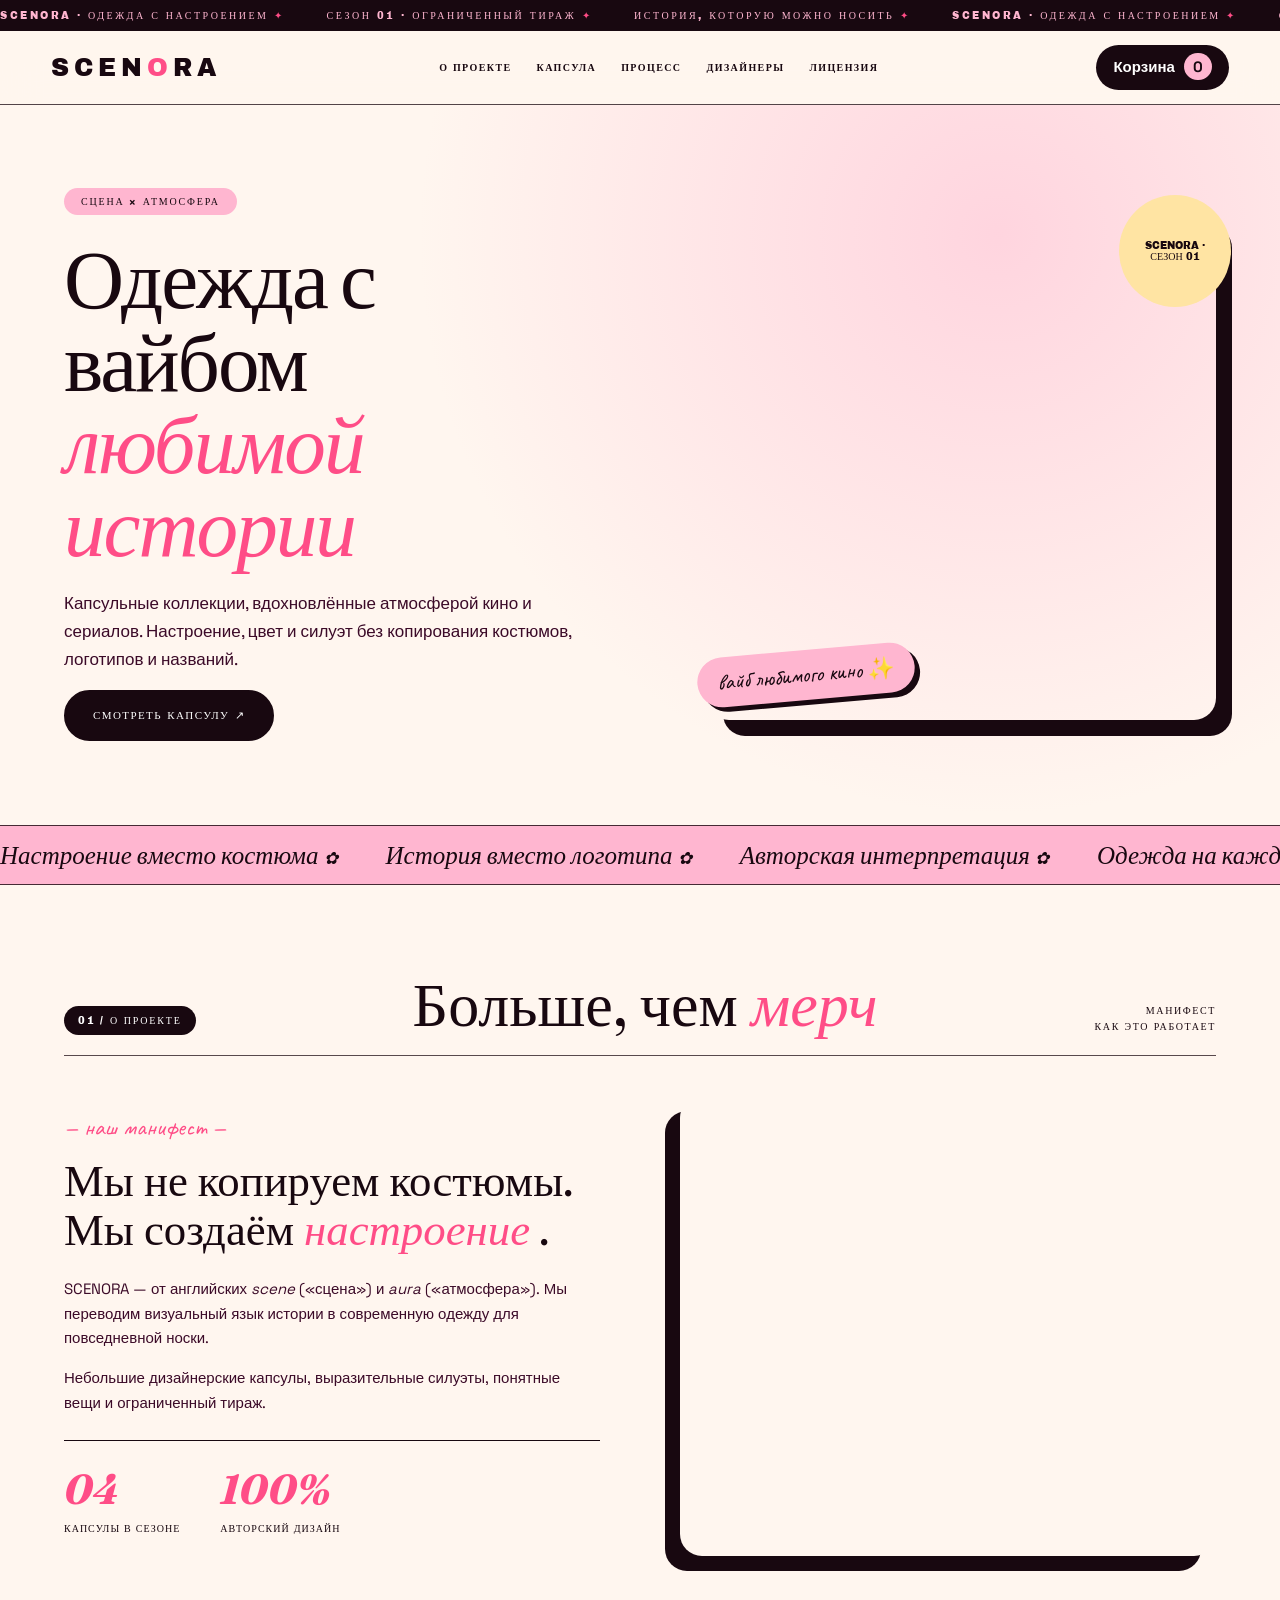
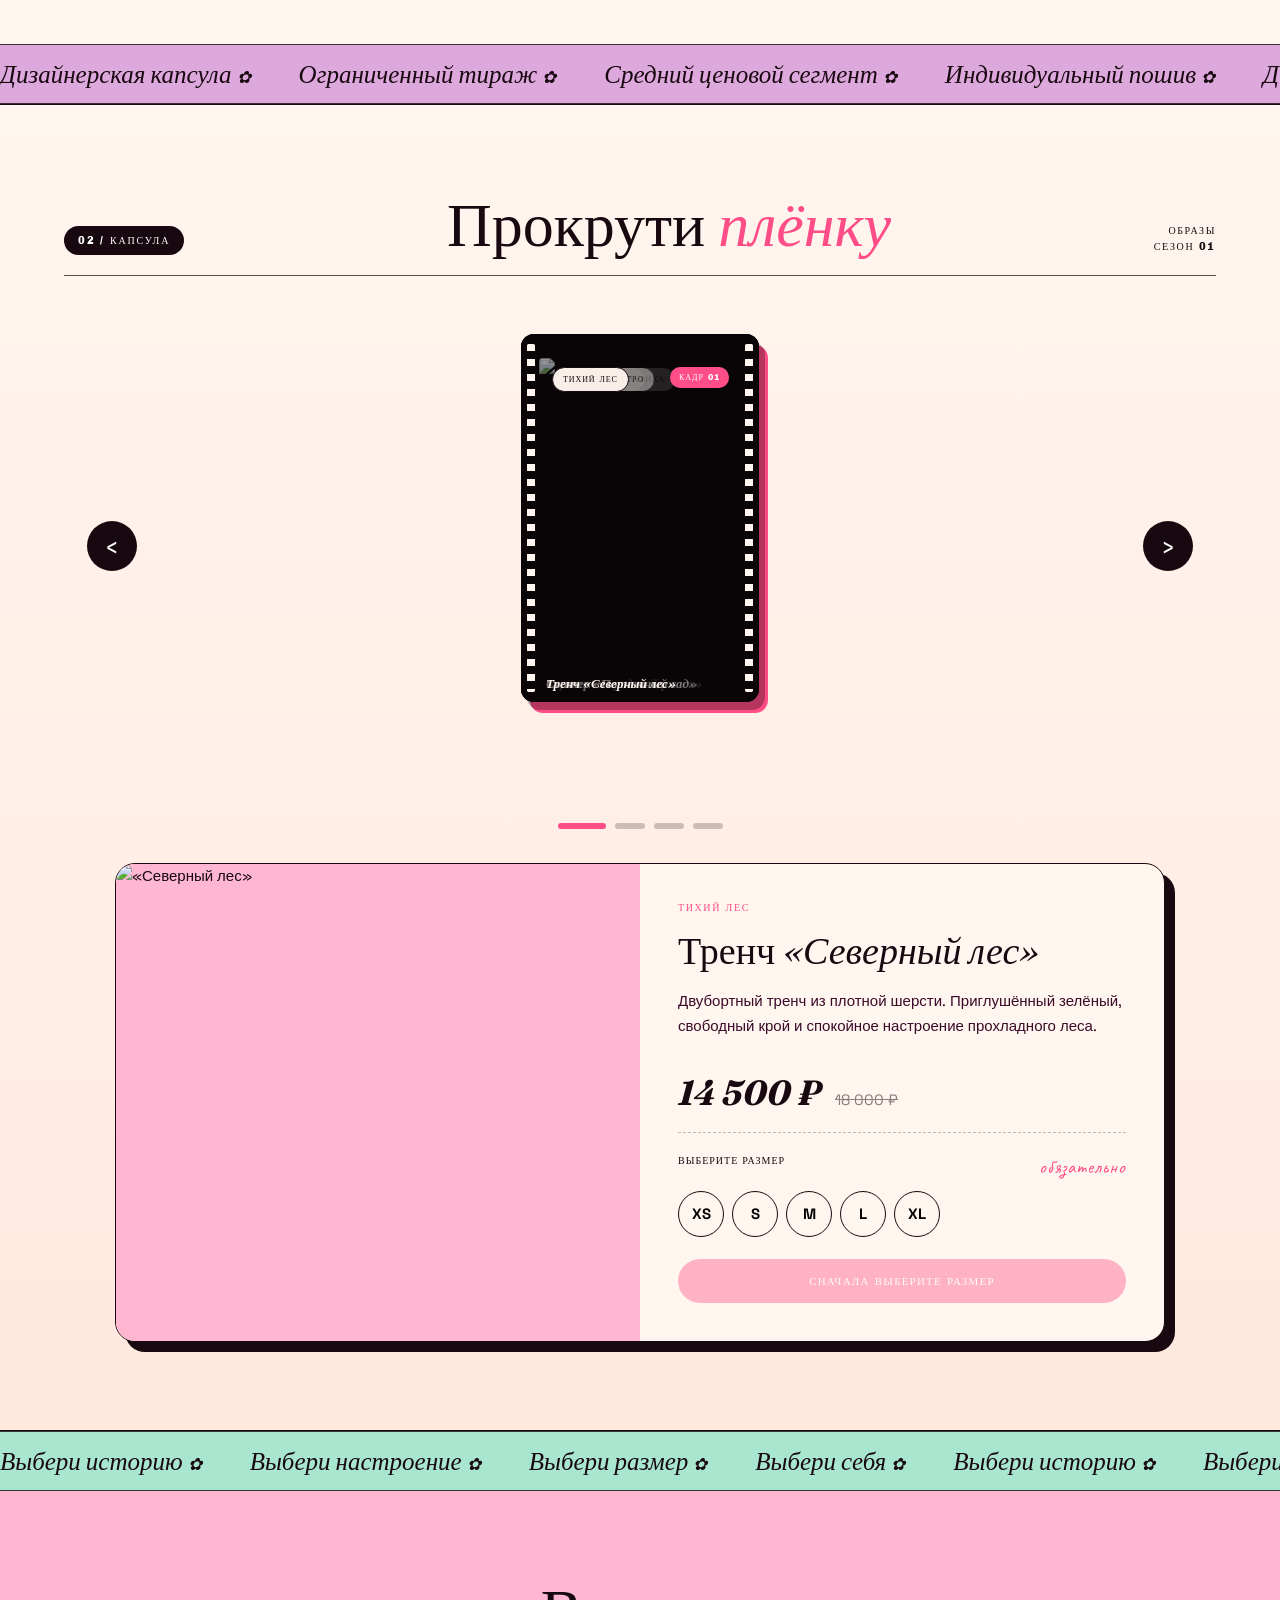
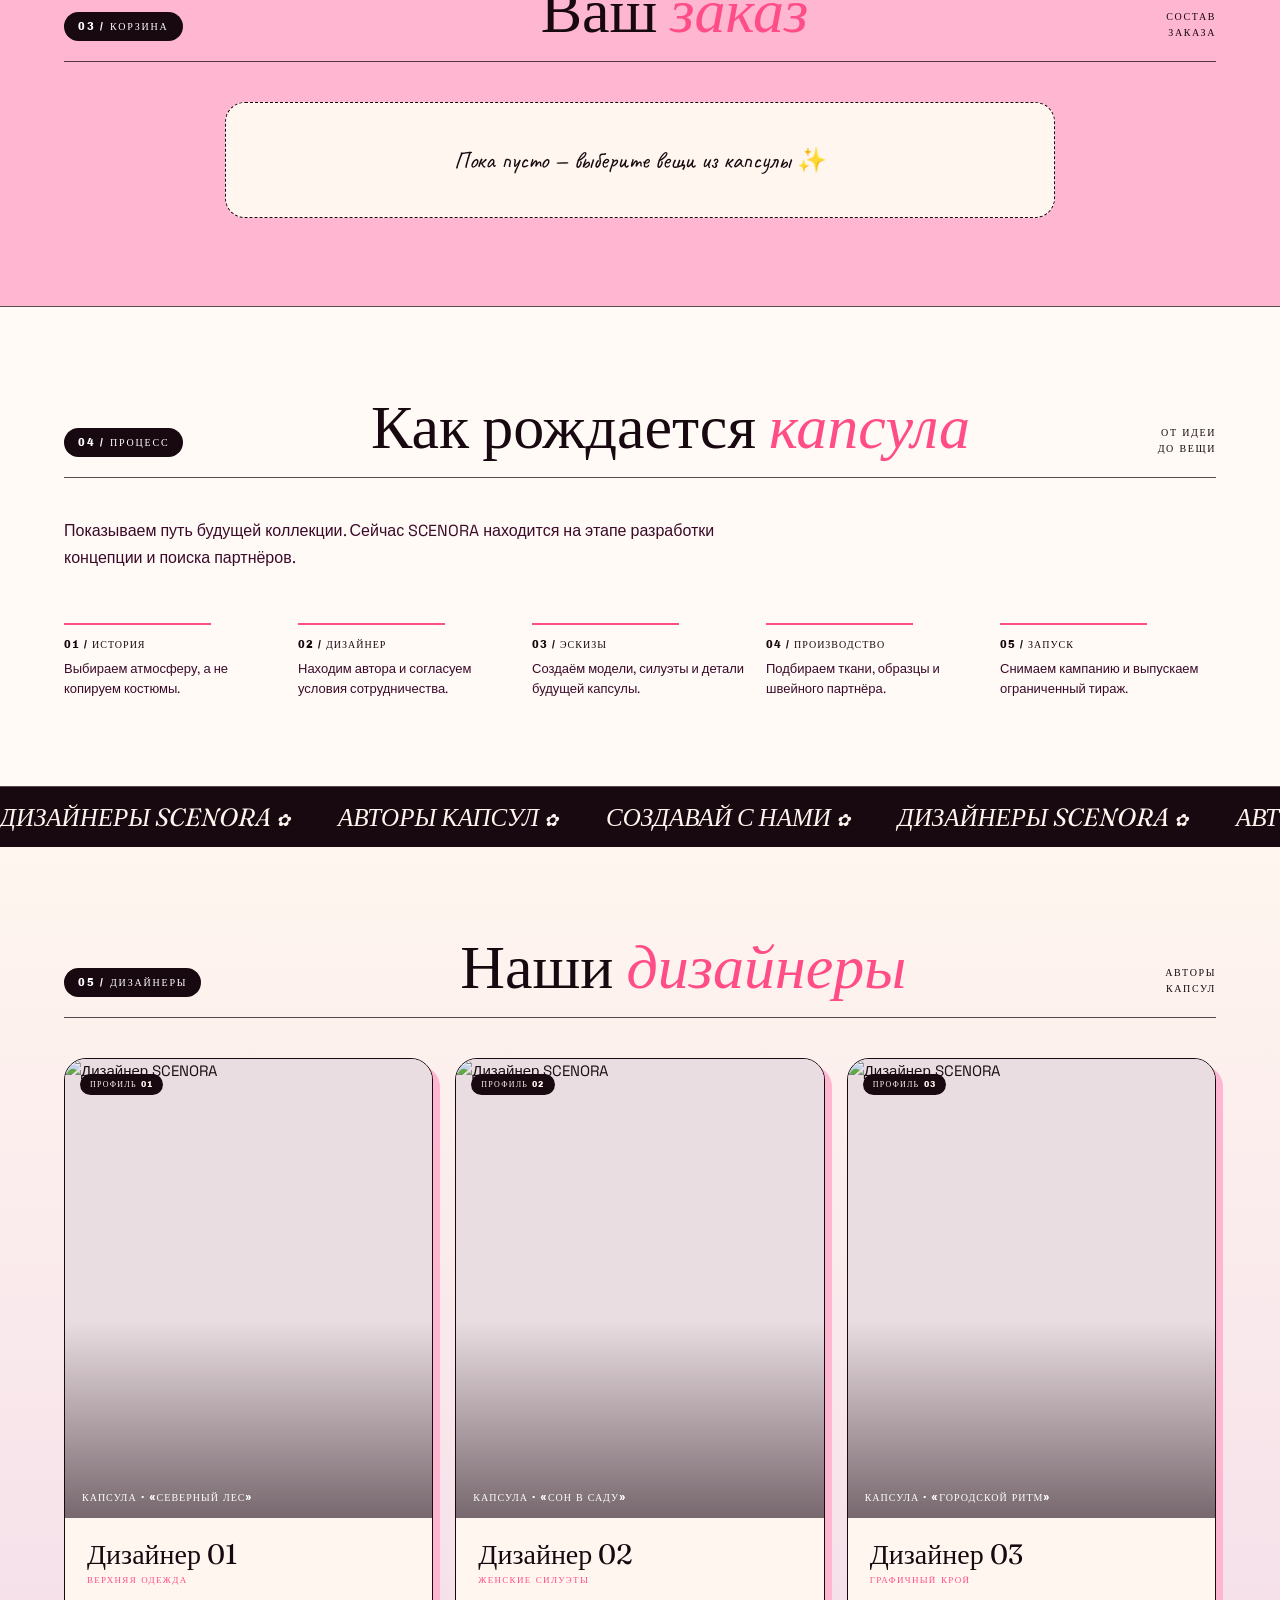
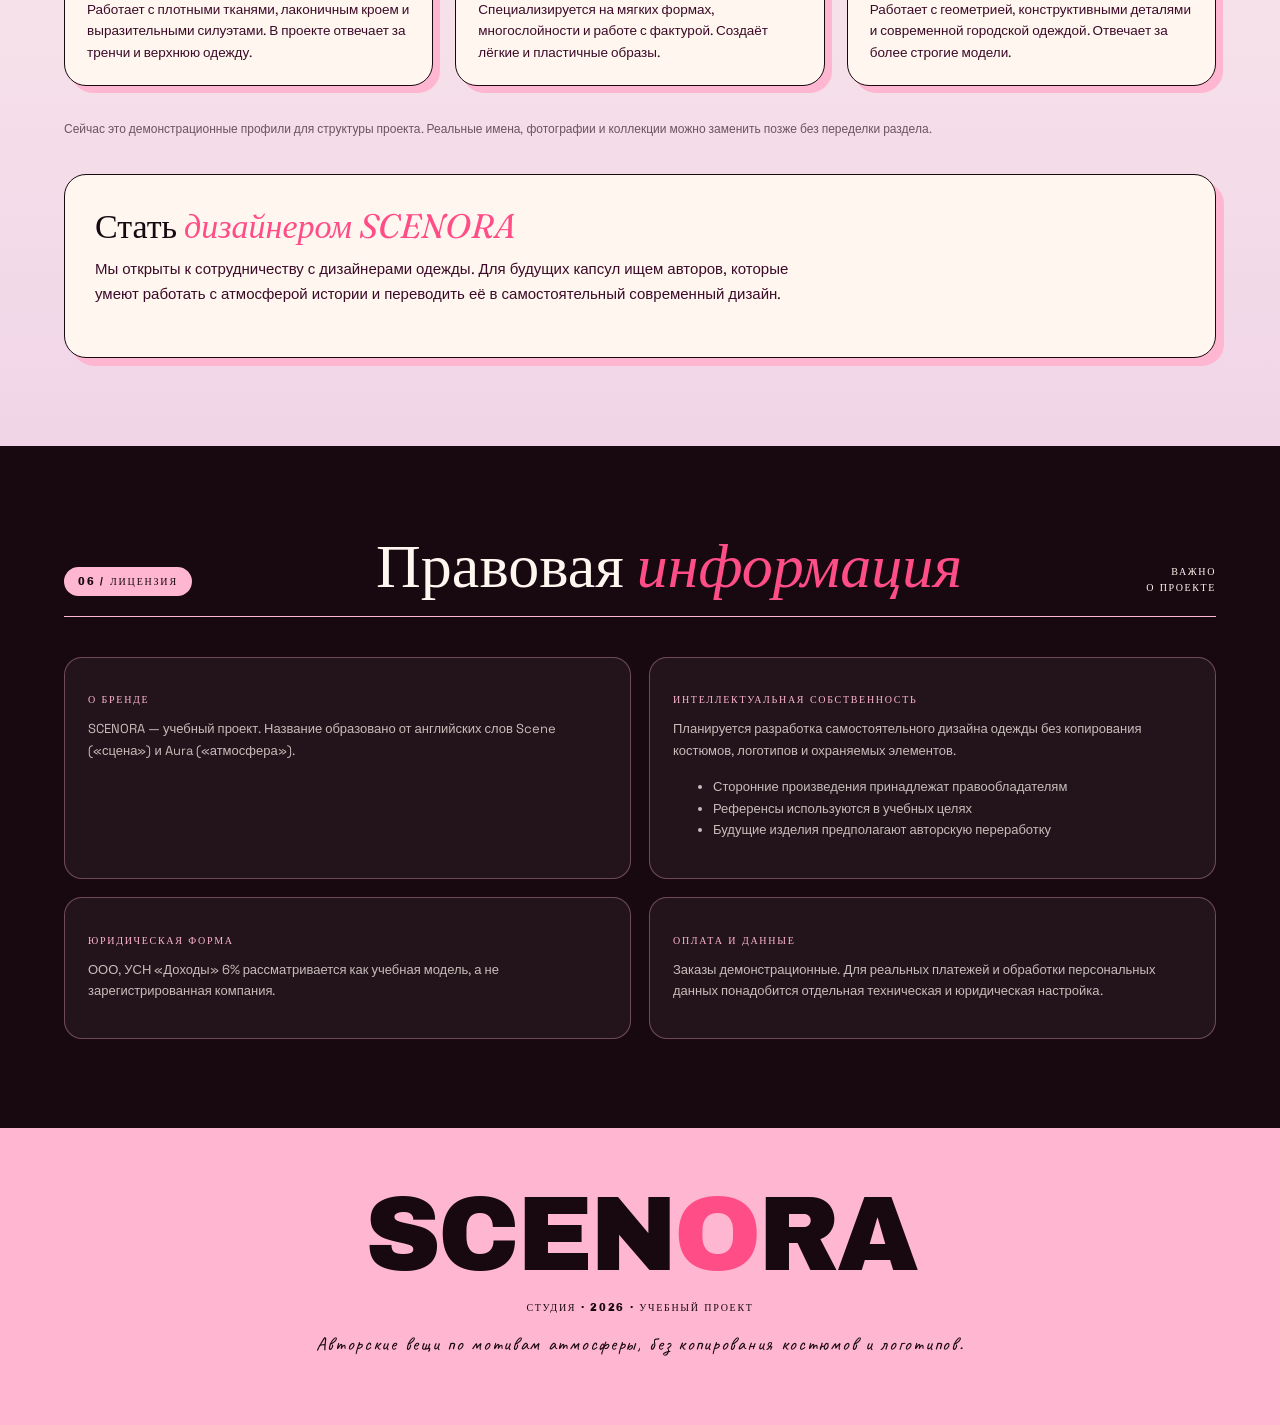
==== commit bedccd6b: "Update index.html" ====
--- a/index.html
+++ b/index.html
@@ -2,1452 +2,3693 @@
 <html lang="ru">
 <head>
 <meta charset="UTF-8">
-<meta name="viewport" content="width=device-width,initial-scale=1.0">
+<meta name="viewport" content="width=device-width, initial-scale=1.0">
+
 <title>SCENORA — одежда с вайбом любимой истории</title>
 
 <link href="https://fonts.googleapis.com/css2?family=Fraunces:ital,wght@0,300;0,400;0,700;1,400;1,700&family=Archivo+Black&family=Space+Grotesk:wght@400;500;700&family=Caveat:wght@600&display=swap" rel="stylesheet">
 
 <style>
 
+:root{
+    --pink:#ffb6d0;
+    --pink-light:#ffd9e6;
+    --hot:#ff4d87;
+    --cream:#fff6ef;
+    --cream-light:#fffaf6;
+    --ink:#180810;
+    --plum:#3b0a28;
+    --lilac:#dda9dc;
+    --butter:#ffe4a3;
+    --mint:#a8e6cf;
+}
+
 *{
-box-sizing:border-box
+    box-sizing:border-box;
 }
 
 html{
-scroll-behavior:smooth
+    scroll-behavior:smooth;
 }
 
 body{
-margin:0;
-background:#fff6ef;
-color:#180810;
-font:15px/1.65 'Space Grotesk',sans-serif;
-overflow-x:hidden
+    margin:0;
+    background:var(--cream);
+    color:var(--ink);
+    font:15px/1.65 'Space Grotesk',sans-serif;
+    overflow-x:hidden;
+}
+
+body.intro-lock{
+    overflow:hidden;
+}
+
+a{
+    color:inherit;
+    text-decoration:none;
 }
 
 button,
-input,
-textarea,
-select{
-font:inherit
+input{
+    font:inherit;
 }
 
 button{
-cursor:pointer
-}
-
-a{
-text-decoration:none;
-color:inherit
-}
-
-:root{
---pink:#ffb6d0;
---hot:#ff4d87;
---cream:#fff6ef;
---ink:#180810;
---plum:#3b0a28;
---lilac:#dda9dc;
---butter:#ffe4a3;
---mint:#a8e6cf
-}
-
-
+    cursor:pointer;
+}
+
+.container{
+    max-width:1260px;
+    margin:auto;
+}
+
+.sec{
+    padding:88px 5%;
+}
+
+
+/* ================================= */
+/* СТАРТОВАЯ АНИМАЦИЯ — ЗАНАВЕС */
+/* ================================= */
+
+.intro-curtain{
+    position:fixed;
+    inset:0;
+    z-index:9999;
+    pointer-events:none;
+    overflow:hidden;
+
+    background:var(--cream);
+}
+
+.curtain-panel{
+    position:absolute;
+    top:0;
+    bottom:0;
+
+    width:51%;
+
+    background:
+        linear-gradient(
+            90deg,
+            #fffaf6 0%,
+            #ffe5ee 45%,
+            #ffb6d0 100%
+        );
+
+    box-shadow:
+        inset 0 0 40px rgba(255,77,135,.10);
+}
+
+/* лёгкие складки */
+
+.curtain-panel:after{
+    content:'';
+
+    position:absolute;
+    inset:0;
+
+    background:
+        repeating-linear-gradient(
+            90deg,
+
+            transparent 0 34px,
+
+            rgba(255,255,255,.26) 34px 39px,
+
+            transparent 39px 66px,
+
+            rgba(255,77,135,.055) 66px 70px,
+
+            transparent 70px 96px
+        );
+}
+
+.curtain-left{
+    left:0;
+
+    animation:
+        curtainLeft
+        1.15s
+        cubic-bezier(.77,0,.18,1)
+        .48s
+        forwards;
+}
+
+.curtain-right{
+    right:0;
+
+    transform:scaleX(-1);
+
+    animation:
+        curtainRight
+        1.15s
+        cubic-bezier(.77,0,.18,1)
+        .48s
+        forwards;
+}
+
+.intro-logo{
+    position:absolute;
+    inset:0;
+
+    display:grid;
+    place-items:center;
+
+    z-index:5;
+
+    color:var(--ink);
+
+    font:
+        clamp(34px,8vw,88px)
+        'Archivo Black';
+
+    letter-spacing:10px;
+
+    text-shadow:
+        0 6px 25px rgba(255,77,135,.12);
+
+    animation:
+        introLogo
+        1s
+        ease
+        .15s
+        forwards;
+}
+
+.intro-logo span{
+    color:var(--hot);
+}
+
+@keyframes curtainLeft{
+
+    to{
+        transform:translateX(-105%);
+    }
+
+}
+
+@keyframes curtainRight{
+
+    to{
+        transform:
+            scaleX(-1)
+            translateX(-105%);
+    }
+
+}
+
+@keyframes introLogo{
+
+    0%{
+        opacity:0;
+        transform:scale(.95);
+    }
+
+    35%{
+        opacity:1;
+        transform:scale(1);
+    }
+
+    75%{
+        opacity:1;
+    }
+
+    100%{
+        opacity:0;
+        transform:scale(1.025);
+    }
+
+}
+
+
+/* ================================= */
 /* ВЕРХНЯЯ БЕГУЩАЯ СТРОКА */
+/* ================================= */
 
 .ticker{
-overflow:hidden;
-background:var(--ink);
-color:var(--pink);
-padding:12px 0;
-font:12px 'Archivo Black';
-letter-spacing:3px
+    overflow:hidden;
+
+    background:var(--ink);
+    color:var(--pink);
+
+    padding:10px 0;
+
+    font:
+        10px
+        'Archivo Black';
+
+    letter-spacing:2.5px;
 }
 
 .ticker-track{
-display:flex;
-width:max-content;
-gap:45px;
-white-space:nowrap;
-animation:marq 28s linear infinite
+    display:flex;
+
+    width:max-content;
+
+    gap:42px;
+
+    white-space:nowrap;
+
+    animation:
+        marqueeMove
+        28s
+        linear
+        infinite;
 }
 
 .ticker-track span:after{
-content:' ✦';
-color:var(--hot)
-}
-
-@keyframes marq{
-to{
-transform:translateX(-50%)
-}
-}
-
-
-/* МЕНЮ */
+    content:' ✦';
+    color:var(--hot);
+}
+
+@keyframes marqueeMove{
+
+    to{
+        transform:translateX(-50%);
+    }
+
+}
+
+
+/* ================================= */
+/* НАВИГАЦИЯ */
+/* ================================= */
 
 .nav{
-position:sticky;
-top:0;
-z-index:30;
-background:#fff6efee;
-backdrop-filter:blur(18px);
-border-bottom:2px solid var(--ink);
-display:flex;
-justify-content:space-between;
-align-items:center;
-gap:20px;
-padding:16px 4%
-}
-
-.nav-left,
-.nav-right{
-display:flex;
-gap:22px;
-align-items:center
-}
-
-.nlink{
-font-weight:700;
-font-size:11px;
-letter-spacing:1.5px;
-text-transform:uppercase
-}
-
-.nlink:hover{
-color:var(--hot)
+    position:sticky;
+    top:0;
+
+    z-index:50;
+
+    background:rgba(255,246,239,.94);
+
+    backdrop-filter:blur(18px);
+
+    border-bottom:
+        1px
+        solid
+        rgba(24,8,16,.75);
+
+    display:grid;
+
+    grid-template-columns:
+        auto
+        1fr
+        auto;
+
+    align-items:center;
+
+    gap:24px;
+
+    padding:
+        14px
+        4%;
 }
 
 .brand{
-font:25px 'Archivo Black';
-letter-spacing:5px
+    font:
+        25px
+        'Archivo Black';
+
+    letter-spacing:5px;
+
+    white-space:nowrap;
 }
 
 .brand span,
 .footer-brand span{
-color:var(--hot)
+    color:var(--hot);
+}
+
+.nav-links{
+    display:flex;
+
+    justify-content:center;
+
+    align-items:center;
+
+    gap:25px;
+
+    min-width:0;
+
+    white-space:nowrap;
+}
+
+.nlink{
+    position:relative;
+
+    font:
+        700
+        10px
+        'Space Grotesk';
+
+    letter-spacing:1.4px;
+
+    text-transform:uppercase;
+}
+
+.nlink:after{
+    content:'';
+
+    position:absolute;
+
+    left:0;
+    right:100%;
+    bottom:-5px;
+
+    height:2px;
+
+    background:var(--hot);
+
+    transition:.25s;
+}
+
+.nlink:hover{
+    color:var(--hot);
+}
+
+.nlink:hover:after{
+    right:0;
 }
 
 .cart-pill{
-border:0;
-border-radius:35px;
-background:var(--ink);
-color:white;
-padding:11px 18px;
-font-weight:700
+    border:0;
+
+    border-radius:35px;
+
+    background:var(--ink);
+
+    color:white;
+
+    padding:
+        10px
+        17px;
+
+    font-weight:700;
+
+    white-space:nowrap;
 }
 
 .cart-pill b{
-background:var(--pink);
-color:var(--ink);
-padding:4px 9px;
-border-radius:100px
-}
-
-
+    background:var(--pink);
+
+    color:var(--ink);
+
+    padding:
+        4px
+        9px;
+
+    margin-left:5px;
+
+    border-radius:100px;
+}
+
+
+/* ================================= */
 /* ГЛАВНЫЙ ЭКРАН */
+/* ================================= */
 
 .hero{
-position:relative;
-min-height:82vh;
-padding:70px 5%;
-background:
-radial-gradient(
-circle at 78% 20%,
-#ffb6d080,
-transparent 50%
-);
-display:grid;
-grid-template-columns:1.1fr .9fr;
-gap:7%;
-align-items:center
-}
-
-.hero-tag,
-.eyebrow{
-display:inline-block;
-background:var(--pink);
-padding:8px 18px;
-border-radius:50px;
-font:11px 'Archivo Black';
-letter-spacing:2px
+    min-height:80vh;
+
+    padding:
+        70px
+        5%;
+
+    background:
+        radial-gradient(
+            circle at 78% 18%,
+            rgba(255,182,208,.52),
+            transparent 50%
+        );
+
+    display:grid;
+
+    grid-template-columns:
+        1.05fr
+        .95fr;
+
+    gap:7%;
+
+    align-items:center;
+}
+
+.hero-tag{
+    display:inline-block;
+
+    background:var(--pink);
+
+    padding:
+        8px
+        17px;
+
+    border-radius:50px;
+
+    font:
+        10px
+        'Archivo Black';
+
+    letter-spacing:1.8px;
 }
 
 .hero h1{
-font:300 clamp(44px,6.5vw,95px)/.99 'Fraunces';
-letter-spacing:-2px;
-margin:24px 0
+    font:
+        300
+        clamp(44px,6.5vw,92px)
+        /.99
+        'Fraunces';
+
+    letter-spacing:-2px;
+
+    margin:
+        22px
+        0;
 }
 
 .hero h1 em,
-.sec-title em,
-.sc-extra-heading em{
-color:var(--hot)
+.sec-title em{
+    color:var(--hot);
 }
 
 .hero p{
-font-size:17px;
-color:var(--plum);
-max-width:530px
-}
-
-.hero-cta,
-.btn-main,
-.btn-submit,
-.add-to-cart-btn,
-.btn-outline{
-display:inline-flex;
-justify-content:center;
-align-items:center;
-gap:10px;
-background:var(--ink);
-color:white;
-border:2px solid var(--ink);
-padding:18px 30px;
-border-radius:100px;
-font:12px 'Archivo Black';
-letter-spacing:1.5px;
-transition:.25s
-}
-
-.hero-cta:hover,
-.btn-main:hover,
-.btn-submit:hover,
-.add-to-cart-btn:hover,
-.btn-outline:hover{
-background:var(--hot);
-border-color:var(--hot);
-transform:translateY(-3px)
+    font-size:17px;
+
+    color:var(--plum);
+
+    max-width:540px;
+}
+
+.btn{
+    display:inline-flex;
+
+    align-items:center;
+    justify-content:center;
+
+    background:var(--ink);
+
+    color:white;
+
+    border:
+        2px
+        solid
+        var(--ink);
+
+    border-radius:100px;
+
+    padding:
+        17px
+        27px;
+
+    font:
+        11px
+        'Archivo Black';
+
+    letter-spacing:1.4px;
+
+    transition:.25s;
+}
+
+.btn:hover{
+    background:var(--hot);
+    border-color:var(--hot);
+
+    transform:translateY(-2px);
 }
 
 .hero-visual{
-position:relative;
-height:530px
+    position:relative;
+
+    height:510px;
 }
 
 .hero-photo{
-position:absolute;
-inset:0;
-background:
-url('https://images.unsplash.com/photo-1515886657613-9f3515b0c78f?q=80&w=1200&auto=format&fit=crop')
-center/cover;
-border-radius:20px;
-box-shadow:18px 18px var(--ink)
+    position:absolute;
+    inset:0;
+
+    background:
+        url('https://images.unsplash.com/photo-1515886657613-9f3515b0c78f?q=80&w=1200&auto=format&fit=crop')
+        center/cover;
+
+    border-radius:22px;
+
+    box-shadow:
+        16px
+        16px
+        var(--ink);
 }
 
 .hero-badge{
-position:absolute;
-right:-17px;
-top:-17px;
-background:var(--butter);
-width:120px;
-height:120px;
-border-radius:50%;
-display:grid;
-place-items:center;
-text-align:center;
-padding:15px;
-font:11px 'Archivo Black';
-animation:spin 18s linear infinite
+    position:absolute;
+
+    right:-15px;
+    top:-15px;
+
+    width:112px;
+    height:112px;
+
+    border-radius:50%;
+
+    background:var(--butter);
+
+    display:grid;
+    place-items:center;
+
+    text-align:center;
+
+    padding:14px;
+
+    font:
+        10px
+        'Archivo Black';
+
+    animation:
+        spinBadge
+        18s
+        linear
+        infinite;
 }
 
 .hero-sticker{
-position:absolute;
-left:-12px;
-bottom:20px;
-background:var(--pink);
-padding:12px 22px;
-border-radius:50px;
-transform:rotate(-6deg);
-box-shadow:5px 5px var(--ink);
-font:23px 'Caveat'
-}
-
-@keyframes spin{
-to{
-transform:rotate(360deg)
-}
-}
-
-
-/* БЕГУЩИЕ СТРОКИ */
+    position:absolute;
+
+    left:-10px;
+    bottom:20px;
+
+    background:var(--pink);
+
+    padding:
+        11px
+        20px;
+
+    border-radius:50px;
+
+    transform:rotate(-5deg);
+
+    box-shadow:
+        5px
+        5px
+        var(--ink);
+
+    font:
+        22px
+        'Caveat';
+}
+
+@keyframes spinBadge{
+
+    to{
+        transform:rotate(360deg);
+    }
+
+}
+
+
+/* ================================= */
+/* ЦВЕТНЫЕ БЕГУЩИЕ ЛЕНТЫ */
+/* ================================= */
 
 .marquee{
-padding:20px 0;
-overflow:hidden;
-border-block:2px solid var(--ink)
+    padding:
+        14px
+        0;
+
+    overflow:hidden;
+
+    border-block:
+        1px
+        solid
+        rgba(24,8,16,.8);
 }
 
 .marquee.pink{
-background:var(--pink)
+    background:var(--pink);
 }
 
 .marquee.lilac{
-background:var(--lilac)
+    background:var(--lilac);
 }
 
 .marquee.mint{
-background:var(--mint)
+    background:var(--mint);
 }
 
 .marquee.ink{
-background:var(--ink);
-color:var(--cream)
+    background:var(--ink);
+    color:var(--cream);
 }
 
 .marquee-track{
-display:flex;
-width:max-content;
-gap:55px;
-white-space:nowrap;
-animation:marq 35s linear infinite;
-font:italic 30px 'Fraunces'
+    display:flex;
+
+    width:max-content;
+
+    gap:48px;
+
+    white-space:nowrap;
+
+    animation:
+        marqueeMove
+        35s
+        linear
+        infinite;
+
+    font:
+        italic
+        25px
+        'Fraunces';
 }
 
 .marquee-track span:after{
-content:' ✿';
-font-size:22px
-}
-
-
-/* ОБЩИЕ РАЗДЕЛЫ */
-
-section.sec{
-padding:95px 5%;
-position:relative
-}
-
-.container{
-max-width:1300px;
-margin:auto
-}
+    content:' ✿';
+
+    font-size:17px;
+}
+
+
+/* ================================= */
+/* ЗАГОЛОВКИ РАЗДЕЛОВ */
+/* ================================= */
 
 .sec-head{
-display:grid;
-grid-template-columns:auto 1fr auto;
-align-items:end;
-gap:25px;
-border-bottom:2px solid var(--ink);
-padding-bottom:22px;
-margin-bottom:42px
+    display:grid;
+
+    grid-template-columns:
+        auto
+        1fr
+        auto;
+
+    align-items:end;
+
+    gap:24px;
+
+    border-bottom:
+        1px
+        solid
+        rgba(24,8,16,.72);
+
+    padding-bottom:20px;
+
+    margin-bottom:40px;
 }
 
 .sec-num{
-font:11px 'Archivo Black';
-letter-spacing:2px;
-background:var(--ink);
-color:white;
-border-radius:35px;
-padding:10px 15px
+    font:
+        10px
+        'Archivo Black';
+
+    letter-spacing:1.8px;
+
+    background:var(--ink);
+
+    color:white;
+
+    border-radius:35px;
+
+    padding:
+        9px
+        14px;
 }
 
 .sec-title{
-font:400 clamp(35px,5vw,66px)/1 'Fraunces';
-text-align:center;
-margin:0
+    font:
+        400
+        clamp(34px,5vw,62px)
+        /1
+        'Fraunces';
+
+    text-align:center;
+
+    margin:0;
 }
 
 .sec-tag{
-font:11px/1.6 'Archivo Black';
-letter-spacing:2px;
-text-align:right
-}
-
-
+    font:
+        10px
+        /1.6
+        'Archivo Black';
+
+    letter-spacing:1.6px;
+
+    text-align:right;
+}
+
+
+/* ================================= */
 /* О ПРОЕКТЕ */
+/* ================================= */
 
 .about-grid{
-display:grid;
-grid-template-columns:1fr 1fr;
-gap:7%;
-align-items:center
+    display:grid;
+
+    grid-template-columns:
+        1fr
+        1fr;
+
+    gap:7%;
+
+    align-items:center;
 }
 
 .about-text .label{
-font:25px 'Caveat';
-color:var(--hot)
+    font:
+        24px
+        'Caveat';
+
+    color:var(--hot);
 }
 
 .about-text h3{
-font:400 clamp(30px,3.5vw,49px)/1.1 'Fraunces';
-margin:15px 0 25px
+    font:
+        400
+        clamp(30px,3.5vw,48px)
+        /1.08
+        'Fraunces';
+
+    margin:
+        14px
+        0
+        24px;
 }
 
 .about-text h3 em{
-color:var(--hot)
+    color:var(--hot);
 }
 
 .about-text p{
-color:var(--plum)
+    color:var(--plum);
 }
 
 .about-stats{
-display:flex;
-gap:45px;
-border-top:1px solid var(--ink);
-padding-top:25px;
-margin-top:25px
+    display:flex;
+
+    gap:40px;
+
+    border-top:
+        1px
+        solid
+        var(--ink);
+
+    padding-top:22px;
+
+    margin-top:24px;
 }
 
 .stat b{
-display:block;
-font:italic 700 45px 'Fraunces';
-color:var(--hot)
+    display:block;
+
+    font:
+        italic
+        700
+        42px
+        'Fraunces';
+
+    color:var(--hot);
 }
 
 .stat span{
-font:11px 'Archivo Black';
-letter-spacing:1px
+    font:
+        10px
+        'Archivo Black';
+
+    letter-spacing:1px;
 }
 
 .about-visual{
-height:480px;
-position:relative
+    height:460px;
+
+    position:relative;
 }
 
 .about-photo{
-position:absolute;
-inset:0;
-background:
-url('https://images.unsplash.com/photo-1490481651871-ab68de25d43d?q=80&w=1200&auto=format&fit=crop')
-center/cover;
-border-radius:22px;
-box-shadow:-18px 18px var(--ink)
-}
-
-
-/* КАПСУЛА */
+    position:absolute;
+    inset:0;
+
+    background:
+        url('https://images.unsplash.com/photo-1490481651871-ab68de25d43d?q=80&w=1200&auto=format&fit=crop')
+        center/cover;
+
+    border-radius:22px;
+
+    box-shadow:
+        -15px
+        15px
+        var(--ink);
+}
+
+
+/* ================================= */
+/* КАПСУЛА — КИНОПЛЁНКА */
+/* ================================= */
 
 .carousel-sec{
-background:
-linear-gradient(
-var(--cream),
-#ffe8de
-);
-border-block:2px solid var(--ink)
+    background:
+        linear-gradient(
+            var(--cream),
+            #ffe8de
+        );
+
+    border-block:
+        1px
+        solid
+        var(--ink);
 }
 
 .carousel-wrap{
-position:relative;
-height:535px;
-perspective:1900px;
-overflow:hidden
-}
-
-
-/* 3D КАРУСЕЛЬ */
+    position:relative;
+
+    height:500px;
+
+    perspective:1850px;
+
+    overflow:hidden;
+}
 
 .carousel-stage{
-position:absolute;
-top:0;
-left:50%;
-width:260px;
-height:100%;
-transform-style:preserve-3d;
-transition:
-transform .9s cubic-bezier(.25,1,.5,1)
-}
-
-
-/* КАДР ПЛЁНКИ */
-
-.mannequin{
-position:absolute;
-top:18px;
-left:0;
-width:260px;
-cursor:pointer;
-transition:
-filter .35s,
-opacity .35s
-}
-
-.mq-body{
-position:relative;
-height:405px;
-padding:28px 20px;
-background:var(--ink);
-border:2px solid var(--ink);
-border-radius:14px;
-overflow:hidden;
-box-shadow:
-7px 9px 0 #18081033
-}
-
-
-/* ПЕРФОРАЦИЯ ПЛЁНКИ */
-
-.mq-body:before,
-.mq-body:after{
-content:'';
-position:absolute;
-z-index:3;
-top:9px;
-bottom:9px;
-width:8px;
-background:
-repeating-linear-gradient(
-to bottom,
-var(--cream) 0 8px,
-transparent 8px 16px
-);
-border-radius:2px
-}
-
-.mq-body:before{
-left:6px
-}
-
-.mq-body:after{
-right:6px
-}
-
-
-/* ФОТО */
-
-.mq-body img{
-width:100%;
-height:100%;
-object-fit:cover;
-border-radius:4px;
-display:block
-}
-
-
-/* НАСТРОЕНИЕ */
-
-.mq-vibe{
-position:absolute;
-left:34px;
-top:42px;
-z-index:4;
-border-radius:24px;
-padding:7px 11px;
-font:9px 'Archivo Black';
-letter-spacing:1px;
-background:var(--cream);
-color:var(--ink);
-border:1px solid var(--ink)
-}
-
-
-/* НОМЕР КАДРА */
-
-.mq-frame{
-position:absolute;
-right:34px;
-bottom:40px;
-z-index:4;
-background:var(--hot);
-color:white;
-border-radius:24px;
-padding:6px 10px;
-font:9px 'Archivo Black';
-letter-spacing:1.2px
-}
-
-
-/* НАЗВАНИЕ ВЕЩИ */
-
-.mq-label{
-text-align:center;
-font:italic 19px 'Fraunces';
-margin-top:14px
-}
-
-.mannequin.active .mq-body{
-box-shadow:
-10px 12px 0 var(--hot)
-}
-
-
-/* СТРЕЛКИ */
+    position:absolute;
+
+    top:0;
+    left:50%;
+
+    width:238px;
+    height:100%;
+
+    transform-style:preserve-3d;
+
+    transition:
+        transform
+        .9s
+        cubic-bezier(.25,1,.5,1);
+}
+
+.film-card{
+    position:absolute;
+
+    top:18px;
+    left:0;
+
+    width:238px;
+
+    cursor:pointer;
+
+    transition:
+        filter .35s,
+        opacity .35s;
+
+    backface-visibility:hidden;
+}
+
+.film-frame{
+    position:relative;
+
+    height:368px;
+
+    padding:
+        24px
+        18px
+        45px;
+
+    background:var(--ink);
+
+    border-radius:13px;
+
+    overflow:hidden;
+
+    box-shadow:
+        6px
+        8px
+        0
+        rgba(24,8,16,.17);
+}
+
+.film-frame:before,
+.film-frame:after{
+    content:'';
+
+    position:absolute;
+
+    z-index:5;
+
+    top:10px;
+    bottom:10px;
+
+    width:8px;
+
+    background:
+        repeating-linear-gradient(
+            to bottom,
+
+            var(--cream) 0 7px,
+
+            transparent 7px 15px
+        );
+
+    border-radius:2px;
+}
+
+.film-frame:before{
+    left:6px;
+}
+
+.film-frame:after{
+    right:6px;
+}
+
+.film-frame img{
+    width:100%;
+    height:100%;
+
+    object-fit:cover;
+
+    border-radius:4px;
+
+    display:block;
+}
+
+.film-vibe{
+    position:absolute;
+
+    left:31px;
+    top:33px;
+
+    z-index:6;
+
+    border-radius:24px;
+
+    padding:
+        7px
+        10px;
+
+    font:
+        8px
+        'Archivo Black';
+
+    letter-spacing:.9px;
+
+    background:rgba(255,246,239,.94);
+
+    border:
+        1px
+        solid
+        var(--ink);
+}
+
+.film-num{
+    position:absolute;
+
+    right:30px;
+    top:33px;
+
+    z-index:6;
+
+    background:var(--hot);
+
+    color:white;
+
+    border-radius:24px;
+
+    padding:
+        6px
+        9px;
+
+    font:
+        8px
+        'Archivo Black';
+
+    letter-spacing:1px;
+}
+
+.film-caption{
+    position:absolute;
+
+    left:25px;
+    right:25px;
+    bottom:10px;
+
+    z-index:6;
+
+    color:var(--cream);
+
+    font:
+        italic
+        700
+        13px
+        'Fraunces';
+
+    white-space:nowrap;
+
+    overflow:hidden;
+
+    text-overflow:ellipsis;
+}
+
+.film-card.active .film-frame{
+    box-shadow:
+        9px
+        11px
+        0
+        var(--hot);
+}
 
 .carousel-controls{
-position:absolute;
-top:43%;
-z-index:5;
-border:0;
-border-radius:50%;
-width:55px;
-height:55px;
-background:var(--ink);
-color:white;
-font-size:28px;
-display:grid;
-place-items:center
+    position:absolute;
+
+    top:41%;
+
+    z-index:8;
+
+    border:0;
+
+    border-radius:50%;
+
+    width:50px;
+    height:50px;
+
+    background:var(--ink);
+
+    color:white;
+
+    font-size:26px;
+
+    display:grid;
+    place-items:center;
 }
 
 .nav-prev{
-left:2%
+    left:2%;
 }
 
 .nav-next{
-right:2%
-}
-
-
-/* ТОЧКИ */
+    right:2%;
+}
 
 .carousel-dots{
-display:flex;
-gap:10px;
-justify-content:center;
-margin:12px 0 35px
+    display:flex;
+
+    gap:9px;
+
+    justify-content:center;
+
+    margin:
+        7px
+        0
+        34px;
 }
 
 .dot-btn{
-width:32px;
-height:7px;
-background:#18081044;
-border:0;
-border-radius:20px;
-transition:.25s
+    width:30px;
+    height:6px;
+
+    background:rgba(24,8,16,.22);
+
+    border:0;
+
+    border-radius:20px;
+
+    transition:.25s;
 }
 
 .dot-btn.active{
-background:var(--hot);
-width:50px
-}
-
-
-/* ДЕТАЛИ ТОВАРА */
+    background:var(--hot);
+
+    width:48px;
+}
+
+
+/* ================================= */
+/* КАРТОЧКА ТОВАРА */
+/* ================================= */
 
 .detail-panel{
-max-width:1080px;
-margin:35px auto 0;
-border:2px solid var(--ink);
-border-radius:20px;
-background:var(--cream);
-overflow:hidden;
-box-shadow:12px 12px var(--ink);
-display:grid;
-grid-template-columns:1fr 1fr
+    max-width:1050px;
+
+    margin:
+        32px
+        auto
+        0;
+
+    border:
+        1px
+        solid
+        var(--ink);
+
+    border-radius:20px;
+
+    background:var(--cream);
+
+    overflow:hidden;
+
+    box-shadow:
+        10px
+        10px
+        var(--ink);
+
+    display:grid;
+
+    grid-template-columns:
+        1fr
+        1fr;
 }
 
 .detail-img{
-position:relative;
-min-height:480px;
-background:var(--pink)
+    position:relative;
+
+    min-height:450px;
+
+    background:var(--pink);
 }
 
 .detail-img img{
-position:absolute;
-inset:0;
-width:100%;
-height:100%;
-object-fit:cover
+    position:absolute;
+    inset:0;
+
+    width:100%;
+    height:100%;
+
+    object-fit:cover;
 }
 
 .detail-info{
-padding:40px
+    padding:38px;
 }
 
 .detail-info .vibe{
-color:var(--hot);
-font:11px 'Archivo Black';
-letter-spacing:2px
+    color:var(--hot);
+
+    font:
+        10px
+        'Archivo Black';
+
+    letter-spacing:1.6px;
 }
 
 .detail-info h3{
-font:400 40px 'Fraunces';
-margin:15px 0
+    font:
+        400
+        38px
+        'Fraunces';
+
+    margin:
+        14px
+        0;
 }
 
 .detail-info .desc{
-color:var(--plum)
+    color:var(--plum);
 }
 
 .price-row{
-border-bottom:1px dashed #bbb;
-padding:20px 0;
-display:flex;
-gap:15px;
-align-items:baseline
+    border-bottom:
+        1px
+        dashed
+        #bbb;
+
+    padding:
+        18px
+        0;
+
+    display:flex;
+
+    gap:14px;
+
+    align-items:baseline;
 }
 
 .price{
-font:italic 700 38px 'Fraunces'
+    font:
+        italic
+        700
+        35px
+        'Fraunces';
 }
 
 .price-old{
-text-decoration:line-through;
-opacity:.5
+    text-decoration:line-through;
+    opacity:.5;
 }
 
 .size-block{
-margin:24px 0
+    margin:
+        22px
+        0;
 }
 
 .size-label{
-display:flex;
-justify-content:space-between;
-font:11px 'Archivo Black';
-letter-spacing:1px;
-margin-bottom:14px
+    display:flex;
+
+    justify-content:space-between;
+
+    font:
+        10px
+        'Archivo Black';
+
+    letter-spacing:1px;
+
+    margin-bottom:12px;
 }
 
 .hint{
-font:20px 'Caveat';
-color:var(--hot)
+    font:
+        19px
+        'Caveat';
+
+    color:var(--hot);
 }
 
 .sizes{
-display:flex;
-flex-wrap:wrap;
-gap:9px
+    display:flex;
+
+    flex-wrap:wrap;
+
+    gap:8px;
 }
 
 .size-btn{
-min-width:48px;
-height:48px;
-border:2px solid var(--ink);
-border-radius:50px;
-background:transparent;
-font-weight:700
+    min-width:46px;
+    height:46px;
+
+    border:
+        1.5px
+        solid
+        var(--ink);
+
+    border-radius:50px;
+
+    background:transparent;
+
+    font-weight:700;
 }
 
 .size-btn.selected{
-background:var(--ink);
-color:white
+    background:var(--ink);
+    color:white;
 }
 
 .add-to-cart-btn{
-background:var(--hot);
-border-color:var(--hot);
-width:100%
+    width:100%;
+
+    border:0;
+
+    border-radius:100px;
+
+    background:var(--hot);
+
+    color:white;
+
+    padding:16px;
+
+    font:
+        11px
+        'Archivo Black';
+
+    letter-spacing:1.2px;
 }
 
 .add-to-cart-btn:disabled{
-opacity:.4;
-cursor:not-allowed
-}
-
-
+    opacity:.4;
+    cursor:not-allowed;
+}
+
+
+/* ================================= */
 /* КОРЗИНА */
+/* ================================= */
 
 .cart-sec{
-background:var(--pink);
-border-top:2px solid var(--ink)
+    background:var(--pink);
 }
 
 #cart-items{
-max-width:850px;
-margin:auto
+    max-width:830px;
+    margin:auto;
 }
 
 .cart-item{
-background:var(--cream);
-border:2px solid var(--ink);
-border-radius:16px;
-padding:20px;
-margin:10px 0;
-display:flex;
-justify-content:space-between;
-align-items:center;
-gap:20px
+    background:var(--cream);
+
+    border:
+        1px
+        solid
+        var(--ink);
+
+    border-radius:16px;
+
+    padding:18px;
+
+    margin:
+        10px
+        0;
+
+    display:flex;
+
+    justify-content:space-between;
+
+    align-items:center;
+
+    gap:18px;
 }
 
 .cart-item h4{
-font:italic 700 22px 'Fraunces';
-margin:0 0 7px
-}
-
-.cart-item small{
-font-size:12px
+    font:
+        italic
+        700
+        21px
+        'Fraunces';
+
+    margin:
+        0
+        0
+        6px;
 }
 
 .size-tag{
-background:var(--ink);
-color:white;
-padding:3px 10px;
-border-radius:20px;
-font:10px 'Archivo Black'
+    background:var(--ink);
+    color:white;
+
+    padding:
+        3px
+        9px;
+
+    border-radius:20px;
+
+    font:
+        9px
+        'Archivo Black';
 }
 
 .cart-remove{
-border:0;
-background:transparent;
-font-size:22px
+    border:0;
+    background:transparent;
+
+    font-size:21px;
 }
 
 .cart-empty{
-text-align:center;
-background:var(--cream);
-border:2px dashed var(--ink);
-padding:50px;
-border-radius:20px;
-font:25px 'Caveat'
+    text-align:center;
+
+    background:var(--cream);
+
+    border:
+        1px
+        dashed
+        var(--ink);
+
+    padding:42px;
+
+    border-radius:20px;
+
+    font:
+        24px
+        'Caveat';
 }
 
 .cart-total{
-text-align:center;
-margin:30px 0;
-font:italic 700 40px 'Fraunces'
+    text-align:center;
+
+    margin:
+        28px
+        0;
+
+    font:
+        italic
+        700
+        36px
+        'Fraunces';
 }
 
 .cart-actions{
-text-align:center
-}
-
-
-/* ОФОРМЛЕНИЕ */
+    text-align:center;
+}
 
 #checkout{
-display:none;
-max-width:650px;
-margin:30px auto;
-background:var(--cream);
-border:2px solid var(--ink);
-padding:35px;
-border-radius:20px;
-box-shadow:10px 10px var(--ink)
+    display:none;
+
+    max-width:630px;
+
+    margin:
+        28px
+        auto;
+
+    background:var(--cream);
+
+    border:
+        1px
+        solid
+        var(--ink);
+
+    padding:32px;
+
+    border-radius:20px;
+
+    box-shadow:
+        8px
+        8px
+        var(--ink);
 }
 
 #checkout h3{
-font:italic 35px 'Fraunces';
-text-align:center;
-margin:0
+    font:
+        italic
+        33px
+        'Fraunces';
+
+    text-align:center;
+    margin:0;
 }
 
 #checkout .sub{
-text-align:center;
-font:22px 'Caveat'
+    text-align:center;
+
+    font:
+        21px
+        'Caveat';
 }
 
 .form-group{
-margin:17px 0
+    margin:
+        15px
+        0;
 }
 
 .form-group label{
-display:block;
-font:11px 'Archivo Black';
-letter-spacing:1.5px;
-margin-bottom:8px
-}
-
-.form-group input,
-.form-group select,
-.form-group textarea{
-width:100%;
-padding:13px 17px;
-border:2px solid var(--ink);
-border-radius:16px;
-background:var(--cream)
-}
-
-.form-group textarea{
-min-height:100px
-}
-
-.form-row{
-display:grid;
-grid-template-columns:1fr 1fr;
-gap:15px
-}
-
-.pay-note{
-font:18px 'Caveat';
-color:var(--plum);
-text-align:center
-}
-
-.btn-submit{
-width:100%;
-background:var(--hot);
-border-color:var(--hot)
+    display:block;
+
+    font:
+        10px
+        'Archivo Black';
+
+    letter-spacing:1.3px;
+
+    margin-bottom:7px;
+}
+
+.form-group input{
+    width:100%;
+
+    padding:
+        12px
+        15px;
+
+    border:
+        1px
+        solid
+        var(--ink);
+
+    border-radius:14px;
+
+    background:var(--cream);
 }
 
 .success-msg{
-display:none;
-max-width:650px;
-margin:30px auto;
-text-align:center;
-background:var(--cream);
-border:2px solid var(--ink);
-border-radius:20px;
-padding:45px
+    display:none;
+
+    max-width:630px;
+
+    margin:
+        28px
+        auto;
+
+    text-align:center;
+
+    background:var(--cream);
+
+    border:
+        1px
+        solid
+        var(--ink);
+
+    border-radius:20px;
+
+    padding:40px;
 }
 
 .success-msg h3{
-font:italic 40px 'Fraunces';
-color:var(--hot)
-}
-
-
+    font:
+        italic
+        37px
+        'Fraunces';
+
+    color:var(--hot);
+}
+
+
+/* ================================= */
+/* ПРОЦЕСС */
+/* ================================= */
+
+.process-sec{
+    background:var(--cream-light);
+
+    border-block:
+        1px
+        solid
+        rgba(24,8,16,.72);
+}
+
+.process-intro{
+    max-width:730px;
+
+    color:var(--plum);
+
+    font-size:16px;
+
+    line-height:1.65;
+
+    margin:
+        0
+        0
+        38px;
+}
+
+.process-grid{
+    display:grid;
+
+    grid-template-columns:
+        repeat(5,1fr);
+
+    gap:18px;
+}
+
+.process-step{
+    position:relative;
+
+    padding-top:14px;
+}
+
+/* линии короче */
+
+.process-step:before{
+    content:'';
+
+    display:block;
+
+    width:68%;
+    height:2px;
+
+    background:var(--hot);
+
+    margin-bottom:14px;
+
+    transform:scaleX(0);
+    transform-origin:left;
+
+    animation:
+        lineGrow
+        .65s
+        ease
+        forwards;
+}
+
+.process-step:nth-child(2):before{
+    animation-delay:.08s;
+}
+
+.process-step:nth-child(3):before{
+    animation-delay:.16s;
+}
+
+.process-step:nth-child(4):before{
+    animation-delay:.24s;
+}
+
+.process-step:nth-child(5):before{
+    animation-delay:.32s;
+}
+
+@keyframes lineGrow{
+
+    to{
+        transform:scaleX(1);
+    }
+
+}
+
+.process-step strong{
+    display:block;
+
+    font:
+        10px
+        'Archivo Black';
+
+    letter-spacing:1px;
+
+    margin-bottom:9px;
+}
+
+.process-step p{
+    margin:0;
+
+    color:var(--plum);
+
+    font:
+        13px
+        /1.5
+        'Space Grotesk',
+        sans-serif;
+}
+
+
+/* ================================= */
 /* ДИЗАЙНЕРЫ */
+/* ================================= */
 
 .designers-sec{
-background:
-linear-gradient(
-var(--cream),
-#dda9dc88
-)
-}
-
-
+    background:
+        linear-gradient(
+            var(--cream),
+            rgba(221,169,220,.43)
+        );
+}
+
+.designer-profiles{
+    display:grid;
+
+    grid-template-columns:
+        repeat(3,1fr);
+
+    gap:22px;
+
+    margin-bottom:34px;
+}
+
+.designer-card{
+    background:var(--cream);
+
+    border:
+        1px
+        solid
+        var(--ink);
+
+    border-radius:22px;
+
+    overflow:hidden;
+
+    box-shadow:
+        7px
+        7px
+        0
+        var(--pink);
+}
+
+.designer-photo{
+    position:relative;
+
+    aspect-ratio:4/5;
+
+    overflow:hidden;
+
+    background:#eadde1;
+}
+
+.designer-photo img{
+    width:100%;
+    height:100%;
+
+    object-fit:cover;
+
+    display:block;
+
+    filter:
+        saturate(.88)
+        contrast(.96);
+}
+
+.designer-photo:after{
+    content:'';
+
+    position:absolute;
+    inset:0;
+
+    background:
+        linear-gradient(
+            to top,
+            rgba(24,8,16,.55),
+            transparent 43%
+        );
+}
+
+.designer-badge{
+    position:absolute;
+
+    left:15px;
+    top:15px;
+
+    z-index:2;
+
+    background:var(--ink);
+
+    color:var(--cream);
+
+    padding:
+        6px
+        10px;
+
+    border-radius:30px;
+
+    font:
+        8px
+        'Archivo Black';
+
+    letter-spacing:1.2px;
+}
+
+.designer-collection{
+    position:absolute;
+
+    left:17px;
+    right:17px;
+    bottom:15px;
+
+    z-index:2;
+
+    color:white;
+
+    font:
+        10px
+        'Archivo Black';
+
+    letter-spacing:1px;
+
+    text-transform:uppercase;
+}
+
+.designer-copy{
+    padding:22px;
+}
+
+.designer-copy h3{
+    margin:
+        0
+        0
+        5px;
+
+    font:
+        400
+        28px
+        /1.05
+        'Fraunces';
+}
+
+.designer-role{
+    margin-bottom:14px;
+
+    color:var(--hot);
+
+    font:
+        9px
+        'Archivo Black';
+
+    letter-spacing:1.3px;
+
+    text-transform:uppercase;
+}
+
+.designer-copy p{
+    margin:0;
+
+    color:var(--plum);
+
+    font-size:13.5px;
+
+    line-height:1.6;
+}
+
+.designer-note{
+    color:#6e5361;
+
+    font-size:12px;
+
+    margin:
+        0
+        0
+        34px;
+}
+
+.open-call{
+    border:
+        1px
+        solid
+        var(--ink);
+
+    border-radius:22px;
+
+    background:var(--cream);
+
+    padding:30px;
+
+    box-shadow:
+        8px
+        8px
+        0
+        var(--pink);
+}
+
+.open-call h3{
+    font:
+        400
+        34px
+        'Fraunces';
+
+    margin:
+        0
+        0
+        10px;
+}
+
+.open-call h3 em{
+    color:var(--hot);
+}
+
+.open-call p{
+    color:var(--plum);
+
+    max-width:700px;
+
+    margin:
+        0
+        0
+        20px;
+}
+
+
+/* ================================= */
 /* ЛИЦЕНЗИЯ */
+/* ================================= */
 
 .license-sec{
-background:var(--ink);
-color:var(--cream)
+    background:var(--ink);
+
+    color:var(--cream);
 }
 
 .license-sec .sec-head{
-border-color:var(--pink)
+    border-color:var(--pink);
 }
 
 .license-sec .sec-num{
-background:var(--pink);
-color:var(--ink)
+    background:var(--pink);
+    color:var(--ink);
 }
 
 .license-grid{
-display:grid;
-grid-template-columns:repeat(2,1fr);
-gap:20px
+    display:grid;
+
+    grid-template-columns:
+        repeat(2,1fr);
+
+    gap:18px;
 }
 
 .license-card{
-border:1px solid #ffb6d066;
-border-radius:20px;
-padding:25px;
-background:#ffffff0d
+    border:
+        1px
+        solid
+        rgba(255,182,208,.35);
+
+    border-radius:18px;
+
+    padding:23px;
+
+    background:rgba(255,255,255,.05);
 }
 
 .license-card h4{
-color:var(--pink);
-font:12px 'Archivo Black';
-letter-spacing:2px
+    color:var(--pink);
+
+    font:
+        10px
+        'Archivo Black';
+
+    letter-spacing:1.7px;
 }
 
 .license-card p,
 .license-card li{
-color:#fff6efbb;
-font-size:13px
-}
-
-
+    color:rgba(255,246,239,.75);
+
+    font-size:13px;
+}
+
+
+/* ================================= */
 /* ПОДВАЛ */
+/* ================================= */
 
 footer{
-text-align:center;
-padding:55px 4%;
-background:var(--pink);
-border-top:2px solid var(--ink)
+    text-align:center;
+
+    padding:
+        50px
+        4%;
+
+    background:var(--pink);
+
+    border-top:
+        1px
+        solid
+        var(--ink);
 }
 
 .footer-brand{
-font:clamp(50px,10vw,110px) 'Archivo Black';
-letter-spacing:-3px
-}
-
-.footer-brand span{
-color:var(--cream)
+    font:
+        clamp(48px,10vw,105px)
+        'Archivo Black';
+
+    letter-spacing:-3px;
 }
 
 footer p{
-font:11px 'Archivo Black';
-letter-spacing:2px
+    font:
+        10px
+        'Archivo Black';
+
+    letter-spacing:1.7px;
 }
 
 footer .legal{
-font:20px 'Caveat'
-}
-
-
+    font:
+        19px
+        'Caveat';
+}
+
+
+/* ================================= */
 /* ПЛАНШЕТ */
+/* ================================= */
 
 @media(max-width:950px){
 
-.nav{
-flex-wrap:wrap
-}
-
-.nav-left,
-.nav-right{
-gap:12px
-}
-
-.brand{
-order:-1
-}
-
-.hero,
-.about-grid{
-grid-template-columns:1fr
-}
-
-.hero-visual{
-height:380px
-}
-
-.about-visual{
-height:380px
-}
-
-.detail-panel{
-grid-template-columns:1fr
-}
-
-.detail-img{
-min-height:330px
-}
-
-.sec-head{
-grid-template-columns:1fr;
-gap:12px
-}
-
-.sec-title{
-text-align:left
-}
-
-.sec-tag{
-text-align:left
-}
-
-.carousel-wrap{
-height:510px
-}
-
-.carousel-stage,
-.mannequin{
-width:230px
-}
-
-.mq-body{
-height:380px
-}
-
-.license-grid{
-grid-template-columns:1fr
-}
-
-}
-
-
+    .nav{
+        grid-template-columns:
+            auto
+            auto;
+
+        grid-template-areas:
+            "brand cart"
+            "links links";
+
+        gap:11px;
+    }
+
+    .brand{
+        grid-area:brand;
+    }
+
+    .cart-pill{
+        grid-area:cart;
+        justify-self:end;
+    }
+
+    .nav-links{
+        grid-area:links;
+
+        justify-content:flex-start;
+
+        overflow-x:auto;
+
+        padding-bottom:3px;
+
+        scrollbar-width:none;
+    }
+
+    .nav-links::-webkit-scrollbar{
+        display:none;
+    }
+
+    .hero,
+    .about-grid{
+        grid-template-columns:1fr;
+    }
+
+    .hero-visual{
+        height:370px;
+    }
+
+    .about-visual{
+        height:370px;
+    }
+
+    .detail-panel{
+        grid-template-columns:1fr;
+    }
+
+    .detail-img{
+        min-height:320px;
+    }
+
+    .sec-head{
+        grid-template-columns:1fr;
+
+        gap:10px;
+    }
+
+    .sec-title{
+        text-align:left;
+    }
+
+    .sec-tag{
+        text-align:left;
+    }
+
+    .process-grid{
+        grid-template-columns:
+            1fr
+            1fr;
+    }
+
+    .designer-profiles{
+        grid-template-columns:
+            1fr
+            1fr;
+    }
+
+    .license-grid{
+        grid-template-columns:1fr;
+    }
+
+}
+
+
+/* ================================= */
 /* ТЕЛЕФОН */
+/* ================================= */
 
 @media(max-width:580px){
 
-.nav{
-padding:12px 4%
-}
-
-.brand{
-font-size:20px
-}
-
-.nav-left,
-.nav-right{
-flex-wrap:wrap
-}
-
-.nlink{
-font-size:10px
-}
-
-.hero{
-padding:50px 5%
-}
-
-.hero h1{
-letter-spacing:-1px
-}
-
-.hero-visual{
-height:330px
-}
-
-.hero-badge{
-width:90px;
-height:90px;
-font-size:9px
-}
-
-.hero-sticker{
-font-size:18px
-}
-
-.detail-info{
-padding:24px
-}
-
-.detail-info h3{
-font-size:32px
-}
-
-.detail-img{
-min-height:280px
-}
-
-.form-row{
-grid-template-columns:1fr
-}
-
-.carousel-wrap{
-height:455px
-}
-
-.carousel-stage,
-.mannequin{
-width:190px
-}
-
-.mq-body{
-height:320px;
-padding:24px 17px;
-border-radius:11px
-}
-
-.mq-vibe{
-left:29px;
-top:37px;
-font-size:8px
-}
-
-.mq-frame{
-right:29px;
-bottom:35px;
-font-size:8px
-}
-
-.mq-label{
-font-size:17px;
-margin-top:12px
-}
-
-.carousel-controls{
-width:42px;
-height:42px;
-font-size:23px
-}
-
-.nav-prev{
-left:0
-}
-
-.nav-next{
-right:0
-}
-
-.sec{
-padding:65px 5%!important
-}
-
-.cart-item{
-padding:14px
-}
-
-.cart-item h4{
-font-size:17px
-}
+    .intro-logo{
+        font-size:36px;
+        letter-spacing:6px;
+    }
+
+    .ticker{
+        font-size:8px;
+
+        padding:
+            8px
+            0;
+    }
+
+    .nav{
+        padding:
+            12px
+            4%;
+    }
+
+    .brand{
+        font-size:20px;
+
+        letter-spacing:4px;
+    }
+
+    .cart-pill{
+        padding:
+            9px
+            14px;
+
+        font-size:12px;
+    }
+
+    .nav-links{
+        gap:20px;
+    }
+
+    .nlink{
+        font-size:9px;
+
+        letter-spacing:1.1px;
+    }
+
+    .hero{
+        padding:
+            48px
+            5%;
+
+        min-height:auto;
+    }
+
+    .hero h1{
+        letter-spacing:-1px;
+    }
+
+    .hero-visual{
+        height:315px;
+    }
+
+    .hero-badge{
+        width:86px;
+        height:86px;
+
+        font-size:8px;
+    }
+
+    .hero-sticker{
+        font-size:17px;
+    }
+
+    .sec{
+        padding:
+            62px
+            5%;
+    }
+
+    /* полосы стали уже */
+
+    .marquee{
+        padding:
+            11px
+            0;
+    }
+
+    .marquee-track{
+        font-size:21px;
+
+        gap:38px;
+    }
+
+    .carousel-wrap{
+        height:438px;
+    }
+
+    .carousel-stage,
+    .film-card{
+        width:188px;
+    }
+
+    .film-frame{
+        height:310px;
+
+        padding:
+            22px
+            16px
+            42px;
+    }
+
+    .film-vibe{
+        left:28px;
+        top:31px;
+
+        font-size:7px;
+    }
+
+    .film-num{
+        right:27px;
+        top:31px;
+
+        font-size:7px;
+    }
+
+    .film-caption{
+        left:23px;
+        right:23px;
+
+        font-size:12px;
+    }
+
+    .carousel-controls{
+        width:41px;
+        height:41px;
+
+        font-size:22px;
+    }
+
+    .nav-prev{
+        left:0;
+    }
+
+    .nav-next{
+        right:0;
+    }
+
+    .detail-info{
+        padding:23px;
+    }
+
+    .detail-info h3{
+        font-size:31px;
+    }
+
+    .detail-img{
+        min-height:270px;
+    }
+
+    .process-intro{
+        font-size:14px;
+
+        line-height:1.55;
+
+        margin-bottom:27px;
+    }
+
+    .process-grid{
+        grid-template-columns:1fr;
+
+        gap:17px;
+    }
+
+    .process-step{
+        padding-top:7px;
+    }
+
+    .process-step:before{
+        width:55%;
+
+        height:2px;
+
+        margin-bottom:11px;
+    }
+
+    .process-step strong{
+        font-size:9px;
+    }
+
+    .process-step p{
+        font-size:13px;
+    }
+
+    .designer-profiles{
+        grid-template-columns:1fr;
+
+        gap:18px;
+    }
+
+    .designer-photo{
+        aspect-ratio:5/4;
+    }
+
+    .designer-copy h3{
+        font-size:26px;
+    }
+
+    .open-call{
+        padding:24px;
+    }
+
+    .open-call h3{
+        font-size:29px;
+    }
+
+    .cart-item{
+        padding:14px;
+    }
+
+    .cart-item h4{
+        font-size:17px;
+    }
+
+    .license-card{
+        padding:20px;
+    }
 
 }
 
 </style>
 
-<link rel="stylesheet" href="scenora-extra.css">
-
 </head>
 
-<body>
-
-
+
+<body class="intro-lock">
+
+
+<!-- ================================= -->
+<!-- СТАРТОВАЯ АНИМАЦИЯ -->
+<!-- ================================= -->
+
+<div
+    class="intro-curtain"
+    id="introCurtain"
+>
+
+    <div
+        class="curtain-panel curtain-left"
+    ></div>
+
+    <div
+        class="curtain-panel curtain-right"
+    ></div>
+
+    <div class="intro-logo">
+
+        SCEN<span>O</span>RA
+
+    </div>
+
+</div>
+
+
+<!-- ================================= -->
 <!-- ВЕРХНЯЯ СТРОКА -->
+<!-- ================================= -->
 
 <div class="ticker">
 
 <div class="ticker-track">
 
-<span>SCENORA · ОДЕЖДА С НАСТРОЕНИЕМ</span>
-
-<span>СЕЗОН 01 · ОГРАНИЧЕННЫЙ ТИРАЖ</span>
-
-<span>ИСТОРИЯ, КОТОРУЮ МОЖНО НОСИТЬ</span>
-
-<span>SCENORA · ОДЕЖДА С НАСТРОЕНИЕМ</span>
-
-<span>СЕЗОН 01 · ОГРАНИЧЕННЫЙ ТИРАЖ</span>
-
-<span>ИСТОРИЯ, КОТОРУЮ МОЖНО НОСИТЬ</span>
-
-</div>
-
-</div>
-
-
-<!-- МЕНЮ -->
+    <span>
+        SCENORA · ОДЕЖДА С НАСТРОЕНИЕМ
+    </span>
+
+    <span>
+        СЕЗОН 01 · ОГРАНИЧЕННЫЙ ТИРАЖ
+    </span>
+
+    <span>
+        ИСТОРИЯ, КОТОРУЮ МОЖНО НОСИТЬ
+    </span>
+
+    <span>
+        SCENORA · ОДЕЖДА С НАСТРОЕНИЕМ
+    </span>
+
+    <span>
+        СЕЗОН 01 · ОГРАНИЧЕННЫЙ ТИРАЖ
+    </span>
+
+    <span>
+        ИСТОРИЯ, КОТОРУЮ МОЖНО НОСИТЬ
+    </span>
+
+</div>
+
+</div>
+
+
+<!-- ================================= -->
+<!-- НАВИГАЦИЯ -->
+<!-- ================================= -->
 
 <nav class="nav">
 
-<div class="nav-left">
-
-<a href="#about" class="nlink">
-О проекте
+<a
+    class="brand"
+    href="#top"
+>
+
+    SCEN<span>O</span>RA
+
 </a>
 
-<a href="#capsule" class="nlink">
-Капсула
-</a>
-
-</div>
-
-
-<a href="#top" class="brand">
-SCEN<span>O</span>RA
-</a>
-
-
-<div class="nav-right">
-
-<a href="#designers" class="nlink">
-Дизайнеры
-</a>
-
-<a href="#license" class="nlink">
-Лицензия
-</a>
+
+<div class="nav-links">
+
+    <a class="nlink" href="#about">
+        О проекте
+    </a>
+
+    <a class="nlink" href="#capsule">
+        Капсула
+    </a>
+
+    <a class="nlink" href="#process">
+        Процесс
+    </a>
+
+    <a class="nlink" href="#designers">
+        Дизайнеры
+    </a>
+
+    <a class="nlink" href="#license">
+        Лицензия
+    </a>
+
+</div>
+
 
 <button
-class="cart-pill"
-onclick="scrollToCart()"
+    class="cart-pill"
+    onclick="scrollToCart()"
 >
 
-Корзина
-
-<b id="cartCount">
-0
-</b>
+    Корзина
+
+    <b id="cartCount">
+        0
+    </b>
 
 </button>
 
-</div>
-
 </nav>
 
 
-<!-- ГЛАВНАЯ -->
+<!-- ================================= -->
+<!-- HERO -->
+<!-- ================================= -->
 
 <section
-class="hero"
-id="top"
+    class="hero"
+    id="top"
 >
 
 <div>
 
-<span class="hero-tag">
-СЦЕНА × АТМОСФЕРА
+    <span class="hero-tag">
+
+        СЦЕНА × АТМОСФЕРА
+
+    </span>
+
+
+    <h1>
+
+        Одежда с вайбом<br>
+
+        <em>
+            любимой истории
+        </em>
+
+    </h1>
+
+
+    <p>
+
+        Капсульные коллекции,
+        вдохновлённые атмосферой
+        кино и сериалов.
+
+        Настроение, цвет и силуэт
+        без копирования костюмов,
+        логотипов и названий.
+
+    </p>
+
+
+    <a
+        class="btn"
+        href="#capsule"
+    >
+
+        СМОТРЕТЬ КАПСУЛУ ↗
+
+    </a>
+
+</div>
+
+
+<div class="hero-visual">
+
+    <div class="hero-photo"></div>
+
+    <div class="hero-badge">
+
+        SCENORA · СЕЗОН 01
+
+    </div>
+
+    <div class="hero-sticker">
+
+        вайб любимого кино ✨
+
+    </div>
+
+</div>
+
+</section>
+
+
+<!-- ================================= -->
+<!-- БЕГУЩАЯ ЛЕНТА -->
+<!-- ================================= -->
+
+<div class="marquee pink">
+
+<div class="marquee-track">
+
+    <span>
+        Настроение вместо костюма
+    </span>
+
+    <span>
+        История вместо логотипа
+    </span>
+
+    <span>
+        Авторская интерпретация
+    </span>
+
+    <span>
+        Одежда на каждый день
+    </span>
+
+    <span>
+        Настроение вместо костюма
+    </span>
+
+    <span>
+        История вместо логотипа
+    </span>
+
+</div>
+
+</div>
+
+
+<!-- ================================= -->
+<!-- О ПРОЕКТЕ -->
+<!-- ================================= -->
+
+<section
+    class="sec"
+    id="about"
+>
+
+<div class="container">
+
+
+<div class="sec-head">
+
+    <span class="sec-num">
+
+        01 / О ПРОЕКТЕ
+
+    </span>
+
+
+    <h2 class="sec-title">
+
+        Больше, чем
+
+        <em>
+            мерч
+        </em>
+
+    </h2>
+
+
+    <span class="sec-tag">
+
+        МАНИФЕСТ<br>
+
+        КАК ЭТО РАБОТАЕТ
+
+    </span>
+
+</div>
+
+
+<div class="about-grid">
+
+
+<div class="about-text">
+
+    <div class="label">
+
+        — наш манифест —
+
+    </div>
+
+
+    <h3>
+
+        Мы не копируем костюмы.<br>
+
+        Мы создаём
+
+        <em>
+            настроение
+        </em>.
+
+    </h3>
+
+
+    <p>
+
+        SCENORA — от английских
+
+        <em>scene</em>
+
+        («сцена») и
+
+        <em>aura</em>
+
+        («атмосфера»).
+
+        Мы переводим визуальный язык
+        истории в современную одежду
+        для повседневной носки.
+
+    </p>
+
+
+    <p>
+
+        Небольшие дизайнерские капсулы,
+        выразительные силуэты,
+        понятные вещи
+        и ограниченный тираж.
+
+    </p>
+
+
+    <div class="about-stats">
+
+        <div class="stat">
+
+            <b>
+                04
+            </b>
+
+            <span>
+                КАПСУЛЫ В СЕЗОНЕ
+            </span>
+
+        </div>
+
+
+        <div class="stat">
+
+            <b>
+                100%
+            </b>
+
+            <span>
+                АВТОРСКИЙ ДИЗАЙН
+            </span>
+
+        </div>
+
+    </div>
+
+</div>
+
+
+<div class="about-visual">
+
+    <div class="about-photo"></div>
+
+</div>
+
+
+</div>
+
+</div>
+
+</section>
+
+
+<!-- ================================= -->
+<!-- ЛЕНТА -->
+<!-- ================================= -->
+
+<div class="marquee lilac">
+
+<div class="marquee-track">
+
+    <span>
+        Дизайнерская капсула
+    </span>
+
+    <span>
+        Ограниченный тираж
+    </span>
+
+    <span>
+        Средний ценовой сегмент
+    </span>
+
+    <span>
+        Индивидуальный пошив
+    </span>
+
+    <span>
+        Дизайнерская капсула
+    </span>
+
+    <span>
+        Ограниченный тираж
+    </span>
+
+</div>
+
+</div>
+
+
+<!-- ================================= -->
+<!-- КАПСУЛА -->
+<!-- ================================= -->
+
+<section
+    class="sec carousel-sec"
+    id="capsule"
+>
+
+<div class="container">
+
+
+<div class="sec-head">
+
+    <span class="sec-num">
+
+        02 / КАПСУЛА
+
+    </span>
+
+
+    <h2 class="sec-title">
+
+        Прокрути
+
+        <em>
+            плёнку
+        </em>
+
+    </h2>
+
+
+    <span class="sec-tag">
+
+        ОБРАЗЫ<br>
+
+        СЕЗОН 01
+
+    </span>
+
+</div>
+
+
+<div class="carousel-wrap">
+
+
+<button
+    class="carousel-controls nav-prev"
+    onclick="rotateCarousel(-1)"
+    aria-label="Назад"
+>
+
+    ‹
+
+</button>
+
+
+<div
+    class="carousel-stage"
+    id="stage"
+></div>
+
+
+<button
+    class="carousel-controls nav-next"
+    onclick="rotateCarousel(1)"
+    aria-label="Вперёд"
+>
+
+    ›
+
+</button>
+
+
+</div>
+
+
+<div
+    class="carousel-dots"
+    id="dots"
+></div>
+
+
+<div
+    class="detail-panel"
+    id="detailPanel"
+></div>
+
+
+</div>
+
+</section>
+
+
+<!-- ================================= -->
+<!-- ЛЕНТА -->
+<!-- ================================= -->
+
+<div class="marquee mint">
+
+<div class="marquee-track">
+
+    <span>
+        Выбери историю
+    </span>
+
+    <span>
+        Выбери настроение
+    </span>
+
+    <span>
+        Выбери размер
+    </span>
+
+    <span>
+        Выбери себя
+    </span>
+
+    <span>
+        Выбери историю
+    </span>
+
+    <span>
+        Выбери настроение
+    </span>
+
+</div>
+
+</div>
+
+
+<!-- ================================= -->
+<!-- КОРЗИНА -->
+<!-- ================================= -->
+
+<section
+    class="sec cart-sec"
+    id="cart"
+>
+
+<div class="container">
+
+
+<div class="sec-head">
+
+    <span class="sec-num">
+
+        03 / КОРЗИНА
+
+    </span>
+
+
+    <h2 class="sec-title">
+
+        Ваш
+
+        <em>
+            заказ
+        </em>
+
+    </h2>
+
+
+    <span class="sec-tag">
+
+        СОСТАВ<br>
+
+        ЗАКАЗА
+
+    </span>
+
+</div>
+
+
+<div id="cart-items"></div>
+
+
+<div
+    class="cart-total"
+    id="cartTotal"
+    style="display:none"
+></div>
+
+
+<div class="cart-actions">
+
+<button
+    class="btn"
+    id="checkoutBtn"
+    onclick="showCheckout()"
+    style="display:none"
+>
+
+    К ОФОРМЛЕНИЮ ↗
+
+</button>
+
+</div>
+
+
+<div id="checkout">
+
+<h3>
+
+    Оформление заказа
+
+</h3>
+
+
+<p class="sub">
+
+    демонстрация оформления
+
+</p>
+
+
+<form
+    onsubmit="processPayment(event)"
+>
+
+
+<div class="form-group">
+
+<label>
+
+    ИМЯ И ФАМИЛИЯ
+
+</label>
+
+<input
+    required
+    placeholder="Иван Иванов"
+>
+
+</div>
+
+
+<div class="form-group">
+
+<label>
+
+    ЭЛЕКТРОННАЯ ПОЧТА
+
+</label>
+
+<input
+    type="email"
+    required
+    placeholder="ivan@example.com"
+>
+
+</div>
+
+
+<div class="form-group">
+
+<label>
+
+    АДРЕС ДОСТАВКИ
+
+</label>
+
+<input
+    required
+    placeholder="г. Москва, ул. Примерная, д. 1"
+>
+
+</div>
+
+
+<button
+    class="btn"
+    style="width:100%"
+    type="submit"
+>
+
+    ПОДТВЕРДИТЬ ДЕМОЗАКАЗ
+
+</button>
+
+
+<p
+    style="
+        text-align:center;
+        color:var(--plum);
+        font-size:12px;
+    "
+>
+
+    Учебный проект ·
+    данные не отправляются ·
+    оплата не производится
+
+</p>
+
+
+</form>
+
+</div>
+
+
+<div
+    class="success-msg"
+    id="successMsg"
+>
+
+<h3>
+
+    Демозаказ оформлен ✨
+
+</h3>
+
+
+<p>
+
+    Это учебный проект,
+    реальная оплата не производилась.
+
+</p>
+
+
+<button
+    class="btn"
+    onclick="resetAll()"
+>
+
+    ВЕРНУТЬСЯ В МАГАЗИН
+
+</button>
+
+</div>
+
+
+</div>
+
+</section>
+
+
+<!-- ================================= -->
+<!-- ПРОЦЕСС -->
+<!-- ================================= -->
+
+<section
+    class="sec process-sec"
+    id="process"
+>
+
+<div class="container">
+
+
+<div class="sec-head">
+
+    <span class="sec-num">
+
+        04 / ПРОЦЕСС
+
+    </span>
+
+
+    <h2 class="sec-title">
+
+        Как рождается
+
+        <em>
+            капсула
+        </em>
+
+    </h2>
+
+
+    <span class="sec-tag">
+
+        ОТ ИДЕИ<br>
+
+        ДО ВЕЩИ
+
+    </span>
+
+</div>
+
+
+<p class="process-intro">
+
+    Показываем путь будущей коллекции.
+
+    Сейчас SCENORA находится
+    на этапе разработки концепции
+    и поиска партнёров.
+
+</p>
+
+
+<div class="process-grid">
+
+
+<div class="process-step">
+
+    <strong>
+        01 / ИСТОРИЯ
+    </strong>
+
+    <p>
+
+        Выбираем атмосферу,
+        а не копируем костюмы.
+
+    </p>
+
+</div>
+
+
+<div class="process-step">
+
+    <strong>
+        02 / ДИЗАЙНЕР
+    </strong>
+
+    <p>
+
+        Находим автора
+        и согласуем условия сотрудничества.
+
+    </p>
+
+</div>
+
+
+<div class="process-step">
+
+    <strong>
+        03 / ЭСКИЗЫ
+    </strong>
+
+    <p>
+
+        Создаём модели,
+        силуэты и детали
+        будущей капсулы.
+
+    </p>
+
+</div>
+
+
+<div class="process-step">
+
+    <strong>
+        04 / ПРОИЗВОДСТВО
+    </strong>
+
+    <p>
+
+        Подбираем ткани,
+        образцы
+        и швейного партнёра.
+
+    </p>
+
+</div>
+
+
+<div class="process-step">
+
+    <strong>
+        05 / ЗАПУСК
+    </strong>
+
+    <p>
+
+        Снимаем кампанию
+        и выпускаем
+        ограниченный тираж.
+
+    </p>
+
+</div>
+
+
+</div>
+
+</div>
+
+</section>
+
+
+<!-- ================================= -->
+<!-- ЛЕНТА ДИЗАЙНЕРОВ -->
+<!-- ================================= -->
+
+<div class="marquee ink">
+
+<div class="marquee-track">
+
+    <span>
+        ДИЗАЙНЕРЫ SCENORA
+    </span>
+
+    <span>
+        АВТОРЫ КАПСУЛ
+    </span>
+
+    <span>
+        СОЗДАВАЙ С НАМИ
+    </span>
+
+    <span>
+        ДИЗАЙНЕРЫ SCENORA
+    </span>
+
+    <span>
+        АВТОРЫ КАПСУЛ
+    </span>
+
+</div>
+
+</div>
+
+
+<!-- ================================= -->
+<!-- ДИЗАЙНЕРЫ -->
+<!-- ================================= -->
+
+<section
+    class="sec designers-sec"
+    id="designers"
+>
+
+<div class="container">
+
+
+<div class="sec-head">
+
+    <span class="sec-num">
+
+        05 / ДИЗАЙНЕРЫ
+
+    </span>
+
+
+    <h2 class="sec-title">
+
+        Наши
+
+        <em>
+            дизайнеры
+        </em>
+
+    </h2>
+
+
+    <span class="sec-tag">
+
+        АВТОРЫ<br>
+
+        КАПСУЛ
+
+    </span>
+
+</div>
+
+
+<div class="designer-profiles">
+
+
+<!-- 1 -->
+
+<article class="designer-card">
+
+<div class="designer-photo">
+
+<img
+    src="https://images.unsplash.com/photo-1494790108377-be9c29b29330?q=80&w=900&auto=format&fit=crop"
+    alt="Дизайнер SCENORA"
+    loading="lazy"
+>
+
+
+<span class="designer-badge">
+
+    ПРОФИЛЬ 01
+
 </span>
 
-<h1>
-
-Одежда с вайбом<br>
-
-<em>
-любимой истории
-</em>
-
-</h1>
+
+<span class="designer-collection">
+
+    КАПСУЛА · «СЕВЕРНЫЙ ЛЕС»
+
+</span>
+
+</div>
+
+
+<div class="designer-copy">
+
+<h3>
+
+    Дизайнер 01
+
+</h3>
+
+
+<div class="designer-role">
+
+    Верхняя одежда
+
+</div>
+
 
 <p>
 
-Капсульные коллекции по мотивам атмосферы кино и сериалов.
-Настроение, цвет и силуэт, без копирования костюмов и логотипов.
+    Работает с плотными тканями,
+    лаконичным кроем
+    и выразительными силуэтами.
+
+    В проекте отвечает
+    за тренчи
+    и верхнюю одежду.
 
 </p>
 
-<a
-href="#capsule"
-class="hero-cta"
+
+</div>
+
+</article>
+
+
+<!-- 2 -->
+
+<article class="designer-card">
+
+<div class="designer-photo">
+
+<img
+    src="https://images.unsplash.com/photo-1534528741775-53994a69daeb?q=80&w=900&auto=format&fit=crop"
+    alt="Дизайнер SCENORA"
+    loading="lazy"
 >
 
-СМОТРЕТЬ КАПСУЛУ ↗
-
-</a>
-
-</div>
-
-
-<div class="hero-visual">
-
-<div class="hero-photo">
-</div>
-
-<div class="hero-badge">
-SCENORA · СЕЗОН 01
-</div>
-
-<div class="hero-sticker">
-вайб любимого кино ✨
-</div>
+
+<span class="designer-badge">
+
+    ПРОФИЛЬ 02
+
+</span>
+
+
+<span class="designer-collection">
+
+    КАПСУЛА · «СОН В САДУ»
+
+</span>
+
+</div>
+
+
+<div class="designer-copy">
+
+<h3>
+
+    Дизайнер 02
+
+</h3>
+
+
+<div class="designer-role">
+
+    Женские силуэты
+
+</div>
+
+
+<p>
+
+    Специализируется
+    на мягких формах,
+    многослойности
+    и работе с фактурой.
+
+    Создаёт лёгкие
+    и пластичные образы.
+
+</p>
+
+
+</div>
+
+</article>
+
+
+<!-- 3 -->
+
+<article class="designer-card">
+
+<div class="designer-photo">
+
+<img
+    src="https://images.unsplash.com/photo-1500648767791-00dcc994a43e?q=80&w=900&auto=format&fit=crop"
+    alt="Дизайнер SCENORA"
+    loading="lazy"
+>
+
+
+<span class="designer-badge">
+
+    ПРОФИЛЬ 03
+
+</span>
+
+
+<span class="designer-collection">
+
+    КАПСУЛА · «ГОРОДСКОЙ РИТМ»
+
+</span>
+
+</div>
+
+
+<div class="designer-copy">
+
+<h3>
+
+    Дизайнер 03
+
+</h3>
+
+
+<div class="designer-role">
+
+    Графичный крой
+
+</div>
+
+
+<p>
+
+    Работает с геометрией,
+    конструктивными деталями
+    и современной городской одеждой.
+
+    Отвечает
+    за более строгие модели.
+
+</p>
+
+
+</div>
+
+</article>
+
+
+</div>
+
+
+<p class="designer-note">
+
+    Сейчас это демонстрационные профили
+    для структуры проекта.
+
+    Реальные имена,
+    фотографии и коллекции
+    можно заменить позже
+    без переделки раздела.
+
+</p>
+
+
+<div class="open-call">
+
+<h3>
+
+    Стать
+
+    <em>
+        дизайнером SCENORA
+    </em>
+
+</h3>
+
+
+<p>
+
+    Мы открыты к сотрудничеству
+    с дизайнерами одежды.
+
+    Для будущих капсул
+    ищем авторов,
+    которые умеют работать
+    с атмосферой истории
+    и переводить её
+    в самостоятельный современный дизайн.
+
+</p>
+
+
+</div>
+
 
 </div>
 
 </section>
 
 
-<!-- БЕГУЩАЯ СТРОКА -->
-
-<div class="marquee pink">
-
-<div class="marquee-track">
-
-<span>
-Настроение вместо костюма
-</span>
-
-<span>
-История вместо логотипа
-</span>
-
-<span>
-Авторская интерпретация
-</span>
-
-<span>
-Одежда на каждый день
-</span>
-
-<span>
-Настроение вместо костюма
-</span>
-
-<span>
-История вместо логотипа
-</span>
-
-<span>
-Авторская интерпретация
-</span>
-
-<span>
-Одежда на каждый день
-</span>
-
-</div>
-
-</div>
-
-
-<!-- О ПРОЕКТЕ -->
+<!-- ================================= -->
+<!-- ЛИЦЕНЗИЯ -->
+<!-- ================================= -->
 
 <section
-class="sec"
-id="about"
+    class="sec license-sec"
+    id="license"
 >
 
 <div class="container">
 
+
 <div class="sec-head">
 
-<span class="sec-num">
-01 / О ПРОЕКТЕ
-</span>
-
-<h2 class="sec-title">
-Больше, чем <em>мерч</em>
-</h2>
-
-<span class="sec-tag">
-
-МАНИФЕСТ<br>
-
-КАК ЭТО РАБОТАЕТ
-
-</span>
-
-</div>
-
-
-<div class="about-grid">
-
-
-<div class="about-text">
-
-<div class="label">
-— наш манифест —
-</div>
-
-
-<h3>
-
-Мы не копируем костюмы.<br>
-
-Мы создаём
-
-<em>
-настроение
-</em>.
-
-</h3>
+    <span class="sec-num">
+
+        06 / ЛИЦЕНЗИЯ
+
+    </span>
+
+
+    <h2 class="sec-title">
+
+        Правовая
+
+        <em>
+            информация
+        </em>
+
+    </h2>
+
+
+    <span class="sec-tag">
+
+        ВАЖНО<br>
+
+        О ПРОЕКТЕ
+
+    </span>
+
+</div>
+
+
+<div class="license-grid">
+
+
+<div class="license-card">
+
+<h4>
+
+    О БРЕНДЕ
+
+</h4>
 
 
 <p>
 
-SCENORA — от английских
-
-<em>scene</em>
-
-(«сцена») и
-
-<em>aura</em>
-
-(«атмосфера»).
-
-Мы переводим визуальный референс из кино
-в удобную одежду для повседневной носки.
+    SCENORA — учебный проект.
+
+    Название образовано
+    от английских слов
+    Scene («сцена»)
+    и Aura («атмосфера»).
 
 </p>
 
+</div>
+
+
+<div class="license-card">
+
+<h4>
+
+    ИНТЕЛЛЕКТУАЛЬНАЯ СОБСТВЕННОСТЬ
+
+</h4>
+
 
 <p>
 
-Дизайнерская капсула среднего ограниченного тиража.
-Продуманные силуэты, качественные ткани, понятная цена.
+    Планируется разработка
+    самостоятельного дизайна одежды
+    без копирования костюмов,
+    логотипов
+    и охраняемых элементов.
 
 </p>
 
 
-<div class="about-stats">
-
-<div class="stat">
-
-<b>
-04
-</b>
-
-<span>
-КАПСУЛЫ В СЕЗОНЕ
-</span>
-
-</div>
-
-
-<div class="stat">
-
-<b>
-100%
-</b>
-
-<span>
-АВТОРСКИЙ ДИЗАЙН
-</span>
-
-</div>
-
-</div>
-
-</div>
-
-
-<div class="about-visual">
-
-<div class="about-photo">
-</div>
-
-</div>
+<ul>
+
+<li>
+
+    Сторонние произведения
+    принадлежат правообладателям
+
+</li>
+
+
+<li>
+
+    Референсы используются
+    в учебных целях
+
+</li>
+
+
+<li>
+
+    Будущие изделия
+    предполагают авторскую переработку
+
+</li>
+
+</ul>
+
+</div>
+
+
+<div class="license-card">
+
+<h4>
+
+    ЮРИДИЧЕСКАЯ ФОРМА
+
+</h4>
+
+
+<p>
+
+    ООО,
+    УСН «Доходы» 6%
+
+    рассматривается
+    как учебная модель,
+    а не зарегистрированная компания.
+
+</p>
+
+</div>
+
+
+<div class="license-card">
+
+<h4>
+
+    ОПЛАТА И ДАННЫЕ
+
+</h4>
+
+
+<p>
+
+    Заказы демонстрационные.
+
+    Для реальных платежей
+    и обработки персональных данных
+    понадобится отдельная техническая
+    и юридическая настройка.
+
+</p>
+
+</div>
+
 
 </div>
 
@@ -1456,773 +3697,180 @@
 </section>
 
 
-<div class="marquee lilac">
-
-<div class="marquee-track">
-
-<span>
-Дизайнерская капсула
-</span>
-
-<span>
-Ограниченный тираж
-</span>
-
-<span>
-Средний ценовой сегмент
-</span>
-
-<span>
-Индивидуальный пошив
-</span>
-
-<span>
-Дизайнерская капсула
-</span>
-
-<span>
-Ограниченный тираж
-</span>
-
-<span>
-Средний ценовой сегмент
-</span>
-
-<span>
-Индивидуальный пошив
-</span>
-
-</div>
-
-</div>
-
-
-<!-- КАПСУЛА -->
-
-<section
-class="sec carousel-sec"
-id="capsule"
->
-
-<div class="container">
-
-
-<div class="sec-head">
-
-<span class="sec-num">
-02 / КАПСУЛА
-</span>
-
-
-<h2 class="sec-title">
-
-Прокрути
-
-<em>
-плёнку
-</em>
-
-</h2>
-
-
-<span class="sec-tag">
-
-ОБРАЗЫ<br>
-
-СЕЗОН 01
-
-</span>
-
-</div>
-
-
-<div class="carousel-wrap">
-
-
-<button
-class="carousel-controls nav-prev"
-onclick="rotate(-1)"
-aria-label="Назад"
->
-
-‹
-
-</button>
-
-
-<div
-class="carousel-stage"
-id="stage"
->
-</div>
-
-
-<button
-class="carousel-controls nav-next"
-onclick="rotate(1)"
-aria-label="Вперёд"
->
-
-›
-
-</button>
-
-
-</div>
-
-
-<div
-class="carousel-dots"
-id="dots"
->
-</div>
-
-
-<div
-class="detail-panel"
-id="detailPanel"
->
-</div>
-
-
-</div>
-
-</section>
-
-
-<div class="marquee mint">
-
-<div class="marquee-track">
-
-<span>
-Выбери историю
-</span>
-
-<span>
-Выбери настроение
-</span>
-
-<span>
-Выбери размер
-</span>
-
-<span>
-Выбери себя
-</span>
-
-<span>
-Выбери историю
-</span>
-
-<span>
-Выбери настроение
-</span>
-
-<span>
-Выбери размер
-</span>
-
-<span>
-Выбери себя
-</span>
-
-</div>
-
-</div>
-
-
-<!-- КОРЗИНА -->
-
-<section
-class="sec cart-sec"
-id="cart"
->
-
-<div class="container">
-
-
-<div class="sec-head">
-
-
-<span class="sec-num">
-03 / КОРЗИНА
-</span>
-
-
-<h2 class="sec-title">
-
-Ваш
-
-<em>
-заказ
-</em>
-
-</h2>
-
-
-<span class="sec-tag">
-
-СОСТАВ<br>
-
-ЗАКАЗА
-
-</span>
-
-
-</div>
-
-
-<div id="cart-items">
-</div>
-
-
-<div
-class="cart-total"
-id="cartTotal"
-style="display:none"
->
-</div>
-
-
-<div class="cart-actions">
-
-<button
-class="btn-main"
-id="checkoutBtn"
-onclick="showCheckout()"
-style="display:none"
->
-
-К ОПЛАТЕ ↗
-
-</button>
-
-</div>
-
-
-<div id="checkout">
-
-
-<h3>
-Оформление заказа
-</h3>
-
-
-<p class="sub">
-демонстрация оформления
+<!-- ================================= -->
+<!-- ПОДВАЛ -->
+<!-- ================================= -->
+
+<footer>
+
+<div class="footer-brand">
+
+    SCEN<span>O</span>RA
+
+</div>
+
+
+<p>
+
+    СТУДИЯ ·
+    2026 ·
+    УЧЕБНЫЙ ПРОЕКТ
+
 </p>
 
 
-<form
-onsubmit="processPayment(event)"
->
-
-
-<div class="form-group">
-
-<label>
-ИМЯ И ФАМИЛИЯ
-</label>
-
-<input
-required
-placeholder="Иван Иванов"
->
-
-</div>
-
-
-<div class="form-group">
-
-<label>
-ЭЛЕКТРОННАЯ ПОЧТА
-</label>
-
-<input
-type="email"
-required
-placeholder="ivan@example.com"
->
-
-</div>
-
-
-<div class="form-group">
-
-<label>
-АДРЕС ДОСТАВКИ
-</label>
-
-<input
-required
-placeholder="г. Москва, ул. Примерная, д. 1"
->
-
-</div>
-
-
-<button
-class="btn-submit"
-type="submit"
->
-
-ПОДТВЕРДИТЬ ДЕМОЗАКАЗ
-
-</button>
-
-
-<p class="pay-note">
-
-Учебный проект · данные не отправляются · оплата не производится
+<p class="legal">
+
+    Авторские вещи
+    по мотивам атмосферы,
+    без копирования костюмов
+    и логотипов.
 
 </p>
 
-
-</form>
-
-</div>
-
-
-<div
-class="success-msg"
-id="successMsg"
->
-
-
-<h3>
-Демозаказ оформлен ✨
-</h3>
-
-
-<p>
-
-Это учебный проект,
-реальная оплата не производилась.
-
-</p>
-
-
-<button
-class="btn-main"
-onclick="resetAll()"
->
-
-ВЕРНУТЬСЯ В МАГАЗИН
-
-</button>
-
-
-</div>
-
-</div>
-
-</section>
-
-
-<!-- ДИЗАЙНЕРЫ -->
-
-<div class="marquee ink">
-
-<div class="marquee-track">
-
-<span>
-ДИЗАЙНЕРЫ SCENORA
-</span>
-
-<span>
-ОТКРЫТЫ К СОТРУДНИЧЕСТВУ
-</span>
-
-<span>
-СОЗДАВАЙ С НАМИ
-</span>
-
-<span>
-ДИЗАЙНЕРЫ SCENORA
-</span>
-
-<span>
-ОТКРЫТЫ К СОТРУДНИЧЕСТВУ
-</span>
-
-<span>
-СОЗДАВАЙ С НАМИ
-</span>
-
-</div>
-
-</div>
-
-
-<section
-class="sec designers-sec"
-id="designers"
->
-
-<div class="container">
-
-
-<div class="sec-head">
-
-
-<span class="sec-num">
-04 / ДИЗАЙНЕРЫ
-</span>
-
-
-<h2 class="sec-title">
-
-Создавай
-
-<em>
-с SCENORA
-</em>
-
-</h2>
-
-
-<span class="sec-tag">
-
-СОТРУДНИЧЕСТВО<br>
-
-С ДИЗАЙНЕРАМИ
-
-</span>
-
-
-</div>
-
-
-<div
-class="designers-grid"
-id="designersGrid"
->
-</div>
-
-
-</div>
-
-</section>
-
-
-<!-- ЛИЦЕНЗИЯ -->
-
-<section
-class="sec license-sec"
-id="license"
->
-
-<div class="container">
-
-
-<div class="sec-head">
-
-<span class="sec-num">
-05 / ЛИЦЕНЗИЯ
-</span>
-
-
-<h2 class="sec-title">
-
-Правовая
-
-<em>
-информация
-</em>
-
-</h2>
-
-
-<span class="sec-tag">
-
-ПРАВОВАЯ<br>
-
-ИНФОРМАЦИЯ
-
-</span>
-
-</div>
-
-
-<div class="license-grid">
-
-
-<div class="license-card">
-
-<h4>
-О БРЕНДЕ
-</h4>
-
-<p>
-
-SCENORA — учебный проект.
-
-Название образовано от английских слов
-Scene («сцена») и Aura («атмосфера»).
-
-</p>
-
-</div>
-
-
-<div class="license-card">
-
-<h4>
-ИНТЕЛЛЕКТУАЛЬНАЯ СОБСТВЕННОСТЬ
-</h4>
-
-<p>
-
-Планируется разработка авторского дизайна одежды
-без копирования костюмов,
-логотипов и охраняемых элементов.
-
-</p>
-
-<ul>
-
-<li>
-Сторонние произведения и их элементы принадлежат правообладателям
-</li>
-
-<li>
-Референсы используются в учебных целях
-</li>
-
-<li>
-Будущие изделия предполагают самостоятельный дизайн
-</li>
-
-</ul>
-
-</div>
-
-
-<div class="license-card">
-
-<h4>
-ЮРИДИЧЕСКАЯ ФОРМА
-</h4>
-
-<p>
-
-ООО, УСН «Доходы» 6%
-рассматривается как учебная модель,
-а не зарегистрированная компания.
-
-</p>
-
-</div>
-
-
-<div class="license-card">
-
-<h4>
-ОПЛАТА И ДАННЫЕ
-</h4>
-
-<p>
-
-Заказы демонстрационные.
-
-Для реальных платежей
-и обработки персональных данных
-понадобится отдельная техническая
-и юридическая настройка.
-
-</p>
-
-</div>
-
-
-</div>
-
-</div>
-
-</section>
-
-
-<!-- ПОДВАЛ -->
-
-<footer>
-
-<div class="footer-brand">
-
-SCEN<span>O</span>RA
-
-</div>
-
-
-<p>
-
-СТУДИЯ · 2026 · УЧЕБНЫЙ ПРОЕКТ
-
-</p>
-
-
-<p class="legal">
-
-Дизайн не копирует костюмы и логотипы.
-Авторские вещи по мотивам атмосферы.
-
-</p>
-
 </footer>
 
 
 <script>
 
 
+/* ================================= */
+/* ТОВАРЫ */
+/* ================================= */
+
 const products=[
 
-
 {
-id:1,
-
-name:'Тренч',
-
-title:'«Северный лес»',
-
-vibe:'ТИХИЙ ЛЕС',
-
-price:14500,
-
-oldPrice:18000,
-
-desc:'Двубортный тренч из плотной шерсти. Приглушённый зелёный, свободный крой, потайная застёжка. Спокойное, немного загадочное настроение прохладного леса.',
-
-sizes:[
-'XS',
-'S',
-'M',
-'L',
-'XL'
-],
-
-img:'https://images.unsplash.com/photo-1591047139829-d91aecb6caea?q=80&w=1000&auto=format&fit=crop'
+    id:1,
+
+    name:'Тренч',
+
+    title:'«Северный лес»',
+
+    vibe:'ТИХИЙ ЛЕС',
+
+    price:14500,
+
+    oldPrice:18000,
+
+    desc:'Двубортный тренч из плотной шерсти. Приглушённый зелёный, свободный крой и спокойное настроение прохладного леса.',
+
+    sizes:[
+        'XS',
+        'S',
+        'M',
+        'L',
+        'XL'
+    ],
+
+    img:'https://images.unsplash.com/photo-1591047139829-d91aecb6caea?q=80&w=1000&auto=format&fit=crop'
 },
 
-
 {
-id:2,
-
-name:'Платье',
-
-title:'«Сон в саду»',
-
-vibe:'СОН И СКАЗКА',
-
-price:9800,
-
-oldPrice:12500,
-
-desc:'Платье-миди с многослойной юбкой и мягким силуэтом. Пудрово-голубой оттенок и кружевные вставки создают лёгкий, немного нереальный образ.',
-
-sizes:[
-'XS',
-'S',
-'M',
-'L'
-],
-
-img:'https://images.unsplash.com/photo-1515347619252-60a6bf4fffce?q=80&w=1000&auto=format&fit=crop'
+    id:2,
+
+    name:'Платье',
+
+    title:'«Сон в саду»',
+
+    vibe:'СОН И СКАЗКА',
+
+    price:9800,
+
+    oldPrice:12500,
+
+    desc:'Платье-миди с многослойной юбкой и мягким силуэтом. Пудрово-голубой оттенок создаёт лёгкий, немного нереальный образ.',
+
+    sizes:[
+        'XS',
+        'S',
+        'M',
+        'L'
+    ],
+
+    img:'https://images.unsplash.com/photo-1515347619252-60a6bf4fffce?q=80&w=1000&auto=format&fit=crop'
 },
 
-
 {
-id:3,
-
-name:'Куртка',
-
-title:'«Городской ритм»',
-
-vibe:'ГОРОДСКАЯ ГРАФИКА',
-
-price:12200,
-
-oldPrice:15000,
-
-desc:'Строгая куртка-бомбер с чёткой линией плеча. Графичный силуэт и матовая фурнитура для собранного городского образа.',
-
-sizes:[
-'S',
-'M',
-'L',
-'XL'
-],
-
-img:'https://images.unsplash.com/photo-1551028719-00167b16eac5?q=80&w=1000&auto=format&fit=crop'
+    id:3,
+
+    name:'Куртка',
+
+    title:'«Городской ритм»',
+
+    vibe:'ГОРОДСКАЯ ГРАФИКА',
+
+    price:12200,
+
+    oldPrice:15000,
+
+    desc:'Строгая куртка-бомбер с чёткой линией плеча. Графичный силуэт и матовая фурнитура для собранного городского образа.',
+
+    sizes:[
+        'S',
+        'M',
+        'L',
+        'XL'
+    ],
+
+    img:'https://images.unsplash.com/photo-1551028719-00167b16eac5?q=80&w=1000&auto=format&fit=crop'
 },
 
-
 {
-id:4,
-
-name:'Свитер',
-
-title:'«Полночный сад»',
-
-vibe:'ТУМАННОЕ УТРО',
-
-price:7600,
-
-oldPrice:9500,
-
-desc:'Объёмный свитер крупной вязки. Цвет мокрого асфальта, свободная посадка и спущенное плечо. Мягкий повседневный образ для прохладной погоды.',
-
-sizes:[
-'S',
-'M',
-'L',
-'XL',
-'XXL'
-],
-
-img:'https://images.unsplash.com/photo-1576566588028-4147f3842f27?q=80&w=1000&auto=format&fit=crop'
-}
-
+    id:4,
+
+    name:'Свитер',
+
+    title:'«Полночный сад»',
+
+    vibe:'ТУМАННОЕ УТРО',
+
+    price:7600,
+
+    oldPrice:9500,
+
+    desc:'Объёмный свитер крупной вязки. Цвет мокрого асфальта, свободная посадка и спущенное плечо.',
+
+    sizes:[
+        'S',
+        'M',
+        'L',
+        'XL',
+        'XXL'
+    ],
+
+    img:'https://images.unsplash.com/photo-1576566588028-4147f3842f27?q=80&w=1000&auto=format&fit=crop'
+}
 
 ];
 
 
+/* ================================= */
+/* СОСТОЯНИЕ */
+/* ================================= */
+
 let cart=[];
 
 
 try{
 
-cart=
-JSON.parse(
-localStorage.getItem('scenoraCart') || '[]'
-);
+    cart=
+    JSON.parse(
+        localStorage.getItem('scenoraCart')
+        ||
+        '[]'
+    );
 
 }catch(e){}
 
 
-if(!Array.isArray(cart)){
-
-cart=[];
-
-}
-
-
-cart=
-cart.filter(
-
-x=>
-
-products.some(
-p=>p.id===x.id
-)
-
-&&
-
-Number.isFinite(x.qty)
-
-&&
-
-x.qty>0
-
-);
+if(
+    !Array.isArray(cart)
+){
+
+    cart=[];
+
+}
 
 
 let currentIndex=0;
@@ -2238,972 +3886,1001 @@
 360/N;
 
 
-/* РАДИУС 3D-КАРУСЕЛИ */
+/* ================================= */
+/* РАДИУС КАРУСЕЛИ */
+/* ================================= */
 
 function carouselRadius(){
 
-return
-
-window.innerWidth<=580
-
-?
-
-230
-
-:
-
-window.innerWidth<=950
-
-?
-
-300
-
-:
-
-370;
-
-}
-
-
-/* СОЗДАНИЕ КИНОПЛЁНКИ */
+    return
+
+    window.innerWidth<=580
+
+    ?
+
+    225
+
+    :
+
+    window.innerWidth<=950
+
+    ?
+
+    295
+
+    :
+
+    365;
+
+}
+
+
+/* ================================= */
+/* СОЗДАНИЕ КАРУСЕЛИ */
+/* ================================= */
 
 function renderCarousel(){
 
-
-const stage=
-document.getElementById('stage');
-
-
-const dots=
-document.getElementById('dots');
-
-
-const radius=
-carouselRadius();
-
-
-stage.innerHTML='';
-
-dots.innerHTML='';
-
-
-products.forEach(
-(p,i)=>{
-
-
-const el=
-document.createElement('div');
-
-
-el.className='mannequin';
-
-
-el.style.transform=
-
-`
-rotateY(${i*ANGLE}deg)
-translateZ(${radius}px)
-`;
-
-
-el.innerHTML=`
-
-<div class="mq-body">
-
-<span class="mq-vibe">
-${p.vibe}
-</span>
-
-<span class="mq-frame">
-
-КАДР
-${String(i+1).padStart(2,'0')}
-
-</span>
-
-<img
-src="${p.img}"
-alt="${p.name} ${p.title}"
-loading="lazy"
->
-
-</div>
-
-<div class="mq-label">
-
-${p.name}
-${p.title}
-
-</div>
-
-`;
-
-
-el.onclick=()=>{
-
-
-if(i!==currentIndex){
-
-
-const diff=
-
-(
-i-currentIndex+N
-)%N;
-
-
-rotate(
-
-diff<=N/2
-
-?
-
-1
-
-:
-
--1,
-
-Math.min(
-diff,
-N-diff
-)
-
-);
-
-
-}
-
-
-};
-
-
-stage.appendChild(el);
-
-
-/* ТОЧКА */
-
-const d=
-document.createElement('button');
-
-
-d.className='dot-btn';
-
-
-d.setAttribute(
-'aria-label',
-`Образ ${i+1}`
-);
-
-
-d.onclick=()=>{
-
-
-const diff=
-
-(
-i-currentIndex+N
-)%N;
-
-
-if(diff){
-
-rotate(
-
-diff<=N/2
-
-?
-
-1
-
-:
-
--1,
-
-Math.min(
-diff,
-N-diff
-)
-
-);
-
-}
-
-
-};
-
-
-dots.appendChild(d);
-
-
-}
-);
-
-
-updateCarousel();
-
-}
-
-
+    const stage=
+    document.getElementById('stage');
+
+
+    const dots=
+    document.getElementById('dots');
+
+
+    const radius=
+    carouselRadius();
+
+
+    stage.innerHTML='';
+
+    dots.innerHTML='';
+
+
+    products.forEach(
+        (p,i)=>{
+
+
+            const el=
+            document.createElement('div');
+
+
+            el.className=
+            'film-card';
+
+
+            el.style.transform=
+
+            `
+            rotateY(${i*ANGLE}deg)
+            translateZ(${radius}px)
+            `;
+
+
+            el.innerHTML=`
+
+            <div class="film-frame">
+
+                <span class="film-vibe">
+
+                    ${p.vibe}
+
+                </span>
+
+
+                <span class="film-num">
+
+                    КАДР
+                    ${String(i+1).padStart(2,'0')}
+
+                </span>
+
+
+                <img
+                    src="${p.img}"
+                    alt="${p.name} ${p.title}"
+                    loading="lazy"
+                >
+
+
+                <div class="film-caption">
+
+                    ${p.name}
+                    ${p.title}
+
+                </div>
+
+            </div>
+
+            `;
+
+
+            el.onclick=()=>{
+
+
+                if(
+                    i!==currentIndex
+                ){
+
+
+                    const diff=
+
+                    (
+                        i-currentIndex+N
+                    )%N;
+
+
+                    rotateCarousel(
+
+                        diff<=N/2
+                        ?
+                        1
+                        :
+                        -1,
+
+                        Math.min(
+                            diff,
+                            N-diff
+                        )
+
+                    );
+
+
+                }
+
+
+            };
+
+
+            stage.appendChild(el);
+
+
+            const d=
+            document.createElement('button');
+
+
+            d.className=
+            'dot-btn';
+
+
+            d.setAttribute(
+                'aria-label',
+                `Образ ${i+1}`
+            );
+
+
+            d.onclick=()=>{
+
+
+                const diff=
+
+                (
+                    i-currentIndex+N
+                )%N;
+
+
+                if(diff){
+
+                    rotateCarousel(
+
+                        diff<=N/2
+                        ?
+                        1
+                        :
+                        -1,
+
+                        Math.min(
+                            diff,
+                            N-diff
+                        )
+
+                    );
+
+                }
+
+            };
+
+
+            dots.appendChild(d);
+
+
+        }
+
+    );
+
+
+    updateCarousel();
+
+}
+
+
+/* ================================= */
 /* ВРАЩЕНИЕ */
-
-function rotate(
-direction,
-steps=1
+/* ================================= */
+
+function rotateCarousel(
+    direction,
+    steps=1
 ){
 
-currentIndex=
-
-(
-currentIndex
-+
-direction*steps
-+
-N*10
-)%N;
-
-
-updateCarousel();
-
-}
-
-
-/* ОБНОВЛЕНИЕ */
+    currentIndex=
+
+    (
+        currentIndex
+        +
+        direction*steps
+        +
+        N*10
+    )%N;
+
+
+    updateCarousel();
+
+}
+
+
+/* ================================= */
+/* ОБНОВЛЕНИЕ КАРУСЕЛИ */
+/* ================================= */
 
 function updateCarousel(){
 
 
-document
-.getElementById('stage')
-.style.transform=
-
-`
-translateX(-50%)
-rotateY(${-currentIndex*ANGLE}deg)
-`;
-
-
-/* КАДРЫ */
-
-document
-.querySelectorAll('.mannequin')
-.forEach(
-(el,i)=>{
-
-
-el.classList.toggle(
-'active',
-i===currentIndex
-);
-
-
-el.style.filter=
-
-i===currentIndex
-
-?
-
-'none'
-
-:
-
-'brightness(.6) saturate(.55)';
-
-
-el.style.opacity=
-
-i===currentIndex
-
-?
-
-'1'
-
-:
-
-'.72';
-
-
-}
-);
-
-
-/* ТОЧКИ */
-
-document
-.querySelectorAll('.dot-btn')
-.forEach(
-(el,i)=>{
-
-el.classList.toggle(
-'active',
-i===currentIndex
-);
-
-}
-);
-
-
-/* ДЕТАЛИ */
-
-renderDetail(
-products[currentIndex]
-);
-
-}
-
-
+    document
+    .getElementById('stage')
+    .style.transform=
+
+    `
+    translateX(-50%)
+    rotateY(${-currentIndex*ANGLE}deg)
+    `;
+
+
+    document
+    .querySelectorAll('.film-card')
+    .forEach(
+        (el,i)=>{
+
+
+            el.classList.toggle(
+                'active',
+                i===currentIndex
+            );
+
+
+            el.style.filter=
+
+            i===currentIndex
+
+            ?
+
+            'none'
+
+            :
+
+            'brightness(.58) saturate(.5)';
+
+
+            el.style.opacity=
+
+            i===currentIndex
+
+            ?
+
+            '1'
+
+            :
+
+            '.68';
+
+
+        }
+    );
+
+
+    document
+    .querySelectorAll('.dot-btn')
+    .forEach(
+        (el,i)=>{
+
+
+            el.classList.toggle(
+                'active',
+                i===currentIndex
+            );
+
+
+        }
+    );
+
+
+    renderDetail(
+        products[currentIndex]
+    );
+
+}
+
+
+/* ================================= */
 /* КАРТОЧКА ТОВАРА */
+/* ================================= */
 
 function renderDetail(p){
 
 
-const size=
-selectedSizes[p.id];
-
-
-document
-.getElementById('detailPanel')
-.innerHTML=`
-
-<div class="detail-img">
-
-<img
-src="${p.img}"
-alt="${p.title}"
->
-
-</div>
-
-
-<div class="detail-info">
-
-
-<div class="vibe">
-${p.vibe}
-</div>
-
-
-<h3>
-
-${p.name}
-
-<em>
-
-${p.title}
-
-</em>
-
-</h3>
-
-
-<p class="desc">
-
-${p.desc}
-
-</p>
-
-
-<div class="price-row">
-
-<span class="price">
-
-${p.price.toLocaleString('ru-RU')}
-₽
-
-</span>
-
-
-<span class="price-old">
-
-${p.oldPrice.toLocaleString('ru-RU')}
-₽
-
-</span>
-
-</div>
-
-
-<div class="size-block">
-
-
-<div class="size-label">
-
-<span>
-
-ВЫБЕРИТЕ РАЗМЕР
-
-</span>
-
-
-<span class="hint">
-
-${
-
-size
-
-?
-
-'выбран · '+size
-
-:
-
-'обязательно'
-
-}
-
-</span>
-
-</div>
-
-
-<div class="sizes">
-
-${
-
-p.sizes.map(
-
-s=>`
-
-<button
-
-class="
-size-btn
-${size===s?'selected':''}
-"
-
-onclick="
-pickSize(
-${p.id},
-'${s}'
-)
-"
-
->
-
-${s}
-
-</button>
-
-`
-
-).join('')
-
-}
-
-</div>
-
-</div>
-
-
-<button
-
-class="add-to-cart-btn"
-
-onclick="
-addToCart(
-${p.id}
-)
-"
-
-${size?'':'disabled'}
-
->
-
-${
-
-size
-
-?
-
-'ДОБАВИТЬ · '+size
-
-:
-
-'СНАЧАЛА ВЫБЕРИТЕ РАЗМЕР'
-
-}
-
-</button>
-
-
-</div>
-
-`;
-
-}
-
-
-/* ВЫБОР РАЗМЕРА */
+    const size=
+    selectedSizes[p.id];
+
+
+    document
+    .getElementById('detailPanel')
+    .innerHTML=`
+
+    <div class="detail-img">
+
+        <img
+            src="${p.img}"
+            alt="${p.title}"
+        >
+
+    </div>
+
+
+    <div class="detail-info">
+
+        <div class="vibe">
+
+            ${p.vibe}
+
+        </div>
+
+
+        <h3>
+
+            ${p.name}
+
+            <em>
+                ${p.title}
+            </em>
+
+        </h3>
+
+
+        <p class="desc">
+
+            ${p.desc}
+
+        </p>
+
+
+        <div class="price-row">
+
+            <span class="price">
+
+                ${p.price.toLocaleString('ru-RU')}
+                ₽
+
+            </span>
+
+
+            <span class="price-old">
+
+                ${p.oldPrice.toLocaleString('ru-RU')}
+                ₽
+
+            </span>
+
+        </div>
+
+
+        <div class="size-block">
+
+            <div class="size-label">
+
+                <span>
+
+                    ВЫБЕРИТЕ РАЗМЕР
+
+                </span>
+
+
+                <span class="hint">
+
+                    ${
+                        size
+
+                        ?
+
+                        'выбран · '+size
+
+                        :
+
+                        'обязательно'
+                    }
+
+                </span>
+
+            </div>
+
+
+            <div class="sizes">
+
+                ${
+
+                p.sizes.map(
+
+                    s=>`
+
+                    <button
+
+                        class="
+                            size-btn
+                            ${
+                                size===s
+                                ?
+                                'selected'
+                                :
+                                ''
+                            }
+                        "
+
+                        onclick="
+                            pickSize(
+                                ${p.id},
+                                '${s}'
+                            )
+                        "
+
+                    >
+
+                        ${s}
+
+                    </button>
+
+                    `
+
+                ).join('')
+
+                }
+
+            </div>
+
+        </div>
+
+
+        <button
+
+            class="add-to-cart-btn"
+
+            onclick="
+                addToCart(
+                    ${p.id}
+                )
+            "
+
+            ${
+                size
+                ?
+                ''
+                :
+                'disabled'
+            }
+
+        >
+
+            ${
+                size
+
+                ?
+
+                'ДОБАВИТЬ · '+size
+
+                :
+
+                'СНАЧАЛА ВЫБЕРИТЕ РАЗМЕР'
+            }
+
+        </button>
+
+    </div>
+
+    `;
+
+}
+
+
+/* ================================= */
+/* РАЗМЕР */
+/* ================================= */
 
 function pickSize(
-id,
-size
+    id,
+    size
 ){
 
-selectedSizes[id]=
-size;
-
-
-renderDetail(
-
-products.find(
-p=>p.id===id
-)
-
-);
-
-}
-
-
-/* ДОБАВИТЬ В КОРЗИНУ */
+    selectedSizes[id]=
+    size;
+
+
+    renderDetail(
+
+        products.find(
+            p=>p.id===id
+        )
+
+    );
+
+}
+
+
+/* ================================= */
+/* КОРЗИНА */
+/* ================================= */
 
 function addToCart(id){
 
 
-const size=
-selectedSizes[id];
-
-
-if(!size){
-return;
-}
-
-
-const key=
-id+'_'+size;
-
-
-const ex=
-cart.find(
-x=>x.key===key
-);
-
-
-if(ex){
-
-ex.qty++;
+    const size=
+    selectedSizes[id];
+
+
+    if(!size){
+        return;
+    }
+
+
+    const key=
+    id+'_'+size;
+
+
+    const existing=
+    cart.find(
+        x=>x.key===key
+    );
+
+
+    if(existing){
+
+        existing.qty++;
+
+    }else{
+
+        cart.push({
+
+            key,
+            id,
+            size,
+            qty:1
+
+        });
+
+    }
+
+
+    saveCart();
+
+    updateCartUI();
+
+    scrollToCart();
+
+}
+
+
+function saveCart(){
+
+    try{
+
+        localStorage.setItem(
+
+            'scenoraCart',
+
+            JSON.stringify(cart)
+
+        );
+
+    }catch(e){}
+
+}
+
+
+function removeFromCart(key){
+
+    cart=
+    cart.filter(
+        x=>x.key!==key
+    );
+
+
+    saveCart();
+
+    updateCartUI();
+
+}
+
+
+function updateCartUI(){
+
+
+    document
+    .getElementById('cartCount')
+    .textContent=
+
+    cart.reduce(
+        (n,x)=>n+x.qty,
+        0
+    );
+
+
+    const box=
+    document.getElementById('cart-items');
+
+
+    const totalEl=
+    document.getElementById('cartTotal');
+
+
+    const btn=
+    document.getElementById('checkoutBtn');
+
+
+    if(
+        !cart.length
+    ){
+
+
+        box.innerHTML=`
+
+        <div class="cart-empty">
+
+            Пока пусто —
+            выберите вещи
+            из капсулы ✨
+
+        </div>
+
+        `;
+
+
+        totalEl.style.display=
+        'none';
+
+
+        btn.style.display=
+        'none';
+
+
+        return;
+
+    }
+
+
+    let total=0;
+
+
+    box.innerHTML=
+
+    cart.map(
+        item=>{
+
+
+            const p=
+
+            products.find(
+                x=>x.id===item.id
+            );
+
+
+            total+=
+            p.price*item.qty;
+
+
+            return `
+
+            <div class="cart-item">
+
+                <div>
+
+                    <h4>
+
+                        ${p.name}
+                        ${p.title}
+
+                        <span class="size-tag">
+
+                            ${item.size}
+
+                        </span>
+
+                    </h4>
+
+
+                    <small>
+
+                        ${item.qty}
+
+                        ×
+
+                        ${p.price.toLocaleString('ru-RU')}
+
+                        ₽
+
+                        ·
+
+                        ${p.vibe}
+
+                    </small>
+
+                </div>
+
+
+                <button
+
+                    class="cart-remove"
+
+                    onclick="
+                        removeFromCart(
+                            '${item.key}'
+                        )
+                    "
+
+                    aria-label="Удалить"
+
+                >
+
+                    ✕
+
+                </button>
+
+            </div>
+
+            `;
+
+        }
+
+    ).join('');
+
+
+    totalEl.innerHTML=
+
+    'ИТОГО · <b>'
+
+    +
+
+    total.toLocaleString('ru-RU')
+
+    +
+
+    ' ₽</b>';
+
+
+    totalEl.style.display=
+    'block';
+
+
+    btn.style.display=
+    'inline-flex';
+
+}
+
+
+function scrollToCart(){
+
+    document
+    .getElementById('cart')
+    .scrollIntoView({
+
+        behavior:'smooth'
+
+    });
+
+}
+
+
+/* ================================= */
+/* ДЕМО-ОФОРМЛЕНИЕ */
+/* ================================= */
+
+function showCheckout(){
+
+
+    document
+    .getElementById('checkout')
+    .style.display=
+    'block';
+
+
+    document
+    .getElementById('checkoutBtn')
+    .style.display=
+    'none';
+
+
+    document
+    .getElementById('checkout')
+    .scrollIntoView({
+
+        behavior:'smooth'
+
+    });
+
+}
+
+
+function processPayment(e){
+
+    e.preventDefault();
+
+
+    document
+    .getElementById('checkout')
+    .style.display=
+    'none';
+
+
+    document
+    .querySelectorAll(
+        '#cart-items,#cartTotal,.cart-actions'
+    )
+    .forEach(
+
+        x=>
+        x.style.display='none'
+
+    );
+
+
+    document
+    .getElementById('successMsg')
+    .style.display=
+    'block';
+
+}
+
+
+function resetAll(){
+
+
+    cart=[];
+
+
+    saveCart();
+
+
+    document
+    .getElementById('successMsg')
+    .style.display=
+    'none';
+
+
+    document
+    .querySelectorAll(
+        '#cart-items,.cart-actions'
+    )
+    .forEach(
+
+        x=>
+        x.style.display='block'
+
+    );
+
+
+    updateCartUI();
+
+
+    window.scrollTo({
+
+        top:0,
+
+        behavior:'smooth'
+
+    });
+
+}
+
+
+/* ================================= */
+/* АДАПТАЦИЯ КАРУСЕЛИ */
+/* ================================= */
+
+function refreshCarousel(){
+
+
+    const radius=
+    carouselRadius();
+
+
+    document
+    .querySelectorAll('.film-card')
+    .forEach(
+        (el,i)=>{
+
+
+            el.style.transform=
+
+            `
+            rotateY(${i*ANGLE}deg)
+            translateZ(${radius}px)
+            `;
+
+
+        }
+    );
+
+
+    updateCarousel();
+
+}
+
+
+/* ================================= */
+/* ЗАПУСК */
+/* ================================= */
+
+function start(){
+
+
+    renderCarousel();
+
+
+    updateCartUI();
+
+
+    window.addEventListener(
+        'resize',
+        refreshCarousel
+    );
+
+
+    /* убираем заставку после открытия занавеса */
+
+    setTimeout(
+        ()=>{
+
+
+            document
+            .body
+            .classList
+            .remove('intro-lock');
+
+
+            const intro=
+            document.getElementById(
+                'introCurtain'
+            );
+
+
+            if(intro){
+
+                intro.remove();
+
+            }
+
+
+        },
+        1900
+    );
+
+}
+
+
+if(
+    document.readyState==='loading'
+){
+
+    document.addEventListener(
+        'DOMContentLoaded',
+        start
+    );
 
 }else{
 
-cart.push({
-key,
-id,
-size,
-qty:1
-});
-
-}
-
-
-saveCart();
-
-updateCartUI();
-
-scrollToCart();
-
-}
-
-
-/* СОХРАНЕНИЕ КОРЗИНЫ */
-
-function saveCart(){
-
-try{
-
-localStorage.setItem(
-
-'scenoraCart',
-
-JSON.stringify(cart)
-
-);
-
-}catch(e){}
-
-}
-
-
-/* УДАЛЕНИЕ */
-
-function removeFromCart(key){
-
-cart=
-cart.filter(
-x=>x.key!==key
-);
-
-
-saveCart();
-
-updateCartUI();
-
-}
-
-
-/* ОБНОВЛЕНИЕ КОРЗИНЫ */
-
-function updateCartUI(){
-
-
-document
-.getElementById('cartCount')
-.textContent=
-
-cart.reduce(
-(n,x)=>n+x.qty,
-0
-);
-
-
-const box=
-document.getElementById('cart-items');
-
-
-const totalEl=
-document.getElementById('cartTotal');
-
-
-const btn=
-document.getElementById('checkoutBtn');
-
-
-if(!cart.length){
-
-
-box.innerHTML=`
-
-<div class="cart-empty">
-
-Пока пусто —
-выберите вещи из капсулы ✨
-
-</div>
-
-`;
-
-
-totalEl.style.display=
-'none';
-
-
-btn.style.display=
-'none';
-
-
-return;
-
-}
-
-
-let total=0;
-
-
-box.innerHTML=
-
-cart.map(
-item=>{
-
-
-const p=
-
-products.find(
-x=>x.id===item.id
-);
-
-
-total+=
-p.price*item.qty;
-
-
-return `
-
-<div class="cart-item">
-
-
-<div>
-
-
-<h4>
-
-${p.name}
-
-${p.title}
-
-
-<span class="size-tag">
-
-${item.size}
-
-</span>
-
-
-</h4>
-
-
-<small>
-
-${item.qty}
-
-×
-
-${p.price.toLocaleString('ru-RU')}
-
-₽
-
-·
-
-${p.vibe}
-
-</small>
-
-
-</div>
-
-
-<button
-
-class="cart-remove"
-
-onclick="
-removeFromCart(
-'${item.key}'
-)
-"
-
-aria-label="Удалить"
-
->
-
-✕
-
-</button>
-
-
-</div>
-
-`;
-
-}
-).join('');
-
-
-totalEl.innerHTML=
-
-'ИТОГО · <b>'
-
-+
-
-total.toLocaleString('ru-RU')
-
-+
-
-' ₽</b>';
-
-
-totalEl.style.display=
-'block';
-
-
-btn.style.display=
-'inline-flex';
-
-}
-
-
-/* ПЕРЕХОД К КОРЗИНЕ */
-
-function scrollToCart(){
-
-document
-.getElementById('cart')
-.scrollIntoView({
-
-behavior:'smooth'
-
-});
-
-}
-
-
-/* ОФОРМЛЕНИЕ */
-
-function showCheckout(){
-
-document
-.getElementById('checkout')
-.style.display=
-'block';
-
-
-document
-.getElementById('checkoutBtn')
-.style.display=
-'none';
-
-
-document
-.getElementById('checkout')
-.scrollIntoView({
-
-behavior:'smooth'
-
-});
-
-}
-
-
-/* ДЕМО-ОПЛАТА */
-
-function processPayment(e){
-
-e.preventDefault();
-
-
-document
-.getElementById('checkout')
-.style.display=
-'none';
-
-
-document
-.querySelectorAll(
-'#cart-items,#cartTotal,.cart-actions'
-)
-.forEach(
-
-x=>
-x.style.display='none'
-
-);
-
-
-const success=
-document.getElementById('successMsg');
-
-
-success.style.display=
-'block';
-
-
-success.scrollIntoView({
-
-behavior:'smooth'
-
-});
-
-}
-
-
-/* СБРОС */
-
-function resetAll(){
-
-cart=[];
-
-
-saveCart();
-
-
-document
-.getElementById('successMsg')
-.style.display=
-'none';
-
-
-document
-.querySelectorAll(
-'#cart-items,.cart-actions'
-)
-.forEach(
-
-x=>
-x.style.display='block'
-
-);
-
-
-updateCartUI();
-
-
-window.scrollTo({
-
-top:0,
-
-behavior:'smooth'
-
-});
-
-}
-
-
-/* ПОДСТРОЙКА КАРУСЕЛИ ПОД ЭКРАН */
-
-function refreshCarouselGeometry(){
-
-
-const r=
-carouselRadius();
-
-
-document
-.querySelectorAll('.mannequin')
-.forEach(
-(el,i)=>{
-
-
-el.style.transform=
-
-`
-rotateY(${i*ANGLE}deg)
-translateZ(${r}px)
-`;
-
-
-}
-);
-
-
-updateCarousel();
-
-}
-
-
-/* ЗАПУСК */
-
-function start(){
-
-renderCarousel();
-
-updateCartUI();
-
-
-window.addEventListener(
-'resize',
-refreshCarouselGeometry
-);
-
-}
-
-
-if(
-document.readyState==='loading'
-){
-
-document.addEventListener(
-'DOMContentLoaded',
-start
-);
-
-}else{
-
-start();
+    start();
 
 }
 
 </script>
 
 
-<script src="scenora-extra.js"></script>
-
 </body>
-  </html>
+</html>
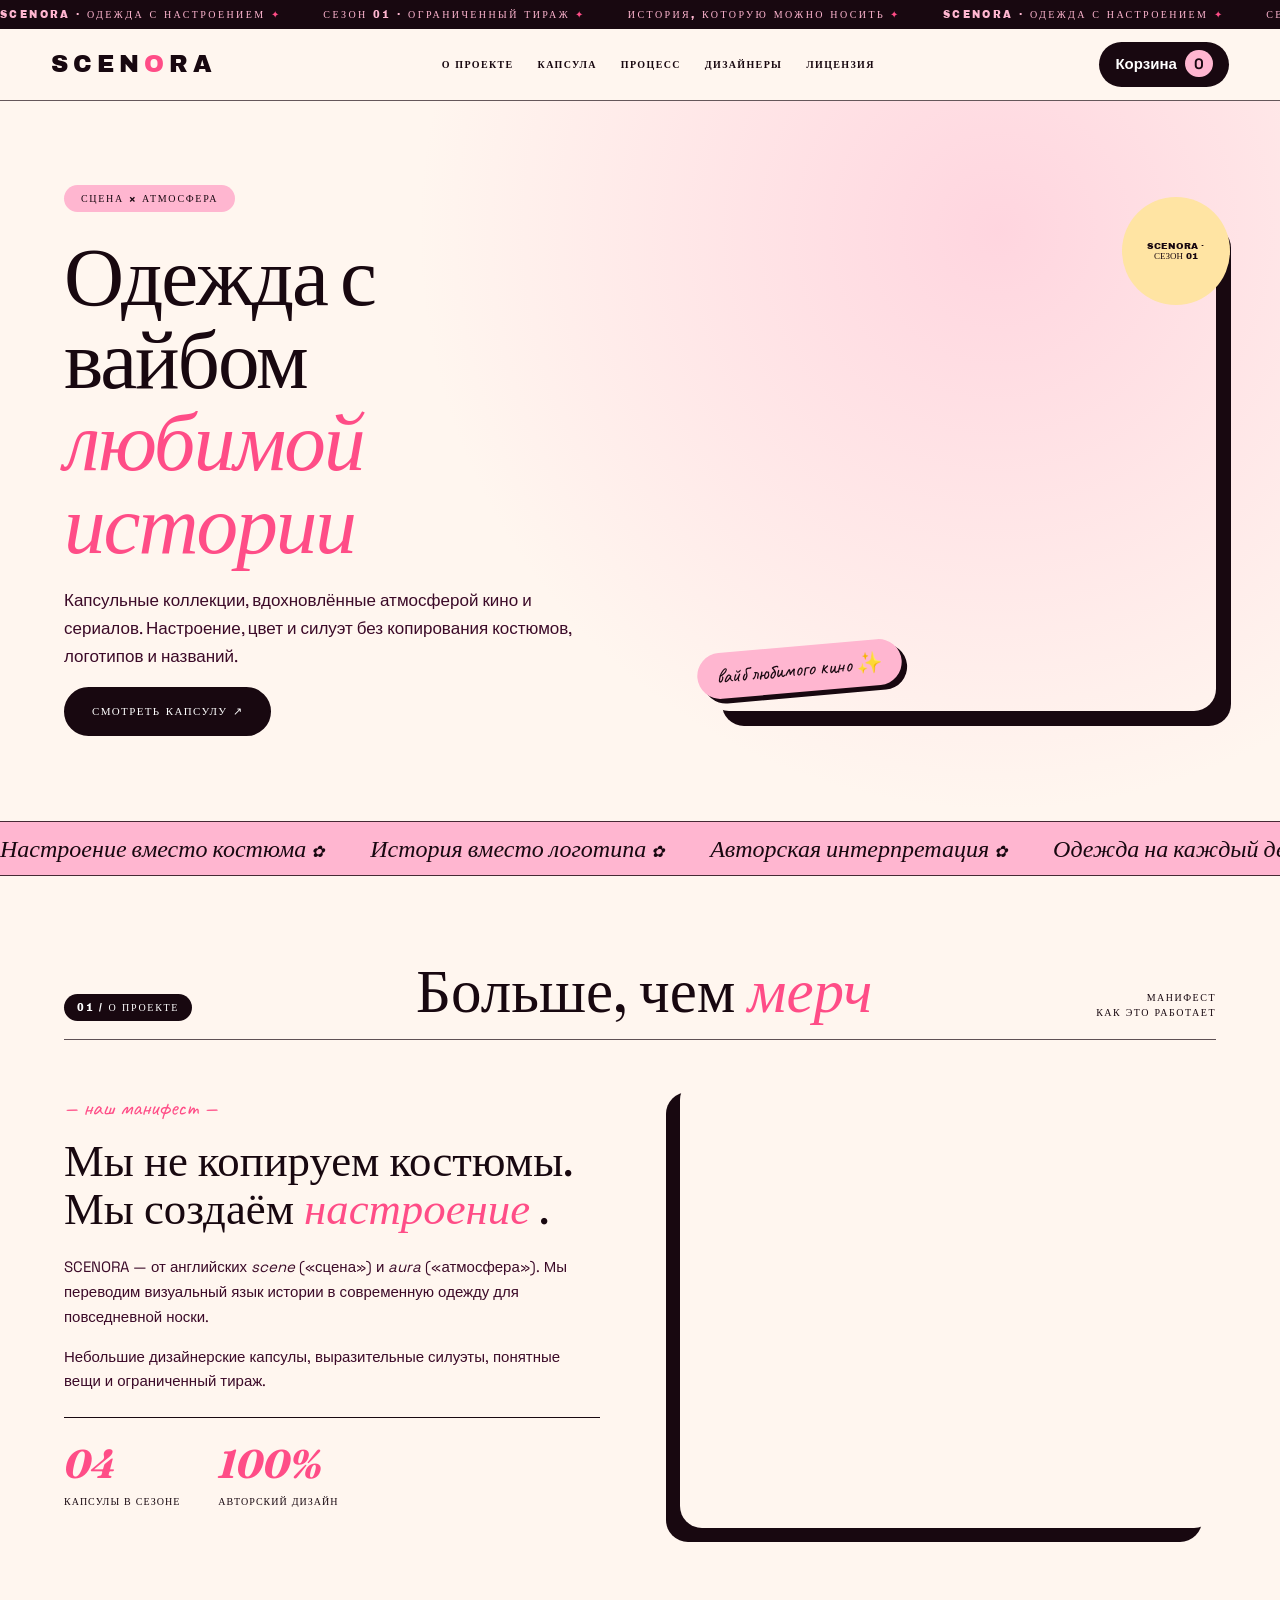
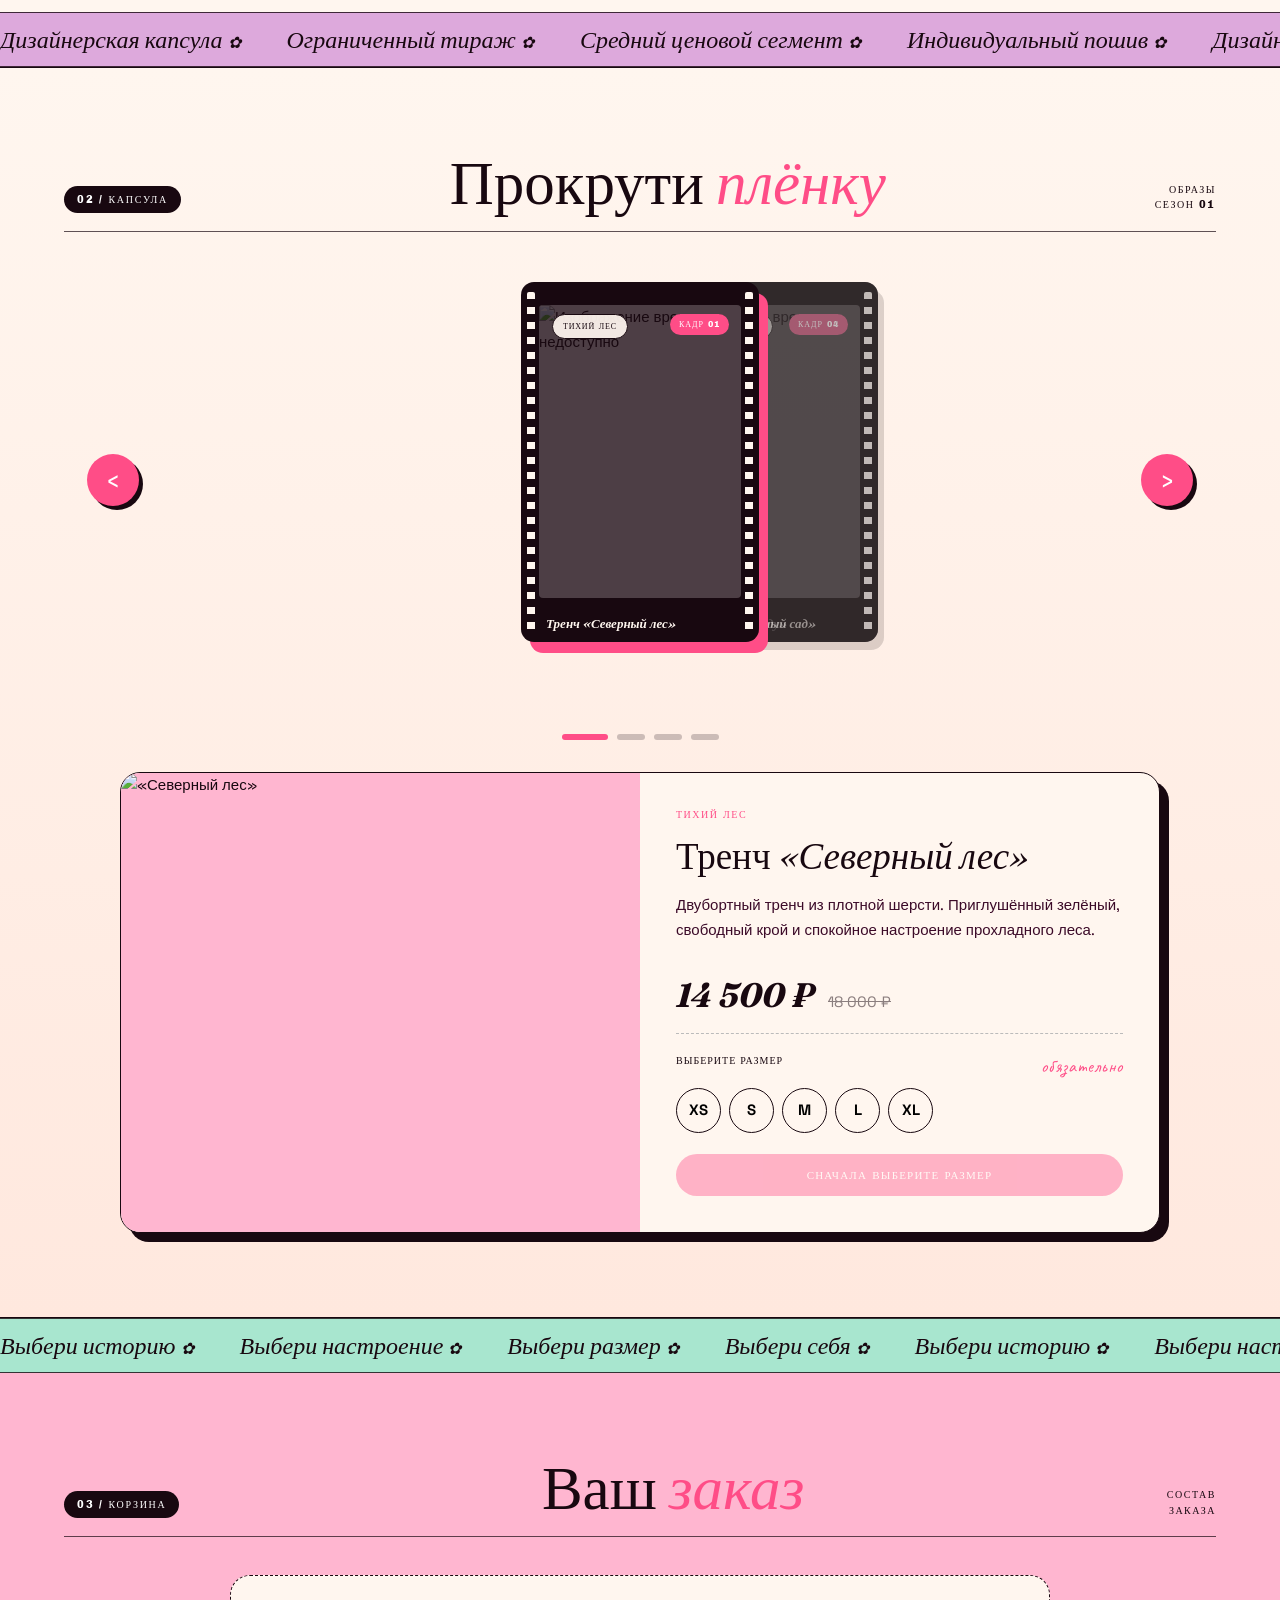
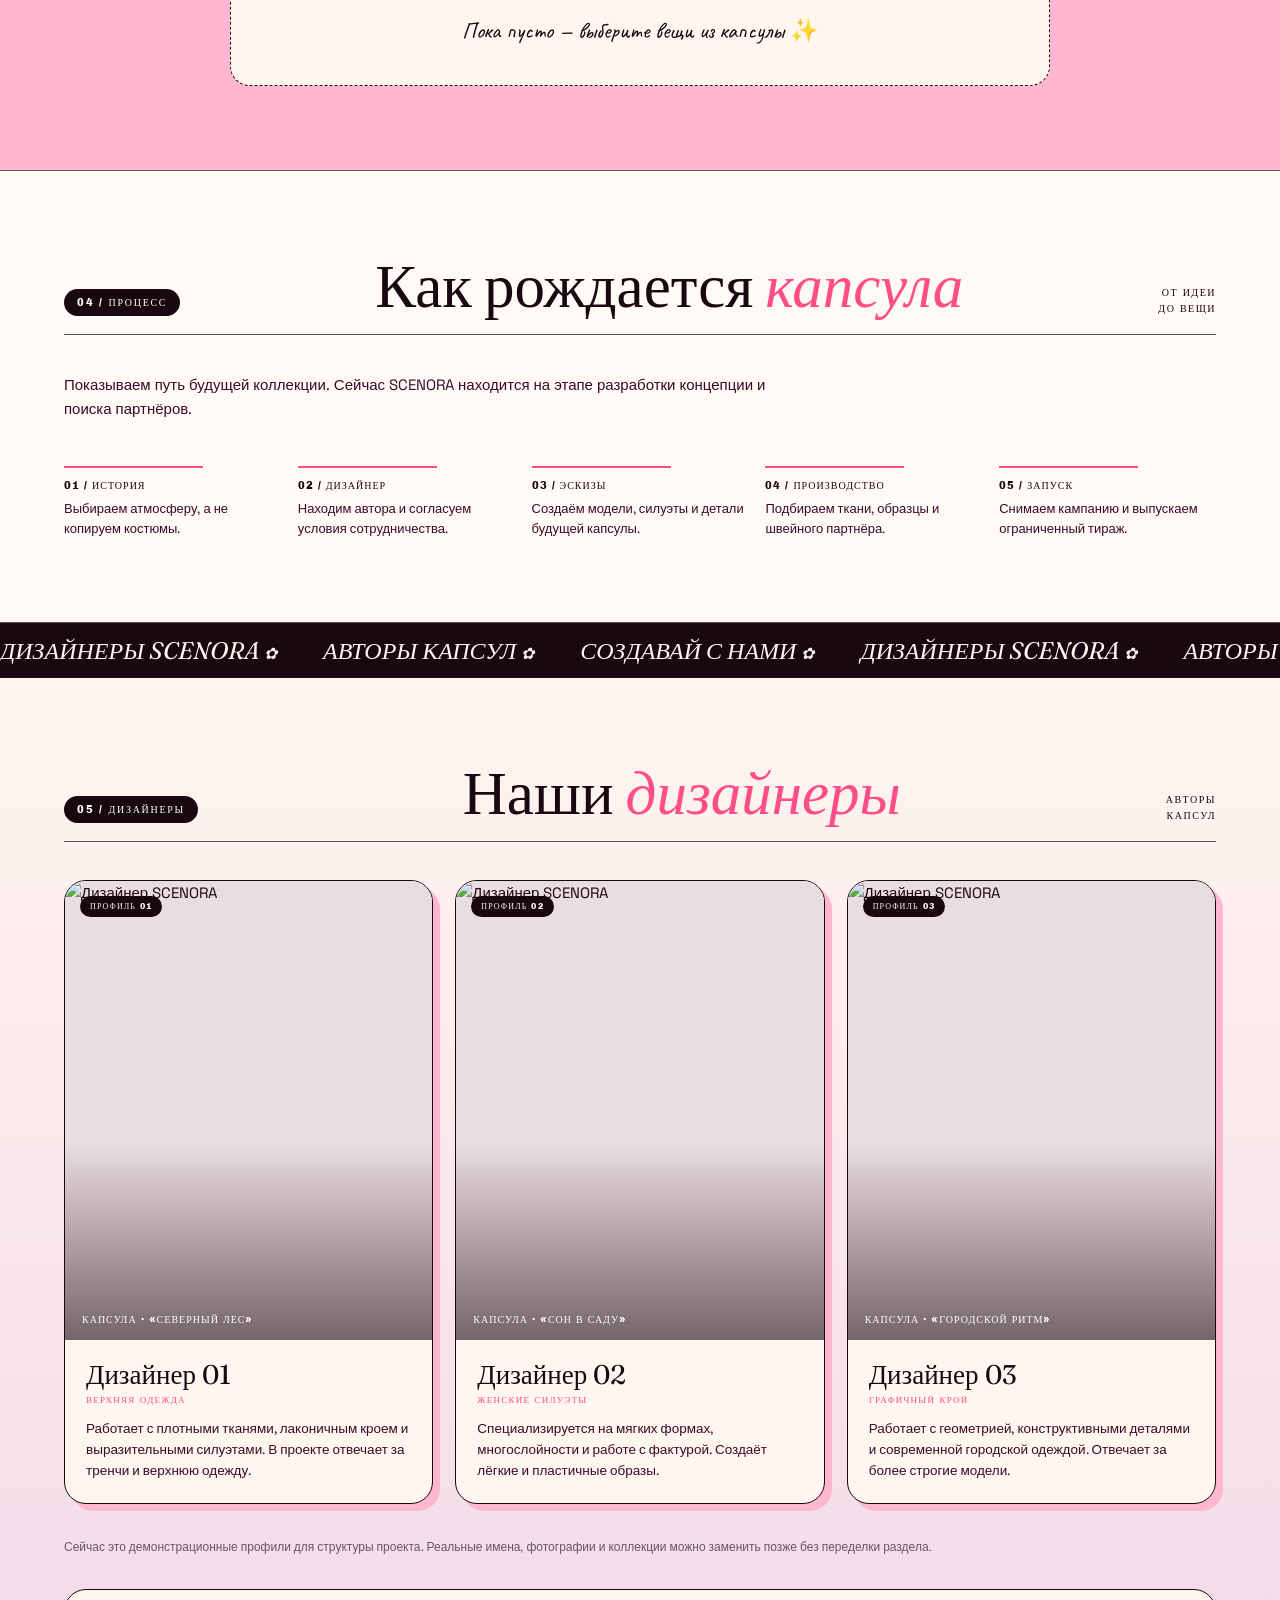
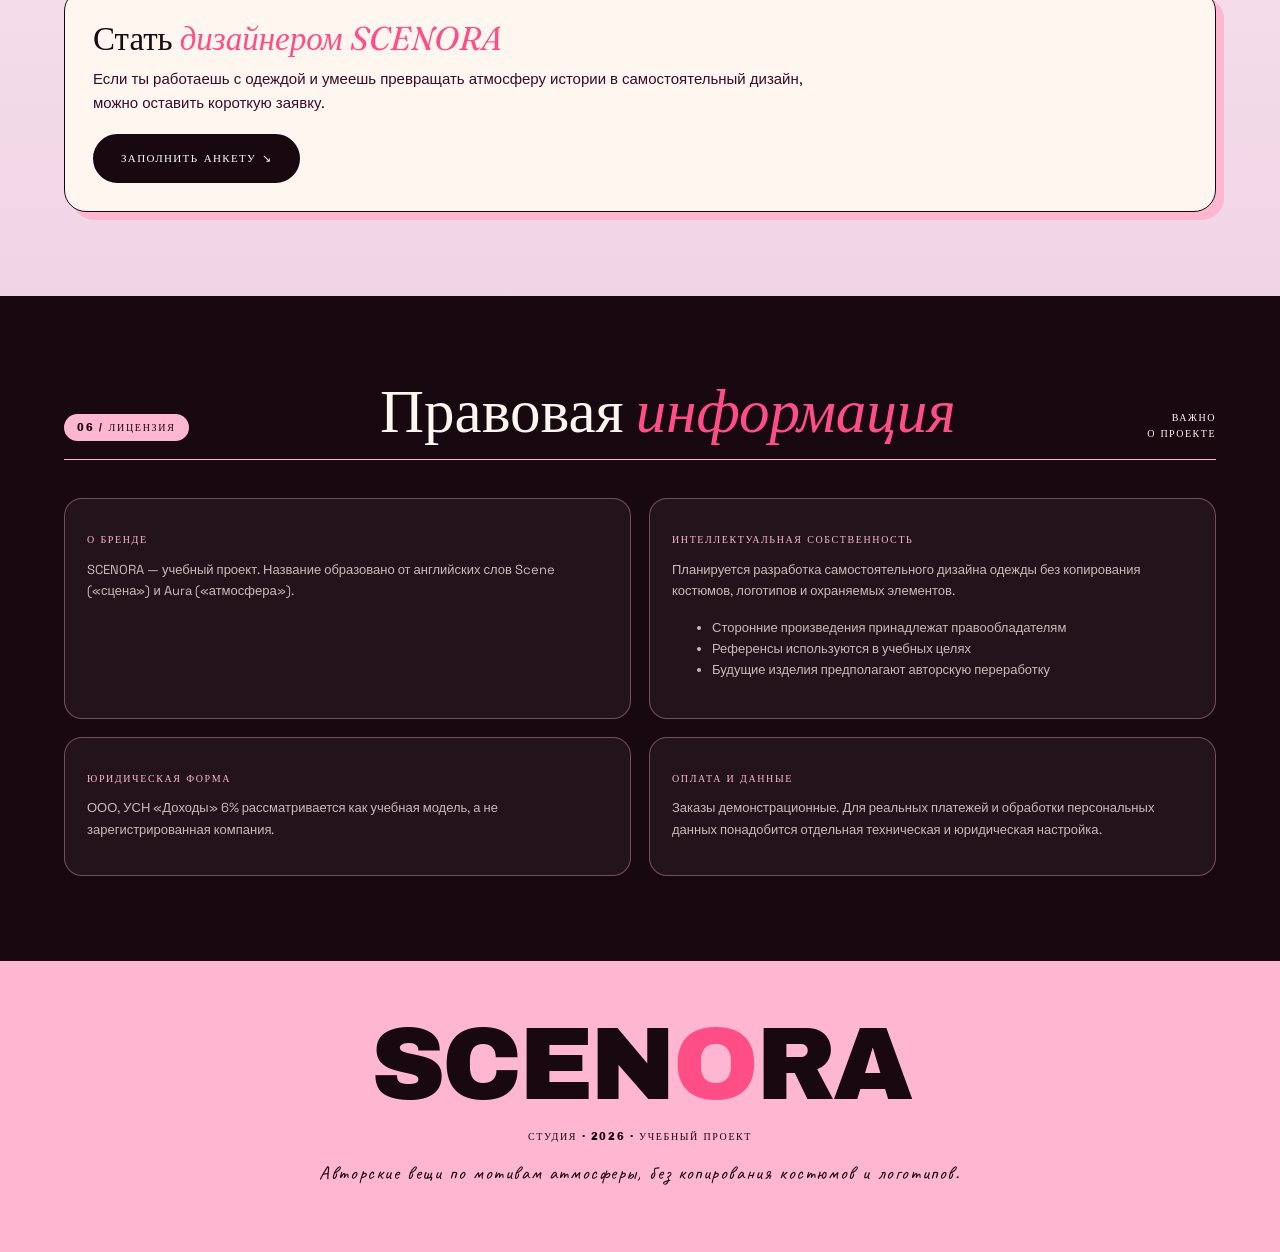
==== commit d538ea62: "Update index.html" ====
--- a/index.html
+++ b/index.html
@@ -2,8 +2,7 @@
 <html lang="ru">
 <head>
 <meta charset="UTF-8">
-<meta name="viewport" content="width=device-width, initial-scale=1.0">
-
+<meta name="viewport" content="width=device-width,initial-scale=1.0">
 <title>SCENORA — одежда с вайбом любимой истории</title>
 
 <link href="https://fonts.googleapis.com/css2?family=Fraunces:ital,wght@0,300;0,400;0,700;1,400;1,700&family=Archivo+Black&family=Space+Grotesk:wght@400;500;700&family=Caveat:wght@600&display=swap" rel="stylesheet">
@@ -11,2293 +10,2326 @@
 <style>
 
 :root{
-    --pink:#ffb6d0;
-    --pink-light:#ffd9e6;
-    --hot:#ff4d87;
-    --cream:#fff6ef;
-    --cream-light:#fffaf6;
-    --ink:#180810;
-    --plum:#3b0a28;
-    --lilac:#dda9dc;
-    --butter:#ffe4a3;
-    --mint:#a8e6cf;
+--pink:#ffb6d0;
+--pink2:#ffdce8;
+--hot:#ff4d87;
+--cream:#fff6ef;
+--cream2:#fffaf6;
+--ink:#180810;
+--plum:#3b0a28;
+--lilac:#dda9dc;
+--butter:#ffe4a3;
+--mint:#a8e6cf;
 }
 
 *{
-    box-sizing:border-box;
+box-sizing:border-box
 }
 
 html{
-    scroll-behavior:smooth;
+scroll-behavior:smooth
 }
 
 body{
-    margin:0;
-    background:var(--cream);
-    color:var(--ink);
-    font:15px/1.65 'Space Grotesk',sans-serif;
-    overflow-x:hidden;
+margin:0;
+background:var(--cream);
+color:var(--ink);
+font:15px/1.65 'Space Grotesk',sans-serif;
+overflow-x:hidden
 }
 
 body.intro-lock{
-    overflow:hidden;
+overflow:hidden
 }
 
 a{
-    color:inherit;
-    text-decoration:none;
+text-decoration:none;
+color:inherit
 }
 
 button,
-input{
-    font:inherit;
+input,
+textarea{
+font:inherit
 }
 
 button{
-    cursor:pointer;
+cursor:pointer
 }
 
 .container{
-    max-width:1260px;
-    margin:auto;
+max-width:1260px;
+margin:auto
 }
 
 .sec{
-    padding:88px 5%;
-}
-
-
-/* ================================= */
-/* СТАРТОВАЯ АНИМАЦИЯ — ЗАНАВЕС */
-/* ================================= */
+padding:84px 5%
+}
+
+
+/* ========================= */
+/* СТАРТОВАЯ АНИМАЦИЯ */
+/* ========================= */
 
 .intro-curtain{
-    position:fixed;
-    inset:0;
-    z-index:9999;
-    pointer-events:none;
-    overflow:hidden;
-
-    background:var(--cream);
+position:fixed;
+inset:0;
+z-index:9999;
+overflow:hidden;
+pointer-events:none;
+background:var(--cream)
 }
 
 .curtain-panel{
-    position:absolute;
-    top:0;
-    bottom:0;
-
-    width:51%;
-
-    background:
-        linear-gradient(
-            90deg,
-            #fffaf6 0%,
-            #ffe5ee 45%,
-            #ffb6d0 100%
-        );
-
-    box-shadow:
-        inset 0 0 40px rgba(255,77,135,.10);
-}
-
-/* лёгкие складки */
+position:absolute;
+top:0;
+bottom:0;
+width:51%;
+
+background:
+linear-gradient(
+90deg,
+#fffaf6 0%,
+#ffe5ee 48%,
+#ffb6d0 100%
+);
+
+box-shadow:
+inset 0 0 35px #ff4d8712
+}
 
 .curtain-panel:after{
-    content:'';
-
-    position:absolute;
-    inset:0;
-
-    background:
-        repeating-linear-gradient(
-            90deg,
-
-            transparent 0 34px,
-
-            rgba(255,255,255,.26) 34px 39px,
-
-            transparent 39px 66px,
-
-            rgba(255,77,135,.055) 66px 70px,
-
-            transparent 70px 96px
-        );
+content:'';
+
+position:absolute;
+inset:0;
+
+background:
+repeating-linear-gradient(
+90deg,
+transparent 0 32px,
+#ffffff55 32px 36px,
+transparent 36px 64px,
+#ff4d870d 64px 68px,
+transparent 68px 94px
+)
 }
 
 .curtain-left{
-    left:0;
-
-    animation:
-        curtainLeft
-        1.15s
-        cubic-bezier(.77,0,.18,1)
-        .48s
-        forwards;
+left:0;
+
+animation:
+curtainLeft
+1.15s
+cubic-bezier(.77,0,.18,1)
+.65s
+forwards
 }
 
 .curtain-right{
-    right:0;
-
-    transform:scaleX(-1);
-
-    animation:
-        curtainRight
-        1.15s
-        cubic-bezier(.77,0,.18,1)
-        .48s
-        forwards;
+right:0;
+
+transform:scaleX(-1);
+
+animation:
+curtainRight
+1.15s
+cubic-bezier(.77,0,.18,1)
+.65s
+forwards
+}
+
+
+/* ЛОГО ВСЕГДА ГОРИЗОНТАЛЬНО */
+
+.intro-logo-wrap{
+position:absolute;
+inset:0;
+z-index:4;
+
+display:flex;
+align-items:center;
+justify-content:center;
+
+padding:0 18px
 }
 
 .intro-logo{
-    position:absolute;
-    inset:0;
-
-    display:grid;
-    place-items:center;
-
-    z-index:5;
-
-    color:var(--ink);
-
-    font:
-        clamp(34px,8vw,88px)
-        'Archivo Black';
-
-    letter-spacing:10px;
-
-    text-shadow:
-        0 6px 25px rgba(255,77,135,.12);
-
-    animation:
-        introLogo
-        1s
-        ease
-        .15s
-        forwards;
+width:100%;
+
+text-align:center;
+
+white-space:nowrap;
+
+color:var(--ink);
+
+font:
+clamp(30px,7vw,82px)
+'Archivo Black';
+
+letter-spacing:
+clamp(3px,1vw,10px);
+
+line-height:1;
+
+animation:
+introLogo
+1.15s
+ease
+.1s
+forwards;
+
+text-shadow:
+0 5px 24px #ff4d8718
 }
 
 .intro-logo span{
-    color:var(--hot);
+color:var(--hot)
 }
 
 @keyframes curtainLeft{
 
-    to{
-        transform:translateX(-105%);
-    }
+to{
+transform:translateX(-105%)
+}
 
 }
 
 @keyframes curtainRight{
 
-    to{
-        transform:
-            scaleX(-1)
-            translateX(-105%);
-    }
+to{
+transform:
+scaleX(-1)
+translateX(-105%)
+}
 
 }
 
 @keyframes introLogo{
 
-    0%{
-        opacity:0;
-        transform:scale(.95);
-    }
-
-    35%{
-        opacity:1;
-        transform:scale(1);
-    }
-
-    75%{
-        opacity:1;
-    }
-
-    100%{
-        opacity:0;
-        transform:scale(1.025);
-    }
-
-}
-
-
-/* ================================= */
-/* ВЕРХНЯЯ БЕГУЩАЯ СТРОКА */
-/* ================================= */
+0%{
+opacity:0;
+transform:scale(.96)
+}
+
+28%{
+opacity:1;
+transform:scale(1)
+}
+
+72%{
+opacity:1
+}
+
+100%{
+opacity:0;
+transform:scale(1.02)
+}
+
+}
+
+
+/* ========================= */
+/* ВЕРХНЯЯ СТРОКА */
+/* ========================= */
 
 .ticker{
-    overflow:hidden;
-
-    background:var(--ink);
-    color:var(--pink);
-
-    padding:10px 0;
-
-    font:
-        10px
-        'Archivo Black';
-
-    letter-spacing:2.5px;
+overflow:hidden;
+
+background:var(--ink);
+color:var(--pink);
+
+padding:9px 0;
+
+font:
+10px
+'Archivo Black';
+
+letter-spacing:2.4px
+}
+
+.ticker-track,
+.marquee-track{
+display:flex;
+
+width:max-content;
+
+white-space:nowrap;
+
+animation:
+marq
+30s
+linear
+infinite
 }
 
 .ticker-track{
-    display:flex;
-
-    width:max-content;
-
-    gap:42px;
-
-    white-space:nowrap;
-
-    animation:
-        marqueeMove
-        28s
-        linear
-        infinite;
+gap:42px
 }
 
 .ticker-track span:after{
-    content:' ✦';
-    color:var(--hot);
-}
-
-@keyframes marqueeMove{
-
-    to{
-        transform:translateX(-50%);
-    }
-
-}
-
-
-/* ================================= */
+content:' ✦';
+color:var(--hot)
+}
+
+@keyframes marq{
+
+to{
+transform:translateX(-50%)
+}
+
+}
+
+
+/* ========================= */
 /* НАВИГАЦИЯ */
-/* ================================= */
+/* ========================= */
 
 .nav{
-    position:sticky;
-    top:0;
-
-    z-index:50;
-
-    background:rgba(255,246,239,.94);
-
-    backdrop-filter:blur(18px);
-
-    border-bottom:
-        1px
-        solid
-        rgba(24,8,16,.75);
-
-    display:grid;
-
-    grid-template-columns:
-        auto
-        1fr
-        auto;
-
-    align-items:center;
-
-    gap:24px;
-
-    padding:
-        14px
-        4%;
+position:sticky;
+top:0;
+
+z-index:40;
+
+background:#fff6eff2;
+
+backdrop-filter:blur(17px);
+
+border-bottom:
+1px solid #180810aa;
+
+display:grid;
+
+grid-template-columns:
+auto
+1fr
+auto;
+
+gap:22px;
+
+align-items:center;
+
+padding:
+13px
+4%
 }
 
 .brand{
-    font:
-        25px
-        'Archivo Black';
-
-    letter-spacing:5px;
-
-    white-space:nowrap;
+font:
+24px
+'Archivo Black';
+
+letter-spacing:5px;
+
+white-space:nowrap
 }
 
 .brand span,
 .footer-brand span{
-    color:var(--hot);
+color:var(--hot)
 }
 
 .nav-links{
-    display:flex;
-
-    justify-content:center;
-
-    align-items:center;
-
-    gap:25px;
-
-    min-width:0;
-
-    white-space:nowrap;
+display:flex;
+
+justify-content:center;
+
+gap:24px;
+
+min-width:0;
+
+white-space:nowrap
 }
 
 .nlink{
-    position:relative;
-
-    font:
-        700
-        10px
-        'Space Grotesk';
-
-    letter-spacing:1.4px;
-
-    text-transform:uppercase;
-}
-
-.nlink:after{
-    content:'';
-
-    position:absolute;
-
-    left:0;
-    right:100%;
-    bottom:-5px;
-
-    height:2px;
-
-    background:var(--hot);
-
-    transition:.25s;
+font:
+700
+10px
+'Space Grotesk';
+
+letter-spacing:1.35px;
+
+text-transform:uppercase
 }
 
 .nlink:hover{
-    color:var(--hot);
-}
-
-.nlink:hover:after{
-    right:0;
+color:var(--hot)
 }
 
 .cart-pill{
-    border:0;
-
-    border-radius:35px;
-
-    background:var(--ink);
-
-    color:white;
-
-    padding:
-        10px
-        17px;
-
-    font-weight:700;
-
-    white-space:nowrap;
+border:0;
+
+border-radius:35px;
+
+background:var(--ink);
+
+color:#fff;
+
+padding:
+10px
+16px;
+
+font-weight:700;
+
+white-space:nowrap
 }
 
 .cart-pill b{
-    background:var(--pink);
-
-    color:var(--ink);
-
-    padding:
-        4px
-        9px;
-
-    margin-left:5px;
-
-    border-radius:100px;
-}
-
-
-/* ================================= */
-/* ГЛАВНЫЙ ЭКРАН */
-/* ================================= */
+background:var(--pink);
+
+color:var(--ink);
+
+padding:
+4px
+9px;
+
+border-radius:100px;
+
+margin-left:4px
+}
+
+
+/* ========================= */
+/* HERO */
+/* ========================= */
 
 .hero{
-    min-height:80vh;
-
-    padding:
-        70px
-        5%;
-
-    background:
-        radial-gradient(
-            circle at 78% 18%,
-            rgba(255,182,208,.52),
-            transparent 50%
-        );
-
-    display:grid;
-
-    grid-template-columns:
-        1.05fr
-        .95fr;
-
-    gap:7%;
-
-    align-items:center;
+min-height:80vh;
+
+padding:
+66px
+5%;
+
+background:
+radial-gradient(
+circle at 78% 18%,
+#ffb6d082,
+transparent 50%
+);
+
+display:grid;
+
+grid-template-columns:
+1.05fr
+.95fr;
+
+gap:7%;
+
+align-items:center
 }
 
 .hero-tag{
-    display:inline-block;
-
-    background:var(--pink);
-
-    padding:
-        8px
-        17px;
-
-    border-radius:50px;
-
-    font:
-        10px
-        'Archivo Black';
-
-    letter-spacing:1.8px;
+display:inline-block;
+
+background:var(--pink);
+
+padding:
+8px
+17px;
+
+border-radius:50px;
+
+font:
+10px
+'Archivo Black';
+
+letter-spacing:1.7px
 }
 
 .hero h1{
-    font:
-        300
-        clamp(44px,6.5vw,92px)
-        /.99
-        'Fraunces';
-
-    letter-spacing:-2px;
-
-    margin:
-        22px
-        0;
+font:
+300
+clamp(44px,6.5vw,92px)
+/.99
+'Fraunces';
+
+letter-spacing:-2px;
+
+margin:
+22px
+0
 }
 
 .hero h1 em,
-.sec-title em{
-    color:var(--hot);
+.sec-title em,
+.open-call h3 em{
+color:var(--hot)
 }
 
 .hero p{
-    font-size:17px;
-
-    color:var(--plum);
-
-    max-width:540px;
+font-size:17px;
+
+color:var(--plum);
+
+max-width:540px
 }
 
 .btn{
-    display:inline-flex;
-
-    align-items:center;
-    justify-content:center;
-
-    background:var(--ink);
-
-    color:white;
-
-    border:
-        2px
-        solid
-        var(--ink);
-
-    border-radius:100px;
-
-    padding:
-        17px
-        27px;
-
-    font:
-        11px
-        'Archivo Black';
-
-    letter-spacing:1.4px;
-
-    transition:.25s;
+display:inline-flex;
+
+align-items:center;
+justify-content:center;
+
+background:var(--ink);
+
+color:#fff;
+
+border:
+2px
+solid
+var(--ink);
+
+border-radius:100px;
+
+padding:
+16px
+26px;
+
+font:
+11px
+'Archivo Black';
+
+letter-spacing:1.35px;
+
+transition:.25s
 }
 
 .btn:hover{
-    background:var(--hot);
-    border-color:var(--hot);
-
-    transform:translateY(-2px);
+background:var(--hot);
+
+border-color:var(--hot);
+
+transform:
+translateY(-2px)
 }
 
 .hero-visual{
-    position:relative;
-
-    height:510px;
+position:relative;
+
+height:500px
 }
 
 .hero-photo{
-    position:absolute;
-    inset:0;
-
-    background:
-        url('https://images.unsplash.com/photo-1515886657613-9f3515b0c78f?q=80&w=1200&auto=format&fit=crop')
-        center/cover;
-
-    border-radius:22px;
-
-    box-shadow:
-        16px
-        16px
-        var(--ink);
+position:absolute;
+inset:0;
+
+background:
+url('https://images.unsplash.com/photo-1515886657613-9f3515b0c78f?q=80&w=1200&auto=format&fit=crop')
+center/cover;
+
+border-radius:22px;
+
+box-shadow:
+15px
+15px
+var(--ink)
 }
 
 .hero-badge{
-    position:absolute;
-
-    right:-15px;
-    top:-15px;
-
-    width:112px;
-    height:112px;
-
-    border-radius:50%;
-
-    background:var(--butter);
-
-    display:grid;
-    place-items:center;
-
-    text-align:center;
-
-    padding:14px;
-
-    font:
-        10px
-        'Archivo Black';
-
-    animation:
-        spinBadge
-        18s
-        linear
-        infinite;
+position:absolute;
+
+right:-14px;
+top:-14px;
+
+width:108px;
+height:108px;
+
+border-radius:50%;
+
+background:var(--butter);
+
+display:grid;
+
+place-items:center;
+
+text-align:center;
+
+padding:14px;
+
+font:
+9px
+'Archivo Black';
+
+animation:
+spin
+18s
+linear
+infinite
 }
 
 .hero-sticker{
-    position:absolute;
-
-    left:-10px;
-    bottom:20px;
-
-    background:var(--pink);
-
-    padding:
-        11px
-        20px;
-
-    border-radius:50px;
-
-    transform:rotate(-5deg);
-
-    box-shadow:
-        5px
-        5px
-        var(--ink);
-
-    font:
-        22px
-        'Caveat';
-}
-
-@keyframes spinBadge{
-
-    to{
-        transform:rotate(360deg);
-    }
-
-}
-
-
-/* ================================= */
-/* ЦВЕТНЫЕ БЕГУЩИЕ ЛЕНТЫ */
-/* ================================= */
+position:absolute;
+
+left:-10px;
+bottom:19px;
+
+background:var(--pink);
+
+padding:
+10px
+19px;
+
+border-radius:50px;
+
+transform:
+rotate(-5deg);
+
+box-shadow:
+5px
+5px
+var(--ink);
+
+font:
+21px
+'Caveat'
+}
+
+@keyframes spin{
+
+to{
+transform:rotate(360deg)
+}
+
+}
+
+
+/* ========================= */
+/* БЕГУЩИЕ ЛЕНТЫ */
+/* ========================= */
 
 .marquee{
-    padding:
-        14px
-        0;
-
-    overflow:hidden;
-
-    border-block:
-        1px
-        solid
-        rgba(24,8,16,.8);
+padding:
+12px
+0;
+
+overflow:hidden;
+
+border-block:
+1px
+solid
+#180810cc
 }
 
 .marquee.pink{
-    background:var(--pink);
+background:var(--pink)
 }
 
 .marquee.lilac{
-    background:var(--lilac);
+background:var(--lilac)
 }
 
 .marquee.mint{
-    background:var(--mint);
+background:var(--mint)
 }
 
 .marquee.ink{
-    background:var(--ink);
-    color:var(--cream);
+background:var(--ink);
+color:var(--cream)
 }
 
 .marquee-track{
-    display:flex;
-
-    width:max-content;
-
-    gap:48px;
-
-    white-space:nowrap;
-
-    animation:
-        marqueeMove
-        35s
-        linear
-        infinite;
-
-    font:
-        italic
-        25px
-        'Fraunces';
+gap:46px;
+
+font:
+italic
+24px
+'Fraunces';
+
+animation-duration:35s
 }
 
 .marquee-track span:after{
-    content:' ✿';
-
-    font-size:17px;
-}
-
-
-/* ================================= */
+content:' ✿';
+
+font-size:16px
+}
+
+
+/* ========================= */
 /* ЗАГОЛОВКИ РАЗДЕЛОВ */
-/* ================================= */
+/* ========================= */
 
 .sec-head{
-    display:grid;
-
-    grid-template-columns:
-        auto
-        1fr
-        auto;
-
-    align-items:end;
-
-    gap:24px;
-
-    border-bottom:
-        1px
-        solid
-        rgba(24,8,16,.72);
-
-    padding-bottom:20px;
-
-    margin-bottom:40px;
+display:grid;
+
+grid-template-columns:
+auto
+1fr
+auto;
+
+align-items:end;
+
+gap:22px;
+
+border-bottom:
+1px
+solid
+#180810b0;
+
+padding-bottom:18px;
+
+margin-bottom:38px
 }
 
 .sec-num{
-    font:
-        10px
-        'Archivo Black';
-
-    letter-spacing:1.8px;
-
-    background:var(--ink);
-
-    color:white;
-
-    border-radius:35px;
-
-    padding:
-        9px
-        14px;
+font:
+10px
+'Archivo Black';
+
+letter-spacing:1.7px;
+
+background:var(--ink);
+
+color:#fff;
+
+border-radius:35px;
+
+padding:
+8px
+13px
 }
 
 .sec-title{
-    font:
-        400
-        clamp(34px,5vw,62px)
-        /1
-        'Fraunces';
-
-    text-align:center;
-
-    margin:0;
+font:
+400
+clamp(34px,5vw,61px)
+/1
+'Fraunces';
+
+text-align:center;
+
+margin:0
 }
 
 .sec-tag{
-    font:
-        10px
-        /1.6
-        'Archivo Black';
-
-    letter-spacing:1.6px;
-
-    text-align:right;
-}
-
-
-/* ================================= */
+font:
+10px
+/1.55
+'Archivo Black';
+
+letter-spacing:1.5px;
+
+text-align:right
+}
+
+
+/* ========================= */
 /* О ПРОЕКТЕ */
-/* ================================= */
+/* ========================= */
 
 .about-grid{
-    display:grid;
-
-    grid-template-columns:
-        1fr
-        1fr;
-
-    gap:7%;
-
-    align-items:center;
+display:grid;
+
+grid-template-columns:
+1fr
+1fr;
+
+gap:7%;
+
+align-items:center
 }
 
 .about-text .label{
-    font:
-        24px
-        'Caveat';
-
-    color:var(--hot);
+font:
+23px
+'Caveat';
+
+color:var(--hot)
 }
 
 .about-text h3{
-    font:
-        400
-        clamp(30px,3.5vw,48px)
-        /1.08
-        'Fraunces';
-
-    margin:
-        14px
-        0
-        24px;
+font:
+400
+clamp(30px,3.5vw,47px)
+/1.08
+'Fraunces';
+
+margin:
+14px
+0
+23px
 }
 
 .about-text h3 em{
-    color:var(--hot);
+color:var(--hot)
 }
 
 .about-text p{
-    color:var(--plum);
+color:var(--plum)
 }
 
 .about-stats{
-    display:flex;
-
-    gap:40px;
-
-    border-top:
-        1px
-        solid
-        var(--ink);
-
-    padding-top:22px;
-
-    margin-top:24px;
+display:flex;
+
+gap:38px;
+
+border-top:
+1px
+solid
+var(--ink);
+
+padding-top:21px;
+
+margin-top:23px
 }
 
 .stat b{
-    display:block;
-
-    font:
-        italic
-        700
-        42px
-        'Fraunces';
-
-    color:var(--hot);
+display:block;
+
+font:
+italic
+700
+40px
+'Fraunces';
+
+color:var(--hot)
 }
 
 .stat span{
-    font:
-        10px
-        'Archivo Black';
-
-    letter-spacing:1px;
+font:
+10px
+'Archivo Black';
+
+letter-spacing:1px
 }
 
 .about-visual{
-    height:460px;
-
-    position:relative;
+height:450px;
+
+position:relative
 }
 
 .about-photo{
-    position:absolute;
-    inset:0;
-
-    background:
-        url('https://images.unsplash.com/photo-1490481651871-ab68de25d43d?q=80&w=1200&auto=format&fit=crop')
-        center/cover;
-
-    border-radius:22px;
-
-    box-shadow:
-        -15px
-        15px
-        var(--ink);
-}
-
-
-/* ================================= */
-/* КАПСУЛА — КИНОПЛЁНКА */
-/* ================================= */
+position:absolute;
+inset:0;
+
+background:
+url('https://images.unsplash.com/photo-1490481651871-ab68de25d43d?q=80&w=1200&auto=format&fit=crop')
+center/cover;
+
+border-radius:22px;
+
+box-shadow:
+-14px
+14px
+var(--ink)
+}
+
+
+/* ========================= */
+/* КАРУСЕЛЬ — ПЛЁНКА */
+/* ========================= */
 
 .carousel-sec{
-    background:
-        linear-gradient(
-            var(--cream),
-            #ffe8de
-        );
-
-    border-block:
-        1px
-        solid
-        var(--ink);
+background:
+linear-gradient(
+var(--cream),
+#ffe8de
+);
+
+border-block:
+1px
+solid
+var(--ink)
 }
 
 .carousel-wrap{
-    position:relative;
-
-    height:500px;
-
-    perspective:1850px;
-
-    overflow:hidden;
+position:relative;
+
+height:460px;
+
+perspective:1200px;
+
+overflow:hidden
 }
 
 .carousel-stage{
-    position:absolute;
-
-    top:0;
-    left:50%;
-
-    width:238px;
-    height:100%;
-
-    transform-style:preserve-3d;
-
-    transition:
-        transform
-        .9s
-        cubic-bezier(.25,1,.5,1);
+position:relative;
+
+height:100%;
+
+width:100%;
+
+transform-style:preserve-3d
 }
 
 .film-card{
-    position:absolute;
-
-    top:18px;
-    left:0;
-
-    width:238px;
-
-    cursor:pointer;
-
-    transition:
-        filter .35s,
-        opacity .35s;
-
-    backface-visibility:hidden;
+position:absolute;
+
+top:12px;
+left:50%;
+
+width:238px;
+
+transition:
+transform .75s cubic-bezier(.22,.85,.26,1),
+opacity .5s,
+filter .5s;
+
+transform-style:preserve-3d;
+
+cursor:pointer
+}
+
+.film-card.hidden-card{
+pointer-events:none
 }
 
 .film-frame{
-    position:relative;
-
-    height:368px;
-
-    padding:
-        24px
-        18px
-        45px;
-
-    background:var(--ink);
-
-    border-radius:13px;
-
-    overflow:hidden;
-
-    box-shadow:
-        6px
-        8px
-        0
-        rgba(24,8,16,.17);
-}
+position:relative;
+
+height:360px;
+
+padding:
+23px
+18px
+44px;
+
+background:var(--ink);
+
+border-radius:13px;
+
+overflow:hidden;
+
+box-shadow:
+6px
+8px
+0
+#18081020
+}
+
+
+/* ПЕРФОРАЦИЯ */
 
 .film-frame:before,
 .film-frame:after{
-    content:'';
-
-    position:absolute;
-
-    z-index:5;
-
-    top:10px;
-    bottom:10px;
-
-    width:8px;
-
-    background:
-        repeating-linear-gradient(
-            to bottom,
-
-            var(--cream) 0 7px,
-
-            transparent 7px 15px
-        );
-
-    border-radius:2px;
+content:'';
+
+position:absolute;
+
+z-index:5;
+
+top:10px;
+bottom:10px;
+
+width:8px;
+
+background:
+repeating-linear-gradient(
+to bottom,
+var(--cream) 0 7px,
+transparent 7px 15px
+);
+
+border-radius:2px
 }
 
 .film-frame:before{
-    left:6px;
+left:6px
 }
 
 .film-frame:after{
-    right:6px;
+right:6px
 }
 
 .film-frame img{
-    width:100%;
-    height:100%;
-
-    object-fit:cover;
-
-    border-radius:4px;
-
-    display:block;
+width:100%;
+height:100%;
+
+object-fit:cover;
+
+border-radius:4px;
+
+display:block;
+
+background:#eadde1
 }
 
 .film-vibe{
-    position:absolute;
-
-    left:31px;
-    top:33px;
-
-    z-index:6;
-
-    border-radius:24px;
-
-    padding:
-        7px
-        10px;
-
-    font:
-        8px
-        'Archivo Black';
-
-    letter-spacing:.9px;
-
-    background:rgba(255,246,239,.94);
-
-    border:
-        1px
-        solid
-        var(--ink);
+position:absolute;
+
+left:31px;
+top:32px;
+
+z-index:6;
+
+border-radius:24px;
+
+padding:
+7px
+10px;
+
+font:
+8px
+'Archivo Black';
+
+letter-spacing:.8px;
+
+background:#fff6efed;
+
+border:
+1px
+solid
+var(--ink)
 }
 
 .film-num{
-    position:absolute;
-
-    right:30px;
-    top:33px;
-
-    z-index:6;
-
-    background:var(--hot);
-
-    color:white;
-
-    border-radius:24px;
-
-    padding:
-        6px
-        9px;
-
-    font:
-        8px
-        'Archivo Black';
-
-    letter-spacing:1px;
+position:absolute;
+
+right:30px;
+top:32px;
+
+z-index:6;
+
+background:var(--hot);
+
+color:white;
+
+border-radius:24px;
+
+padding:
+6px
+9px;
+
+font:
+8px
+'Archivo Black';
+
+letter-spacing:1px
 }
 
 .film-caption{
-    position:absolute;
-
-    left:25px;
-    right:25px;
-    bottom:10px;
-
-    z-index:6;
-
-    color:var(--cream);
-
-    font:
-        italic
-        700
-        13px
-        'Fraunces';
-
-    white-space:nowrap;
-
-    overflow:hidden;
-
-    text-overflow:ellipsis;
+position:absolute;
+
+left:25px;
+right:25px;
+bottom:10px;
+
+z-index:6;
+
+color:var(--cream);
+
+font:
+italic
+700
+13px
+'Fraunces';
+
+white-space:nowrap;
+
+overflow:hidden;
+
+text-overflow:ellipsis
 }
 
 .film-card.active .film-frame{
-    box-shadow:
-        9px
-        11px
-        0
-        var(--hot);
-}
+box-shadow:
+9px
+11px
+0
+var(--hot)
+}
+
+
+/* СТРЕЛКИ ВСЕГДА ВИДНЫ */
 
 .carousel-controls{
-    position:absolute;
-
-    top:41%;
-
-    z-index:8;
-
-    border:0;
-
-    border-radius:50%;
-
-    width:50px;
-    height:50px;
-
-    background:var(--ink);
-
-    color:white;
-
-    font-size:26px;
-
-    display:grid;
-    place-items:center;
+position:absolute;
+
+top:40%;
+
+z-index:15;
+
+border:0;
+
+border-radius:50%;
+
+width:52px;
+height:52px;
+
+background:var(--hot);
+
+color:#fff;
+
+font-size:27px;
+
+display:grid;
+
+place-items:center;
+
+box-shadow:
+4px
+4px
+0
+var(--ink)
 }
 
 .nav-prev{
-    left:2%;
+left:2%
 }
 
 .nav-next{
-    right:2%;
+right:2%
 }
 
 .carousel-dots{
-    display:flex;
-
-    gap:9px;
-
-    justify-content:center;
-
-    margin:
-        7px
-        0
-        34px;
+display:flex;
+
+gap:9px;
+
+justify-content:center;
+
+margin:
+4px
+0
+32px
 }
 
 .dot-btn{
-    width:30px;
-    height:6px;
-
-    background:rgba(24,8,16,.22);
-
-    border:0;
-
-    border-radius:20px;
-
-    transition:.25s;
+width:28px;
+height:6px;
+
+background:#18081038;
+
+border:0;
+
+border-radius:20px;
+
+transition:.25s
 }
 
 .dot-btn.active{
-    background:var(--hot);
-
-    width:48px;
-}
-
-
-/* ================================= */
-/* КАРТОЧКА ТОВАРА */
-/* ================================= */
+background:var(--hot);
+
+width:46px
+}
+
+
+/* ========================= */
+/* ТОВАР */
+/* ========================= */
 
 .detail-panel{
-    max-width:1050px;
-
-    margin:
-        32px
-        auto
-        0;
-
-    border:
-        1px
-        solid
-        var(--ink);
-
-    border-radius:20px;
-
-    background:var(--cream);
-
-    overflow:hidden;
-
-    box-shadow:
-        10px
-        10px
-        var(--ink);
-
-    display:grid;
-
-    grid-template-columns:
-        1fr
-        1fr;
+max-width:1040px;
+
+margin:
+30px
+auto
+0;
+
+border:
+1px
+solid
+var(--ink);
+
+border-radius:20px;
+
+background:var(--cream);
+
+overflow:hidden;
+
+box-shadow:
+9px
+9px
+var(--ink);
+
+display:grid;
+
+grid-template-columns:
+1fr
+1fr
 }
 
 .detail-img{
-    position:relative;
-
-    min-height:450px;
-
-    background:var(--pink);
+position:relative;
+
+min-height:440px;
+
+background:var(--pink)
 }
 
 .detail-img img{
-    position:absolute;
-    inset:0;
-
-    width:100%;
-    height:100%;
-
-    object-fit:cover;
+position:absolute;
+inset:0;
+
+width:100%;
+height:100%;
+
+object-fit:cover
 }
 
 .detail-info{
-    padding:38px;
+padding:36px
 }
 
 .detail-info .vibe{
-    color:var(--hot);
-
-    font:
-        10px
-        'Archivo Black';
-
-    letter-spacing:1.6px;
+color:var(--hot);
+
+font:
+10px
+'Archivo Black';
+
+letter-spacing:1.5px
 }
 
 .detail-info h3{
-    font:
-        400
-        38px
-        'Fraunces';
-
-    margin:
-        14px
-        0;
+font:
+400
+37px
+'Fraunces';
+
+margin:
+13px
+0
 }
 
 .detail-info .desc{
-    color:var(--plum);
+color:var(--plum)
 }
 
 .price-row{
-    border-bottom:
-        1px
-        dashed
-        #bbb;
-
-    padding:
-        18px
-        0;
-
-    display:flex;
-
-    gap:14px;
-
-    align-items:baseline;
+border-bottom:
+1px
+dashed
+#bbb;
+
+padding:
+17px
+0;
+
+display:flex;
+
+gap:13px;
+
+align-items:baseline
 }
 
 .price{
-    font:
-        italic
-        700
-        35px
-        'Fraunces';
+font:
+italic
+700
+34px
+'Fraunces'
 }
 
 .price-old{
-    text-decoration:line-through;
-    opacity:.5;
+text-decoration:line-through;
+opacity:.5
 }
 
 .size-block{
-    margin:
-        22px
-        0;
+margin:
+21px
+0
 }
 
 .size-label{
-    display:flex;
-
-    justify-content:space-between;
-
-    font:
-        10px
-        'Archivo Black';
-
-    letter-spacing:1px;
-
-    margin-bottom:12px;
+display:flex;
+
+justify-content:space-between;
+
+font:
+10px
+'Archivo Black';
+
+letter-spacing:1px;
+
+margin-bottom:11px
 }
 
 .hint{
-    font:
-        19px
-        'Caveat';
-
-    color:var(--hot);
+font:
+18px
+'Caveat';
+
+color:var(--hot)
 }
 
 .sizes{
-    display:flex;
-
-    flex-wrap:wrap;
-
-    gap:8px;
+display:flex;
+
+flex-wrap:wrap;
+
+gap:8px
 }
 
 .size-btn{
-    min-width:46px;
-    height:46px;
-
-    border:
-        1.5px
-        solid
-        var(--ink);
-
-    border-radius:50px;
-
-    background:transparent;
-
-    font-weight:700;
+min-width:45px;
+height:45px;
+
+border:
+1.5px
+solid
+var(--ink);
+
+border-radius:50px;
+
+background:transparent;
+
+font-weight:700
 }
 
 .size-btn.selected{
-    background:var(--ink);
-    color:white;
+background:var(--ink);
+
+color:#fff
 }
 
 .add-to-cart-btn{
-    width:100%;
-
-    border:0;
-
-    border-radius:100px;
-
-    background:var(--hot);
-
-    color:white;
-
-    padding:16px;
-
-    font:
-        11px
-        'Archivo Black';
-
-    letter-spacing:1.2px;
+width:100%;
+
+border:0;
+
+border-radius:100px;
+
+background:var(--hot);
+
+color:#fff;
+
+padding:15px;
+
+font:
+11px
+'Archivo Black';
+
+letter-spacing:1.2px
 }
 
 .add-to-cart-btn:disabled{
-    opacity:.4;
-    cursor:not-allowed;
-}
-
-
-/* ================================= */
+opacity:.4;
+
+cursor:not-allowed
+}
+
+
+/* ========================= */
 /* КОРЗИНА */
-/* ================================= */
+/* ========================= */
 
 .cart-sec{
-    background:var(--pink);
+background:var(--pink)
 }
 
 #cart-items{
-    max-width:830px;
-    margin:auto;
+max-width:820px;
+
+margin:auto
 }
 
 .cart-item{
-    background:var(--cream);
-
-    border:
-        1px
-        solid
-        var(--ink);
-
-    border-radius:16px;
-
-    padding:18px;
-
-    margin:
-        10px
-        0;
-
-    display:flex;
-
-    justify-content:space-between;
-
-    align-items:center;
-
-    gap:18px;
+background:var(--cream);
+
+border:
+1px
+solid
+var(--ink);
+
+border-radius:16px;
+
+padding:17px;
+
+margin:
+10px
+0;
+
+display:flex;
+
+justify-content:space-between;
+
+align-items:center;
+
+gap:18px
 }
 
 .cart-item h4{
-    font:
-        italic
-        700
-        21px
-        'Fraunces';
-
-    margin:
-        0
-        0
-        6px;
+font:
+italic
+700
+20px
+'Fraunces';
+
+margin:
+0
+0
+5px
 }
 
 .size-tag{
-    background:var(--ink);
-    color:white;
-
-    padding:
-        3px
-        9px;
-
-    border-radius:20px;
-
-    font:
-        9px
-        'Archivo Black';
+background:var(--ink);
+
+color:white;
+
+padding:
+3px
+9px;
+
+border-radius:20px;
+
+font:
+9px
+'Archivo Black'
 }
 
 .cart-remove{
-    border:0;
-    background:transparent;
-
-    font-size:21px;
+border:0;
+
+background:transparent;
+
+font-size:21px
 }
 
 .cart-empty{
-    text-align:center;
-
-    background:var(--cream);
-
-    border:
-        1px
-        dashed
-        var(--ink);
-
-    padding:42px;
-
-    border-radius:20px;
-
-    font:
-        24px
-        'Caveat';
+text-align:center;
+
+background:var(--cream);
+
+border:
+1px
+dashed
+var(--ink);
+
+padding:40px;
+
+border-radius:20px;
+
+font:
+23px
+'Caveat'
 }
 
 .cart-total{
-    text-align:center;
-
-    margin:
-        28px
-        0;
-
-    font:
-        italic
-        700
-        36px
-        'Fraunces';
+text-align:center;
+
+margin:
+27px
+0;
+
+font:
+italic
+700
+35px
+'Fraunces'
 }
 
 .cart-actions{
-    text-align:center;
+text-align:center
 }
 
 #checkout{
-    display:none;
-
-    max-width:630px;
-
-    margin:
-        28px
-        auto;
-
-    background:var(--cream);
-
-    border:
-        1px
-        solid
-        var(--ink);
-
-    padding:32px;
-
-    border-radius:20px;
-
-    box-shadow:
-        8px
-        8px
-        var(--ink);
+display:none;
+
+max-width:620px;
+
+margin:
+27px
+auto;
+
+background:var(--cream);
+
+border:
+1px
+solid
+var(--ink);
+
+padding:30px;
+
+border-radius:20px;
+
+box-shadow:
+8px
+8px
+var(--ink)
 }
 
 #checkout h3{
-    font:
-        italic
-        33px
-        'Fraunces';
-
-    text-align:center;
-    margin:0;
+font:
+italic
+32px
+'Fraunces';
+
+text-align:center;
+
+margin:0
 }
 
 #checkout .sub{
-    text-align:center;
-
-    font:
-        21px
-        'Caveat';
+text-align:center;
+
+font:
+20px
+'Caveat'
 }
 
 .form-group{
-    margin:
-        15px
-        0;
+margin:
+14px
+0
 }
 
 .form-group label{
-    display:block;
-
-    font:
-        10px
-        'Archivo Black';
-
-    letter-spacing:1.3px;
-
-    margin-bottom:7px;
-}
-
-.form-group input{
-    width:100%;
-
-    padding:
-        12px
-        15px;
-
-    border:
-        1px
-        solid
-        var(--ink);
-
-    border-radius:14px;
-
-    background:var(--cream);
+display:block;
+
+font:
+10px
+'Archivo Black';
+
+letter-spacing:1.2px;
+
+margin-bottom:7px
+}
+
+.form-group input,
+.form-group textarea{
+width:100%;
+
+padding:
+12px
+14px;
+
+border:
+1px
+solid
+var(--ink);
+
+border-radius:14px;
+
+background:var(--cream)
+}
+
+.form-group textarea{
+min-height:90px;
+
+resize:vertical
 }
 
 .success-msg{
-    display:none;
-
-    max-width:630px;
-
-    margin:
-        28px
-        auto;
-
-    text-align:center;
-
-    background:var(--cream);
-
-    border:
-        1px
-        solid
-        var(--ink);
-
-    border-radius:20px;
-
-    padding:40px;
+display:none;
+
+max-width:620px;
+
+margin:
+27px
+auto;
+
+text-align:center;
+
+background:var(--cream);
+
+border:
+1px
+solid
+var(--ink);
+
+border-radius:20px;
+
+padding:38px
 }
 
 .success-msg h3{
-    font:
-        italic
-        37px
-        'Fraunces';
-
-    color:var(--hot);
-}
-
-
-/* ================================= */
+font:
+italic
+35px
+'Fraunces';
+
+color:var(--hot)
+}
+
+
+/* ========================= */
 /* ПРОЦЕСС */
-/* ================================= */
+/* ========================= */
 
 .process-sec{
-    background:var(--cream-light);
-
-    border-block:
-        1px
-        solid
-        rgba(24,8,16,.72);
+background:var(--cream2);
+
+border-block:
+1px
+solid
+#180810b0
 }
 
 .process-intro{
-    max-width:730px;
-
-    color:var(--plum);
-
-    font-size:16px;
-
-    line-height:1.65;
-
-    margin:
-        0
-        0
-        38px;
+max-width:720px;
+
+color:var(--plum);
+
+font-size:15px;
+
+line-height:1.6;
+
+margin:
+0
+0
+34px
 }
 
 .process-grid{
-    display:grid;
-
-    grid-template-columns:
-        repeat(5,1fr);
-
-    gap:18px;
+display:grid;
+
+grid-template-columns:
+repeat(5,1fr);
+
+gap:17px
 }
 
 .process-step{
-    position:relative;
-
-    padding-top:14px;
-}
-
-/* линии короче */
+padding-top:11px
+}
 
 .process-step:before{
-    content:'';
-
-    display:block;
-
-    width:68%;
-    height:2px;
-
-    background:var(--hot);
-
-    margin-bottom:14px;
-
-    transform:scaleX(0);
-    transform-origin:left;
-
-    animation:
-        lineGrow
-        .65s
-        ease
-        forwards;
+content:'';
+
+display:block;
+
+width:64%;
+height:2px;
+
+background:var(--hot);
+
+margin-bottom:12px;
+
+transform:scaleX(0);
+
+transform-origin:left;
+
+animation:
+lineGrow
+.65s
+ease
+forwards
 }
 
 .process-step:nth-child(2):before{
-    animation-delay:.08s;
+animation-delay:.08s
 }
 
 .process-step:nth-child(3):before{
-    animation-delay:.16s;
+animation-delay:.16s
 }
 
 .process-step:nth-child(4):before{
-    animation-delay:.24s;
+animation-delay:.24s
 }
 
 .process-step:nth-child(5):before{
-    animation-delay:.32s;
+animation-delay:.32s
 }
 
 @keyframes lineGrow{
 
-    to{
-        transform:scaleX(1);
-    }
+to{
+transform:scaleX(1)
+}
 
 }
 
 .process-step strong{
-    display:block;
-
-    font:
-        10px
-        'Archivo Black';
-
-    letter-spacing:1px;
-
-    margin-bottom:9px;
+display:block;
+
+font:
+10px
+'Archivo Black';
+
+letter-spacing:1px;
+
+margin-bottom:8px
 }
 
 .process-step p{
-    margin:0;
-
-    color:var(--plum);
-
-    font:
-        13px
-        /1.5
-        'Space Grotesk',
-        sans-serif;
-}
-
-
-/* ================================= */
+margin:0;
+
+color:var(--plum);
+
+font:
+13px/1.5
+'Space Grotesk',
+sans-serif
+}
+
+
+/* ========================= */
 /* ДИЗАЙНЕРЫ */
-/* ================================= */
+/* ========================= */
 
 .designers-sec{
-    background:
-        linear-gradient(
-            var(--cream),
-            rgba(221,169,220,.43)
-        );
+background:
+linear-gradient(
+var(--cream),
+#dda9dc70
+)
 }
 
 .designer-profiles{
-    display:grid;
-
-    grid-template-columns:
-        repeat(3,1fr);
-
-    gap:22px;
-
-    margin-bottom:34px;
+display:grid;
+
+grid-template-columns:
+repeat(3,1fr);
+
+gap:22px;
+
+margin-bottom:34px
 }
 
 .designer-card{
-    background:var(--cream);
-
-    border:
-        1px
-        solid
-        var(--ink);
-
-    border-radius:22px;
-
-    overflow:hidden;
-
-    box-shadow:
-        7px
-        7px
-        0
-        var(--pink);
+background:var(--cream);
+
+border:
+1px
+solid
+var(--ink);
+
+border-radius:22px;
+
+overflow:hidden;
+
+box-shadow:
+7px
+7px
+0
+var(--pink)
 }
 
 .designer-photo{
-    position:relative;
-
-    aspect-ratio:4/5;
-
-    overflow:hidden;
-
-    background:#eadde1;
+position:relative;
+
+aspect-ratio:4/5;
+
+overflow:hidden;
+
+background:#eadde1
 }
 
 .designer-photo img{
-    width:100%;
-    height:100%;
-
-    object-fit:cover;
-
-    display:block;
-
-    filter:
-        saturate(.88)
-        contrast(.96);
+width:100%;
+height:100%;
+
+object-fit:cover;
+
+display:block
 }
 
 .designer-photo:after{
-    content:'';
-
-    position:absolute;
-    inset:0;
-
-    background:
-        linear-gradient(
-            to top,
-            rgba(24,8,16,.55),
-            transparent 43%
-        );
+content:'';
+
+position:absolute;
+
+inset:0;
+
+background:
+linear-gradient(
+to top,
+#18081090,
+transparent 43%
+)
 }
 
 .designer-badge{
-    position:absolute;
-
-    left:15px;
-    top:15px;
-
-    z-index:2;
-
-    background:var(--ink);
-
-    color:var(--cream);
-
-    padding:
-        6px
-        10px;
-
-    border-radius:30px;
-
-    font:
-        8px
-        'Archivo Black';
-
-    letter-spacing:1.2px;
+position:absolute;
+
+left:15px;
+top:15px;
+
+z-index:2;
+
+background:var(--ink);
+
+color:var(--cream);
+
+padding:
+6px
+10px;
+
+border-radius:30px;
+
+font:
+8px
+'Archivo Black';
+
+letter-spacing:1.1px
 }
 
 .designer-collection{
-    position:absolute;
-
-    left:17px;
-    right:17px;
-    bottom:15px;
-
-    z-index:2;
-
-    color:white;
-
-    font:
-        10px
-        'Archivo Black';
-
-    letter-spacing:1px;
-
-    text-transform:uppercase;
+position:absolute;
+
+left:17px;
+right:17px;
+bottom:15px;
+
+z-index:2;
+
+color:#fff;
+
+font:
+10px
+'Archivo Black';
+
+letter-spacing:1px;
+
+text-transform:uppercase
 }
 
 .designer-copy{
-    padding:22px;
+padding:21px
 }
 
 .designer-copy h3{
-    margin:
-        0
-        0
-        5px;
-
-    font:
-        400
-        28px
-        /1.05
-        'Fraunces';
+margin:
+0
+0
+5px;
+
+font:
+400
+27px/1.05
+'Fraunces'
 }
 
 .designer-role{
-    margin-bottom:14px;
-
-    color:var(--hot);
-
-    font:
-        9px
-        'Archivo Black';
-
-    letter-spacing:1.3px;
-
-    text-transform:uppercase;
+margin-bottom:13px;
+
+color:var(--hot);
+
+font:
+9px
+'Archivo Black';
+
+letter-spacing:1.25px;
+
+text-transform:uppercase
 }
 
 .designer-copy p{
-    margin:0;
-
-    color:var(--plum);
-
-    font-size:13.5px;
-
-    line-height:1.6;
+margin:0;
+
+color:var(--plum);
+
+font-size:13.5px;
+
+line-height:1.58
 }
 
 .designer-note{
-    color:#6e5361;
-
-    font-size:12px;
-
-    margin:
-        0
-        0
-        34px;
-}
+color:#6e5361;
+
+font-size:12px;
+
+margin:
+0
+0
+31px
+}
+
+
+/* ========================= */
+/* СТАТЬ ДИЗАЙНЕРОМ */
+/* ========================= */
 
 .open-call{
-    border:
-        1px
-        solid
-        var(--ink);
-
-    border-radius:22px;
-
-    background:var(--cream);
-
-    padding:30px;
-
-    box-shadow:
-        8px
-        8px
-        0
-        var(--pink);
+border:
+1px
+solid
+var(--ink);
+
+border-radius:22px;
+
+background:var(--cream);
+
+padding:28px;
+
+box-shadow:
+8px
+8px
+0
+var(--pink)
 }
 
 .open-call h3{
-    font:
-        400
-        34px
-        'Fraunces';
-
-    margin:
-        0
-        0
-        10px;
-}
-
-.open-call h3 em{
-    color:var(--hot);
+font:
+400
+33px
+'Fraunces';
+
+margin:
+0
+0
+9px
 }
 
 .open-call p{
-    color:var(--plum);
-
-    max-width:700px;
-
-    margin:
-        0
-        0
-        20px;
-}
-
-
-/* ================================= */
+color:var(--plum);
+
+max-width:720px;
+
+margin:
+0
+0
+18px
+}
+
+
+/* АНКЕТА СКРЫТА ДО НАЖАТИЯ */
+
+.designer-form{
+display:none;
+
+margin-top:22px;
+
+padding-top:22px;
+
+border-top:
+1px
+solid
+#18081055
+}
+
+.designer-form.open{
+display:block
+}
+
+.designer-form-grid{
+display:grid;
+
+grid-template-columns:
+1fr
+1fr;
+
+gap:12px
+}
+
+.designer-form .form-group{
+margin:
+0
+0
+12px
+}
+
+.designer-form .full{
+grid-column:
+1/-1
+}
+
+.designer-success{
+display:none;
+
+margin-top:14px;
+
+background:#e8f7eb;
+
+border:
+1px
+solid
+#b8d9bf;
+
+border-radius:13px;
+
+padding:14px
+}
+
+
+/* ========================= */
 /* ЛИЦЕНЗИЯ */
-/* ================================= */
+/* ========================= */
 
 .license-sec{
-    background:var(--ink);
-
-    color:var(--cream);
+background:var(--ink);
+
+color:var(--cream)
 }
 
 .license-sec .sec-head{
-    border-color:var(--pink);
+border-color:var(--pink)
 }
 
 .license-sec .sec-num{
-    background:var(--pink);
-    color:var(--ink);
+background:var(--pink);
+
+color:var(--ink)
 }
 
 .license-grid{
-    display:grid;
-
-    grid-template-columns:
-        repeat(2,1fr);
-
-    gap:18px;
+display:grid;
+
+grid-template-columns:
+repeat(2,1fr);
+
+gap:18px
 }
 
 .license-card{
-    border:
-        1px
-        solid
-        rgba(255,182,208,.35);
-
-    border-radius:18px;
-
-    padding:23px;
-
-    background:rgba(255,255,255,.05);
+border:
+1px
+solid
+#ffb6d05c;
+
+border-radius:18px;
+
+padding:22px;
+
+background:#ffffff0d
 }
 
 .license-card h4{
-    color:var(--pink);
-
-    font:
-        10px
-        'Archivo Black';
-
-    letter-spacing:1.7px;
+color:var(--pink);
+
+font:
+10px
+'Archivo Black';
+
+letter-spacing:1.6px
 }
 
 .license-card p,
 .license-card li{
-    color:rgba(255,246,239,.75);
-
-    font-size:13px;
-}
-
-
-/* ================================= */
-/* ПОДВАЛ */
-/* ================================= */
+color:#fff6efbe;
+
+font-size:13px
+}
+
+
+/* ========================= */
+/* FOOTER */
+/* ========================= */
 
 footer{
-    text-align:center;
-
-    padding:
-        50px
-        4%;
-
-    background:var(--pink);
-
-    border-top:
-        1px
-        solid
-        var(--ink);
+text-align:center;
+
+padding:
+48px
+4%;
+
+background:var(--pink);
+
+border-top:
+1px
+solid
+var(--ink)
 }
 
 .footer-brand{
-    font:
-        clamp(48px,10vw,105px)
-        'Archivo Black';
-
-    letter-spacing:-3px;
+font:
+clamp(48px,10vw,103px)
+'Archivo Black';
+
+letter-spacing:-3px
 }
 
 footer p{
-    font:
-        10px
-        'Archivo Black';
-
-    letter-spacing:1.7px;
+font:
+10px
+'Archivo Black';
+
+letter-spacing:1.6px
 }
 
 footer .legal{
-    font:
-        19px
-        'Caveat';
-}
-
-
-/* ================================= */
+font:
+19px
+'Caveat'
+}
+
+
+/* ========================= */
 /* ПЛАНШЕТ */
-/* ================================= */
+/* ========================= */
 
 @media(max-width:950px){
 
-    .nav{
-        grid-template-columns:
-            auto
-            auto;
-
-        grid-template-areas:
-            "brand cart"
-            "links links";
-
-        gap:11px;
-    }
-
-    .brand{
-        grid-area:brand;
-    }
-
-    .cart-pill{
-        grid-area:cart;
-        justify-self:end;
-    }
-
-    .nav-links{
-        grid-area:links;
-
-        justify-content:flex-start;
-
-        overflow-x:auto;
-
-        padding-bottom:3px;
-
-        scrollbar-width:none;
-    }
-
-    .nav-links::-webkit-scrollbar{
-        display:none;
-    }
-
-    .hero,
-    .about-grid{
-        grid-template-columns:1fr;
-    }
-
-    .hero-visual{
-        height:370px;
-    }
-
-    .about-visual{
-        height:370px;
-    }
-
-    .detail-panel{
-        grid-template-columns:1fr;
-    }
-
-    .detail-img{
-        min-height:320px;
-    }
-
-    .sec-head{
-        grid-template-columns:1fr;
-
-        gap:10px;
-    }
-
-    .sec-title{
-        text-align:left;
-    }
-
-    .sec-tag{
-        text-align:left;
-    }
-
-    .process-grid{
-        grid-template-columns:
-            1fr
-            1fr;
-    }
-
-    .designer-profiles{
-        grid-template-columns:
-            1fr
-            1fr;
-    }
-
-    .license-grid{
-        grid-template-columns:1fr;
-    }
-
-}
-
-
-/* ================================= */
+.nav{
+grid-template-columns:
+auto
+auto;
+
+grid-template-areas:
+'brand cart'
+'links links';
+
+gap:11px
+}
+
+.brand{
+grid-area:brand
+}
+
+.cart-pill{
+grid-area:cart;
+justify-self:end
+}
+
+.nav-links{
+grid-area:links;
+
+justify-content:flex-start;
+
+overflow-x:auto;
+
+padding-bottom:2px;
+
+scrollbar-width:none
+}
+
+.nav-links::-webkit-scrollbar{
+display:none
+}
+
+.hero,
+.about-grid{
+grid-template-columns:1fr
+}
+
+.hero-visual{
+height:365px
+}
+
+.about-visual{
+height:365px
+}
+
+.detail-panel{
+grid-template-columns:1fr
+}
+
+.detail-img{
+min-height:310px
+}
+
+.sec-head{
+grid-template-columns:1fr;
+
+gap:9px
+}
+
+.sec-title{
+text-align:left
+}
+
+.sec-tag{
+text-align:left
+}
+
+.process-grid{
+grid-template-columns:
+1fr
+1fr
+}
+
+.designer-profiles{
+grid-template-columns:
+1fr
+1fr
+}
+
+.license-grid{
+grid-template-columns:1fr
+}
+
+}
+
+
+/* ========================= */
 /* ТЕЛЕФОН */
-/* ================================= */
+/* ========================= */
 
 @media(max-width:580px){
 
-    .intro-logo{
-        font-size:36px;
-        letter-spacing:6px;
-    }
-
-    .ticker{
-        font-size:8px;
-
-        padding:
-            8px
-            0;
-    }
-
-    .nav{
-        padding:
-            12px
-            4%;
-    }
-
-    .brand{
-        font-size:20px;
-
-        letter-spacing:4px;
-    }
-
-    .cart-pill{
-        padding:
-            9px
-            14px;
-
-        font-size:12px;
-    }
-
-    .nav-links{
-        gap:20px;
-    }
-
-    .nlink{
-        font-size:9px;
-
-        letter-spacing:1.1px;
-    }
-
-    .hero{
-        padding:
-            48px
-            5%;
-
-        min-height:auto;
-    }
-
-    .hero h1{
-        letter-spacing:-1px;
-    }
-
-    .hero-visual{
-        height:315px;
-    }
-
-    .hero-badge{
-        width:86px;
-        height:86px;
-
-        font-size:8px;
-    }
-
-    .hero-sticker{
-        font-size:17px;
-    }
-
-    .sec{
-        padding:
-            62px
-            5%;
-    }
-
-    /* полосы стали уже */
-
-    .marquee{
-        padding:
-            11px
-            0;
-    }
-
-    .marquee-track{
-        font-size:21px;
-
-        gap:38px;
-    }
-
-    .carousel-wrap{
-        height:438px;
-    }
-
-    .carousel-stage,
-    .film-card{
-        width:188px;
-    }
-
-    .film-frame{
-        height:310px;
-
-        padding:
-            22px
-            16px
-            42px;
-    }
-
-    .film-vibe{
-        left:28px;
-        top:31px;
-
-        font-size:7px;
-    }
-
-    .film-num{
-        right:27px;
-        top:31px;
-
-        font-size:7px;
-    }
-
-    .film-caption{
-        left:23px;
-        right:23px;
-
-        font-size:12px;
-    }
-
-    .carousel-controls{
-        width:41px;
-        height:41px;
-
-        font-size:22px;
-    }
-
-    .nav-prev{
-        left:0;
-    }
-
-    .nav-next{
-        right:0;
-    }
-
-    .detail-info{
-        padding:23px;
-    }
-
-    .detail-info h3{
-        font-size:31px;
-    }
-
-    .detail-img{
-        min-height:270px;
-    }
-
-    .process-intro{
-        font-size:14px;
-
-        line-height:1.55;
-
-        margin-bottom:27px;
-    }
-
-    .process-grid{
-        grid-template-columns:1fr;
-
-        gap:17px;
-    }
-
-    .process-step{
-        padding-top:7px;
-    }
-
-    .process-step:before{
-        width:55%;
-
-        height:2px;
-
-        margin-bottom:11px;
-    }
-
-    .process-step strong{
-        font-size:9px;
-    }
-
-    .process-step p{
-        font-size:13px;
-    }
-
-    .designer-profiles{
-        grid-template-columns:1fr;
-
-        gap:18px;
-    }
-
-    .designer-photo{
-        aspect-ratio:5/4;
-    }
-
-    .designer-copy h3{
-        font-size:26px;
-    }
-
-    .open-call{
-        padding:24px;
-    }
-
-    .open-call h3{
-        font-size:29px;
-    }
-
-    .cart-item{
-        padding:14px;
-    }
-
-    .cart-item h4{
-        font-size:17px;
-    }
-
-    .license-card{
-        padding:20px;
-    }
+.intro-logo{
+font-size:
+clamp(28px,10vw,40px);
+
+letter-spacing:4px
+}
+
+.ticker{
+font-size:8px;
+
+padding:
+7px
+0
+}
+
+.nav{
+padding:
+11px
+4%
+}
+
+.brand{
+font-size:20px;
+
+letter-spacing:4px
+}
+
+.cart-pill{
+padding:
+9px
+13px;
+
+font-size:12px
+}
+
+.nav-links{
+gap:19px
+}
+
+.nlink{
+font-size:9px;
+
+letter-spacing:1.05px
+}
+
+.hero{
+padding:
+46px
+5%;
+
+min-height:auto
+}
+
+.hero h1{
+letter-spacing:-1px
+}
+
+.hero-visual{
+height:305px
+}
+
+.hero-badge{
+width:84px;
+height:84px;
+
+font-size:8px
+}
+
+.hero-sticker{
+font-size:17px
+}
+
+.sec{
+padding:
+60px
+5%
+}
+
+.marquee{
+padding:
+9px
+0
+}
+
+.marquee-track{
+font-size:20px;
+
+gap:36px
+}
+
+
+/* ПЛЁНКА */
+
+.carousel-wrap{
+height:410px
+}
+
+.film-card{
+width:180px
+}
+
+.film-frame{
+height:300px;
+
+padding:
+21px
+16px
+41px
+}
+
+.film-vibe{
+left:28px;
+top:29px;
+
+font-size:7px
+}
+
+.film-num{
+right:27px;
+top:29px;
+
+font-size:7px
+}
+
+.film-caption{
+left:23px;
+right:23px;
+
+font-size:11px
+}
+
+.carousel-controls{
+width:42px;
+height:42px;
+
+font-size:22px
+}
+
+.nav-prev{
+left:1%
+}
+
+.nav-next{
+right:1%
+}
+
+.detail-info{
+padding:22px
+}
+
+.detail-info h3{
+font-size:30px
+}
+
+.detail-img{
+min-height:265px
+}
+
+.process-grid{
+grid-template-columns:1fr;
+
+gap:16px
+}
+
+.process-step:before{
+width:52%
+}
+
+.designer-profiles{
+grid-template-columns:1fr
+}
+
+.designer-photo{
+aspect-ratio:5/4
+}
+
+.open-call{
+padding:23px
+}
+
+.open-call h3{
+font-size:28px
+}
+
+.designer-form-grid{
+grid-template-columns:1fr
+}
+
+.designer-form .full{
+grid-column:auto
+}
+
+.cart-item{
+padding:14px
+}
+
+.license-card{
+padding:19px
+}
 
 }
 
@@ -2305,249 +2337,276 @@
 
 </head>
 
-
 <body class="intro-lock">
 
 
-<!-- ================================= -->
-<!-- СТАРТОВАЯ АНИМАЦИЯ -->
-<!-- ================================= -->
+<!-- ============================= -->
+<!-- ЗАСТАВКА -->
+<!-- ============================= -->
 
 <div
-    class="intro-curtain"
-    id="introCurtain"
+class="intro-curtain"
+id="introCurtain"
 >
 
-    <div
-        class="curtain-panel curtain-left"
-    ></div>
-
-    <div
-        class="curtain-panel curtain-right"
-    ></div>
-
-    <div class="intro-logo">
-
-        SCEN<span>O</span>RA
-
-    </div>
-
-</div>
-
-
-<!-- ================================= -->
-<!-- ВЕРХНЯЯ СТРОКА -->
-<!-- ================================= -->
+<div
+class="curtain-panel curtain-left"
+></div>
+
+<div
+class="curtain-panel curtain-right"
+></div>
+
+
+<div class="intro-logo-wrap">
+
+<div class="intro-logo">
+
+SCEN<span>O</span>RA
+
+</div>
+
+</div>
+
+</div>
+
+
+<!-- ============================= -->
+<!-- БЕГУЩАЯ СТРОКА -->
+<!-- ============================= -->
 
 <div class="ticker">
 
 <div class="ticker-track">
 
-    <span>
-        SCENORA · ОДЕЖДА С НАСТРОЕНИЕМ
-    </span>
-
-    <span>
-        СЕЗОН 01 · ОГРАНИЧЕННЫЙ ТИРАЖ
-    </span>
-
-    <span>
-        ИСТОРИЯ, КОТОРУЮ МОЖНО НОСИТЬ
-    </span>
-
-    <span>
-        SCENORA · ОДЕЖДА С НАСТРОЕНИЕМ
-    </span>
-
-    <span>
-        СЕЗОН 01 · ОГРАНИЧЕННЫЙ ТИРАЖ
-    </span>
-
-    <span>
-        ИСТОРИЯ, КОТОРУЮ МОЖНО НОСИТЬ
-    </span>
-
-</div>
-
-</div>
-
-
-<!-- ================================= -->
+<span>
+SCENORA · ОДЕЖДА С НАСТРОЕНИЕМ
+</span>
+
+<span>
+СЕЗОН 01 · ОГРАНИЧЕННЫЙ ТИРАЖ
+</span>
+
+<span>
+ИСТОРИЯ, КОТОРУЮ МОЖНО НОСИТЬ
+</span>
+
+<span>
+SCENORA · ОДЕЖДА С НАСТРОЕНИЕМ
+</span>
+
+<span>
+СЕЗОН 01 · ОГРАНИЧЕННЫЙ ТИРАЖ
+</span>
+
+<span>
+ИСТОРИЯ, КОТОРУЮ МОЖНО НОСИТЬ
+</span>
+
+</div>
+
+</div>
+
+
+<!-- ============================= -->
 <!-- НАВИГАЦИЯ -->
-<!-- ================================= -->
+<!-- ============================= -->
 
 <nav class="nav">
 
+
 <a
-    class="brand"
-    href="#top"
+class="brand"
+href="#top"
 >
 
-    SCEN<span>O</span>RA
+SCEN<span>O</span>RA
 
 </a>
 
 
 <div class="nav-links">
 
-    <a class="nlink" href="#about">
-        О проекте
-    </a>
-
-    <a class="nlink" href="#capsule">
-        Капсула
-    </a>
-
-    <a class="nlink" href="#process">
-        Процесс
-    </a>
-
-    <a class="nlink" href="#designers">
-        Дизайнеры
-    </a>
-
-    <a class="nlink" href="#license">
-        Лицензия
-    </a>
+<a
+class="nlink"
+href="#about"
+>
+О проекте
+</a>
+
+
+<a
+class="nlink"
+href="#capsule"
+>
+Капсула
+</a>
+
+
+<a
+class="nlink"
+href="#process"
+>
+Процесс
+</a>
+
+
+<a
+class="nlink"
+href="#designers"
+>
+Дизайнеры
+</a>
+
+
+<a
+class="nlink"
+href="#license"
+>
+Лицензия
+</a>
 
 </div>
 
 
 <button
-    class="cart-pill"
-    onclick="scrollToCart()"
+class="cart-pill"
+onclick="scrollToCart()"
 >
 
-    Корзина
-
-    <b id="cartCount">
-        0
-    </b>
+Корзина
+
+<b id="cartCount">
+0
+</b>
 
 </button>
 
 </nav>
 
 
-<!-- ================================= -->
+<!-- ============================= -->
 <!-- HERO -->
-<!-- ================================= -->
+<!-- ============================= -->
 
 <section
-    class="hero"
-    id="top"
+class="hero"
+id="top"
 >
 
+
 <div>
 
-    <span class="hero-tag">
-
-        СЦЕНА × АТМОСФЕРА
-
-    </span>
-
-
-    <h1>
-
-        Одежда с вайбом<br>
-
-        <em>
-            любимой истории
-        </em>
-
-    </h1>
-
-
-    <p>
-
-        Капсульные коллекции,
-        вдохновлённые атмосферой
-        кино и сериалов.
-
-        Настроение, цвет и силуэт
-        без копирования костюмов,
-        логотипов и названий.
-
-    </p>
-
-
-    <a
-        class="btn"
-        href="#capsule"
-    >
-
-        СМОТРЕТЬ КАПСУЛУ ↗
-
-    </a>
+<span class="hero-tag">
+
+СЦЕНА × АТМОСФЕРА
+
+</span>
+
+
+<h1>
+
+Одежда с вайбом<br>
+
+<em>
+любимой истории
+</em>
+
+</h1>
+
+
+<p>
+
+Капсульные коллекции,
+вдохновлённые атмосферой
+кино и сериалов.
+
+Настроение,
+цвет и силуэт
+без копирования костюмов,
+логотипов и названий.
+
+</p>
+
+
+<a
+class="btn"
+href="#capsule"
+>
+
+СМОТРЕТЬ КАПСУЛУ ↗
+
+</a>
 
 </div>
 
 
 <div class="hero-visual">
 
-    <div class="hero-photo"></div>
-
-    <div class="hero-badge">
-
-        SCENORA · СЕЗОН 01
-
-    </div>
-
-    <div class="hero-sticker">
-
-        вайб любимого кино ✨
-
-    </div>
+<div class="hero-photo">
+</div>
+
+<div class="hero-badge">
+
+SCENORA · СЕЗОН 01
+
+</div>
+
+<div class="hero-sticker">
+
+вайб любимого кино ✨
+
+</div>
 
 </div>
 
 </section>
 
 
-<!-- ================================= -->
-<!-- БЕГУЩАЯ ЛЕНТА -->
-<!-- ================================= -->
+<!-- ============================= -->
+<!-- ЛЕНТА -->
+<!-- ============================= -->
 
 <div class="marquee pink">
 
 <div class="marquee-track">
 
-    <span>
-        Настроение вместо костюма
-    </span>
-
-    <span>
-        История вместо логотипа
-    </span>
-
-    <span>
-        Авторская интерпретация
-    </span>
-
-    <span>
-        Одежда на каждый день
-    </span>
-
-    <span>
-        Настроение вместо костюма
-    </span>
-
-    <span>
-        История вместо логотипа
-    </span>
-
-</div>
-
-</div>
-
-
-<!-- ================================= -->
+<span>
+Настроение вместо костюма
+</span>
+
+<span>
+История вместо логотипа
+</span>
+
+<span>
+Авторская интерпретация
+</span>
+
+<span>
+Одежда на каждый день
+</span>
+
+<span>
+Настроение вместо костюма
+</span>
+
+<span>
+История вместо логотипа
+</span>
+
+</div>
+
+</div>
+
+
+<!-- ============================= -->
 <!-- О ПРОЕКТЕ -->
-<!-- ================================= -->
+<!-- ============================= -->
 
 <section
-    class="sec"
-    id="about"
+class="sec"
+id="about"
 >
 
 <div class="container">
@@ -2555,31 +2614,31 @@
 
 <div class="sec-head">
 
-    <span class="sec-num">
-
-        01 / О ПРОЕКТЕ
-
-    </span>
-
-
-    <h2 class="sec-title">
-
-        Больше, чем
-
-        <em>
-            мерч
-        </em>
-
-    </h2>
-
-
-    <span class="sec-tag">
-
-        МАНИФЕСТ<br>
-
-        КАК ЭТО РАБОТАЕТ
-
-    </span>
+<span class="sec-num">
+
+01 / О ПРОЕКТЕ
+
+</span>
+
+
+<h2 class="sec-title">
+
+Больше, чем
+
+<em>
+мерч
+</em>
+
+</h2>
+
+
+<span class="sec-tag">
+
+МАНИФЕСТ<br>
+
+КАК ЭТО РАБОТАЕТ
+
+</span>
 
 </div>
 
@@ -2589,90 +2648,100 @@
 
 <div class="about-text">
 
-    <div class="label">
-
-        — наш манифест —
-
-    </div>
-
-
-    <h3>
-
-        Мы не копируем костюмы.<br>
-
-        Мы создаём
-
-        <em>
-            настроение
-        </em>.
-
-    </h3>
-
-
-    <p>
-
-        SCENORA — от английских
-
-        <em>scene</em>
-
-        («сцена») и
-
-        <em>aura</em>
-
-        («атмосфера»).
-
-        Мы переводим визуальный язык
-        истории в современную одежду
-        для повседневной носки.
-
-    </p>
-
-
-    <p>
-
-        Небольшие дизайнерские капсулы,
-        выразительные силуэты,
-        понятные вещи
-        и ограниченный тираж.
-
-    </p>
-
-
-    <div class="about-stats">
-
-        <div class="stat">
-
-            <b>
-                04
-            </b>
-
-            <span>
-                КАПСУЛЫ В СЕЗОНЕ
-            </span>
-
-        </div>
-
-
-        <div class="stat">
-
-            <b>
-                100%
-            </b>
-
-            <span>
-                АВТОРСКИЙ ДИЗАЙН
-            </span>
-
-        </div>
-
-    </div>
+
+<div class="label">
+
+— наш манифест —
+
+</div>
+
+
+<h3>
+
+Мы не копируем костюмы.<br>
+
+Мы создаём
+
+<em>
+настроение
+</em>.
+
+</h3>
+
+
+<p>
+
+SCENORA —
+от английских
+
+<em>
+scene
+</em>
+
+(«сцена»)
+
+и
+
+<em>
+aura
+</em>
+
+(«атмосфера»).
+
+Мы переводим
+визуальный язык истории
+в современную одежду
+для повседневной носки.
+
+</p>
+
+
+<p>
+
+Небольшие дизайнерские капсулы,
+выразительные силуэты,
+понятные вещи
+и ограниченный тираж.
+
+</p>
+
+
+<div class="about-stats">
+
+<div class="stat">
+
+<b>
+04
+</b>
+
+<span>
+КАПСУЛЫ В СЕЗОНЕ
+</span>
+
+</div>
+
+
+<div class="stat">
+
+<b>
+100%
+</b>
+
+<span>
+АВТОРСКИЙ ДИЗАЙН
+</span>
+
+</div>
+
+</div>
 
 </div>
 
 
 <div class="about-visual">
 
-    <div class="about-photo"></div>
+<div class="about-photo">
+</div>
 
 </div>
 
@@ -2684,50 +2753,50 @@
 </section>
 
 
-<!-- ================================= -->
+<!-- ============================= -->
 <!-- ЛЕНТА -->
-<!-- ================================= -->
+<!-- ============================= -->
 
 <div class="marquee lilac">
 
 <div class="marquee-track">
 
-    <span>
-        Дизайнерская капсула
-    </span>
-
-    <span>
-        Ограниченный тираж
-    </span>
-
-    <span>
-        Средний ценовой сегмент
-    </span>
-
-    <span>
-        Индивидуальный пошив
-    </span>
-
-    <span>
-        Дизайнерская капсула
-    </span>
-
-    <span>
-        Ограниченный тираж
-    </span>
-
-</div>
-
-</div>
-
-
-<!-- ================================= -->
+<span>
+Дизайнерская капсула
+</span>
+
+<span>
+Ограниченный тираж
+</span>
+
+<span>
+Средний ценовой сегмент
+</span>
+
+<span>
+Индивидуальный пошив
+</span>
+
+<span>
+Дизайнерская капсула
+</span>
+
+<span>
+Ограниченный тираж
+</span>
+
+</div>
+
+</div>
+
+
+<!-- ============================= -->
 <!-- КАПСУЛА -->
-<!-- ================================= -->
+<!-- ============================= -->
 
 <section
-    class="sec carousel-sec"
-    id="capsule"
+class="sec carousel-sec"
+id="capsule"
 >
 
 <div class="container">
@@ -2735,31 +2804,33 @@
 
 <div class="sec-head">
 
-    <span class="sec-num">
-
-        02 / КАПСУЛА
-
-    </span>
-
-
-    <h2 class="sec-title">
-
-        Прокрути
-
-        <em>
-            плёнку
-        </em>
-
-    </h2>
-
-
-    <span class="sec-tag">
-
-        ОБРАЗЫ<br>
-
-        СЕЗОН 01
-
-    </span>
+
+<span class="sec-num">
+
+02 / КАПСУЛА
+
+</span>
+
+
+<h2 class="sec-title">
+
+Прокрути
+
+<em>
+плёнку
+</em>
+
+</h2>
+
+
+<span class="sec-tag">
+
+ОБРАЗЫ<br>
+
+СЕЗОН 01
+
+</span>
+
 
 </div>
 
@@ -2768,29 +2839,30 @@
 
 
 <button
-    class="carousel-controls nav-prev"
-    onclick="rotateCarousel(-1)"
-    aria-label="Назад"
+class="carousel-controls nav-prev"
+onclick="rotateCarousel(-1)"
+aria-label="Назад"
 >
 
-    ‹
+‹
 
 </button>
 
 
 <div
-    class="carousel-stage"
-    id="stage"
-></div>
+class="carousel-stage"
+id="stage"
+>
+</div>
 
 
 <button
-    class="carousel-controls nav-next"
-    onclick="rotateCarousel(1)"
-    aria-label="Вперёд"
+class="carousel-controls nav-next"
+onclick="rotateCarousel(1)"
+aria-label="Вперёд"
 >
 
-    ›
+›
 
 </button>
 
@@ -2799,15 +2871,17 @@
 
 
 <div
-    class="carousel-dots"
-    id="dots"
-></div>
+class="carousel-dots"
+id="dots"
+>
+</div>
 
 
 <div
-    class="detail-panel"
-    id="detailPanel"
-></div>
+class="detail-panel"
+id="detailPanel"
+>
+</div>
 
 
 </div>
@@ -2815,50 +2889,50 @@
 </section>
 
 
-<!-- ================================= -->
+<!-- ============================= -->
 <!-- ЛЕНТА -->
-<!-- ================================= -->
+<!-- ============================= -->
 
 <div class="marquee mint">
 
 <div class="marquee-track">
 
-    <span>
-        Выбери историю
-    </span>
-
-    <span>
-        Выбери настроение
-    </span>
-
-    <span>
-        Выбери размер
-    </span>
-
-    <span>
-        Выбери себя
-    </span>
-
-    <span>
-        Выбери историю
-    </span>
-
-    <span>
-        Выбери настроение
-    </span>
-
-</div>
-
-</div>
-
-
-<!-- ================================= -->
+<span>
+Выбери историю
+</span>
+
+<span>
+Выбери настроение
+</span>
+
+<span>
+Выбери размер
+</span>
+
+<span>
+Выбери себя
+</span>
+
+<span>
+Выбери историю
+</span>
+
+<span>
+Выбери настроение
+</span>
+
+</div>
+
+</div>
+
+
+<!-- ============================= -->
 <!-- КОРЗИНА -->
-<!-- ================================= -->
+<!-- ============================= -->
 
 <section
-    class="sec cart-sec"
-    id="cart"
+class="sec cart-sec"
+id="cart"
 >
 
 <div class="container">
@@ -2866,55 +2940,59 @@
 
 <div class="sec-head">
 
-    <span class="sec-num">
-
-        03 / КОРЗИНА
-
-    </span>
-
-
-    <h2 class="sec-title">
-
-        Ваш
-
-        <em>
-            заказ
-        </em>
-
-    </h2>
-
-
-    <span class="sec-tag">
-
-        СОСТАВ<br>
-
-        ЗАКАЗА
-
-    </span>
-
-</div>
-
-
-<div id="cart-items"></div>
+
+<span class="sec-num">
+
+03 / КОРЗИНА
+
+</span>
+
+
+<h2 class="sec-title">
+
+Ваш
+
+<em>
+заказ
+</em>
+
+</h2>
+
+
+<span class="sec-tag">
+
+СОСТАВ<br>
+
+ЗАКАЗА
+
+</span>
+
+
+</div>
+
+
+<div id="cart-items">
+</div>
 
 
 <div
-    class="cart-total"
-    id="cartTotal"
-    style="display:none"
-></div>
+class="cart-total"
+id="cartTotal"
+style="display:none"
+>
+</div>
 
 
 <div class="cart-actions">
 
 <button
-    class="btn"
-    id="checkoutBtn"
-    onclick="showCheckout()"
-    style="display:none"
+class="btn"
+id="checkoutBtn"
+onclick="showCheckout()"
+style="display:none"
 >
 
-    К ОФОРМЛЕНИЮ ↗
+К ОФОРМЛЕНИЮ ↗
 
 </button>
 
@@ -2925,20 +3003,20 @@
 
 <h3>
 
-    Оформление заказа
+Оформление заказа
 
 </h3>
 
 
 <p class="sub">
 
-    демонстрация оформления
+демонстрация оформления
 
 </p>
 
 
 <form
-    onsubmit="processPayment(event)"
+onsubmit="processPayment(event)"
 >
 
 
@@ -2946,13 +3024,13 @@
 
 <label>
 
-    ИМЯ И ФАМИЛИЯ
+ИМЯ И ФАМИЛИЯ
 
 </label>
 
 <input
-    required
-    placeholder="Иван Иванов"
+required
+placeholder="Иван Иванов"
 >
 
 </div>
@@ -2962,14 +3040,14 @@
 
 <label>
 
-    ЭЛЕКТРОННАЯ ПОЧТА
+ЭЛЕКТРОННАЯ ПОЧТА
 
 </label>
 
 <input
-    type="email"
-    required
-    placeholder="ivan@example.com"
+type="email"
+required
+placeholder="ivan@example.com"
 >
 
 </div>
@@ -2979,40 +3057,40 @@
 
 <label>
 
-    АДРЕС ДОСТАВКИ
+АДРЕС ДОСТАВКИ
 
 </label>
 
 <input
-    required
-    placeholder="г. Москва, ул. Примерная, д. 1"
+required
+placeholder="г. Москва, ул. Примерная, д. 1"
 >
 
 </div>
 
 
 <button
-    class="btn"
-    style="width:100%"
-    type="submit"
+class="btn"
+style="width:100%"
+type="submit"
 >
 
-    ПОДТВЕРДИТЬ ДЕМОЗАКАЗ
+ПОДТВЕРДИТЬ ДЕМОЗАКАЗ
 
 </button>
 
 
 <p
-    style="
-        text-align:center;
-        color:var(--plum);
-        font-size:12px;
-    "
+style="
+text-align:center;
+color:var(--plum);
+font-size:12px
+"
 >
 
-    Учебный проект ·
-    данные не отправляются ·
-    оплата не производится
+Учебный проект ·
+данные не отправляются ·
+оплата не производится
 
 </p>
 
@@ -3023,31 +3101,31 @@
 
 
 <div
-    class="success-msg"
-    id="successMsg"
+class="success-msg"
+id="successMsg"
 >
 
 <h3>
 
-    Демозаказ оформлен ✨
+Демозаказ оформлен ✨
 
 </h3>
 
 
 <p>
 
-    Это учебный проект,
-    реальная оплата не производилась.
+Это учебный проект,
+реальная оплата не производилась.
 
 </p>
 
 
 <button
-    class="btn"
-    onclick="resetAll()"
+class="btn"
+onclick="resetAll()"
 >
 
-    ВЕРНУТЬСЯ В МАГАЗИН
+ВЕРНУТЬСЯ В МАГАЗИН
 
 </button>
 
@@ -3059,13 +3137,13 @@
 </section>
 
 
-<!-- ================================= -->
+<!-- ============================= -->
 <!-- ПРОЦЕСС -->
-<!-- ================================= -->
+<!-- ============================= -->
 
 <section
-    class="sec process-sec"
-    id="process"
+class="sec process-sec"
+id="process"
 >
 
 <div class="container">
@@ -3073,42 +3151,44 @@
 
 <div class="sec-head">
 
-    <span class="sec-num">
-
-        04 / ПРОЦЕСС
-
-    </span>
-
-
-    <h2 class="sec-title">
-
-        Как рождается
-
-        <em>
-            капсула
-        </em>
-
-    </h2>
-
-
-    <span class="sec-tag">
-
-        ОТ ИДЕИ<br>
-
-        ДО ВЕЩИ
-
-    </span>
+
+<span class="sec-num">
+
+04 / ПРОЦЕСС
+
+</span>
+
+
+<h2 class="sec-title">
+
+Как рождается
+
+<em>
+капсула
+</em>
+
+</h2>
+
+
+<span class="sec-tag">
+
+ОТ ИДЕИ<br>
+
+ДО ВЕЩИ
+
+</span>
+
 
 </div>
 
 
 <p class="process-intro">
 
-    Показываем путь будущей коллекции.
-
-    Сейчас SCENORA находится
-    на этапе разработки концепции
-    и поиска партнёров.
+Показываем путь будущей коллекции.
+
+Сейчас SCENORA находится
+на этапе разработки концепции
+и поиска партнёров.
 
 </p>
 
@@ -3118,83 +3198,93 @@
 
 <div class="process-step">
 
-    <strong>
-        01 / ИСТОРИЯ
-    </strong>
-
-    <p>
-
-        Выбираем атмосферу,
-        а не копируем костюмы.
-
-    </p>
+<strong>
+
+01 / ИСТОРИЯ
+
+</strong>
+
+<p>
+
+Выбираем атмосферу,
+а не копируем костюмы.
+
+</p>
 
 </div>
 
 
 <div class="process-step">
 
-    <strong>
-        02 / ДИЗАЙНЕР
-    </strong>
-
-    <p>
-
-        Находим автора
-        и согласуем условия сотрудничества.
-
-    </p>
+<strong>
+
+02 / ДИЗАЙНЕР
+
+</strong>
+
+<p>
+
+Находим автора
+и согласуем условия сотрудничества.
+
+</p>
 
 </div>
 
 
 <div class="process-step">
 
-    <strong>
-        03 / ЭСКИЗЫ
-    </strong>
-
-    <p>
-
-        Создаём модели,
-        силуэты и детали
-        будущей капсулы.
-
-    </p>
+<strong>
+
+03 / ЭСКИЗЫ
+
+</strong>
+
+<p>
+
+Создаём модели,
+силуэты и детали
+будущей капсулы.
+
+</p>
 
 </div>
 
 
 <div class="process-step">
 
-    <strong>
-        04 / ПРОИЗВОДСТВО
-    </strong>
-
-    <p>
-
-        Подбираем ткани,
-        образцы
-        и швейного партнёра.
-
-    </p>
+<strong>
+
+04 / ПРОИЗВОДСТВО
+
+</strong>
+
+<p>
+
+Подбираем ткани,
+образцы
+и швейного партнёра.
+
+</p>
 
 </div>
 
 
 <div class="process-step">
 
-    <strong>
-        05 / ЗАПУСК
-    </strong>
-
-    <p>
-
-        Снимаем кампанию
-        и выпускаем
-        ограниченный тираж.
-
-    </p>
+<strong>
+
+05 / ЗАПУСК
+
+</strong>
+
+<p>
+
+Снимаем кампанию
+и выпускаем
+ограниченный тираж.
+
+</p>
 
 </div>
 
@@ -3206,46 +3296,46 @@
 </section>
 
 
-<!-- ================================= -->
+<!-- ============================= -->
 <!-- ЛЕНТА ДИЗАЙНЕРОВ -->
-<!-- ================================= -->
+<!-- ============================= -->
 
 <div class="marquee ink">
 
 <div class="marquee-track">
 
-    <span>
-        ДИЗАЙНЕРЫ SCENORA
-    </span>
-
-    <span>
-        АВТОРЫ КАПСУЛ
-    </span>
-
-    <span>
-        СОЗДАВАЙ С НАМИ
-    </span>
-
-    <span>
-        ДИЗАЙНЕРЫ SCENORA
-    </span>
-
-    <span>
-        АВТОРЫ КАПСУЛ
-    </span>
-
-</div>
-
-</div>
-
-
-<!-- ================================= -->
+<span>
+ДИЗАЙНЕРЫ SCENORA
+</span>
+
+<span>
+АВТОРЫ КАПСУЛ
+</span>
+
+<span>
+СОЗДАВАЙ С НАМИ
+</span>
+
+<span>
+ДИЗАЙНЕРЫ SCENORA
+</span>
+
+<span>
+АВТОРЫ КАПСУЛ
+</span>
+
+</div>
+
+</div>
+
+
+<!-- ============================= -->
 <!-- ДИЗАЙНЕРЫ -->
-<!-- ================================= -->
+<!-- ============================= -->
 
 <section
-    class="sec designers-sec"
-    id="designers"
+class="sec designers-sec"
+id="designers"
 >
 
 <div class="container">
@@ -3253,31 +3343,33 @@
 
 <div class="sec-head">
 
-    <span class="sec-num">
-
-        05 / ДИЗАЙНЕРЫ
-
-    </span>
-
-
-    <h2 class="sec-title">
-
-        Наши
-
-        <em>
-            дизайнеры
-        </em>
-
-    </h2>
-
-
-    <span class="sec-tag">
-
-        АВТОРЫ<br>
-
-        КАПСУЛ
-
-    </span>
+
+<span class="sec-num">
+
+05 / ДИЗАЙНЕРЫ
+
+</span>
+
+
+<h2 class="sec-title">
+
+Наши
+
+<em>
+дизайнеры
+</em>
+
+</h2>
+
+
+<span class="sec-tag">
+
+АВТОРЫ<br>
+
+КАПСУЛ
+
+</span>
+
 
 </div>
 
@@ -3285,29 +3377,28 @@
 <div class="designer-profiles">
 
 
-<!-- 1 -->
+<!-- ДИЗАЙНЕР 1 -->
 
 <article class="designer-card">
 
 <div class="designer-photo">
 
 <img
-    src="https://images.unsplash.com/photo-1494790108377-be9c29b29330?q=80&w=900&auto=format&fit=crop"
-    alt="Дизайнер SCENORA"
-    loading="lazy"
+src="https://images.unsplash.com/photo-1494790108377-be9c29b29330?q=80&w=900&auto=format&fit=crop"
+alt="Дизайнер SCENORA"
+loading="lazy"
 >
 
-
 <span class="designer-badge">
 
-    ПРОФИЛЬ 01
+ПРОФИЛЬ 01
 
 </span>
 
 
 <span class="designer-collection">
 
-    КАПСУЛА · «СЕВЕРНЫЙ ЛЕС»
+КАПСУЛА · «СЕВЕРНЫЙ ЛЕС»
 
 </span>
 
@@ -3318,59 +3409,57 @@
 
 <h3>
 
-    Дизайнер 01
+Дизайнер 01
 
 </h3>
 
 
 <div class="designer-role">
 
-    Верхняя одежда
+Верхняя одежда
 
 </div>
 
 
 <p>
 
-    Работает с плотными тканями,
-    лаконичным кроем
-    и выразительными силуэтами.
-
-    В проекте отвечает
-    за тренчи
-    и верхнюю одежду.
+Работает с плотными тканями,
+лаконичным кроем
+и выразительными силуэтами.
+
+В проекте отвечает
+за тренчи
+и верхнюю одежду.
 
 </p>
 
-
 </div>
 
 </article>
 
 
-<!-- 2 -->
+<!-- ДИЗАЙНЕР 2 -->
 
 <article class="designer-card">
 
 <div class="designer-photo">
 
 <img
-    src="https://images.unsplash.com/photo-1534528741775-53994a69daeb?q=80&w=900&auto=format&fit=crop"
-    alt="Дизайнер SCENORA"
-    loading="lazy"
+src="https://images.unsplash.com/photo-1534528741775-53994a69daeb?q=80&w=900&auto=format&fit=crop"
+alt="Дизайнер SCENORA"
+loading="lazy"
 >
 
-
 <span class="designer-badge">
 
-    ПРОФИЛЬ 02
+ПРОФИЛЬ 02
 
 </span>
 
 
 <span class="designer-collection">
 
-    КАПСУЛА · «СОН В САДУ»
+КАПСУЛА · «СОН В САДУ»
 
 </span>
 
@@ -3381,59 +3470,57 @@
 
 <h3>
 
-    Дизайнер 02
+Дизайнер 02
 
 </h3>
 
 
 <div class="designer-role">
 
-    Женские силуэты
+Женские силуэты
 
 </div>
 
 
 <p>
 
-    Специализируется
-    на мягких формах,
-    многослойности
-    и работе с фактурой.
-
-    Создаёт лёгкие
-    и пластичные образы.
+Специализируется
+на мягких формах,
+многослойности
+и работе с фактурой.
+
+Создаёт лёгкие
+и пластичные образы.
 
 </p>
 
-
 </div>
 
 </article>
 
 
-<!-- 3 -->
+<!-- ДИЗАЙНЕР 3 -->
 
 <article class="designer-card">
 
 <div class="designer-photo">
 
 <img
-    src="https://images.unsplash.com/photo-1500648767791-00dcc994a43e?q=80&w=900&auto=format&fit=crop"
-    alt="Дизайнер SCENORA"
-    loading="lazy"
+src="https://images.unsplash.com/photo-1500648767791-00dcc994a43e?q=80&w=900&auto=format&fit=crop"
+alt="Дизайнер SCENORA"
+loading="lazy"
 >
 
-
 <span class="designer-badge">
 
-    ПРОФИЛЬ 03
+ПРОФИЛЬ 03
 
 </span>
 
 
 <span class="designer-collection">
 
-    КАПСУЛА · «ГОРОДСКОЙ РИТМ»
+КАПСУЛА · «ГОРОДСКОЙ РИТМ»
 
 </span>
 
@@ -3444,30 +3531,29 @@
 
 <h3>
 
-    Дизайнер 03
+Дизайнер 03
 
 </h3>
 
 
 <div class="designer-role">
 
-    Графичный крой
+Графичный крой
 
 </div>
 
 
 <p>
 
-    Работает с геометрией,
-    конструктивными деталями
-    и современной городской одеждой.
-
-    Отвечает
-    за более строгие модели.
+Работает с геометрией,
+конструктивными деталями
+и современной городской одеждой.
+
+Отвечает
+за более строгие модели.
 
 </p>
 
-
 </div>
 
 </article>
@@ -3478,45 +3564,177 @@
 
 <p class="designer-note">
 
-    Сейчас это демонстрационные профили
-    для структуры проекта.
-
-    Реальные имена,
-    фотографии и коллекции
-    можно заменить позже
-    без переделки раздела.
+Сейчас это демонстрационные профили
+для структуры проекта.
+
+Реальные имена,
+фотографии
+и коллекции
+можно заменить позже
+без переделки раздела.
 
 </p>
 
 
+<!-- ============================= -->
+<!-- СТАТЬ ДИЗАЙНЕРОМ -->
+<!-- ============================= -->
+
 <div class="open-call">
 
+
 <h3>
 
-    Стать
-
-    <em>
-        дизайнером SCENORA
-    </em>
+Стать
+
+<em>
+дизайнером SCENORA
+</em>
 
 </h3>
 
 
 <p>
 
-    Мы открыты к сотрудничеству
-    с дизайнерами одежды.
-
-    Для будущих капсул
-    ищем авторов,
-    которые умеют работать
-    с атмосферой истории
-    и переводить её
-    в самостоятельный современный дизайн.
+Если ты работаешь с одеждой
+и умеешь превращать атмосферу истории
+в самостоятельный дизайн,
+можно оставить короткую заявку.
 
 </p>
 
 
+<button
+class="btn"
+type="button"
+id="designerToggle"
+onclick="toggleDesignerForm()"
+>
+
+ЗАПОЛНИТЬ АНКЕТУ ↘
+
+</button>
+
+
+<!-- СКРЫТАЯ АНКЕТА -->
+
+<form
+class="designer-form"
+id="designerForm"
+onsubmit="submitDesignerForm(event)"
+>
+
+
+<div class="designer-form-grid">
+
+
+<div class="form-group">
+
+<label>
+
+ИМЯ
+
+</label>
+
+<input
+required
+placeholder="Ваше имя"
+>
+
+</div>
+
+
+<div class="form-group">
+
+<label>
+
+КОНТАКТ
+
+</label>
+
+<input
+required
+placeholder="Telegram / email"
+>
+
+</div>
+
+
+<div class="form-group">
+
+<label>
+
+СПЕЦИАЛИЗАЦИЯ
+
+</label>
+
+<input
+required
+placeholder="Например: верхняя одежда"
+>
+
+</div>
+
+
+<div class="form-group">
+
+<label>
+
+ПОРТФОЛИО
+
+</label>
+
+<input
+placeholder="Ссылка на Behance / сайт"
+>
+
+</div>
+
+
+<div class="form-group full">
+
+<label>
+
+КОРОТКО О СЕБЕ
+
+</label>
+
+<textarea
+required
+placeholder="С чем вы работаете и какие проекты вам интересны"
+></textarea>
+
+</div>
+
+
+</div>
+
+
+<button
+class="btn"
+type="submit"
+>
+
+ОТПРАВИТЬ ДЕМОЗАЯВКУ
+
+</button>
+
+
+<div
+class="designer-success"
+id="designerSuccess"
+>
+
+Спасибо!
+
+Это демоформа:
+данные никуда не отправляются.
+
+</div>
+
+
+</form>
+
 </div>
 
 
@@ -3525,13 +3743,13 @@
 </section>
 
 
-<!-- ================================= -->
+<!-- ============================= -->
 <!-- ЛИЦЕНЗИЯ -->
-<!-- ================================= -->
+<!-- ============================= -->
 
 <section
-    class="sec license-sec"
-    id="license"
+class="sec license-sec"
+id="license"
 >
 
 <div class="container">
@@ -3539,31 +3757,33 @@
 
 <div class="sec-head">
 
-    <span class="sec-num">
-
-        06 / ЛИЦЕНЗИЯ
-
-    </span>
-
-
-    <h2 class="sec-title">
-
-        Правовая
-
-        <em>
-            информация
-        </em>
-
-    </h2>
-
-
-    <span class="sec-tag">
-
-        ВАЖНО<br>
-
-        О ПРОЕКТЕ
-
-    </span>
+
+<span class="sec-num">
+
+06 / ЛИЦЕНЗИЯ
+
+</span>
+
+
+<h2 class="sec-title">
+
+Правовая
+
+<em>
+информация
+</em>
+
+</h2>
+
+
+<span class="sec-tag">
+
+ВАЖНО<br>
+
+О ПРОЕКТЕ
+
+</span>
+
 
 </div>
 
@@ -3575,19 +3795,19 @@
 
 <h4>
 
-    О БРЕНДЕ
+О БРЕНДЕ
 
 </h4>
 
 
 <p>
 
-    SCENORA — учебный проект.
-
-    Название образовано
-    от английских слов
-    Scene («сцена»)
-    и Aura («атмосфера»).
+SCENORA — учебный проект.
+
+Название образовано
+от английских слов
+Scene («сцена»)
+и Aura («атмосфера»).
 
 </p>
 
@@ -3598,18 +3818,18 @@
 
 <h4>
 
-    ИНТЕЛЛЕКТУАЛЬНАЯ СОБСТВЕННОСТЬ
+ИНТЕЛЛЕКТУАЛЬНАЯ СОБСТВЕННОСТЬ
 
 </h4>
 
 
 <p>
 
-    Планируется разработка
-    самостоятельного дизайна одежды
-    без копирования костюмов,
-    логотипов
-    и охраняемых элементов.
+Планируется разработка
+самостоятельного дизайна одежды
+без копирования костюмов,
+логотипов
+и охраняемых элементов.
 
 </p>
 
@@ -3618,24 +3838,22 @@
 
 <li>
 
-    Сторонние произведения
-    принадлежат правообладателям
+Сторонние произведения
+принадлежат правообладателям
 
 </li>
 
-
 <li>
 
-    Референсы используются
-    в учебных целях
+Референсы используются
+в учебных целях
 
 </li>
 
-
 <li>
 
-    Будущие изделия
-    предполагают авторскую переработку
+Будущие изделия
+предполагают авторскую переработку
 
 </li>
 
@@ -3648,19 +3866,19 @@
 
 <h4>
 
-    ЮРИДИЧЕСКАЯ ФОРМА
+ЮРИДИЧЕСКАЯ ФОРМА
 
 </h4>
 
 
 <p>
 
-    ООО,
-    УСН «Доходы» 6%
-
-    рассматривается
-    как учебная модель,
-    а не зарегистрированная компания.
+ООО,
+УСН «Доходы» 6%
+
+рассматривается
+как учебная модель,
+а не зарегистрированная компания.
 
 </p>
 
@@ -3671,19 +3889,19 @@
 
 <h4>
 
-    ОПЛАТА И ДАННЫЕ
+ОПЛАТА И ДАННЫЕ
 
 </h4>
 
 
 <p>
 
-    Заказы демонстрационные.
-
-    Для реальных платежей
-    и обработки персональных данных
-    понадобится отдельная техническая
-    и юридическая настройка.
+Заказы демонстрационные.
+
+Для реальных платежей
+и обработки персональных данных
+понадобится отдельная техническая
+и юридическая настройка.
 
 </p>
 
@@ -3697,178 +3915,183 @@
 </section>
 
 
-<!-- ================================= -->
-<!-- ПОДВАЛ -->
-<!-- ================================= -->
+<!-- ============================= -->
+<!-- FOOTER -->
+<!-- ============================= -->
 
 <footer>
 
+
 <div class="footer-brand">
 
-    SCEN<span>O</span>RA
+SCEN<span>O</span>RA
 
 </div>
 
 
 <p>
 
-    СТУДИЯ ·
-    2026 ·
-    УЧЕБНЫЙ ПРОЕКТ
+СТУДИЯ · 2026 · УЧЕБНЫЙ ПРОЕКТ
 
 </p>
 
 
 <p class="legal">
 
-    Авторские вещи
-    по мотивам атмосферы,
-    без копирования костюмов
-    и логотипов.
+Авторские вещи
+по мотивам атмосферы,
+без копирования костюмов
+и логотипов.
 
 </p>
 
+
 </footer>
 
 
 <script>
 
 
-/* ================================= */
+/* ============================= */
 /* ТОВАРЫ */
-/* ================================= */
+/* ============================= */
 
 const products=[
 
+
 {
-    id:1,
-
-    name:'Тренч',
-
-    title:'«Северный лес»',
-
-    vibe:'ТИХИЙ ЛЕС',
-
-    price:14500,
-
-    oldPrice:18000,
-
-    desc:'Двубортный тренч из плотной шерсти. Приглушённый зелёный, свободный крой и спокойное настроение прохладного леса.',
-
-    sizes:[
-        'XS',
-        'S',
-        'M',
-        'L',
-        'XL'
-    ],
-
-    img:'https://images.unsplash.com/photo-1591047139829-d91aecb6caea?q=80&w=1000&auto=format&fit=crop'
+id:1,
+
+name:'Тренч',
+
+title:'«Северный лес»',
+
+vibe:'ТИХИЙ ЛЕС',
+
+price:14500,
+
+oldPrice:18000,
+
+desc:'Двубортный тренч из плотной шерсти. Приглушённый зелёный, свободный крой и спокойное настроение прохладного леса.',
+
+sizes:[
+'XS',
+'S',
+'M',
+'L',
+'XL'
+],
+
+img:'https://images.unsplash.com/photo-1591047139829-d91aecb6caea?q=80&w=1000&auto=format&fit=crop'
 },
 
+
 {
-    id:2,
-
-    name:'Платье',
-
-    title:'«Сон в саду»',
-
-    vibe:'СОН И СКАЗКА',
-
-    price:9800,
-
-    oldPrice:12500,
-
-    desc:'Платье-миди с многослойной юбкой и мягким силуэтом. Пудрово-голубой оттенок создаёт лёгкий, немного нереальный образ.',
-
-    sizes:[
-        'XS',
-        'S',
-        'M',
-        'L'
-    ],
-
-    img:'https://images.unsplash.com/photo-1515347619252-60a6bf4fffce?q=80&w=1000&auto=format&fit=crop'
+id:2,
+
+name:'Платье',
+
+title:'«Сон в саду»',
+
+vibe:'СОН И СКАЗКА',
+
+price:9800,
+
+oldPrice:12500,
+
+desc:'Платье-миди с многослойной юбкой и мягким силуэтом. Пудрово-голубой оттенок создаёт лёгкий, немного нереальный образ.',
+
+sizes:[
+'XS',
+'S',
+'M',
+'L'
+],
+
+img:'https://images.unsplash.com/photo-1515347619252-60a6bf4fffce?q=80&w=1000&auto=format&fit=crop'
 },
 
+
 {
-    id:3,
-
-    name:'Куртка',
-
-    title:'«Городской ритм»',
-
-    vibe:'ГОРОДСКАЯ ГРАФИКА',
-
-    price:12200,
-
-    oldPrice:15000,
-
-    desc:'Строгая куртка-бомбер с чёткой линией плеча. Графичный силуэт и матовая фурнитура для собранного городского образа.',
-
-    sizes:[
-        'S',
-        'M',
-        'L',
-        'XL'
-    ],
-
-    img:'https://images.unsplash.com/photo-1551028719-00167b16eac5?q=80&w=1000&auto=format&fit=crop'
+id:3,
+
+name:'Куртка',
+
+title:'«Городской ритм»',
+
+vibe:'ГОРОДСКАЯ ГРАФИКА',
+
+price:12200,
+
+oldPrice:15000,
+
+desc:'Строгая куртка-бомбер с чёткой линией плеча. Графичный силуэт и матовая фурнитура для собранного городского образа.',
+
+sizes:[
+'S',
+'M',
+'L',
+'XL'
+],
+
+img:'https://images.unsplash.com/photo-1551028719-00167b16eac5?q=80&w=1000&auto=format&fit=crop'
 },
 
+
 {
-    id:4,
-
-    name:'Свитер',
-
-    title:'«Полночный сад»',
-
-    vibe:'ТУМАННОЕ УТРО',
-
-    price:7600,
-
-    oldPrice:9500,
-
-    desc:'Объёмный свитер крупной вязки. Цвет мокрого асфальта, свободная посадка и спущенное плечо.',
-
-    sizes:[
-        'S',
-        'M',
-        'L',
-        'XL',
-        'XXL'
-    ],
-
-    img:'https://images.unsplash.com/photo-1576566588028-4147f3842f27?q=80&w=1000&auto=format&fit=crop'
-}
+id:4,
+
+name:'Свитер',
+
+title:'«Полночный сад»',
+
+vibe:'ТУМАННОЕ УТРО',
+
+price:7600,
+
+oldPrice:9500,
+
+desc:'Объёмный свитер крупной вязки. Цвет мокрого асфальта, свободная посадка и спущенное плечо.',
+
+sizes:[
+'S',
+'M',
+'L',
+'XL',
+'XXL'
+],
+
+img:'https://images.unsplash.com/photo-1576566588028-4147f3842f27?q=80&w=1000&auto=format&fit=crop'
+}
+
 
 ];
 
 
-/* ================================= */
+/* ============================= */
 /* СОСТОЯНИЕ */
-/* ================================= */
+/* ============================= */
 
 let cart=[];
 
 
 try{
 
-    cart=
-    JSON.parse(
-        localStorage.getItem('scenoraCart')
-        ||
-        '[]'
-    );
+cart=
+JSON.parse(
+localStorage.getItem('scenoraCart')
+||
+'[]'
+);
 
 }catch(e){}
 
 
 if(
-    !Array.isArray(cart)
+!Array.isArray(cart)
 ){
 
-    cart=[];
+cart=[];
 
 }
 
@@ -3882,619 +4105,698 @@
 products.length;
 
 
-const ANGLE=
-360/N;
-
-
-/* ================================= */
-/* РАДИУС КАРУСЕЛИ */
-/* ================================= */
-
-function carouselRadius(){
-
-    return
-
-    window.innerWidth<=580
-
-    ?
-
-    225
-
-    :
-
-    window.innerWidth<=950
-
-    ?
-
-    295
-
-    :
-
-    365;
-
-}
-
-
-/* ================================= */
-/* СОЗДАНИЕ КАРУСЕЛИ */
-/* ================================= */
+/* ============================= */
+/* КАРУСЕЛЬ */
+/* ============================= */
+
+/*
+Теперь вместо хрупкого полного круга:
+центральная карточка +
+левая и правая соседние.
+
+При переключении они реально
+поворачиваются по Y,
+поэтому эффект 3D остаётся.
+*/
+
+function signedOffset(i){
+
+let d=
+i-currentIndex;
+
+
+if(
+d>N/2
+){
+
+d-=N;
+
+}
+
+
+if(
+d<-N/2
+){
+
+d+=N;
+
+}
+
+
+return d;
+
+}
+
+
+function sideDistance(){
+
+return
+
+window.innerWidth<=580
+
+?
+
+118
+
+:
+
+window.innerWidth<=950
+
+?
+
+165
+
+:
+
+205;
+
+}
+
 
 function renderCarousel(){
 
-    const stage=
-    document.getElementById('stage');
-
-
-    const dots=
-    document.getElementById('dots');
-
-
-    const radius=
-    carouselRadius();
-
-
-    stage.innerHTML='';
-
-    dots.innerHTML='';
-
-
-    products.forEach(
-        (p,i)=>{
-
-
-            const el=
-            document.createElement('div');
-
-
-            el.className=
-            'film-card';
-
-
-            el.style.transform=
-
-            `
-            rotateY(${i*ANGLE}deg)
-            translateZ(${radius}px)
-            `;
-
-
-            el.innerHTML=`
-
-            <div class="film-frame">
-
-                <span class="film-vibe">
-
-                    ${p.vibe}
-
-                </span>
-
-
-                <span class="film-num">
-
-                    КАДР
-                    ${String(i+1).padStart(2,'0')}
-
-                </span>
-
-
-                <img
-                    src="${p.img}"
-                    alt="${p.name} ${p.title}"
-                    loading="lazy"
-                >
-
-
-                <div class="film-caption">
-
-                    ${p.name}
-                    ${p.title}
-
-                </div>
-
-            </div>
-
-            `;
-
-
-            el.onclick=()=>{
-
-
-                if(
-                    i!==currentIndex
-                ){
-
-
-                    const diff=
-
-                    (
-                        i-currentIndex+N
-                    )%N;
-
-
-                    rotateCarousel(
-
-                        diff<=N/2
-                        ?
-                        1
-                        :
-                        -1,
-
-                        Math.min(
-                            diff,
-                            N-diff
-                        )
-
-                    );
-
-
-                }
-
-
-            };
-
-
-            stage.appendChild(el);
-
-
-            const d=
-            document.createElement('button');
-
-
-            d.className=
-            'dot-btn';
-
-
-            d.setAttribute(
-                'aria-label',
-                `Образ ${i+1}`
-            );
-
-
-            d.onclick=()=>{
-
-
-                const diff=
-
-                (
-                    i-currentIndex+N
-                )%N;
-
-
-                if(diff){
-
-                    rotateCarousel(
-
-                        diff<=N/2
-                        ?
-                        1
-                        :
-                        -1,
-
-                        Math.min(
-                            diff,
-                            N-diff
-                        )
-
-                    );
-
-                }
-
-            };
-
-
-            dots.appendChild(d);
-
-
-        }
-
-    );
-
-
-    updateCarousel();
-
-}
-
-
-/* ================================= */
-/* ВРАЩЕНИЕ */
-/* ================================= */
+
+const stage=
+document.getElementById('stage');
+
+
+const dots=
+document.getElementById('dots');
+
+
+stage.innerHTML='';
+
+dots.innerHTML='';
+
+
+products.forEach(
+(p,i)=>{
+
+
+const el=
+document.createElement('div');
+
+
+el.className=
+'film-card';
+
+
+el.innerHTML=`
+
+<div class="film-frame">
+
+
+<span class="film-vibe">
+
+${p.vibe}
+
+</span>
+
+
+<span class="film-num">
+
+КАДР
+${String(i+1).padStart(2,'0')}
+
+</span>
+
+
+<img
+
+src="${p.img}"
+
+alt="${p.name} ${p.title}"
+
+loading="eager"
+
+onerror="
+this.style.opacity='.25';
+this.alt='Изображение временно недоступно'
+"
+
+>
+
+
+<div class="film-caption">
+
+${p.name}
+${p.title}
+
+</div>
+
+
+</div>
+
+`;
+
+
+el.onclick=
+()=>goToSlide(i);
+
+
+stage.appendChild(el);
+
+
+/* ТОЧКА */
+
+const d=
+document.createElement('button');
+
+
+d.className=
+'dot-btn';
+
+
+d.setAttribute(
+'aria-label',
+`Образ ${i+1}`
+);
+
+
+d.onclick=
+()=>goToSlide(i);
+
+
+dots.appendChild(d);
+
+
+}
+);
+
+
+updateCarousel();
+
+}
+
+
+/* ПОЗИЦИИ */
+
+function updateCarousel(){
+
+
+const dist=
+sideDistance();
+
+
+document
+.querySelectorAll('.film-card')
+.forEach(
+(el,i)=>{
+
+
+const d=
+signedOffset(i);
+
+
+el.classList.toggle(
+'active',
+d===0
+);
+
+
+el.classList.toggle(
+'hidden-card',
+Math.abs(d)>1
+);
+
+
+/* ЦЕНТР */
+
+if(
+d===0
+){
+
+el.style.transform=
+
+'translateX(-50%) translateZ(0) rotateY(0deg) scale(1)';
+
+
+el.style.opacity=
+'1';
+
+
+el.style.filter=
+'none';
+
+
+el.style.zIndex=
+'5';
+
+}
+
+
+/* СЛЕВА */
+
+else if(
+d===-1
+){
+
+el.style.transform=
+
+`
+translateX(
+calc(-50% - ${dist}px)
+)
+
+translateZ(-150px)
+
+rotateY(42deg)
+
+scale(.86)
+`;
+
+
+el.style.opacity=
+'.62';
+
+
+el.style.filter=
+
+'brightness(.72) saturate(.65)';
+
+
+el.style.zIndex=
+'3';
+
+}
+
+
+/* СПРАВА */
+
+else if(
+d===1
+){
+
+el.style.transform=
+
+`
+translateX(
+calc(-50% + ${dist}px)
+)
+
+translateZ(-150px)
+
+rotateY(-42deg)
+
+scale(.86)
+`;
+
+
+el.style.opacity=
+'.62';
+
+
+el.style.filter=
+
+'brightness(.72) saturate(.65)';
+
+
+el.style.zIndex=
+'3';
+
+}
+
+
+/* СКРЫТАЯ КАРТОЧКА */
+
+else{
+
+el.style.transform=
+
+'translateX(-50%) translateZ(-340px) rotateY(180deg) scale(.72)';
+
+
+el.style.opacity=
+'0';
+
+
+el.style.filter=
+'brightness(.5)';
+
+
+el.style.zIndex=
+'1';
+
+}
+
+
+}
+);
+
+
+/* ТОЧКИ */
+
+document
+.querySelectorAll('.dot-btn')
+.forEach(
+(el,i)=>{
+
+el.classList.toggle(
+'active',
+i===currentIndex
+);
+
+}
+);
+
+
+/* ДЕТАЛИ */
+
+renderDetail(
+products[currentIndex]
+);
+
+}
+
+
+/* СТРЕЛКИ */
 
 function rotateCarousel(
-    direction,
-    steps=1
+direction
 ){
 
-    currentIndex=
-
-    (
-        currentIndex
-        +
-        direction*steps
-        +
-        N*10
-    )%N;
-
-
-    updateCarousel();
-
-}
-
-
-/* ================================= */
-/* ОБНОВЛЕНИЕ КАРУСЕЛИ */
-/* ================================= */
-
-function updateCarousel(){
-
-
-    document
-    .getElementById('stage')
-    .style.transform=
-
-    `
-    translateX(-50%)
-    rotateY(${-currentIndex*ANGLE}deg)
-    `;
-
-
-    document
-    .querySelectorAll('.film-card')
-    .forEach(
-        (el,i)=>{
-
-
-            el.classList.toggle(
-                'active',
-                i===currentIndex
-            );
-
-
-            el.style.filter=
-
-            i===currentIndex
-
-            ?
-
-            'none'
-
-            :
-
-            'brightness(.58) saturate(.5)';
-
-
-            el.style.opacity=
-
-            i===currentIndex
-
-            ?
-
-            '1'
-
-            :
-
-            '.68';
-
-
-        }
-    );
-
-
-    document
-    .querySelectorAll('.dot-btn')
-    .forEach(
-        (el,i)=>{
-
-
-            el.classList.toggle(
-                'active',
-                i===currentIndex
-            );
-
-
-        }
-    );
-
-
-    renderDetail(
-        products[currentIndex]
-    );
-
-}
-
-
-/* ================================= */
+currentIndex=
+
+(
+currentIndex
++
+direction
++
+N
+)%N;
+
+
+updateCarousel();
+
+}
+
+
+/* НАЖАТИЕ НА КАДР */
+
+function goToSlide(index){
+
+currentIndex=
+index;
+
+
+updateCarousel();
+
+}
+
+
+/* ============================= */
 /* КАРТОЧКА ТОВАРА */
-/* ================================= */
+/* ============================= */
 
 function renderDetail(p){
 
 
-    const size=
-    selectedSizes[p.id];
-
-
-    document
-    .getElementById('detailPanel')
-    .innerHTML=`
-
-    <div class="detail-img">
-
-        <img
-            src="${p.img}"
-            alt="${p.title}"
-        >
-
-    </div>
-
-
-    <div class="detail-info">
-
-        <div class="vibe">
-
-            ${p.vibe}
-
-        </div>
-
-
-        <h3>
-
-            ${p.name}
-
-            <em>
-                ${p.title}
-            </em>
-
-        </h3>
-
-
-        <p class="desc">
-
-            ${p.desc}
-
-        </p>
-
-
-        <div class="price-row">
-
-            <span class="price">
-
-                ${p.price.toLocaleString('ru-RU')}
-                ₽
-
-            </span>
-
-
-            <span class="price-old">
-
-                ${p.oldPrice.toLocaleString('ru-RU')}
-                ₽
-
-            </span>
-
-        </div>
-
-
-        <div class="size-block">
-
-            <div class="size-label">
-
-                <span>
-
-                    ВЫБЕРИТЕ РАЗМЕР
-
-                </span>
-
-
-                <span class="hint">
-
-                    ${
-                        size
-
-                        ?
-
-                        'выбран · '+size
-
-                        :
-
-                        'обязательно'
-                    }
-
-                </span>
-
-            </div>
-
-
-            <div class="sizes">
-
-                ${
-
-                p.sizes.map(
-
-                    s=>`
-
-                    <button
-
-                        class="
-                            size-btn
-                            ${
-                                size===s
-                                ?
-                                'selected'
-                                :
-                                ''
-                            }
-                        "
-
-                        onclick="
-                            pickSize(
-                                ${p.id},
-                                '${s}'
-                            )
-                        "
-
-                    >
-
-                        ${s}
-
-                    </button>
-
-                    `
-
-                ).join('')
-
-                }
-
-            </div>
-
-        </div>
-
-
-        <button
-
-            class="add-to-cart-btn"
-
-            onclick="
-                addToCart(
-                    ${p.id}
-                )
-            "
-
-            ${
-                size
-                ?
-                ''
-                :
-                'disabled'
-            }
-
-        >
-
-            ${
-                size
-
-                ?
-
-                'ДОБАВИТЬ · '+size
-
-                :
-
-                'СНАЧАЛА ВЫБЕРИТЕ РАЗМЕР'
-            }
-
-        </button>
-
-    </div>
-
-    `;
-
-}
-
-
-/* ================================= */
+const size=
+selectedSizes[p.id];
+
+
+document
+.getElementById('detailPanel')
+.innerHTML=`
+
+<div class="detail-img">
+
+<img
+src="${p.img}"
+alt="${p.title}"
+>
+
+</div>
+
+
+<div class="detail-info">
+
+
+<div class="vibe">
+
+${p.vibe}
+
+</div>
+
+
+<h3>
+
+${p.name}
+
+<em>
+
+${p.title}
+
+</em>
+
+</h3>
+
+
+<p class="desc">
+
+${p.desc}
+
+</p>
+
+
+<div class="price-row">
+
+<span class="price">
+
+${p.price.toLocaleString('ru-RU')}
+₽
+
+</span>
+
+
+<span class="price-old">
+
+${p.oldPrice.toLocaleString('ru-RU')}
+₽
+
+</span>
+
+</div>
+
+
+<div class="size-block">
+
+
+<div class="size-label">
+
+<span>
+
+ВЫБЕРИТЕ РАЗМЕР
+
+</span>
+
+
+<span class="hint">
+
+${
+
+size
+
+?
+
+'выбран · '+size
+
+:
+
+'обязательно'
+
+}
+
+</span>
+
+</div>
+
+
+<div class="sizes">
+
+${
+
+p.sizes.map(
+
+s=>`
+
+<button
+
+class="
+size-btn
+${size===s?'selected':''}
+"
+
+onclick="
+pickSize(
+${p.id},
+'${s}'
+)
+"
+
+>
+
+${s}
+
+</button>
+
+`
+
+).join('')
+
+}
+
+</div>
+
+
+</div>
+
+
+<button
+
+class="add-to-cart-btn"
+
+onclick="
+addToCart(
+${p.id}
+)
+"
+
+${size?'':'disabled'}
+
+>
+
+${
+
+size
+
+?
+
+'ДОБАВИТЬ · '+size
+
+:
+
+'СНАЧАЛА ВЫБЕРИТЕ РАЗМЕР'
+
+}
+
+</button>
+
+
+</div>
+
+`;
+
+}
+
+
+/* ============================= */
 /* РАЗМЕР */
-/* ================================= */
+/* ============================= */
 
 function pickSize(
-    id,
-    size
+id,
+size
 ){
 
-    selectedSizes[id]=
-    size;
-
-
-    renderDetail(
-
-        products.find(
-            p=>p.id===id
-        )
-
-    );
-
-}
-
-
-/* ================================= */
+selectedSizes[id]=
+size;
+
+
+renderDetail(
+
+products.find(
+p=>p.id===id
+)
+
+);
+
+}
+
+
+/* ============================= */
 /* КОРЗИНА */
-/* ================================= */
+/* ============================= */
 
 function addToCart(id){
 
 
-    const size=
-    selectedSizes[id];
-
-
-    if(!size){
-        return;
-    }
-
-
-    const key=
-    id+'_'+size;
-
-
-    const existing=
-    cart.find(
-        x=>x.key===key
-    );
-
-
-    if(existing){
-
-        existing.qty++;
-
-    }else{
-
-        cart.push({
-
-            key,
-            id,
-            size,
-            qty:1
-
-        });
-
-    }
-
-
-    saveCart();
-
-    updateCartUI();
-
-    scrollToCart();
+const size=
+selectedSizes[id];
+
+
+if(!size){
+
+return;
+
+}
+
+
+const key=
+id+'_'+size;
+
+
+const ex=
+cart.find(
+x=>x.key===key
+);
+
+
+if(ex){
+
+ex.qty++;
+
+}else{
+
+cart.push({
+
+key,
+id,
+size,
+qty:1
+
+});
+
+}
+
+
+saveCart();
+
+updateCartUI();
+
+scrollToCart();
 
 }
 
 
 function saveCart(){
 
-    try{
-
-        localStorage.setItem(
-
-            'scenoraCart',
-
-            JSON.stringify(cart)
-
-        );
-
-    }catch(e){}
+try{
+
+localStorage.setItem(
+
+'scenoraCart',
+
+JSON.stringify(cart)
+
+);
+
+}catch(e){}
 
 }
 
 
 function removeFromCart(key){
 
-    cart=
-    cart.filter(
-        x=>x.key!==key
-    );
-
-
-    saveCart();
-
-    updateCartUI();
+cart=
+cart.filter(
+x=>x.key!==key
+);
+
+
+saveCart();
+
+updateCartUI();
 
 }
 
@@ -4502,238 +4804,227 @@
 function updateCartUI(){
 
 
-    document
-    .getElementById('cartCount')
-    .textContent=
-
-    cart.reduce(
-        (n,x)=>n+x.qty,
-        0
-    );
-
-
-    const box=
-    document.getElementById('cart-items');
-
-
-    const totalEl=
-    document.getElementById('cartTotal');
-
-
-    const btn=
-    document.getElementById('checkoutBtn');
-
-
-    if(
-        !cart.length
-    ){
-
-
-        box.innerHTML=`
-
-        <div class="cart-empty">
-
-            Пока пусто —
-            выберите вещи
-            из капсулы ✨
-
-        </div>
-
-        `;
-
-
-        totalEl.style.display=
-        'none';
-
-
-        btn.style.display=
-        'none';
-
-
-        return;
-
-    }
-
-
-    let total=0;
-
-
-    box.innerHTML=
-
-    cart.map(
-        item=>{
-
-
-            const p=
-
-            products.find(
-                x=>x.id===item.id
-            );
-
-
-            total+=
-            p.price*item.qty;
-
-
-            return `
-
-            <div class="cart-item">
-
-                <div>
-
-                    <h4>
-
-                        ${p.name}
-                        ${p.title}
-
-                        <span class="size-tag">
-
-                            ${item.size}
-
-                        </span>
-
-                    </h4>
-
-
-                    <small>
-
-                        ${item.qty}
-
-                        ×
-
-                        ${p.price.toLocaleString('ru-RU')}
-
-                        ₽
-
-                        ·
-
-                        ${p.vibe}
-
-                    </small>
-
-                </div>
-
-
-                <button
-
-                    class="cart-remove"
-
-                    onclick="
-                        removeFromCart(
-                            '${item.key}'
-                        )
-                    "
-
-                    aria-label="Удалить"
-
-                >
-
-                    ✕
-
-                </button>
-
-            </div>
-
-            `;
-
-        }
-
-    ).join('');
-
-
-    totalEl.innerHTML=
-
-    'ИТОГО · <b>'
-
-    +
-
-    total.toLocaleString('ru-RU')
-
-    +
-
-    ' ₽</b>';
-
-
-    totalEl.style.display=
-    'block';
-
-
-    btn.style.display=
-    'inline-flex';
+document
+.getElementById('cartCount')
+.textContent=
+
+cart.reduce(
+(n,x)=>n+x.qty,
+0
+);
+
+
+const box=
+document.getElementById('cart-items');
+
+
+const totalEl=
+document.getElementById('cartTotal');
+
+
+const btn=
+document.getElementById('checkoutBtn');
+
+
+if(
+!cart.length
+){
+
+
+box.innerHTML=
+
+'<div class="cart-empty">Пока пусто — выберите вещи из капсулы ✨</div>';
+
+
+totalEl.style.display=
+'none';
+
+
+btn.style.display=
+'none';
+
+
+return;
+
+}
+
+
+let total=0;
+
+
+box.innerHTML=
+
+cart.map(
+item=>{
+
+
+const p=
+
+products.find(
+x=>x.id===item.id
+);
+
+
+total+=
+p.price*item.qty;
+
+
+return `
+
+<div class="cart-item">
+
+<div>
+
+<h4>
+
+${p.name}
+${p.title}
+
+<span class="size-tag">
+
+${item.size}
+
+</span>
+
+</h4>
+
+
+<small>
+
+${item.qty}
+
+×
+
+${p.price.toLocaleString('ru-RU')}
+
+₽
+
+·
+
+${p.vibe}
+
+</small>
+
+</div>
+
+
+<button
+
+class="cart-remove"
+
+onclick="
+removeFromCart(
+'${item.key}'
+)
+"
+
+>
+
+✕
+
+</button>
+
+</div>
+
+`;
+
+}
+).join('');
+
+
+totalEl.innerHTML=
+
+'ИТОГО · <b>'
+
++
+
+total.toLocaleString('ru-RU')
+
++
+
+' ₽</b>';
+
+
+totalEl.style.display=
+'block';
+
+
+btn.style.display=
+'inline-flex';
 
 }
 
 
 function scrollToCart(){
 
-    document
-    .getElementById('cart')
-    .scrollIntoView({
-
-        behavior:'smooth'
-
-    });
-
-}
-
-
-/* ================================= */
-/* ДЕМО-ОФОРМЛЕНИЕ */
-/* ================================= */
+document
+.getElementById('cart')
+.scrollIntoView({
+
+behavior:'smooth'
+
+});
+
+}
+
+
+/* ============================= */
+/* ОФОРМЛЕНИЕ */
+/* ============================= */
 
 function showCheckout(){
 
 
-    document
-    .getElementById('checkout')
-    .style.display=
-    'block';
-
-
-    document
-    .getElementById('checkoutBtn')
-    .style.display=
-    'none';
-
-
-    document
-    .getElementById('checkout')
-    .scrollIntoView({
-
-        behavior:'smooth'
-
-    });
+document
+.getElementById('checkout')
+.style.display=
+'block';
+
+
+document
+.getElementById('checkoutBtn')
+.style.display=
+'none';
+
+
+document
+.getElementById('checkout')
+.scrollIntoView({
+
+behavior:'smooth'
+
+});
 
 }
 
 
 function processPayment(e){
 
-    e.preventDefault();
-
-
-    document
-    .getElementById('checkout')
-    .style.display=
-    'none';
-
-
-    document
-    .querySelectorAll(
-        '#cart-items,#cartTotal,.cart-actions'
-    )
-    .forEach(
-
-        x=>
-        x.style.display='none'
-
-    );
-
-
-    document
-    .getElementById('successMsg')
-    .style.display=
-    'block';
+e.preventDefault();
+
+
+document
+.getElementById('checkout')
+.style.display=
+'none';
+
+
+document
+.querySelectorAll(
+'#cart-items,#cartTotal,.cart-actions'
+)
+.forEach(
+
+x=>
+x.style.display='none'
+
+);
+
+
+document
+.getElementById('successMsg')
+.style.display=
+'block';
 
 }
 
@@ -4741,146 +5032,187 @@
 function resetAll(){
 
 
-    cart=[];
-
-
-    saveCart();
-
-
-    document
-    .getElementById('successMsg')
-    .style.display=
-    'none';
-
-
-    document
-    .querySelectorAll(
-        '#cart-items,.cart-actions'
-    )
-    .forEach(
-
-        x=>
-        x.style.display='block'
-
-    );
-
-
-    updateCartUI();
-
-
-    window.scrollTo({
-
-        top:0,
-
-        behavior:'smooth'
-
-    });
-
-}
-
-
-/* ================================= */
-/* АДАПТАЦИЯ КАРУСЕЛИ */
-/* ================================= */
-
-function refreshCarousel(){
-
-
-    const radius=
-    carouselRadius();
-
-
-    document
-    .querySelectorAll('.film-card')
-    .forEach(
-        (el,i)=>{
-
-
-            el.style.transform=
-
-            `
-            rotateY(${i*ANGLE}deg)
-            translateZ(${radius}px)
-            `;
-
-
-        }
-    );
-
-
-    updateCarousel();
-
-}
-
-
-/* ================================= */
+cart=[];
+
+
+saveCart();
+
+
+document
+.getElementById('successMsg')
+.style.display=
+'none';
+
+
+document
+.querySelectorAll(
+'#cart-items,.cart-actions'
+)
+.forEach(
+
+x=>
+x.style.display='block'
+
+);
+
+
+updateCartUI();
+
+
+window.scrollTo({
+
+top:0,
+
+behavior:'smooth'
+
+});
+
+}
+
+
+/* ============================= */
+/* АНКЕТА ДИЗАЙНЕРА */
+/* ============================= */
+
+function toggleDesignerForm(){
+
+
+const form=
+document.getElementById(
+'designerForm'
+);
+
+
+const btn=
+document.getElementById(
+'designerToggle'
+);
+
+
+const open=
+form.classList.toggle(
+'open'
+);
+
+
+btn.textContent=
+
+open
+
+?
+
+'СКРЫТЬ АНКЕТУ ↑'
+
+:
+
+'ЗАПОЛНИТЬ АНКЕТУ ↘';
+
+
+if(open){
+
+form.scrollIntoView({
+
+behavior:'smooth',
+
+block:'nearest'
+
+});
+
+}
+
+}
+
+
+/* ДЕМО ОТПРАВКА */
+
+function submitDesignerForm(e){
+
+
+e.preventDefault();
+
+
+document
+.getElementById(
+'designerSuccess'
+)
+.style.display=
+'block';
+
+
+e.target.reset();
+
+}
+
+
+/* ============================= */
 /* ЗАПУСК */
-/* ================================= */
+/* ============================= */
 
 function start(){
 
 
-    renderCarousel();
-
-
-    updateCartUI();
-
-
-    window.addEventListener(
-        'resize',
-        refreshCarousel
-    );
-
-
-    /* убираем заставку после открытия занавеса */
-
-    setTimeout(
-        ()=>{
-
-
-            document
-            .body
-            .classList
-            .remove('intro-lock');
-
-
-            const intro=
-            document.getElementById(
-                'introCurtain'
-            );
-
-
-            if(intro){
-
-                intro.remove();
-
-            }
-
-
-        },
-        1900
-    );
+renderCarousel();
+
+
+updateCartUI();
+
+
+window.addEventListener(
+'resize',
+updateCarousel
+);
+
+
+/* УБИРАЕМ ЗАНАВЕС */
+
+setTimeout(
+()=>{
+
+
+document
+.body
+.classList
+.remove(
+'intro-lock'
+);
+
+
+const intro=
+document.getElementById(
+'introCurtain'
+);
+
+
+if(intro){
+
+intro.remove();
+
+}
+
+
+},
+2050
+);
 
 }
 
 
 if(
-    document.readyState==='loading'
+document.readyState==='loading'
 ){
 
-    document.addEventListener(
-        'DOMContentLoaded',
-        start
-    );
+document.addEventListener(
+'DOMContentLoaded',
+start
+);
 
 }else{
 
-    start();
+start();
 
 }
 
 </script>
 
-
 </body>
-</html>
+    </html>
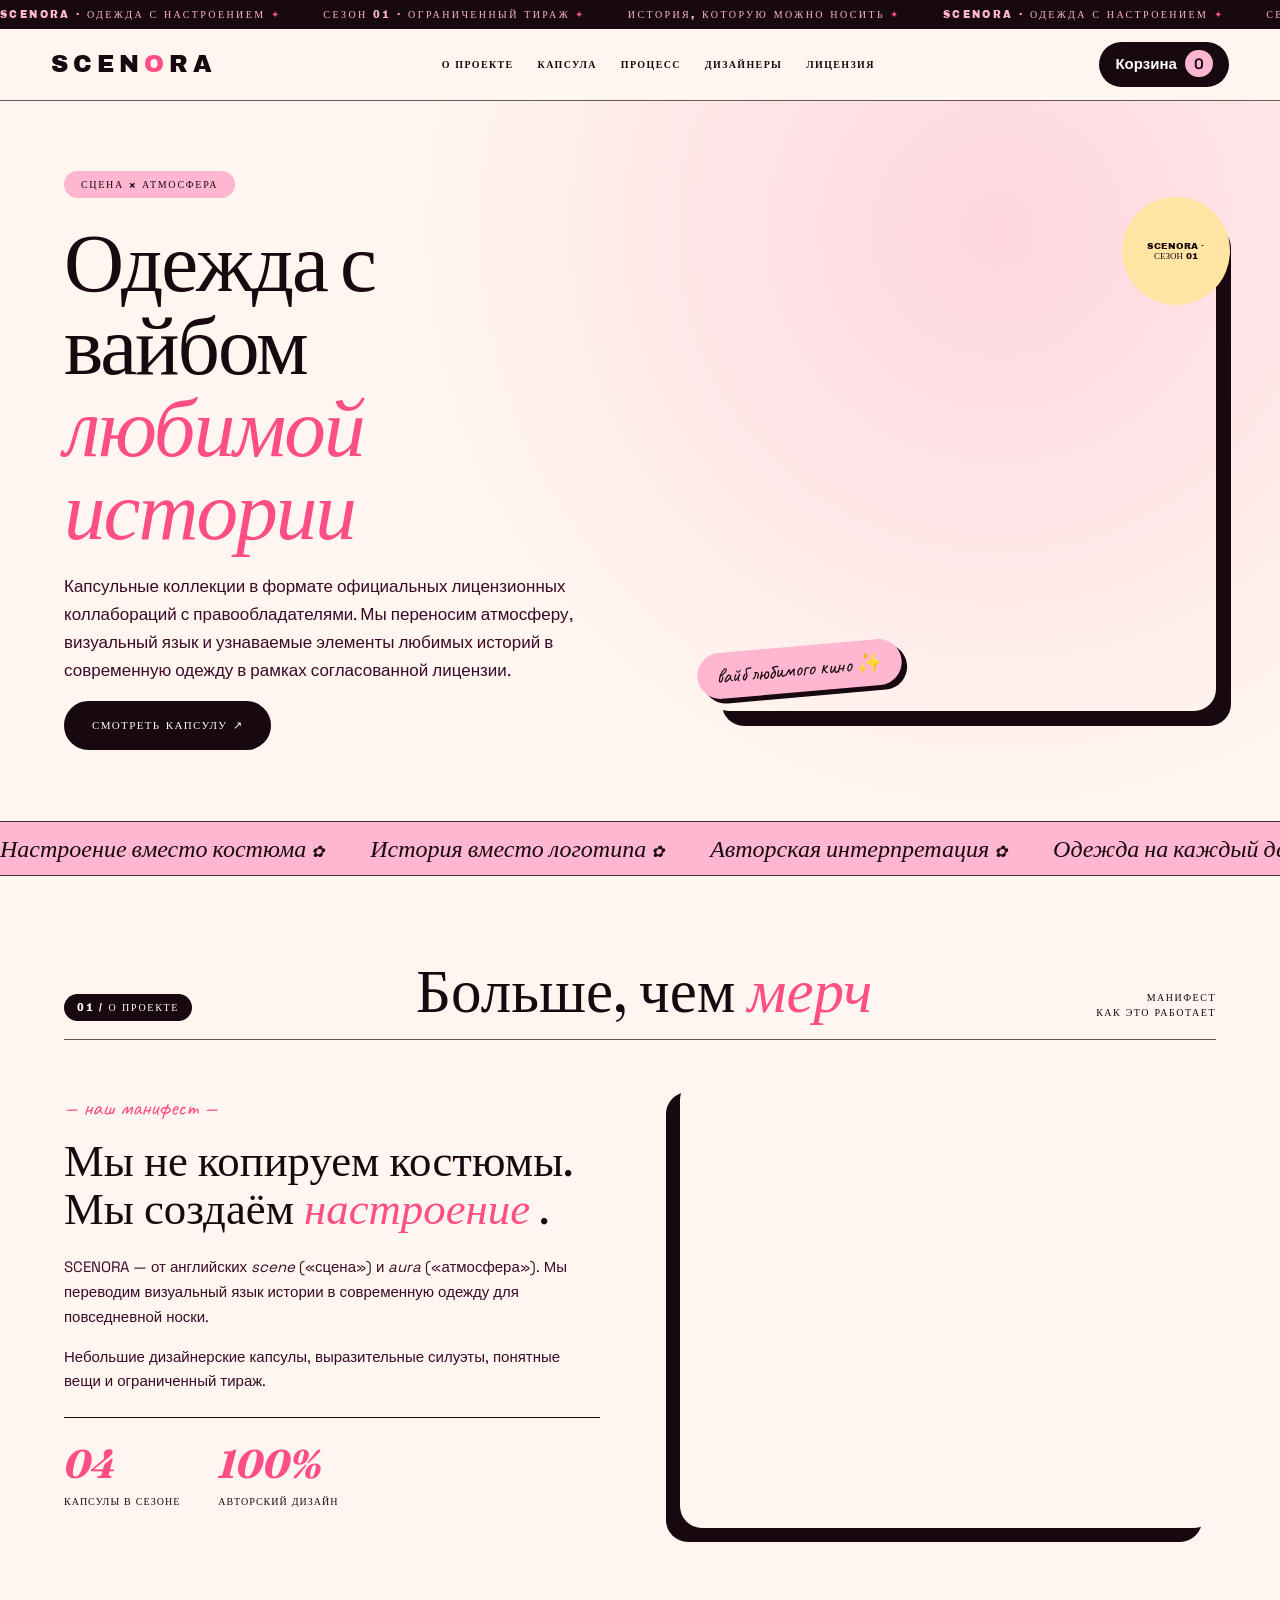
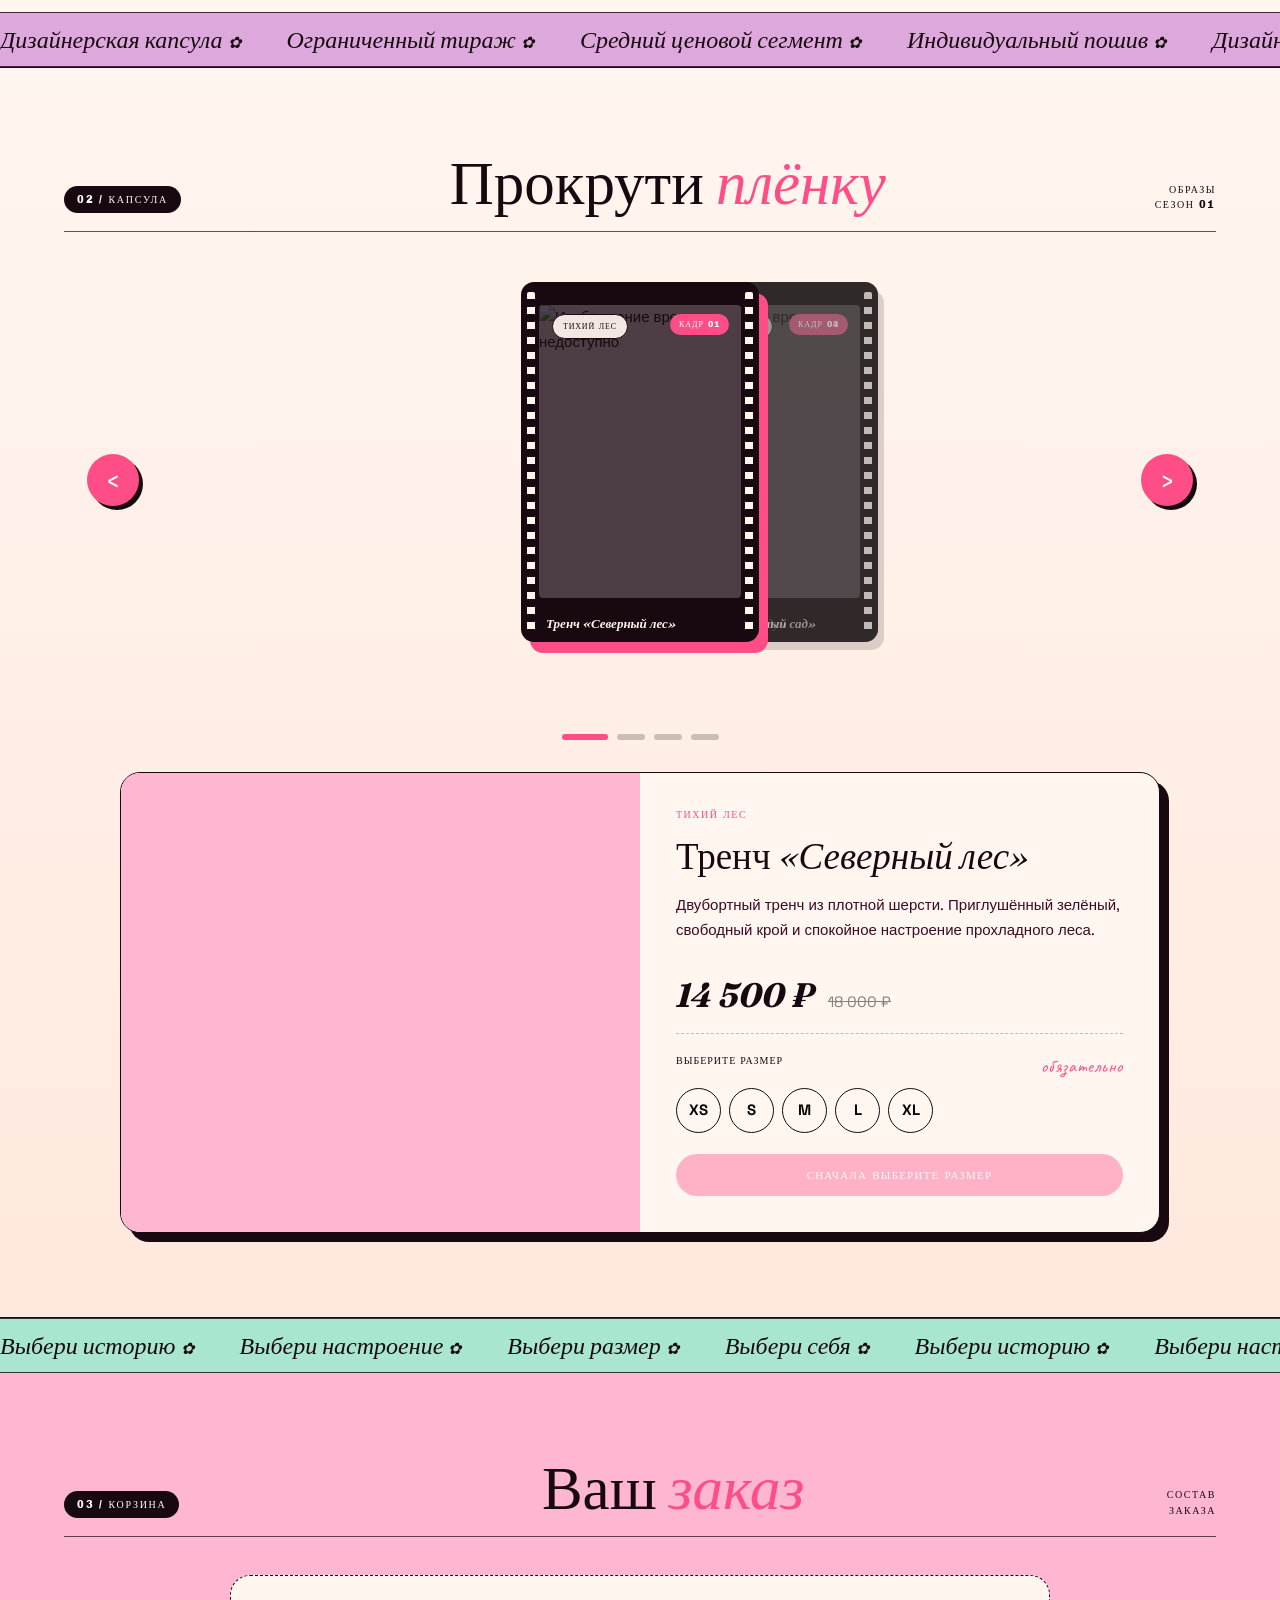
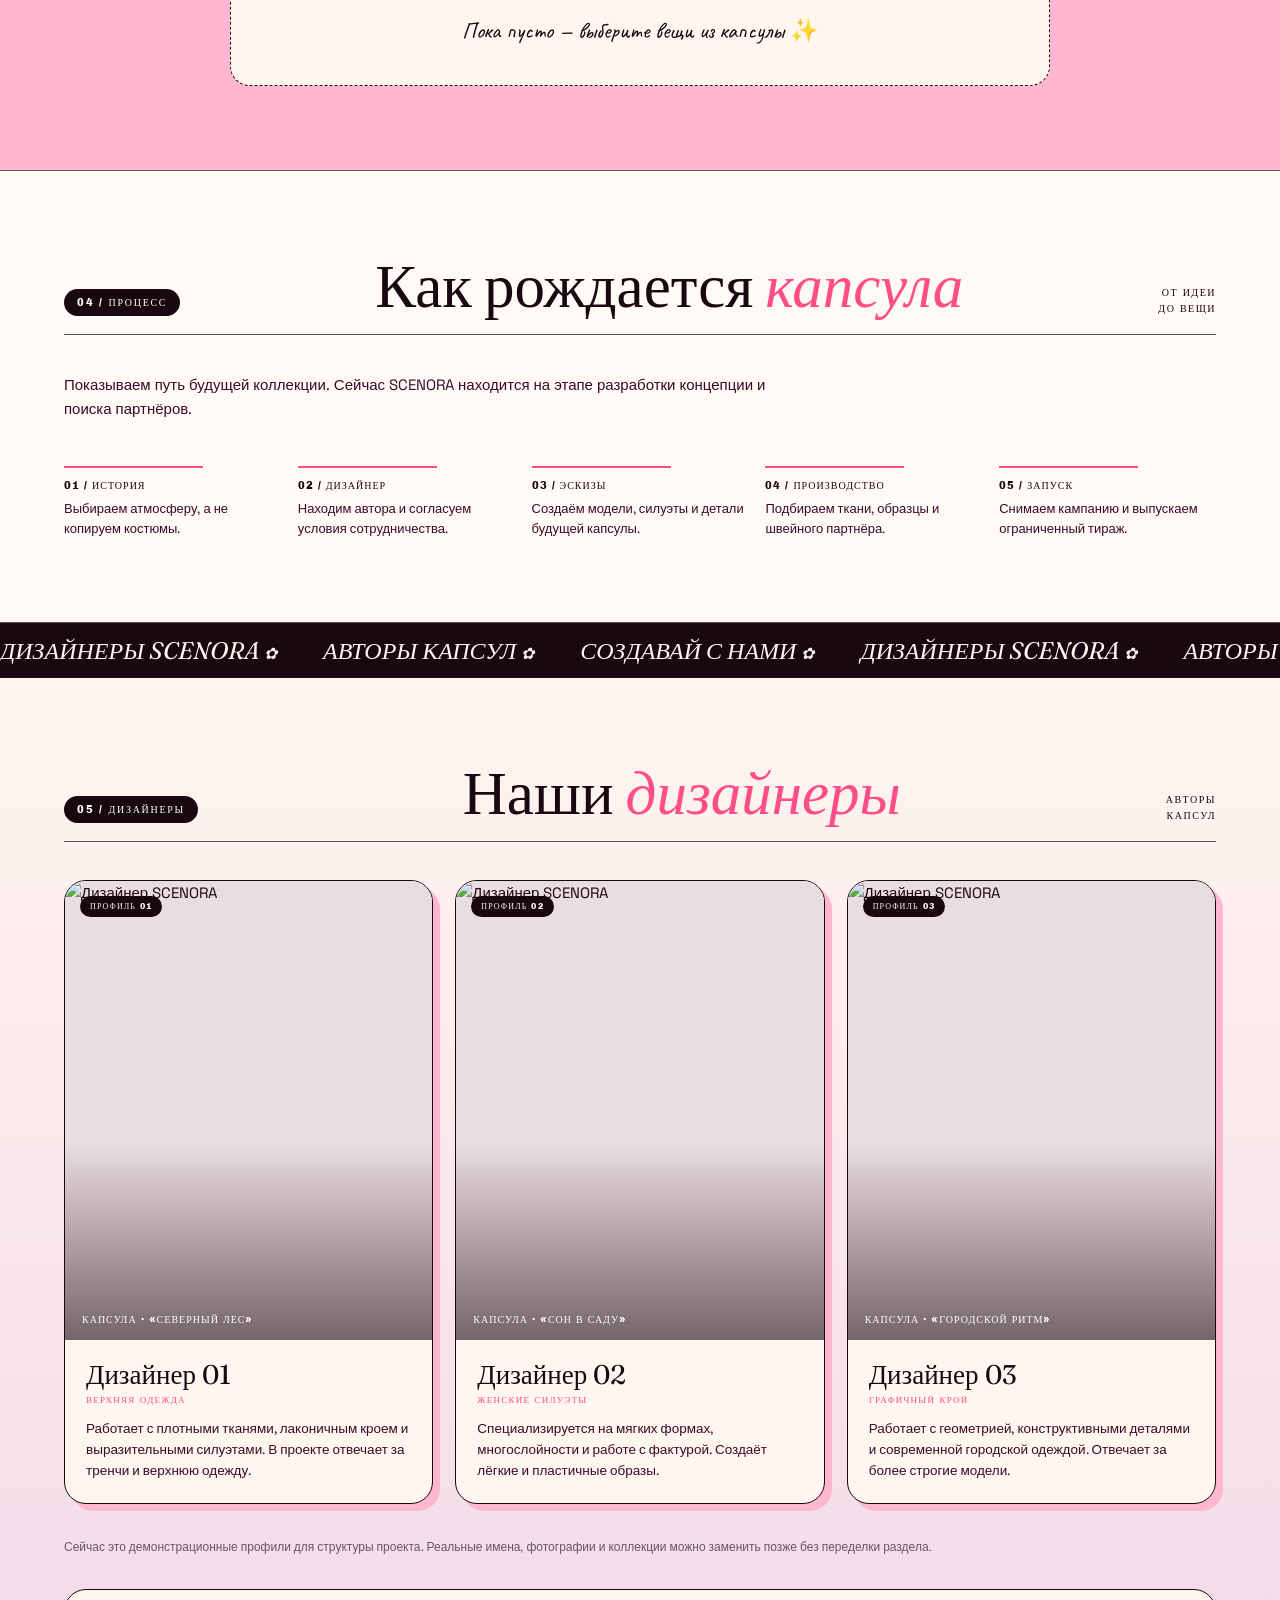
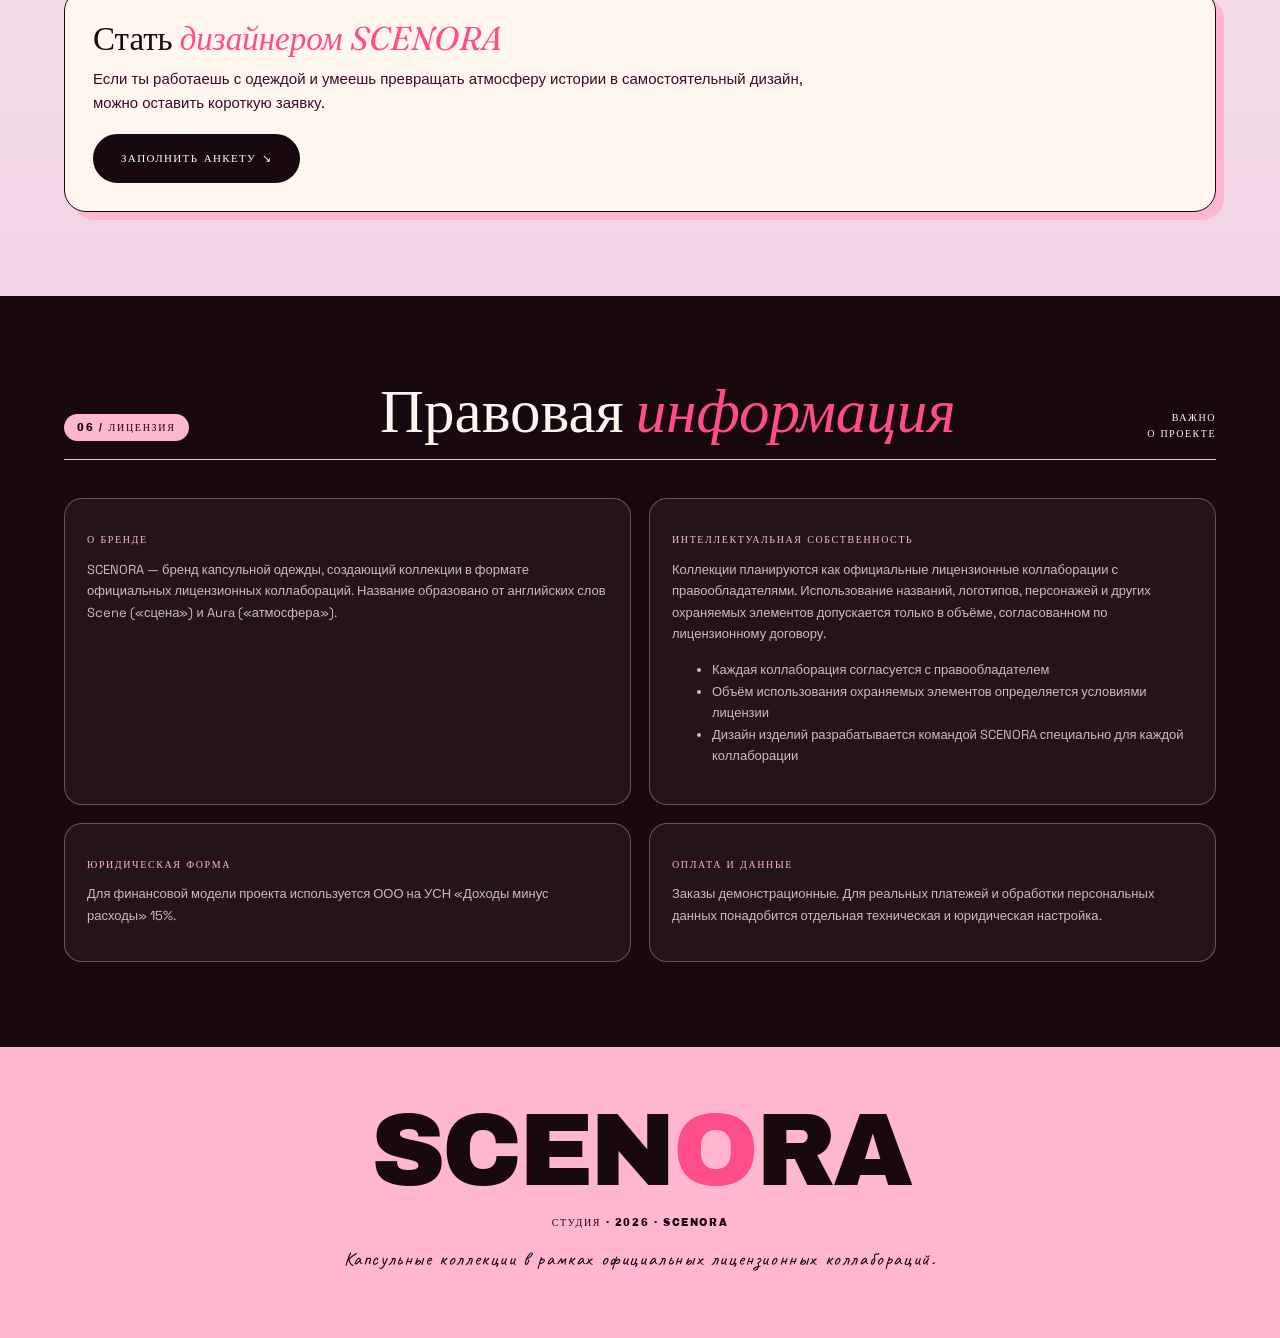
==== commit e51d7d41: "Update index.html" ====
--- a/index.html
+++ b/index.html
@@ -19,7 +19,7 @@
 --plum:#3b0a28;
 --lilac:#dda9dc;
 --butter:#ffe4a3;
---mint:#a8e6cf;
+--mint:#a8e6cf
 }
 
 *{
@@ -67,9 +67,9 @@
 }
 
 
-/* ========================= */
-/* СТАРТОВАЯ АНИМАЦИЯ */
-/* ========================= */
+/* ===================== */
+/* ЗАСТАВКА */
+/* ===================== */
 
 .intro-curtain{
 position:fixed;
@@ -139,9 +139,6 @@
 forwards
 }
 
-
-/* ЛОГО ВСЕГДА ГОРИЗОНТАЛЬНО */
-
 .intro-logo-wrap{
 position:absolute;
 inset:0;
@@ -158,7 +155,6 @@
 width:100%;
 
 text-align:center;
-
 white-space:nowrap;
 
 color:var(--ink);
@@ -229,9 +225,9 @@
 }
 
 
-/* ========================= */
+/* ===================== */
 /* ВЕРХНЯЯ СТРОКА */
-/* ========================= */
+/* ===================== */
 
 .ticker{
 overflow:hidden;
@@ -281,9 +277,9 @@
 }
 
 
-/* ========================= */
+/* ===================== */
 /* НАВИГАЦИЯ */
-/* ========================= */
+/* ===================== */
 
 .nav{
 position:sticky;
@@ -296,7 +292,9 @@
 backdrop-filter:blur(17px);
 
 border-bottom:
-1px solid #180810aa;
+1px
+solid
+#180810aa;
 
 display:grid;
 
@@ -389,9 +387,9 @@
 }
 
 
-/* ========================= */
+/* ===================== */
 /* HERO */
-/* ========================= */
+/* ===================== */
 
 .hero{
 min-height:80vh;
@@ -539,7 +537,6 @@
 background:var(--butter);
 
 display:grid;
-
 place-items:center;
 
 text-align:center;
@@ -593,9 +590,9 @@
 }
 
 
-/* ========================= */
-/* БЕГУЩИЕ ЛЕНТЫ */
-/* ========================= */
+/* ===================== */
+/* ЛЕНТЫ */
+/* ===================== */
 
 .marquee{
 padding:
@@ -645,9 +642,9 @@
 }
 
 
-/* ========================= */
-/* ЗАГОЛОВКИ РАЗДЕЛОВ */
-/* ========================= */
+/* ===================== */
+/* ОБЩИЕ ЗАГОЛОВКИ */
+/* ===================== */
 
 .sec-head{
 display:grid;
@@ -713,9 +710,9 @@
 }
 
 
-/* ========================= */
+/* ===================== */
 /* О ПРОЕКТЕ */
-/* ========================= */
+/* ===================== */
 
 .about-grid{
 display:grid;
@@ -816,9 +813,9 @@
 }
 
 
-/* ========================= */
-/* КАРУСЕЛЬ — ПЛЁНКА */
-/* ========================= */
+/* ===================== */
+/* КАРУСЕЛЬ-ПЛЁНКА */
+/* ===================== */
 
 .carousel-sec{
 background:
@@ -850,7 +847,8 @@
 
 width:100%;
 
-transform-style:preserve-3d
+transform-style:
+preserve-3d
 }
 
 .film-card{
@@ -897,9 +895,6 @@
 0
 #18081020
 }
-
-
-/* ПЕРФОРАЦИЯ */
 
 .film-frame:before,
 .film-frame:after{
@@ -1030,9 +1025,6 @@
 var(--hot)
 }
 
-
-/* СТРЕЛКИ ВСЕГДА ВИДНЫ */
-
 .carousel-controls{
 position:absolute;
 
@@ -1054,7 +1046,6 @@
 font-size:27px;
 
 display:grid;
-
 place-items:center;
 
 box-shadow:
@@ -1105,9 +1096,9 @@
 }
 
 
-/* ========================= */
+/* ===================== */
 /* ТОВАР */
-/* ========================= */
+/* ===================== */
 
 .detail-panel{
 max-width:1040px;
@@ -1302,9 +1293,9 @@
 }
 
 
-/* ========================= */
+/* ===================== */
 /* КОРЗИНА */
-/* ========================= */
+/* ===================== */
 
 .cart-sec{
 background:var(--pink)
@@ -1535,9 +1526,9 @@
 }
 
 
-/* ========================= */
+/* ===================== */
 /* ПРОЦЕСС */
-/* ========================= */
+/* ===================== */
 
 .process-sec{
 background:var(--cream2);
@@ -1647,9 +1638,9 @@
 }
 
 
-/* ========================= */
+/* ===================== */
 /* ДИЗАЙНЕРЫ */
-/* ========================= */
+/* ===================== */
 
 .designers-sec{
 background:
@@ -1819,11 +1810,6 @@
 31px
 }
 
-
-/* ========================= */
-/* СТАТЬ ДИЗАЙНЕРОМ */
-/* ========================= */
-
 .open-call{
 border:
 1px
@@ -1866,9 +1852,6 @@
 18px
 }
 
-
-/* АНКЕТА СКРЫТА ДО НАЖАТИЯ */
-
 .designer-form{
 display:none;
 
@@ -1904,8 +1887,7 @@
 }
 
 .designer-form .full{
-grid-column:
-1/-1
+grid-column:1/-1
 }
 
 .designer-success{
@@ -1926,9 +1908,9 @@
 }
 
 
-/* ========================= */
-/* ЛИЦЕНЗИЯ */
-/* ========================= */
+/* ===================== */
+/* ЛИЦЕНЗИЯ И ФУТЕР */
+/* ===================== */
 
 .license-sec{
 background:var(--ink);
@@ -1985,11 +1967,6 @@
 font-size:13px
 }
 
-
-/* ========================= */
-/* FOOTER */
-/* ========================= */
-
 footer{
 text-align:center;
 
@@ -2028,9 +2005,9 @@
 }
 
 
-/* ========================= */
+/* ===================== */
 /* ПЛАНШЕТ */
-/* ========================= */
+/* ===================== */
 
 @media(max-width:950px){
 
@@ -2052,6 +2029,7 @@
 
 .cart-pill{
 grid-area:cart;
+
 justify-self:end
 }
 
@@ -2125,9 +2103,9 @@
 }
 
 
-/* ========================= */
+/* ===================== */
 /* ТЕЛЕФОН */
-/* ========================= */
+/* ===================== */
 
 @media(max-width:580px){
 
@@ -2221,9 +2199,6 @@
 gap:36px
 }
 
-
-/* ПЛЁНКА */
-
 .carousel-wrap{
 height:410px
 }
@@ -2334,15 +2309,14 @@
 }
 
 </style>
-
 </head>
 
 <body class="intro-lock">
 
 
-<!-- ============================= -->
+<!-- ===================== -->
 <!-- ЗАСТАВКА -->
-<!-- ============================= -->
+<!-- ===================== -->
 
 <div
 class="intro-curtain"
@@ -2357,7 +2331,6 @@
 class="curtain-panel curtain-right"
 ></div>
 
-
 <div class="intro-logo-wrap">
 
 <div class="intro-logo">
@@ -2371,9 +2344,9 @@
 </div>
 
 
-<!-- ============================= -->
-<!-- БЕГУЩАЯ СТРОКА -->
-<!-- ============================= -->
+<!-- ===================== -->
+<!-- ВЕРХНЯЯ СТРОКА -->
+<!-- ===================== -->
 
 <div class="ticker">
 
@@ -2408,12 +2381,11 @@
 </div>
 
 
-<!-- ============================= -->
+<!-- ===================== -->
 <!-- НАВИГАЦИЯ -->
-<!-- ============================= -->
+<!-- ===================== -->
 
 <nav class="nav">
-
 
 <a
 class="brand"
@@ -2434,7 +2406,6 @@
 О проекте
 </a>
 
-
 <a
 class="nlink"
 href="#capsule"
@@ -2442,7 +2413,6 @@
 Капсула
 </a>
 
-
 <a
 class="nlink"
 href="#process"
@@ -2450,7 +2420,6 @@
 Процесс
 </a>
 
-
 <a
 class="nlink"
 href="#designers"
@@ -2458,7 +2427,6 @@
 Дизайнеры
 </a>
 
-
 <a
 class="nlink"
 href="#license"
@@ -2485,17 +2453,17 @@
 </nav>
 
 
-<!-- ============================= -->
+<!-- ===================== -->
 <!-- HERO -->
-<!-- ============================= -->
+<!-- ===================== -->
 
 <section
 class="hero"
 id="top"
 >
 
-
 <div>
+
 
 <span class="hero-tag">
 
@@ -2517,14 +2485,17 @@
 
 <p>
 
-Капсульные коллекции,
-вдохновлённые атмосферой
-кино и сериалов.
-
-Настроение,
-цвет и силуэт
-без копирования костюмов,
-логотипов и названий.
+Капсульные коллекции
+в формате официальных
+лицензионных коллабораций
+с правообладателями.
+
+Мы переносим атмосферу,
+визуальный язык
+и узнаваемые элементы
+любимых историй
+в современную одежду
+в рамках согласованной лицензии.
 
 </p>
 
@@ -2538,6 +2509,7 @@
 
 </a>
 
+
 </div>
 
 
@@ -2563,9 +2535,9 @@
 </section>
 
 
-<!-- ============================= -->
+<!-- ===================== -->
 <!-- ЛЕНТА -->
-<!-- ============================= -->
+<!-- ===================== -->
 
 <div class="marquee pink">
 
@@ -2600,9 +2572,9 @@
 </div>
 
 
-<!-- ============================= -->
+<!-- ===================== -->
 <!-- О ПРОЕКТЕ -->
-<!-- ============================= -->
+<!-- ===================== -->
 
 <section
 class="sec"
@@ -2648,7 +2620,6 @@
 
 <div class="about-text">
 
-
 <div class="label">
 
 — наш манифест —
@@ -2708,6 +2679,7 @@
 
 <div class="about-stats">
 
+
 <div class="stat">
 
 <b>
@@ -2715,7 +2687,9 @@
 </b>
 
 <span>
+
 КАПСУЛЫ В СЕЗОНЕ
+
 </span>
 
 </div>
@@ -2728,10 +2702,13 @@
 </b>
 
 <span>
+
 АВТОРСКИЙ ДИЗАЙН
-</span>
-
-</div>
+
+</span>
+
+</div>
+
 
 </div>
 
@@ -2753,9 +2730,9 @@
 </section>
 
 
-<!-- ============================= -->
+<!-- ===================== -->
 <!-- ЛЕНТА -->
-<!-- ============================= -->
+<!-- ===================== -->
 
 <div class="marquee lilac">
 
@@ -2790,9 +2767,9 @@
 </div>
 
 
-<!-- ============================= -->
+<!-- ===================== -->
 <!-- КАПСУЛА -->
-<!-- ============================= -->
+<!-- ===================== -->
 
 <section
 class="sec carousel-sec"
@@ -2804,7 +2781,6 @@
 
 <div class="sec-head">
 
-
 <span class="sec-num">
 
 02 / КАПСУЛА
@@ -2830,7 +2806,6 @@
 СЕЗОН 01
 
 </span>
-
 
 </div>
 
@@ -2889,9 +2864,9 @@
 </section>
 
 
-<!-- ============================= -->
+<!-- ===================== -->
 <!-- ЛЕНТА -->
-<!-- ============================= -->
+<!-- ===================== -->
 
 <div class="marquee mint">
 
@@ -2926,9 +2901,9 @@
 </div>
 
 
-<!-- ============================= -->
+<!-- ===================== -->
 <!-- КОРЗИНА -->
-<!-- ============================= -->
+<!-- ===================== -->
 
 <section
 class="sec cart-sec"
@@ -2940,7 +2915,6 @@
 
 <div class="sec-head">
 
-
 <span class="sec-num">
 
 03 / КОРЗИНА
@@ -2966,7 +2940,6 @@
 ЗАКАЗА
 
 </span>
-
 
 </div>
 
@@ -3088,7 +3061,7 @@
 "
 >
 
-Учебный проект ·
+Тестовая версия сайта ·
 данные не отправляются ·
 оплата не производится
 
@@ -3114,8 +3087,10 @@
 
 <p>
 
-Это учебный проект,
-реальная оплата не производилась.
+Это тестовая версия
+оформления заказа,
+реальная оплата
+не производилась.
 
 </p>
 
@@ -3137,9 +3112,9 @@
 </section>
 
 
-<!-- ============================= -->
+<!-- ===================== -->
 <!-- ПРОЦЕСС -->
-<!-- ============================= -->
+<!-- ===================== -->
 
 <section
 class="sec process-sec"
@@ -3151,7 +3126,6 @@
 
 <div class="sec-head">
 
-
 <span class="sec-num">
 
 04 / ПРОЦЕСС
@@ -3178,7 +3152,6 @@
 
 </span>
 
-
 </div>
 
 
@@ -3296,9 +3269,9 @@
 </section>
 
 
-<!-- ============================= -->
+<!-- ===================== -->
 <!-- ЛЕНТА ДИЗАЙНЕРОВ -->
-<!-- ============================= -->
+<!-- ===================== -->
 
 <div class="marquee ink">
 
@@ -3329,9 +3302,9 @@
 </div>
 
 
-<!-- ============================= -->
+<!-- ===================== -->
 <!-- ДИЗАЙНЕРЫ -->
-<!-- ============================= -->
+<!-- ===================== -->
 
 <section
 class="sec designers-sec"
@@ -3343,7 +3316,6 @@
 
 <div class="sec-head">
 
-
 <span class="sec-num">
 
 05 / ДИЗАЙНЕРЫ
@@ -3370,16 +3342,14 @@
 
 </span>
 
-
 </div>
 
 
 <div class="designer-profiles">
 
 
-<!-- ДИЗАЙНЕР 1 -->
-
 <article class="designer-card">
+
 
 <div class="designer-photo">
 
@@ -3395,7 +3365,6 @@
 
 </span>
 
-
 <span class="designer-collection">
 
 КАПСУЛА · «СЕВЕРНЫЙ ЛЕС»
@@ -3428,19 +3397,18 @@
 и выразительными силуэтами.
 
 В проекте отвечает
-за тренчи
-и верхнюю одежду.
+за тренчи и верхнюю одежду.
 
 </p>
 
+
 </div>
 
 </article>
 
 
-<!-- ДИЗАЙНЕР 2 -->
-
 <article class="designer-card">
+
 
 <div class="designer-photo">
 
@@ -3450,6 +3418,7 @@
 loading="lazy"
 >
 
+
 <span class="designer-badge">
 
 ПРОФИЛЬ 02
@@ -3462,6 +3431,7 @@
 КАПСУЛА · «СОН В САДУ»
 
 </span>
+
 
 </div>
 
@@ -3494,14 +3464,14 @@
 
 </p>
 
+
 </div>
 
 </article>
 
 
-<!-- ДИЗАЙНЕР 3 -->
-
 <article class="designer-card">
+
 
 <div class="designer-photo">
 
@@ -3511,6 +3481,7 @@
 loading="lazy"
 >
 
+
 <span class="designer-badge">
 
 ПРОФИЛЬ 03
@@ -3523,6 +3494,7 @@
 КАПСУЛА · «ГОРОДСКОЙ РИТМ»
 
 </span>
+
 
 </div>
 
@@ -3553,6 +3525,7 @@
 за более строгие модели.
 
 </p>
+
 
 </div>
 
@@ -3576,10 +3549,6 @@
 </p>
 
 
-<!-- ============================= -->
-<!-- СТАТЬ ДИЗАЙНЕРОМ -->
-<!-- ============================= -->
-
 <div class="open-call">
 
 
@@ -3597,9 +3566,11 @@
 <p>
 
 Если ты работаешь с одеждой
-и умеешь превращать атмосферу истории
+и умеешь превращать
+атмосферу истории
 в самостоятельный дизайн,
-можно оставить короткую заявку.
+можно оставить
+короткую заявку.
 
 </p>
 
@@ -3616,8 +3587,6 @@
 </button>
 
 
-<!-- СКРЫТАЯ АНКЕТА -->
-
 <form
 class="designer-form"
 id="designerForm"
@@ -3735,17 +3704,17 @@
 
 </form>
 
-</div>
-
+
+</div>
 
 </div>
 
 </section>
 
 
-<!-- ============================= -->
+<!-- ===================== -->
 <!-- ЛИЦЕНЗИЯ -->
-<!-- ============================= -->
+<!-- ===================== -->
 
 <section
 class="sec license-sec"
@@ -3802,7 +3771,11 @@
 
 <p>
 
-SCENORA — учебный проект.
+SCENORA —
+бренд капсульной одежды,
+создающий коллекции
+в формате официальных
+лицензионных коллабораций.
 
 Название образовано
 от английских слов
@@ -3825,11 +3798,18 @@
 
 <p>
 
-Планируется разработка
-самостоятельного дизайна одежды
-без копирования костюмов,
-логотипов
-и охраняемых элементов.
+Коллекции планируются
+как официальные
+лицензионные коллаборации
+с правообладателями.
+
+Использование названий,
+логотипов,
+персонажей
+и других охраняемых элементов
+допускается только в объёме,
+согласованном
+по лицензионному договору.
 
 </p>
 
@@ -3838,22 +3818,30 @@
 
 <li>
 
-Сторонние произведения
-принадлежат правообладателям
+Каждая коллаборация
+согласуется
+с правообладателем
 
 </li>
 
+
 <li>
 
-Референсы используются
-в учебных целях
+Объём использования
+охраняемых элементов
+определяется
+условиями лицензии
 
 </li>
 
+
 <li>
 
-Будущие изделия
-предполагают авторскую переработку
+Дизайн изделий
+разрабатывается
+командой SCENORA
+специально
+для каждой коллаборации
 
 </li>
 
@@ -3873,12 +3861,10 @@
 
 <p>
 
-ООО,
-УСН «Доходы» 6%
-
-рассматривается
-как учебная модель,
-а не зарегистрированная компания.
+Для финансовой модели проекта
+используется ООО
+на УСН
+«Доходы минус расходы» 15%.
 
 </p>
 
@@ -3900,7 +3886,8 @@
 
 Для реальных платежей
 и обработки персональных данных
-понадобится отдельная техническая
+понадобится отдельная
+техническая
 и юридическая настройка.
 
 </p>
@@ -3915,9 +3902,9 @@
 </section>
 
 
-<!-- ============================= -->
+<!-- ===================== -->
 <!-- FOOTER -->
-<!-- ============================= -->
+<!-- ===================== -->
 
 <footer>
 
@@ -3931,17 +3918,16 @@
 
 <p>
 
-СТУДИЯ · 2026 · УЧЕБНЫЙ ПРОЕКТ
+СТУДИЯ · 2026 · SCENORA
 
 </p>
 
 
 <p class="legal">
 
-Авторские вещи
-по мотивам атмосферы,
-без копирования костюмов
-и логотипов.
+Капсульные коллекции
+в рамках официальных
+лицензионных коллабораций.
 
 </p>
 
@@ -3952,9 +3938,9 @@
 <script>
 
 
-/* ============================= */
+/* ===================== */
 /* ТОВАРЫ */
-/* ============================= */
+/* ===================== */
 
 const products=[
 
@@ -4068,9 +4054,9 @@
 ];
 
 
-/* ============================= */
+/* ===================== */
 /* СОСТОЯНИЕ */
-/* ============================= */
+/* ===================== */
 
 let cart=[];
 
@@ -4105,19 +4091,9 @@
 products.length;
 
 
-/* ============================= */
+/* ===================== */
 /* КАРУСЕЛЬ */
-/* ============================= */
-
-/*
-Теперь вместо хрупкого полного круга:
-центральная карточка +
-левая и правая соседние.
-
-При переключении они реально
-поворачиваются по Y,
-поэтому эффект 3D остаётся.
-*/
+/* ===================== */
 
 function signedOffset(i){
 
@@ -4257,8 +4233,6 @@
 stage.appendChild(el);
 
 
-/* ТОЧКА */
-
 const d=
 document.createElement('button');
 
@@ -4289,7 +4263,9 @@
 }
 
 
-/* ПОЗИЦИИ */
+/* ===================== */
+/* ПОЗИЦИИ КАРУСЕЛИ */
+/* ===================== */
 
 function updateCarousel(){
 
@@ -4417,7 +4393,7 @@
 }
 
 
-/* СКРЫТАЯ КАРТОЧКА */
+/* СКРЫТАЯ */
 
 else{
 
@@ -4469,7 +4445,9 @@
 }
 
 
+/* ===================== */
 /* СТРЕЛКИ */
+/* ===================== */
 
 function rotateCarousel(
 direction
@@ -4491,7 +4469,9 @@
 }
 
 
+/* ===================== */
 /* НАЖАТИЕ НА КАДР */
+/* ===================== */
 
 function goToSlide(index){
 
@@ -4504,9 +4484,9 @@
 }
 
 
-/* ============================= */
+/* ===================== */
 /* КАРТОЧКА ТОВАРА */
-/* ============================= */
+/* ===================== */
 
 function renderDetail(p){
 
@@ -4690,9 +4670,9 @@
 }
 
 
-/* ============================= */
+/* ===================== */
 /* РАЗМЕР */
-/* ============================= */
+/* ===================== */
 
 function pickSize(
 id,
@@ -4714,9 +4694,9 @@
 }
 
 
-/* ============================= */
+/* ===================== */
 /* КОРЗИНА */
-/* ============================= */
+/* ===================== */
 
 function addToCart(id){
 
@@ -4968,9 +4948,9 @@
 }
 
 
-/* ============================= */
+/* ===================== */
 /* ОФОРМЛЕНИЕ */
-/* ============================= */
+/* ===================== */
 
 function showCheckout(){
 
@@ -5070,9 +5050,9 @@
 }
 
 
-/* ============================= */
+/* ===================== */
 /* АНКЕТА ДИЗАЙНЕРА */
-/* ============================= */
+/* ===================== */
 
 function toggleDesignerForm(){
 
@@ -5122,8 +5102,6 @@
 
 }
 
-
-/* ДЕМО ОТПРАВКА */
 
 function submitDesignerForm(e){
 
@@ -5144,9 +5122,9 @@
 }
 
 
-/* ============================= */
+/* ===================== */
 /* ЗАПУСК */
-/* ============================= */
+/* ===================== */
 
 function start(){
 
@@ -5162,8 +5140,6 @@
 updateCarousel
 );
 
-
-/* УБИРАЕМ ЗАНАВЕС */
 
 setTimeout(
 ()=>{
